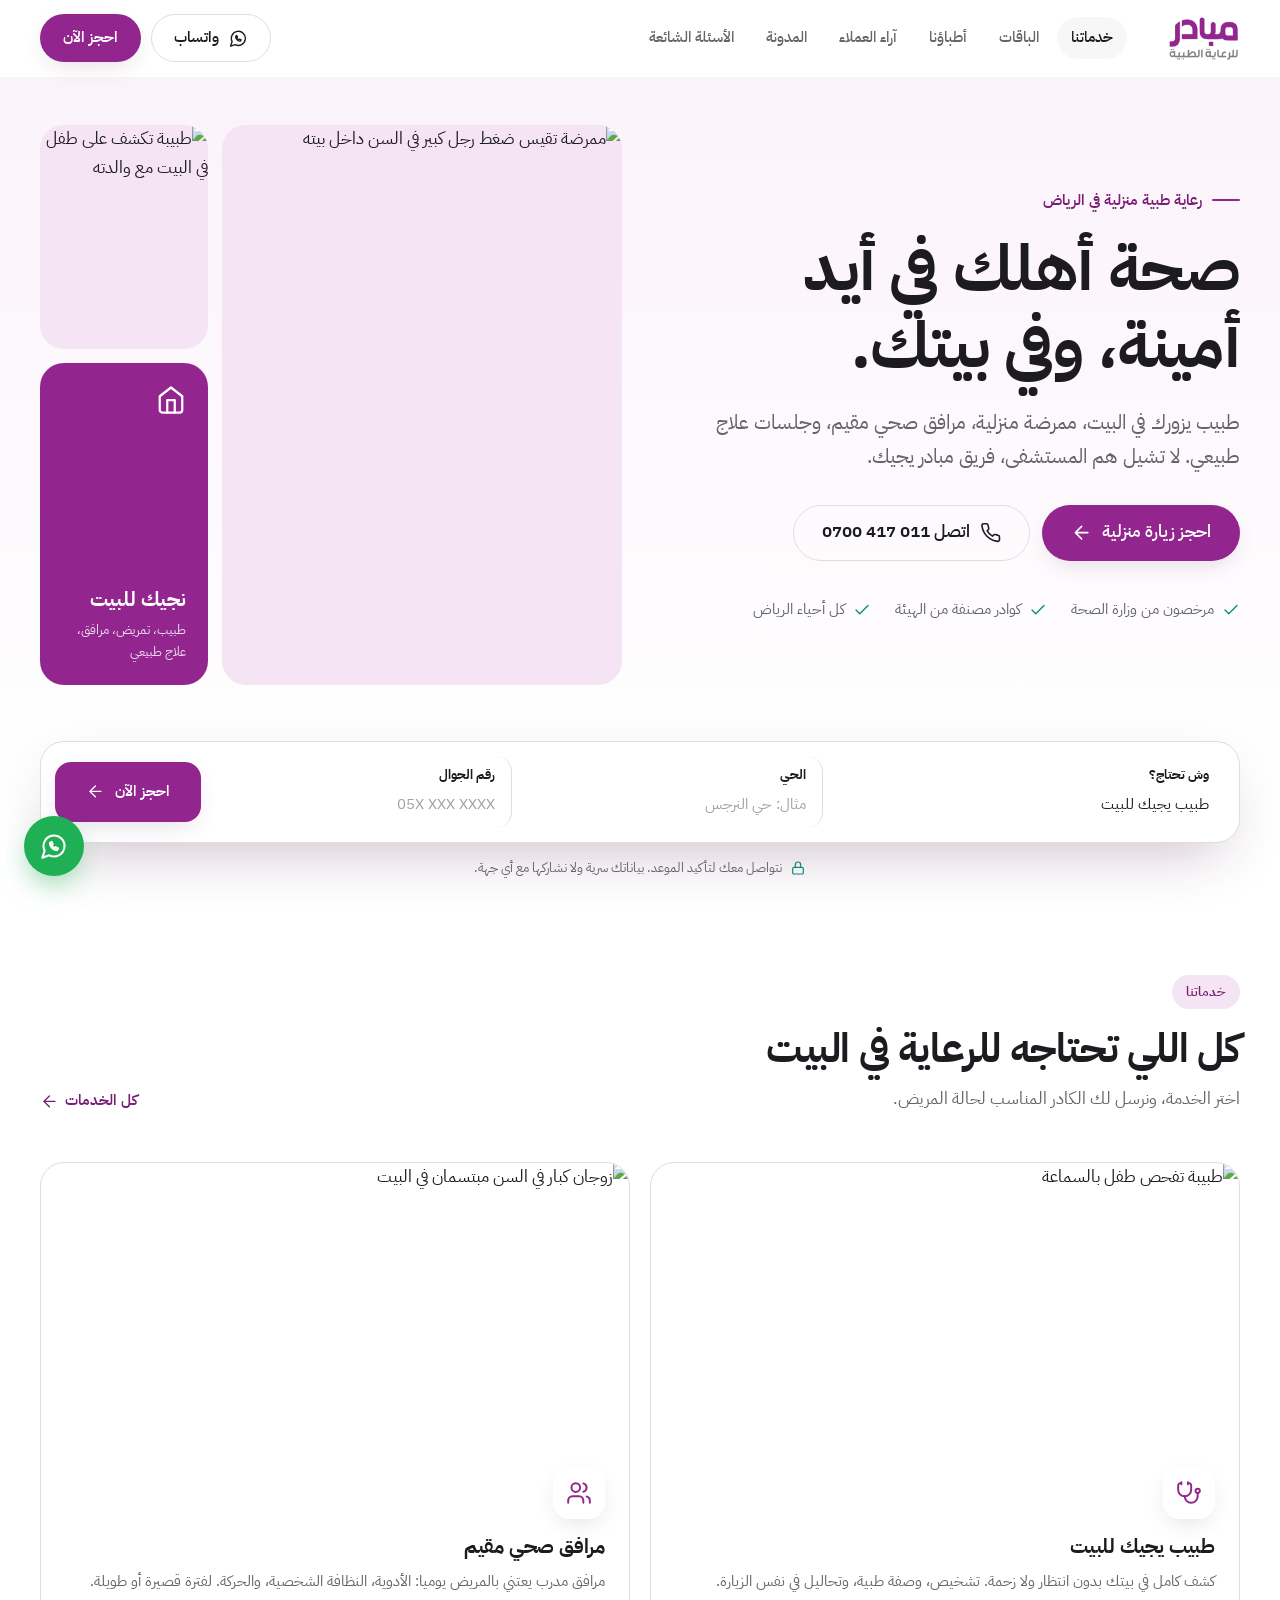
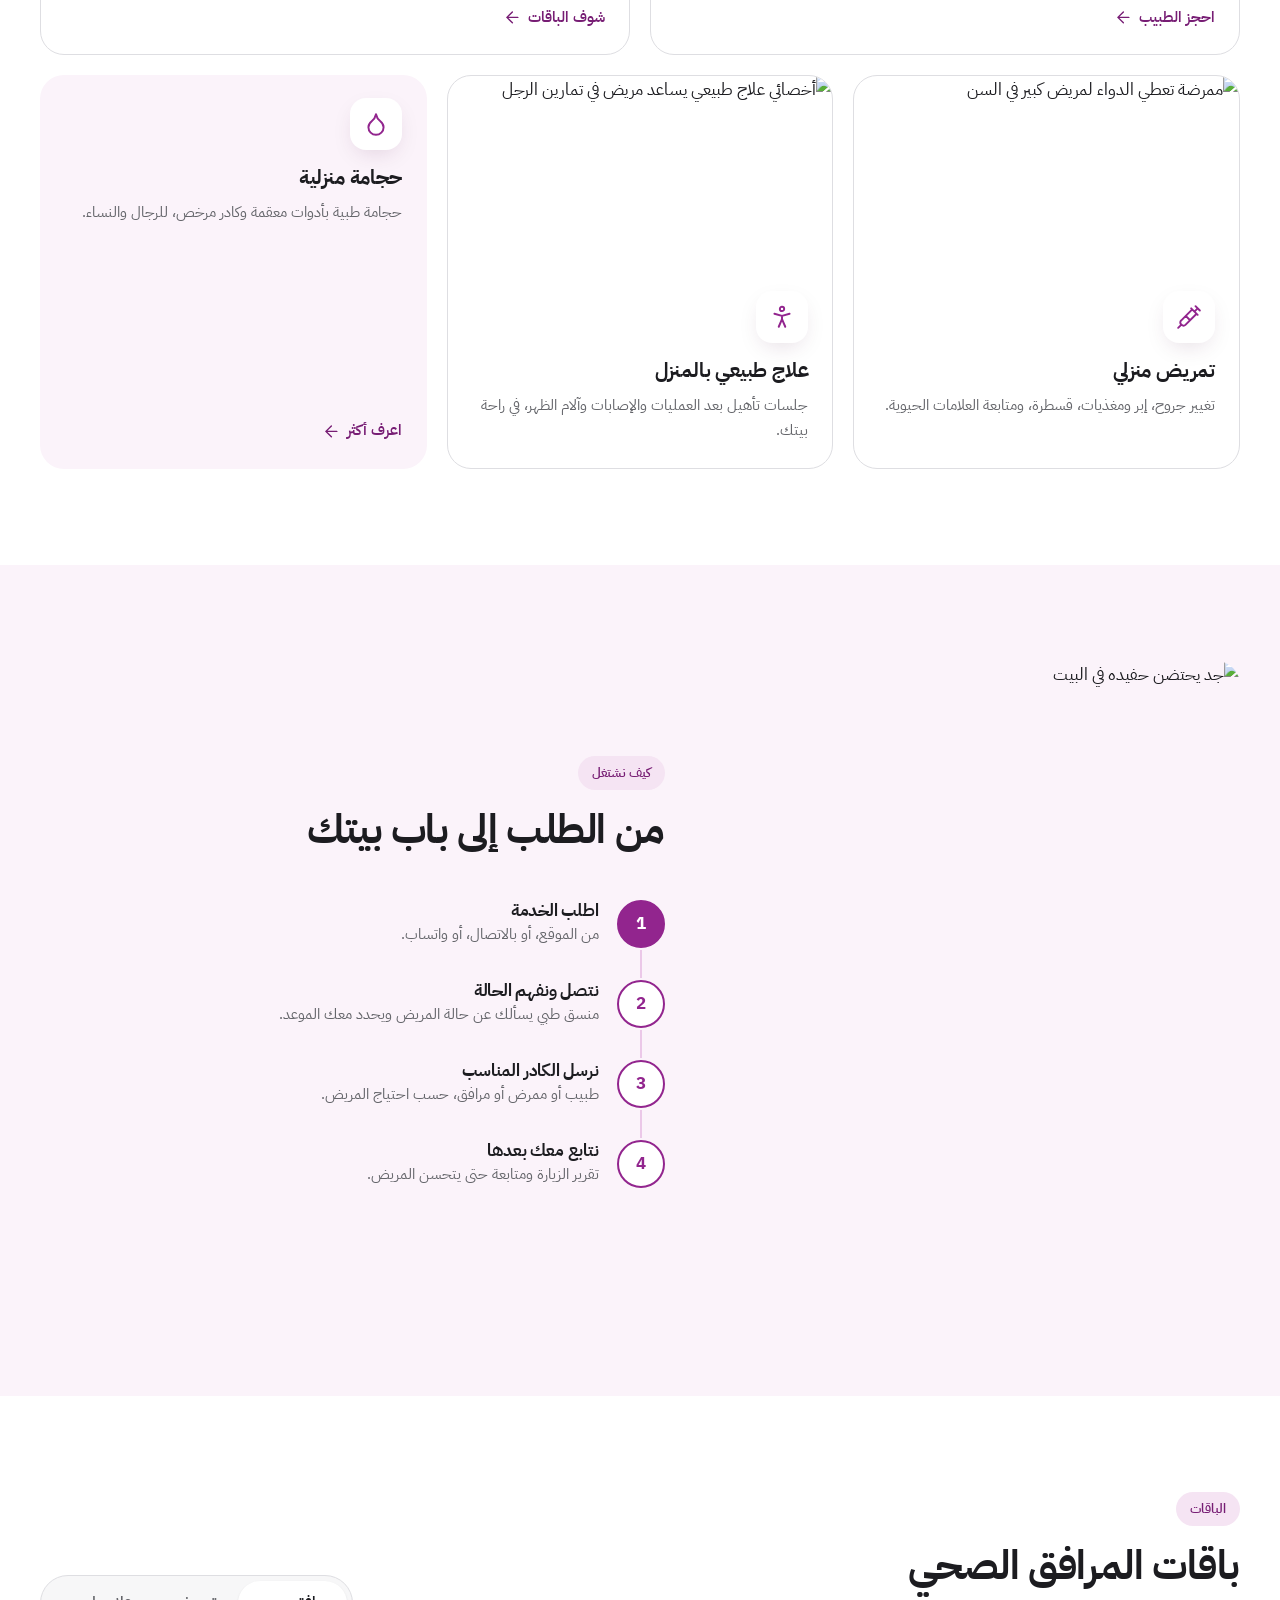
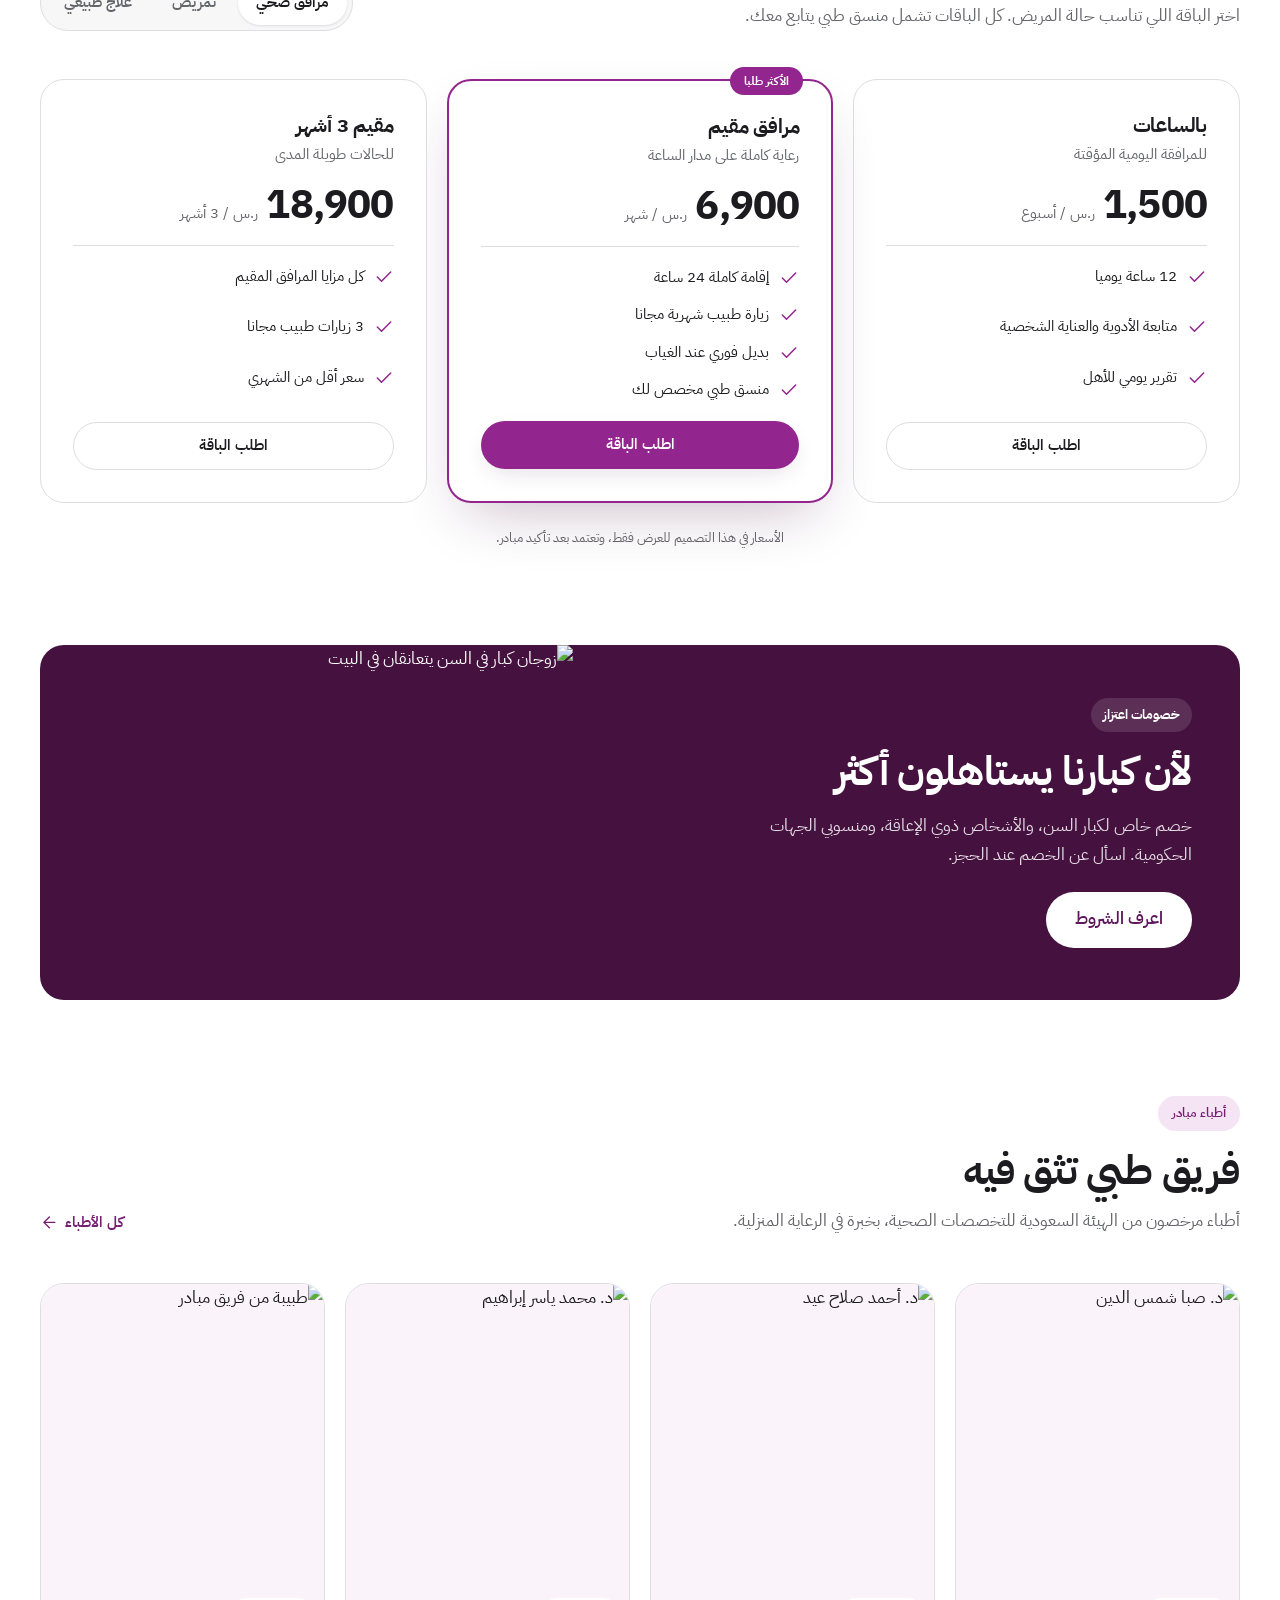
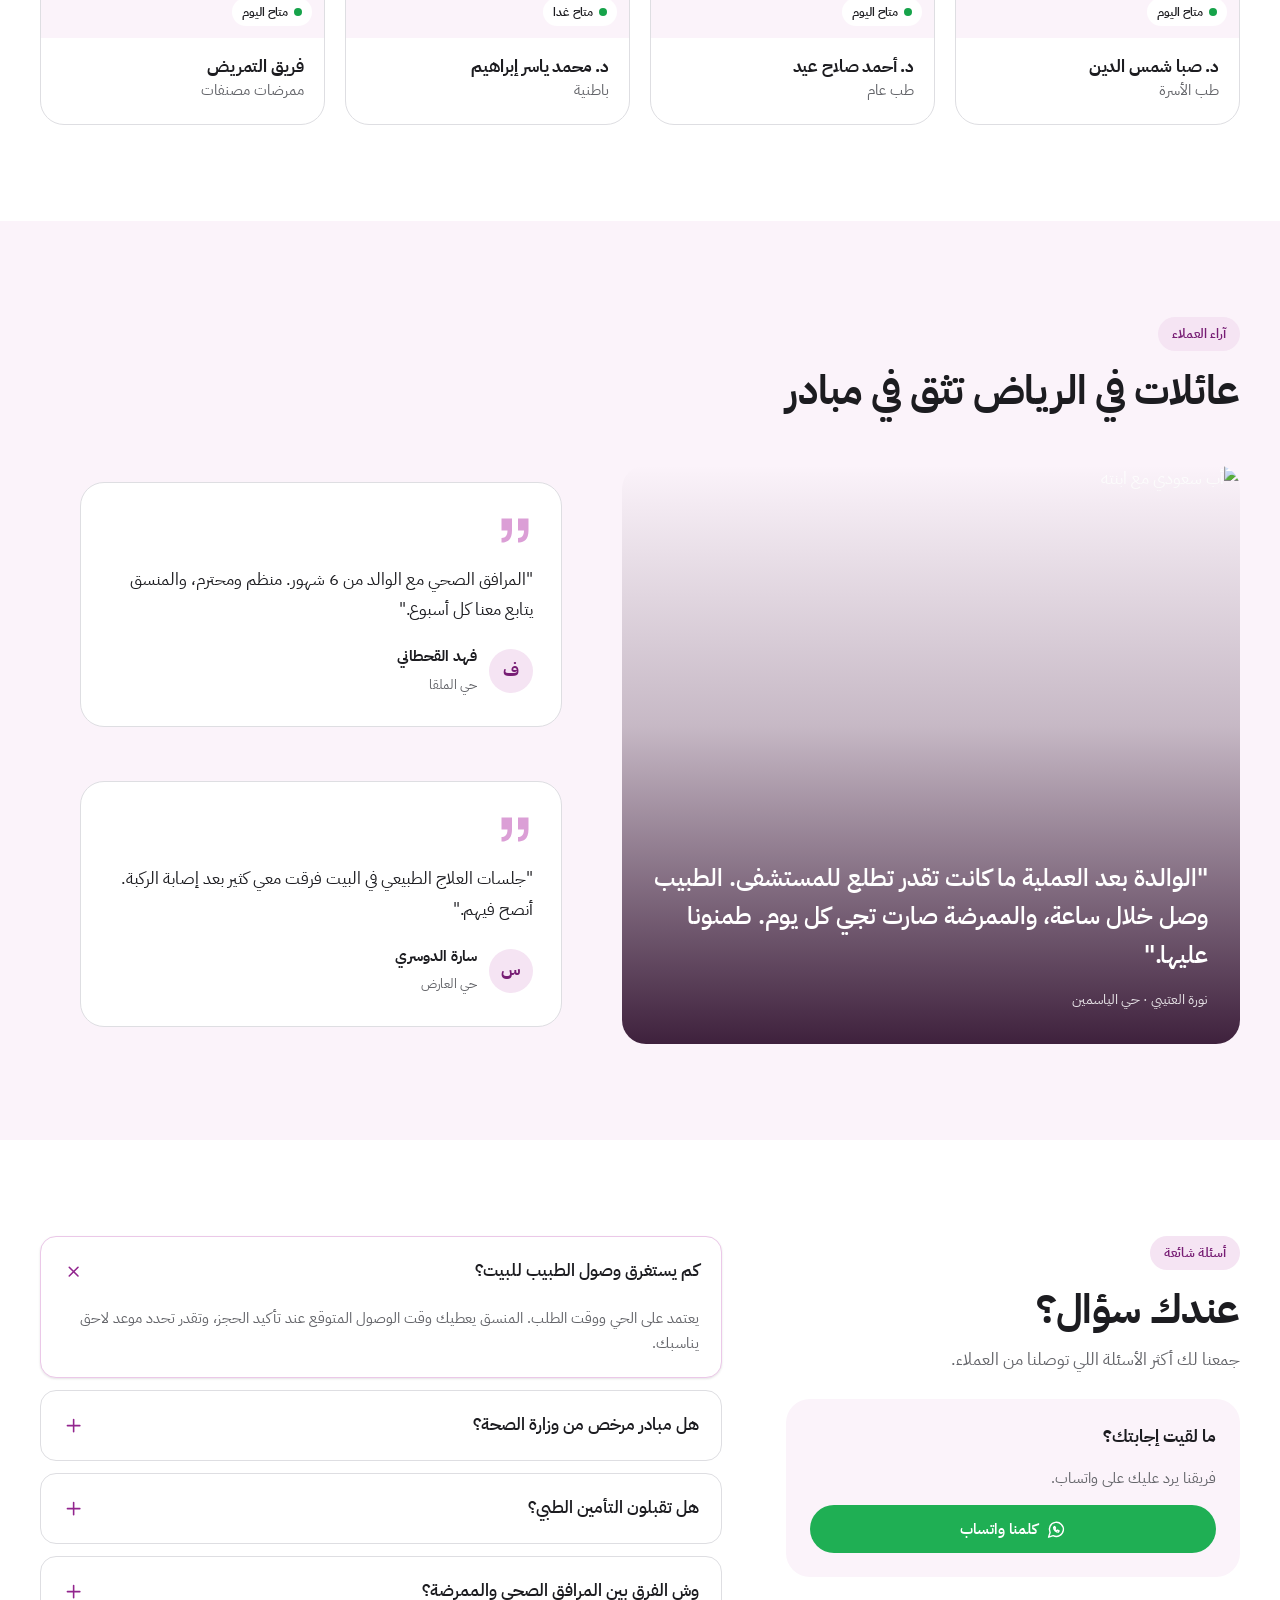
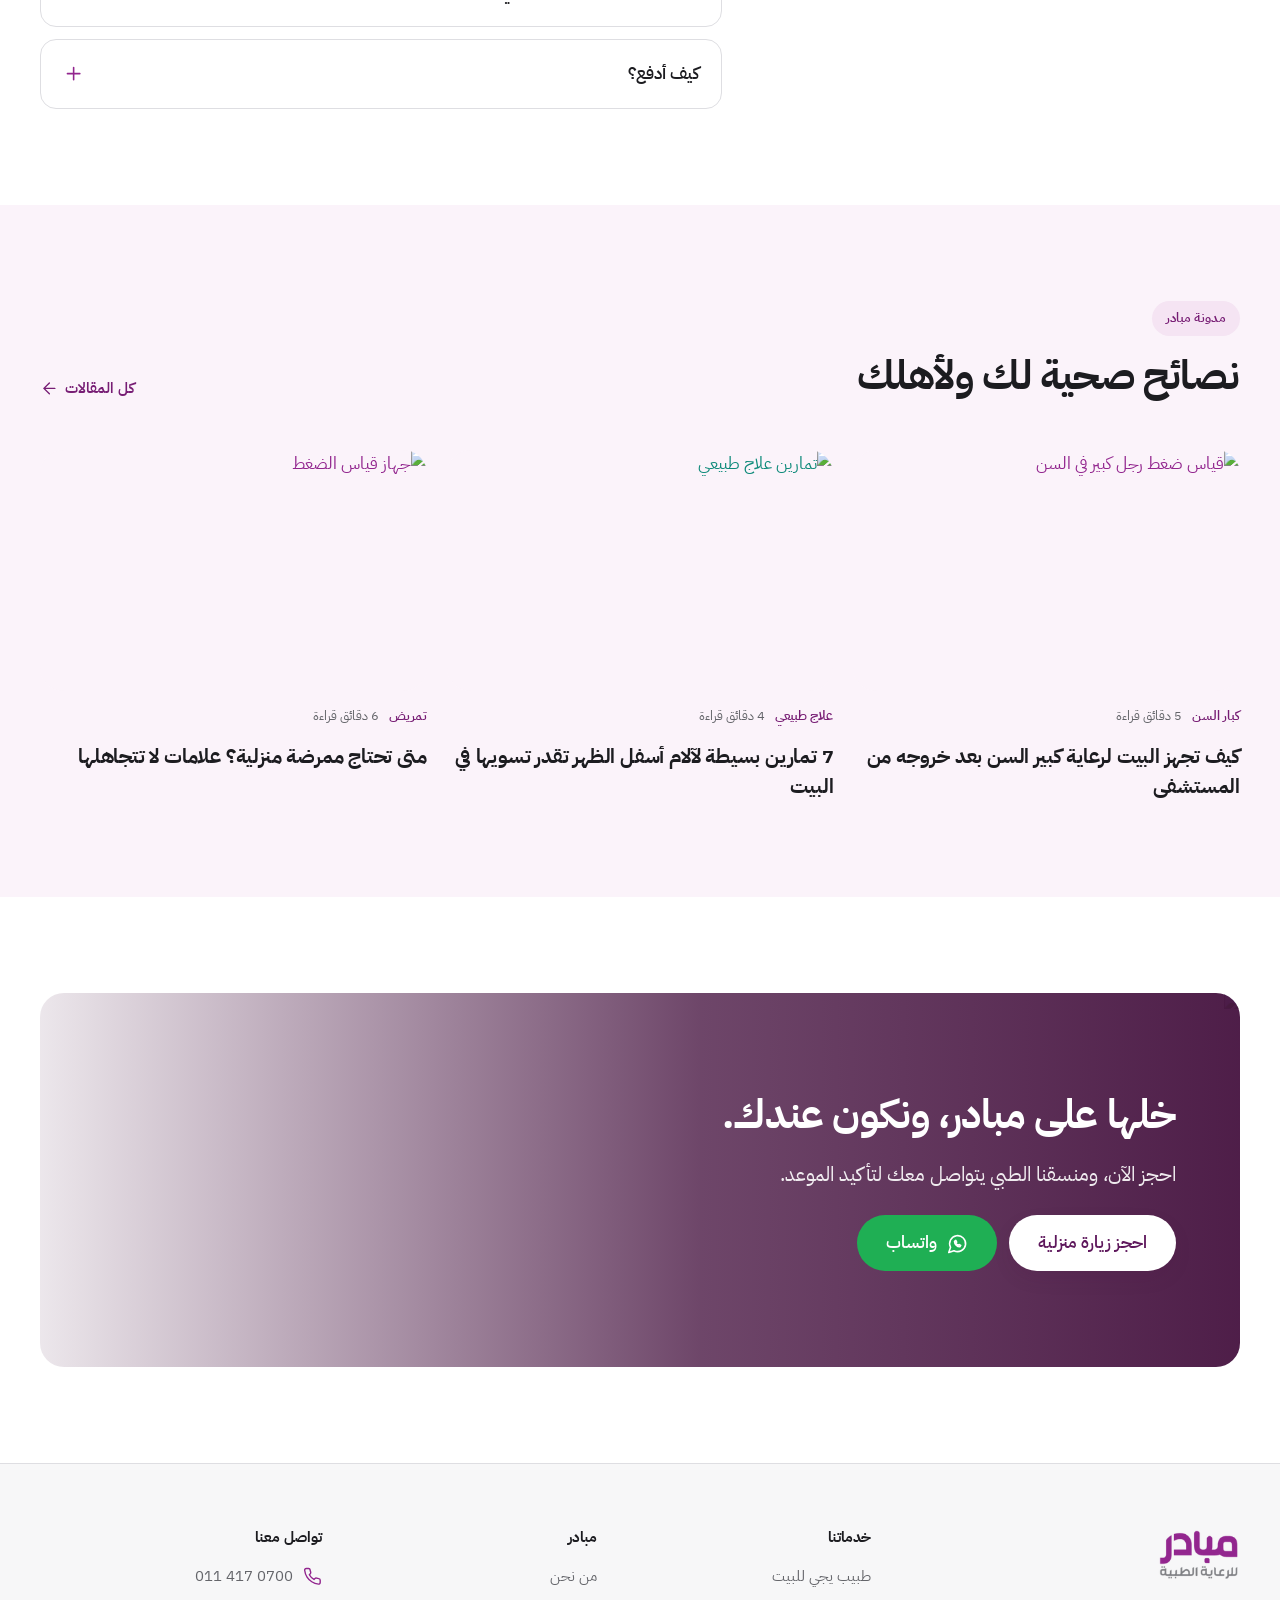
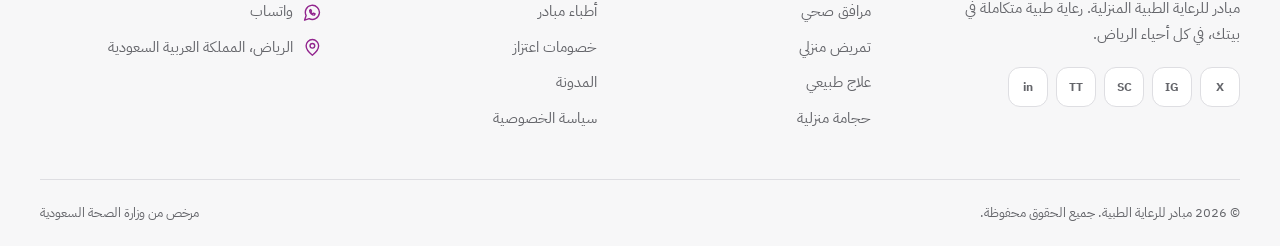
==== 01/index.html @ 574df651 "Mobader homepage design options for client review" ====
<!DOCTYPE html>
<html lang="ar" dir="rtl">
<head>
<meta charset="utf-8">
<meta name="viewport" content="width=device-width, initial-scale=1">
<title>مبادر للرعاية الطبية المنزلية بالرياض | طبيب منزلي، تمريض، مرافق صحي</title>
<meta name="description" content="مبادر للرعاية الطبية المنزلية في الرياض. طبيب يزورك في البيت، تمريض منزلي، مرافق صحي مقيم، وعلاج طبيعي. مرخصون من وزارة الصحة.">
<link rel="preconnect" href="https://fonts.googleapis.com">
<link rel="preconnect" href="https://fonts.gstatic.com" crossorigin>
<link rel="preconnect" href="https://images.pexels.com">
<link href="https://fonts.googleapis.com/css2?family=IBM+Plex+Sans+Arabic:wght@400;500;600;700&display=swap" rel="stylesheet">
<link rel="stylesheet" href="tokens.css">
<link rel="stylesheet" href="site.css">
<link rel="stylesheet" href="photo.css">
</head>
<body>
<svg width="0" height="0" style="position:absolute" aria-hidden="true">
  <symbol id="i-steth" viewBox="0 0 24 24"><path d="M11 2v2M5 2v2M5 3H4a2 2 0 0 0-2 2v4a6 6 0 0 0 12 0V5a2 2 0 0 0-2-2h-1"/><path d="M8 15a6 6 0 0 0 12 0v-3"/><circle cx="20" cy="10" r="2"/></symbol>
  <symbol id="i-heart" viewBox="0 0 24 24"><path d="M19 14c1.49-1.46 3-3.21 3-5.5A5.5 5.5 0 0 0 16.5 3c-1.76 0-3 .5-4.5 2-1.5-1.5-2.74-2-4.5-2A5.5 5.5 0 0 0 2 8.5c0 2.3 1.5 4.05 3 5.5l7 7Z"/><path d="M3.22 12H9.5l.5-1 2 4.5 2-7 1.5 3.5h5.27"/></symbol>
  <symbol id="i-syringe" viewBox="0 0 24 24"><path d="m18 2 4 4M17 7l3-3M19 9 8.7 19.3c-1 1-2.5 1-3.4 0l-.6-.6c-1-1-1-2.5 0-3.4L15 5M9 11l4 4M5 19l-3 3M14 4l6 6"/></symbol>
  <symbol id="i-users" viewBox="0 0 24 24"><path d="M16 21v-2a4 4 0 0 0-4-4H6a4 4 0 0 0-4 4v2"/><circle cx="9" cy="7" r="4"/><path d="M22 21v-2a4 4 0 0 0-3-3.87M16 3.13a4 4 0 0 1 0 7.75"/></symbol>
  <symbol id="i-body" viewBox="0 0 24 24"><circle cx="12" cy="4.5" r="2"/><path d="m9 21 3-7 3 7M5 9l7 2 7-2M12 11v3"/></symbol>
  <symbol id="i-drop" viewBox="0 0 24 24"><path d="M12 22a7 7 0 0 0 7-7c0-2-1-3.9-3-5.5s-3.5-4-4-6.5c-.5 2.5-2 4.9-4 6.5C6 11.1 5 13 5 15a7 7 0 0 0 7 7z"/></symbol>
  <symbol id="i-shield" viewBox="0 0 24 24"><path d="M20 13c0 5-3.5 7.5-7.66 8.95a1 1 0 0 1-.67-.01C7.5 20.5 4 18 4 13V6a1 1 0 0 1 1-1c2 0 4.5-1.2 6.24-2.72a1.17 1.17 0 0 1 1.52 0C14.51 3.81 17 5 19 5a1 1 0 0 1 1 1z"/><path d="m9 12 2 2 4-4"/></symbol>
  <symbol id="i-phone" viewBox="0 0 24 24"><path d="M22 16.92v3a2 2 0 0 1-2.18 2 19.79 19.79 0 0 1-8.63-3.07 19.5 19.5 0 0 1-6-6 19.79 19.79 0 0 1-3.07-8.67A2 2 0 0 1 4.11 2h3a2 2 0 0 1 2 1.72c.13.96.36 1.9.7 2.81a2 2 0 0 1-.45 2.11L8.09 9.91a16 16 0 0 0 6 6l1.27-1.27a2 2 0 0 1 2.11-.45c.91.34 1.85.57 2.81.7A2 2 0 0 1 22 16.92z"/></symbol>
  <symbol id="i-clock" viewBox="0 0 24 24"><circle cx="12" cy="12" r="10"/><path d="M12 6v6l4 2"/></symbol>
  <symbol id="i-check" viewBox="0 0 24 24"><path d="M20 6 9 17l-5-5"/></symbol>
  <symbol id="i-arrow" viewBox="0 0 24 24"><path d="M19 12H5M12 19l-7-7 7-7"/></symbol>
  <symbol id="i-star" viewBox="0 0 24 24"><path d="M12 2l3.09 6.26L22 9.27l-5 4.87 1.18 6.88L12 17.77l-6.18 3.25L7 14.14 2 9.27l6.91-1.01L12 2z"/></symbol>
  <symbol id="i-pin" viewBox="0 0 24 24"><path d="M20 10c0 6-8 12-8 12s-8-6-8-12a8 8 0 0 1 16 0Z"/><circle cx="12" cy="10" r="3"/></symbol>
  <symbol id="i-home" viewBox="0 0 24 24"><path d="m3 9 9-7 9 7v11a2 2 0 0 1-2 2H5a2 2 0 0 1-2-2z"/><path d="M9 22V12h6v10"/></symbol>
  <symbol id="i-cal" viewBox="0 0 24 24"><rect x="3" y="4" width="18" height="18" rx="2"/><path d="M16 2v4M8 2v4M3 10h18"/></symbol>
  <symbol id="i-chat" viewBox="0 0 24 24"><path d="M7.9 20A9 9 0 1 0 4 16.1L2 22Z"/><path d="M8.5 9.5c0 3 3 6 6 6l1-1.5-2-1-1 .8c-1-.4-2-1.4-2.4-2.4l.8-1-1-2-1.4 1.1"/></symbol>
  <symbol id="i-plus" viewBox="0 0 24 24"><path d="M12 5v14M5 12h14"/></symbol>
  <symbol id="i-menu" viewBox="0 0 24 24"><path d="M4 6h16M4 12h16M4 18h10"/></symbol>
  <symbol id="i-lock" viewBox="0 0 24 24"><rect x="4" y="11" width="16" height="10" rx="2"/><path d="M8 11V7a4 4 0 0 1 8 0v4"/></symbol>
  <symbol id="i-book" viewBox="0 0 24 24"><path d="M2 4h6a4 4 0 0 1 4 4v13a3 3 0 0 0-3-3H2zM22 4h-6a4 4 0 0 0-4 4v13a3 3 0 0 1 3-3h7z"/></symbol>
  <symbol id="i-badge" viewBox="0 0 24 24"><circle cx="12" cy="8" r="6"/><path d="M15.5 13.5 17 22l-5-3-5 3 1.5-8.5"/></symbol>
</svg>

<!-- Template part: header -->
<header class="header" id="header">
  <div class="container">
    <a href="#" class="logo" aria-label="مبادر للرعاية الطبية"><img src="../assets/logo.png" alt="مبادر للرعاية الطبية" width="121" height="76"></a>
    <nav class="nav" aria-label="القائمة الرئيسية">
      <a href="#services" class="active">خدماتنا</a>
      <a href="#packages">الباقات</a>
      <a href="#doctors">أطباؤنا</a>
      <a href="#reviews">آراء العملاء</a>
      <a href="#blog">المدونة</a>
      <a href="#faq">الأسئلة الشائعة</a>
    </nav>
    <div class="header-cta">
      <a href="https://wa.me/966114170700" class="btn btn-ghost"><svg class="icon"><use href="#i-chat"/></svg> واتساب</a>
      <a href="#book" class="btn btn-primary">احجز الآن</a>
      <button class="menu-btn" id="menuBtn" aria-label="فتح القائمة"><svg class="icon"><use href="#i-menu"/></svg></button>
    </div>
  </div>
</header>

<div class="drawer" id="drawer">
  <nav aria-label="القائمة">
    <img src="../assets/logo.png" alt="مبادر" style="height:40px;width:auto;align-self:flex-start;margin-bottom:16px">
    <a href="#services">خدماتنا</a><a href="#packages">الباقات</a><a href="#doctors">أطباؤنا</a>
    <a href="#reviews">آراء العملاء</a><a href="#blog">المدونة</a><a href="#faq">الأسئلة الشائعة</a>
    <a href="#book" class="btn btn-primary" style="margin-top:16px">احجز الآن</a>
  </nav>
</div>

<main>
<!-- Pattern: mobader/hero -->
<section class="hero">
  <div class="container">
    <div>
      <p class="kicker">رعاية طبية منزلية في الرياض</p>
      <h1>صحة أهلك في أيد أمينة، وفي بيتك.</h1>
      <p class="hero-lead">طبيب يزورك في البيت، ممرضة منزلية، مرافق صحي مقيم، وجلسات علاج طبيعي. لا تشيل هم المستشفى، فريق مبادر يجيك.</p>
      <div class="hero-actions">
        <a href="#book" class="btn btn-primary btn-lg">احجز زيارة منزلية <svg class="icon"><use href="#i-arrow"/></svg></a>
        <a href="tel:+966114170700" class="btn btn-ghost btn-lg"><svg class="icon"><use href="#i-phone"/></svg> اتصل 011 417 0700</a>
      </div>
      <ul class="facts">
        <li><svg class="icon"><use href="#i-check"/></svg>مرخصون من وزارة الصحة</li>
        <li><svg class="icon"><use href="#i-check"/></svg>كوادر مصنفة من الهيئة</li>
        <li><svg class="icon"><use href="#i-check"/></svg>كل أحياء الرياض</li>
      </ul>
    </div>
    <div class="hero-media">
      <figure class="m1"><img class="ph-img" src="https://images.pexels.com/photos/7345465/pexels-photo-7345465.jpeg?auto=compress&cs=tinysrgb&w=1200" alt="ممرضة تقيس ضغط رجل كبير في السن داخل بيته" width="900" height="1100" fetchpriority="high"></figure>
      <figure class="m2"><img class="ph-img" src="https://images.pexels.com/photos/7653136/pexels-photo-7653136.jpeg?auto=compress&cs=tinysrgb&w=600" alt="طبيبة تكشف على طفل في البيت مع والدته" width="400" height="530"></figure>
      <figure class="m3"><svg class="icon"><use href="#i-home"/></svg><strong>نجيك للبيت</strong><span>طبيب، تمريض، مرافق، علاج طبيعي</span></figure>
    </div>
  </div>
</section>

<!-- Pattern: mobader/booking-bar -->
<section class="container bookbar-wrap" id="book" aria-label="احجز زيارة">
  <form class="bookbar" onsubmit="event.preventDefault();this.querySelector('.btn').textContent='تم استلام طلبك ✓'">
    <div class="f"><label for="s">وش تحتاج؟</label>
      <select id="s"><option>طبيب يجيك للبيت</option><option>تمريض منزلي</option><option>مرافق صحي مقيم</option><option>علاج طبيعي بالمنزل</option><option>حجامة منزلية</option></select></div>
    <div class="f"><label for="d">الحي</label><input id="d" placeholder="مثال: حي النرجس"></div>
    <div class="f"><label for="p">رقم الجوال</label><input id="p" type="tel" placeholder="05X XXX XXXX"></div>
    <button class="btn btn-primary" type="submit">احجز الآن <svg class="icon"><use href="#i-arrow"/></svg></button>
  </form>
  <p class="bookbar-note"><svg class="icon"><use href="#i-lock"/></svg> نتواصل معك لتأكيد الموعد. بياناتك سرية ولا نشاركها مع أي جهة.</p>
</section>

<!-- Pattern: mobader/services -->
<section class="section" id="services">
  <div class="container">
    <div class="section-head">
      <div><span class="eyebrow">خدماتنا</span><h2>كل اللي تحتاجه للرعاية في البيت</h2><p>اختر الخدمة، ونرسل لك الكادر المناسب لحالة المريض.</p></div>
      <a href="#" class="link-more">كل الخدمات <svg class="icon"><use href="#i-arrow"/></svg></a>
    </div>
    <div class="svc-grid">
      <a href="#" class="svc2 big">
        <div class="pic"><img class="ph-img" src="https://images.pexels.com/photos/5998455/pexels-photo-5998455.jpeg?auto=compress&cs=tinysrgb&w=900" alt="طبيبة تفحص طفل بالسماعة" loading="lazy" width="900" height="506"></div>
        <div class="body"><span class="ic"><svg class="icon"><use href="#i-steth"/></svg></span><h3>طبيب يجيك للبيت</h3><p>كشف كامل في بيتك بدون انتظار ولا زحمة. تشخيص، وصفة طبية، وتحاليل في نفس الزيارة.</p><span class="link-more">احجز الطبيب <svg class="icon"><use href="#i-arrow"/></svg></span></div>
      </a>
      <a href="#" class="svc2 big">
        <div class="pic"><img class="ph-img" src="https://images.pexels.com/photos/6975192/pexels-photo-6975192.jpeg?auto=compress&cs=tinysrgb&w=900" alt="زوجان كبار في السن مبتسمان في البيت" loading="lazy" width="900" height="506"></div>
        <div class="body"><span class="ic"><svg class="icon"><use href="#i-users"/></svg></span><h3>مرافق صحي مقيم</h3><p>مرافق مدرب يعتني بالمريض يوميا: الأدوية، النظافة الشخصية، والحركة. لفترة قصيرة أو طويلة.</p><span class="link-more">شوف الباقات <svg class="icon"><use href="#i-arrow"/></svg></span></div>
      </a>
      <a href="#" class="svc2">
        <div class="pic"><img class="ph-img" src="https://images.pexels.com/photos/8088861/pexels-photo-8088861.jpeg?auto=compress&cs=tinysrgb&w=700" alt="ممرضة تعطي الدواء لمريض كبير في السن" loading="lazy" width="700" height="438"></div>
        <div class="body"><span class="ic"><svg class="icon"><use href="#i-syringe"/></svg></span><h3>تمريض منزلي</h3><p>تغيير جروح، إبر ومغذيات، قسطرة، ومتابعة العلامات الحيوية.</p></div>
      </a>
      <a href="#" class="svc2">
        <div class="pic"><img class="ph-img" src="https://images.pexels.com/photos/20860588/pexels-photo-20860588.jpeg?auto=compress&cs=tinysrgb&w=700" alt="أخصائي علاج طبيعي يساعد مريض في تمارين الرجل" loading="lazy" width="700" height="438"></div>
        <div class="body"><span class="ic"><svg class="icon"><use href="#i-body"/></svg></span><h3>علاج طبيعي بالمنزل</h3><p>جلسات تأهيل بعد العمليات والإصابات وآلام الظهر، في راحة بيتك.</p></div>
      </a>
      <a href="#" class="svc2 tint">
        <div class="body"><span class="ic"><svg class="icon"><use href="#i-drop"/></svg></span><h3>حجامة منزلية</h3><p>حجامة طبية بأدوات معقمة وكادر مرخص، للرجال والنساء.</p><span class="link-more">اعرف أكثر <svg class="icon"><use href="#i-arrow"/></svg></span></div>
      </a>
    </div>
  </div>
</section>

<!-- Pattern: mobader/how-it-works -->
<section class="section how">
  <div class="container how2">
    <figure><img class="ph-img" src="https://images.pexels.com/photos/9127577/pexels-photo-9127577.jpeg?auto=compress&cs=tinysrgb&w=900" alt="جد يحتضن حفيده في البيت" loading="lazy" width="720" height="900"></figure>
    <div>
      <span class="eyebrow">كيف نشتغل</span>
      <h2 style="font-size:var(--fs-2xl);margin-top:14px">من الطلب إلى باب بيتك</h2>
      <ol class="vsteps">
        <li><span class="n">1</span><div><h3>اطلب الخدمة</h3><p>من الموقع، أو بالاتصال، أو واتساب.</p></div></li>
        <li><span class="n">2</span><div><h3>نتصل ونفهم الحالة</h3><p>منسق طبي يسألك عن حالة المريض ويحدد معك الموعد.</p></div></li>
        <li><span class="n">3</span><div><h3>نرسل الكادر المناسب</h3><p>طبيب أو ممرض أو مرافق، حسب احتياج المريض.</p></div></li>
        <li><span class="n">4</span><div><h3>نتابع معك بعدها</h3><p>تقرير الزيارة ومتابعة حتى يتحسن المريض.</p></div></li>
      </ol>
    </div>
  </div>
</section>

<!-- Pattern: mobader/packages -->
<section class="section" id="packages">
  <div class="container">
    <div class="section-head">
      <div><span class="eyebrow">الباقات</span><h2>باقات المرافق الصحي</h2><p>اختر الباقة اللي تناسب حالة المريض. كل الباقات تشمل منسق طبي يتابع معك.</p></div>
      <div class="tabs" role="tablist">
        <button class="tab" role="tab" aria-selected="true">مرافق صحي</button>
        <button class="tab" role="tab" aria-selected="false">تمريض</button>
        <button class="tab" role="tab" aria-selected="false">علاج طبيعي</button>
      </div>
    </div>
    <div class="plans">
      <div class="plan">
        <div><h3>بالساعات</h3><p class="sub">للمرافقة اليومية المؤقتة</p></div>
        <div class="price"><strong>1,500</strong><span>ر.س / أسبوع</span></div>
        <ul>
          <li><svg class="icon"><use href="#i-check"/></svg>12 ساعة يوميا</li>
          <li><svg class="icon"><use href="#i-check"/></svg>متابعة الأدوية والعناية الشخصية</li>
          <li><svg class="icon"><use href="#i-check"/></svg>تقرير يومي للأهل</li>
        </ul>
        <a href="#book" class="btn btn-ghost btn-block">اطلب الباقة</a>
      </div>
      <div class="plan pop">
        <span class="badge">الأكثر طلبا</span>
        <div><h3>مرافق مقيم</h3><p class="sub">رعاية كاملة على مدار الساعة</p></div>
        <div class="price"><strong>6,900</strong><span>ر.س / شهر</span></div>
        <ul>
          <li><svg class="icon"><use href="#i-check"/></svg>إقامة كاملة 24 ساعة</li>
          <li><svg class="icon"><use href="#i-check"/></svg>زيارة طبيب شهرية مجانا</li>
          <li><svg class="icon"><use href="#i-check"/></svg>بديل فوري عند الغياب</li>
          <li><svg class="icon"><use href="#i-check"/></svg>منسق طبي مخصص لك</li>
        </ul>
        <a href="#book" class="btn btn-primary btn-block">اطلب الباقة</a>
      </div>
      <div class="plan">
        <div><h3>مقيم 3 أشهر</h3><p class="sub">للحالات طويلة المدى</p></div>
        <div class="price"><strong>18,900</strong><span>ر.س / 3 أشهر</span></div>
        <ul>
          <li><svg class="icon"><use href="#i-check"/></svg>كل مزايا المرافق المقيم</li>
          <li><svg class="icon"><use href="#i-check"/></svg>3 زيارات طبيب مجانا</li>
          <li><svg class="icon"><use href="#i-check"/></svg>سعر أقل من الشهري</li>
        </ul>
        <a href="#book" class="btn btn-ghost btn-block">اطلب الباقة</a>
      </div>
    </div>
    <p class="plans-note">الأسعار في هذا التصميم للعرض فقط، وتعتمد بعد تأكيد مبادر.</p>
  </div>
</section>

<!-- Pattern: mobader/etizaz-banner -->
<section class="container" aria-label="خصومات اعتزاز">
  <div class="etizaz2">
    <div class="txt">
      <span class="tag">خصومات اعتزاز</span>
      <h2>لأن كبارنا يستاهلون أكثر</h2>
      <p>خصم خاص لكبار السن، والأشخاص ذوي الإعاقة، ومنسوبي الجهات الحكومية. اسأل عن الخصم عند الحجز.</p>
      <a href="#" class="btn btn-lg">اعرف الشروط</a>
    </div>
    <figure><img class="ph-img" src="https://images.pexels.com/photos/8871427/pexels-photo-8871427.jpeg?auto=compress&cs=tinysrgb&w=900" alt="زوجان كبار في السن يتعانقان في البيت" loading="lazy" width="720" height="480"></figure>
  </div>
</section>

<!-- Pattern: mobader/doctors -->
<section class="section" id="doctors">
  <div class="container">
    <div class="section-head">
      <div><span class="eyebrow">أطباء مبادر</span><h2>فريق طبي تثق فيه</h2><p>أطباء مرخصون من الهيئة السعودية للتخصصات الصحية، بخبرة في الرعاية المنزلية.</p></div>
      <a href="#" class="link-more">كل الأطباء <svg class="icon"><use href="#i-arrow"/></svg></a>
    </div>
    <div class="docs">
      <a href="#" class="doc"><div class="ph photo"><img class="ph-img" src="https://images.pexels.com/photos/30722678/pexels-photo-30722678.jpeg?auto=compress&cs=tinysrgb&w=600" alt="د. صبا شمس الدين" loading="lazy" width="480" height="600"><em><i></i>متاح اليوم</em></div><div class="body"><h3>د. صبا شمس الدين</h3><p>طب الأسرة</p></div></a>
      <a href="#" class="doc"><div class="ph photo"><img class="ph-img" src="https://images.pexels.com/photos/32115957/pexels-photo-32115957.jpeg?auto=compress&cs=tinysrgb&w=600" alt="د. أحمد صلاح عيد" loading="lazy" width="480" height="600"><em><i></i>متاح اليوم</em></div><div class="body"><h3>د. أحمد صلاح عيد</h3><p>طب عام</p></div></a>
      <a href="#" class="doc"><div class="ph photo"><img class="ph-img" src="https://images.pexels.com/photos/5888168/pexels-photo-5888168.jpeg?auto=compress&cs=tinysrgb&w=600" alt="د. محمد ياسر إبراهيم" loading="lazy" width="480" height="600"><em><i></i>متاح غدا</em></div><div class="body"><h3>د. محمد ياسر إبراهيم</h3><p>باطنية</p></div></a>
      <a href="#" class="doc"><div class="ph photo"><img class="ph-img" src="https://images.pexels.com/photos/7578797/pexels-photo-7578797.jpeg?auto=compress&cs=tinysrgb&w=600" alt="طبيبة من فريق مبادر" loading="lazy" width="480" height="600"><em><i></i>متاح اليوم</em></div><div class="body"><h3>فريق التمريض</h3><p>ممرضات مصنفات</p></div></a>
    </div>
  </div>
</section>

<!-- Pattern: mobader/testimonials -->
<section class="section how" id="reviews">
  <div class="container">
    <div class="section-head"><div><span class="eyebrow">آراء العملاء</span><h2>عائلات في الرياض تثق في مبادر</h2></div></div>
    <div class="reviews2">
      <figure class="rv-photo">
        <img class="ph-img" src="https://images.pexels.com/photos/28972688/pexels-photo-28972688.jpeg?auto=compress&cs=tinysrgb&w=1000" alt="أب سعودي مع ابنته" loading="lazy" width="800" height="900">
        <figcaption>
          <blockquote>"الوالدة بعد العملية ما كانت تقدر تطلع للمستشفى. الطبيب وصل خلال ساعة، والممرضة صارت تجي كل يوم. طمنونا عليها."</blockquote>
          <small>نورة العتيبي · حي الياسمين</small>
        </figcaption>
      </figure>
      <div class="rv-col">
        <figure class="review"><svg class="qmark" viewBox="0 0 24 24" fill="currentColor"><path d="M3 21c3 0 7-1 7-8V5H3v8h4c0 4-2 5-4 5zm11 0c3 0 7-1 7-8V5h-7v8h4c0 4-2 5-4 5z"/></svg>
          <blockquote>"المرافق الصحي مع الوالد من 6 شهور. منظم ومحترم، والمنسق يتابع معنا كل أسبوع."</blockquote>
          <figcaption class="who"><span>ف</span><div><strong>فهد القحطاني</strong><small>حي الملقا</small></div></figcaption></figure>
        <figure class="review"><svg class="qmark" viewBox="0 0 24 24" fill="currentColor"><path d="M3 21c3 0 7-1 7-8V5H3v8h4c0 4-2 5-4 5zm11 0c3 0 7-1 7-8V5h-7v8h4c0 4-2 5-4 5z"/></svg>
          <blockquote>"جلسات العلاج الطبيعي في البيت فرقت معي كثير بعد إصابة الركبة. أنصح فيهم."</blockquote>
          <figcaption class="who"><span>س</span><div><strong>سارة الدوسري</strong><small>حي العارض</small></div></figcaption></figure>
      </div>
    </div>
  </div>
</section>

<!-- Pattern: mobader/faq (core/details) -->
<section class="section" id="faq">
  <div class="container faq-wrap">
    <div>
      <div class="section-head"><div><span class="eyebrow">أسئلة شائعة</span><h2>عندك سؤال؟</h2><p>جمعنا لك أكثر الأسئلة اللي توصلنا من العملاء.</p></div></div>
      <div class="faq-help">
        <strong>ما لقيت إجابتك؟</strong>
        <p>فريقنا يرد عليك على واتساب.</p>
        <a href="https://wa.me/966114170700" class="btn btn-wa"><svg class="icon"><use href="#i-chat"/></svg> كلمنا واتساب</a>
      </div>
    </div>
    <div class="faq">
      <details open><summary>كم يستغرق وصول الطبيب للبيت؟<svg class="icon"><use href="#i-plus"/></svg></summary><p>يعتمد على الحي ووقت الطلب. المنسق يعطيك وقت الوصول المتوقع عند تأكيد الحجز، وتقدر تحدد موعد لاحق يناسبك.</p></details>
      <details><summary>هل مبادر مرخص من وزارة الصحة؟<svg class="icon"><use href="#i-plus"/></svg></summary><p>نعم، مبادر مرخص من وزارة الصحة السعودية، وكل الكوادر مصنفة من الهيئة السعودية للتخصصات الصحية.</p></details>
      <details><summary>هل تقبلون التأمين الطبي؟<svg class="icon"><use href="#i-plus"/></svg></summary><p>تواصل معنا ونتأكد لك من تغطية وثيقتك.</p></details>
      <details><summary>وش الفرق بين المرافق الصحي والممرضة؟<svg class="icon"><use href="#i-plus"/></svg></summary><p>المرافق الصحي يساعد في العناية اليومية والحركة والأدوية. الممرضة تقوم بإجراءات طبية مثل الإبر والجروح والقسطرة.</p></details>
      <details><summary>كيف أدفع؟<svg class="icon"><use href="#i-plus"/></svg></summary><p>طرق الدفع المتاحة يوضحها لك المنسق عند تأكيد الحجز.</p></details>
    </div>
  </div>
</section>

<!-- Pattern: mobader/latest-posts (core/query) -->
<section class="section how" id="blog">
  <div class="container">
    <div class="section-head">
      <div><span class="eyebrow">مدونة مبادر</span><h2>نصائح صحية لك ولأهلك</h2></div>
      <a href="#" class="link-more">كل المقالات <svg class="icon"><use href="#i-arrow"/></svg></a>
    </div>
    <div class="posts">
      <a href="#" class="post"><div class="ph"><img class="ph-img" src="https://images.pexels.com/photos/7345476/pexels-photo-7345476.jpeg?auto=compress&cs=tinysrgb&w=700" alt="قياس ضغط رجل كبير في السن" loading="lazy" width="640" height="400"></div><div class="meta"><b>كبار السن</b><span>5 دقائق قراءة</span></div><h3>كيف تجهز البيت لرعاية كبير السن بعد خروجه من المستشفى</h3></a>
      <a href="#" class="post"><div class="ph"><img class="ph-img" src="https://images.pexels.com/photos/4506073/pexels-photo-4506073.jpeg?auto=compress&cs=tinysrgb&w=700" alt="تمارين علاج طبيعي" loading="lazy" width="640" height="400"></div><div class="meta"><b>علاج طبيعي</b><span>4 دقائق قراءة</span></div><h3>7 تمارين بسيطة لآلام أسفل الظهر تقدر تسويها في البيت</h3></a>
      <a href="#" class="post"><div class="ph"><img class="ph-img" src="https://images.pexels.com/photos/7659573/pexels-photo-7659573.jpeg?auto=compress&cs=tinysrgb&w=700" alt="جهاز قياس الضغط" loading="lazy" width="640" height="400"></div><div class="meta"><b>تمريض</b><span>6 دقائق قراءة</span></div><h3>متى تحتاج ممرضة منزلية؟ علامات لا تتجاهلها</h3></a>
    </div>
  </div>
</section>

<!-- Pattern: mobader/final-cta -->
<section class="section">
  <div class="container">
    <div class="cta2">
      <img class="ph-img" src="https://images.pexels.com/photos/38575782/pexels-photo-38575782.jpeg?auto=compress&cs=tinysrgb&w=1600" alt="جد يلعب مع أحفاده" loading="lazy" width="1600" height="900">
      <div class="in">
        <h2>خلها على مبادر، ونكون عندك.</h2>
        <p>احجز الآن، ومنسقنا الطبي يتواصل معك لتأكيد الموعد.</p>
        <div class="hero-actions" style="margin-top:8px">
          <a href="#book" class="btn btn-primary btn-lg">احجز زيارة منزلية</a>
          <a href="https://wa.me/966114170700" class="btn btn-wa btn-lg"><svg class="icon"><use href="#i-chat"/></svg> واتساب</a>
        </div>
      </div>
    </div>
  </div>
</section>
</main>

<!-- Template part: footer -->
<footer class="footer">
  <div class="container">
    <div class="cols">
      <div class="about">
        <img src="../assets/logo.png" alt="مبادر للرعاية الطبية" style="height:52px;width:auto">
        <p>مبادر للرعاية الطبية المنزلية. رعاية طبية متكاملة في بيتك، في كل أحياء الرياض.</p>
        <div class="socials">
          <a href="#" aria-label="X">X</a><a href="#" aria-label="Instagram">IG</a><a href="#" aria-label="Snapchat">SC</a><a href="#" aria-label="TikTok">TT</a><a href="#" aria-label="LinkedIn">in</a>
        </div>
      </div>
      <div><h4>خدماتنا</h4><ul><li><a href="#">طبيب يجي للبيت</a></li><li><a href="#">مرافق صحي</a></li><li><a href="#">تمريض منزلي</a></li><li><a href="#">علاج طبيعي</a></li><li><a href="#">حجامة منزلية</a></li></ul></div>
      <div><h4>مبادر</h4><ul><li><a href="#">من نحن</a></li><li><a href="#">أطباء مبادر</a></li><li><a href="#">خصومات اعتزاز</a></li><li><a href="#">المدونة</a></li><li><a href="#">سياسة الخصوصية</a></li></ul></div>
      <div><h4>تواصل معنا</h4><ul>
        <li class="contact-line"><svg class="icon"><use href="#i-phone"/></svg><a href="tel:+966114170700" dir="ltr">011 417 0700</a></li>
        <li class="contact-line"><svg class="icon"><use href="#i-chat"/></svg><a href="https://wa.me/966114170700">واتساب</a></li>
        <li class="contact-line"><svg class="icon"><use href="#i-pin"/></svg>الرياض، المملكة العربية السعودية</li>
      </ul></div>
    </div>
    <div class="bottom"><span>© 2026 مبادر للرعاية الطبية. جميع الحقوق محفوظة.</span><span>مرخص من وزارة الصحة السعودية</span></div>
  </div>
</footer>

<a href="https://wa.me/966114170700" class="wa-float" aria-label="تواصل واتساب"><svg class="icon"><use href="#i-chat"/></svg></a>
<div class="mbar">
  <a href="tel:+966114170700" class="btn btn-ghost"><svg class="icon"><use href="#i-phone"/></svg> اتصل</a>
  <a href="https://wa.me/966114170700" class="btn btn-wa"><svg class="icon"><use href="#i-chat"/></svg> واتساب</a>
  <a href="#book" class="btn btn-primary">احجز الآن</a>
</div>

<script src="app.js"></script>
</body>
</html>
---- 01/tokens.css ----
:root {
  
  --plum-50:  #FBF3FA;
  --plum-100: #F5E4F3;
  --plum-200: #EBC8E8;
  --plum-300: #DB9FD6;
  --plum-400: #C46BBD;
  --plum-500: #A83AA2;
  --plum-600: #92258E; 
  --plum-700: #771D74;
  --plum-800: #5E185C;
  --plum-900: #45123F;
  --plum-950: #2A0A28;

  
  --gray-50:  #F7F7F8;
  --gray-100: #EEEEF0;
  --gray-200: #DEDEE2;
  --gray-300: #C4C5CA;
  --gray-400: #9FA0A6;
  --gray-500: #7F8084; 
  --gray-600: #64656A;
  --gray-700: #4B4C51;
  --gray-800: #2F3034;
  --gray-900: #1C1C20;
  --gray-950: #121215;

  
  --teal-600: #0E8A7A;
  --teal-100: #DDF3EF;
  --sand-50:  #FBF7F2;
  --sand-100: #F4ECE2;
  --amber-500:#E8A23B;
  --green-600:#16A34A;

  
  --fs-xs: .8125rem;
  --fs-sm: .9375rem;
  --fs-md: 1.0625rem;
  --fs-lg: 1.25rem;
  --fs-xl: 1.5rem;
  --fs-2xl: clamp(1.75rem, 1.3rem + 1.6vw, 2.5rem);
  --fs-3xl: clamp(2.25rem, 1.5rem + 3vw, 3.75rem);

  
  --sp-1: 4px;  --sp-2: 8px;  --sp-3: 12px; --sp-4: 16px;
  --sp-5: 24px; --sp-6: 32px; --sp-7: 48px; --sp-8: 64px; --sp-9: 96px;

  --container: 1200px;
  --shadow-sm: 0 1px 2px rgb(30 10 30 / .06), 0 1px 3px rgb(30 10 30 / .06);
  --shadow-md: 0 8px 24px -8px rgb(70 18 63 / .18);
  --shadow-lg: 0 24px 60px -20px rgb(70 18 63 / .30);
  --ease: cubic-bezier(.2,.7,.2,1);
}


:root {
  --font: "IBM Plex Sans Arabic", system-ui, sans-serif;
  --radius-sm: 10px; --radius: 16px; --radius-lg: 24px; --radius-pill: 999px;

  --bg: #FFFFFF;
  --surface: #FFFFFF;
  --surface-2: var(--gray-50);
  --surface-tint: var(--plum-50);
  --text: var(--gray-900);
  --text-muted: var(--gray-600);
  --border: var(--gray-200);
  --primary: var(--plum-600);
  --primary-hover: var(--plum-700);
  --on-primary: #FFFFFF;
  --primary-soft: var(--plum-100);
  --primary-text: var(--plum-700);
  --accent: var(--teal-600);
  --accent-soft: var(--teal-100);

  --hero-bg: linear-gradient(180deg, var(--plum-50) 0%, #FFFFFF 100%);
  --hero-ink: var(--gray-900);
  --hero-muted: var(--gray-600);
  --band-bg: var(--plum-900);
  --band-ink: #FFFFFF;
}
---- 01/site.css ----
*, *::before, *::after { box-sizing: border-box; }
html { scroll-behavior: smooth; -webkit-text-size-adjust: 100%; }
body {
  margin: 0; font-family: var(--font); font-size: var(--fs-md); line-height: 1.7;
  color: var(--text); background: var(--bg);
  -webkit-font-smoothing: antialiased; text-rendering: optimizeLegibility;
  transition: background .3s var(--ease), color .3s var(--ease);
}
img { max-width: 100%; display: block; }
a { color: inherit; text-decoration: none; }
h1, h2, h3, h4 { margin: 0; line-height: 1.3; font-weight: 700; letter-spacing: -.01em; }
p { margin: 0; }
button, input, select, textarea { font: inherit; color: inherit; }
.icon { width: 1.25em; height: 1.25em; flex: none; stroke: currentColor; fill: none; stroke-width: 1.8; stroke-linecap: round; stroke-linejoin: round; }
.container { width: min(100% - 40px, var(--container)); margin-inline: auto; }
.sr-only { position: absolute; width: 1px; height: 1px; overflow: hidden; clip: rect(0 0 0 0); }
:focus-visible { outline: 3px solid var(--plum-300); outline-offset: 2px; border-radius: 6px; }


.btn {
  display: inline-flex; align-items: center; justify-content: center; gap: 10px;
  min-height: 48px; padding: 0 22px; border-radius: var(--radius-pill);
  font-weight: 600; font-size: var(--fs-sm); border: 1.5px solid transparent; cursor: pointer;
  transition: background .2s var(--ease), transform .2s var(--ease), box-shadow .2s var(--ease), border-color .2s;
  white-space: nowrap;
}
.btn:active { transform: translateY(1px); }
.btn-primary { background: var(--primary); color: var(--on-primary); box-shadow: var(--shadow-md); }
.btn-primary:hover { background: var(--primary-hover); }
.btn-ghost { background: transparent; border-color: var(--border); color: var(--text); }
.btn-ghost:hover { border-color: var(--primary); color: var(--primary-text); }
.btn-wa { background: #1FAF54; color: #fff; }
.btn-wa:hover { background: #17964A; }
.btn-lg { min-height: 56px; padding: 0 28px; font-size: var(--fs-md); }
.btn-block { width: 100%; }

.eyebrow {
  display: inline-flex; align-items: center; gap: 8px; padding: 6px 14px; border-radius: var(--radius-pill);
  background: var(--primary-soft); color: var(--primary-text); font-size: var(--fs-xs); font-weight: 600;
}
.section { padding-block: var(--sp-9); }
.section-head { display: flex; align-items: end; justify-content: space-between; gap: 24px; margin-bottom: var(--sp-7); flex-wrap: wrap; }
.section-head h2 { font-size: var(--fs-2xl); margin-top: 14px; }
.section-head p { color: var(--text-muted); max-width: 52ch; margin-top: 10px; }
.link-more { display: inline-flex; align-items: center; gap: 6px; color: var(--primary-text); font-weight: 600; font-size: var(--fs-sm); }
.link-more:hover { gap: 10px; }
.link-more, .link-more .icon { transition: gap .2s var(--ease); }


.topbar { background: var(--band-bg); color: var(--band-ink); font-size: var(--fs-xs); }
.topbar .container { display: flex; align-items: center; justify-content: space-between; min-height: 40px; gap: 16px; }
.topbar span { display: inline-flex; align-items: center; gap: 8px; opacity: .92; }
.topbar a { display: inline-flex; align-items: center; gap: 8px; font-weight: 600; direction: ltr; }


.header { position: sticky; top: 0; z-index: 50; background: color-mix(in srgb, var(--bg) 86%, transparent); backdrop-filter: saturate(1.4) blur(14px); border-bottom: 1px solid transparent; transition: border-color .2s; }
.header.scrolled { border-bottom-color: var(--border); }
.header .container { display: flex; align-items: center; gap: 32px; min-height: 76px; }
.logo img { height: 46px; width: auto; }
.nav { display: flex; gap: 4px; margin-inline-start: 8px; }
.nav a { padding: 8px 14px; border-radius: var(--radius-pill); font-size: var(--fs-sm); font-weight: 500; color: var(--text-muted); transition: color .2s, background .2s; }
.nav a:hover, .nav a.active { color: var(--text); background: var(--surface-2); }
.header-cta { margin-inline-start: auto; display: flex; gap: 10px; align-items: center; }
.menu-btn { display: none; width: 44px; height: 44px; border-radius: 12px; border: 1px solid var(--border); background: var(--surface); place-items: center; cursor: pointer; }


.hero { background: var(--hero-bg); color: var(--hero-ink); padding-block: var(--sp-8) var(--sp-9); overflow: hidden; position: relative; }
.hero .container { display: grid; grid-template-columns: 1.05fr .95fr; gap: var(--sp-8); align-items: center; }
.hero h1 { font-size: var(--fs-3xl); line-height: 1.2; margin-top: 18px; }
.hero h1 em { font-style: normal; color: var(--primary); }
.hero-lead { margin-top: 20px; font-size: var(--fs-lg); color: var(--hero-muted); max-width: 46ch; }
.hero-actions { display: flex; gap: 12px; margin-top: 32px; flex-wrap: wrap; }
.hero-trust { display: flex; gap: 28px; margin-top: 40px; flex-wrap: wrap; }
.hero-trust div { display: flex; flex-direction: column; }
.hero-trust strong { font-size: var(--fs-xl); font-weight: 700; }
.hero-trust span { font-size: var(--fs-xs); color: var(--hero-muted); }


.book-card { background: var(--surface); color: var(--text); border-radius: var(--radius-lg); padding: 28px; box-shadow: var(--shadow-lg); border: 1px solid var(--border); position: relative; }
.book-card h2 { font-size: var(--fs-xl); }
.book-card > p { color: var(--text-muted); font-size: var(--fs-sm); margin-top: 4px; }
.book-steps { display: flex; gap: 6px; margin: 20px 0 18px; }
.book-steps i { flex: 1; height: 4px; border-radius: 4px; background: var(--border); }
.book-steps i.on { background: var(--primary); }
.field-label { display: block; font-size: var(--fs-xs); font-weight: 600; margin-bottom: 8px; color: var(--text); }
.chips { display: grid; grid-template-columns: repeat(3, 1fr); gap: 8px; margin-bottom: 18px; }
.chip { display: flex; flex-direction: column; align-items: center; gap: 6px; padding: 12px 6px; border-radius: var(--radius); border: 1.5px solid var(--border); background: var(--surface); font-size: var(--fs-xs); font-weight: 600; cursor: pointer; text-align: center; transition: border-color .2s, background .2s, color .2s; }
.chip .icon { width: 22px; height: 22px; color: var(--text-muted); }
.chip:hover { border-color: var(--plum-300); }
.chip[aria-pressed="true"] { border-color: var(--primary); background: var(--primary-soft); color: var(--primary-text); }
.chip[aria-pressed="true"] .icon { color: var(--primary); }
.field-row { display: grid; grid-template-columns: 1fr 1fr; gap: 12px; margin-bottom: 16px; }
.input { width: 100%; min-height: 50px; padding: 0 16px; border-radius: var(--radius-sm); border: 1.5px solid var(--border); background: var(--surface-2); transition: border-color .2s, background .2s; }
.input:focus { outline: none; border-color: var(--primary); background: var(--surface); }
.input::placeholder { color: var(--gray-400); }
.input[type="tel"] { direction: ltr; text-align: right; }
.book-note { display: flex; align-items: center; justify-content: center; gap: 8px; margin-top: 14px; font-size: var(--fs-xs); color: var(--text-muted); }
.book-note .icon { color: var(--accent); width: 16px; height: 16px; }
.float-badge { position: absolute; z-index: 2; display: flex; align-items: center; gap: 10px; background: var(--surface); color: var(--text); border: 1px solid var(--border); border-radius: var(--radius); padding: 10px 14px; box-shadow: var(--shadow-md); font-size: var(--fs-xs); font-weight: 600; }
.float-badge .dot { width: 34px; height: 34px; border-radius: 10px; display: grid; place-items: center; background: var(--accent-soft); color: var(--accent); }
.float-badge small { display: block; font-weight: 500; color: var(--text-muted); }
.fb-1 { top: -46px; inset-inline-start: -28px; }
.fb-2 { bottom: 120px; inset-inline-end: -36px; }


.trust { border-block: 1px solid var(--border); background: var(--surface); }
.trust .container { display: grid; grid-template-columns: repeat(4, 1fr); }
.trust-item { display: flex; align-items: center; gap: 14px; padding: 26px 20px; }
.trust-item + .trust-item { border-inline-start: 1px solid var(--border); }
.trust-item .ic { width: 46px; height: 46px; border-radius: 14px; display: grid; place-items: center; background: var(--primary-soft); color: var(--primary); flex: none; }
.trust-item strong { display: block; font-size: var(--fs-sm); }
.trust-item span { font-size: var(--fs-xs); color: var(--text-muted); }


.services-grid { display: grid; grid-template-columns: repeat(6, 1fr); gap: 20px; }
.svc { grid-column: span 2; background: var(--surface); border: 1px solid var(--border); border-radius: var(--radius-lg); padding: 28px; display: flex; flex-direction: column; gap: 14px; transition: transform .3s var(--ease), box-shadow .3s var(--ease), border-color .3s; position: relative; overflow: hidden; }
.svc:hover { transform: translateY(-4px); box-shadow: var(--shadow-md); border-color: var(--plum-200); }
.svc.wide { grid-column: span 3; }
.svc .ic { width: 56px; height: 56px; border-radius: 16px; display: grid; place-items: center; background: var(--primary-soft); color: var(--primary); }
.svc .ic .icon { width: 28px; height: 28px; }
.svc h3 { font-size: var(--fs-lg); }
.svc p { color: var(--text-muted); font-size: var(--fs-sm); flex: 1; }
.svc .tags { display: flex; gap: 6px; flex-wrap: wrap; }
.svc .tags span { font-size: 12px; padding: 4px 10px; border-radius: var(--radius-pill); background: var(--surface-2); color: var(--text-muted); }
.svc.featured { background: var(--primary); color: var(--on-primary); border-color: transparent; }
.svc.featured p, .svc.featured .tags span { color: rgb(255 255 255 / .82); }
.svc.featured .tags span { background: rgb(255 255 255 / .12); }
.svc.featured .ic { background: rgb(255 255 255 / .16); color: #fff; }
.svc.featured .link-more { color: #fff; }
.svc.featured::after { content: ""; position: absolute; width: 260px; height: 260px; border-radius: 50%; inset-inline-start: -80px; bottom: -120px; background: rgb(255 255 255 / .07); }


.how { background: var(--surface-tint); }
.steps { display: grid; grid-template-columns: repeat(4, 1fr); gap: 20px; counter-reset: s; }
.step { position: relative; padding: 28px; background: var(--surface); border-radius: var(--radius-lg); border: 1px solid var(--border); }
.step .num { width: 40px; height: 40px; border-radius: 50%; display: grid; place-items: center; background: var(--primary); color: var(--on-primary); font-weight: 700; margin-bottom: 18px; }
.step h3 { font-size: var(--fs-md); margin-bottom: 6px; }
.step p { font-size: var(--fs-sm); color: var(--text-muted); }


.tabs { display: inline-flex; padding: 5px; background: var(--surface-2); border: 1px solid var(--border); border-radius: var(--radius-pill); gap: 4px; }
.tab { padding: 9px 18px; border-radius: var(--radius-pill); border: 0; background: transparent; font-size: var(--fs-sm); font-weight: 600; color: var(--text-muted); cursor: pointer; transition: background .2s, color .2s; }
.tab[aria-selected="true"] { background: var(--surface); color: var(--text); box-shadow: var(--shadow-sm); }
.plans { display: grid; grid-template-columns: repeat(3, 1fr); gap: 20px; align-items: stretch; }
.plan { background: var(--surface); border: 1px solid var(--border); border-radius: var(--radius-lg); padding: 32px; display: flex; flex-direction: column; gap: 18px; position: relative; }
.plan.pop { border: 2px solid var(--primary); box-shadow: var(--shadow-lg); }
.plan .badge { position: absolute; top: -14px; inset-inline-start: 28px; background: var(--primary); color: var(--on-primary); padding: 4px 14px; border-radius: var(--radius-pill); font-size: 12px; font-weight: 700; }
.plan h3 { font-size: var(--fs-lg); }
.plan .sub { font-size: var(--fs-sm); color: var(--text-muted); margin-top: 4px; }
.price { display: flex; align-items: baseline; gap: 8px; }
.price strong { font-size: 2.5rem; font-weight: 700; letter-spacing: -.02em; line-height: 1; }
.price span { color: var(--text-muted); font-size: var(--fs-sm); }
.plan ul { list-style: none; margin: 0; padding: 18px 0 0; border-top: 1px solid var(--border); display: grid; gap: 12px; flex: 1; }
.plan li { display: flex; gap: 10px; font-size: var(--fs-sm); }
.plan li .icon { color: var(--primary); width: 20px; height: 20px; margin-top: 3px; }
.plans-note { text-align: center; margin-top: 24px; font-size: var(--fs-xs); color: var(--text-muted); }


.etizaz { border-radius: var(--radius-lg); background: var(--band-bg); color: var(--band-ink); padding: 44px 48px; display: grid; grid-template-columns: auto 1fr auto; gap: 32px; align-items: center; position: relative; overflow: hidden; }
.etizaz::before { content: ""; position: absolute; inset-inline-end: -60px; top: -80px; width: 320px; height: 320px; border-radius: 50%; border: 50px solid rgb(255 255 255 / .05); }
.etizaz .pct { width: 96px; height: 96px; border-radius: 28px; background: rgb(255 255 255 / .1); display: grid; place-items: center; font-size: 1.75rem; font-weight: 700; }
.etizaz h2 { font-size: var(--fs-xl); }
.etizaz p { opacity: .82; margin-top: 6px; font-size: var(--fs-sm); max-width: 60ch; }
.etizaz .btn { background: #fff; color: var(--plum-800); position: relative; }


.docs { display: grid; grid-template-columns: repeat(4, 1fr); gap: 20px; }
.doc { background: var(--surface); border: 1px solid var(--border); border-radius: var(--radius-lg); overflow: hidden; transition: transform .3s var(--ease), box-shadow .3s; }
.doc:hover { transform: translateY(-4px); box-shadow: var(--shadow-md); }
.doc .ph { aspect-ratio: 4/3.4; display: grid; place-items: center; position: relative; background: linear-gradient(160deg, var(--plum-100), var(--plum-50)); }
.doc .ph span { width: 92px; height: 92px; border-radius: 50%; display: grid; place-items: center; background: var(--surface); color: var(--primary); font-weight: 700; font-size: 1.6rem; box-shadow: var(--shadow-md); }
.doc .ph em { position: absolute; bottom: 12px; inset-inline-start: 12px; font-style: normal; font-size: 12px; font-weight: 600; background: var(--surface); padding: 4px 10px; border-radius: var(--radius-pill); display: inline-flex; gap: 6px; align-items: center; }
.doc .ph em i { width: 8px; height: 8px; border-radius: 50%; background: var(--green-600); }
.doc .body { padding: 18px 20px 20px; }
.doc h3 { font-size: var(--fs-md); }
.doc p { font-size: var(--fs-sm); color: var(--text-muted); }


.reviews { display: grid; grid-template-columns: 1.2fr 1fr 1fr; gap: 20px; }
.review { background: var(--surface); border: 1px solid var(--border); border-radius: var(--radius-lg); padding: 28px; display: flex; flex-direction: column; gap: 18px; }
.review.big { background: var(--surface-tint); border-color: transparent; }
.review.big blockquote { font-size: var(--fs-lg); }
.stars { display: flex; gap: 2px; color: var(--amber-500); }
.stars .icon { width: 18px; height: 18px; fill: currentColor; stroke: none; }
.review blockquote { margin: 0; flex: 1; font-size: var(--fs-md); line-height: 1.8; }
.who { display: flex; align-items: center; gap: 12px; }
.who span { width: 44px; height: 44px; border-radius: 50%; display: grid; place-items: center; background: var(--primary-soft); color: var(--primary-text); font-weight: 700; }
.who strong { display: block; font-size: var(--fs-sm); }
.who small { color: var(--text-muted); font-size: var(--fs-xs); }


.faq-wrap { display: grid; grid-template-columns: .8fr 1.2fr; gap: var(--sp-8); align-items: start; }
.faq-wrap .section-head { margin-bottom: 24px; }
.faq-help { background: var(--surface-tint); border-radius: var(--radius-lg); padding: 24px; display: grid; gap: 14px; }
.faq-help p { font-size: var(--fs-sm); color: var(--text-muted); }
.faq { display: grid; gap: 12px; }
.faq details { background: var(--surface); border: 1px solid var(--border); border-radius: var(--radius); padding: 0 22px; transition: border-color .2s, box-shadow .2s; }
.faq details[open] { border-color: var(--plum-200); box-shadow: var(--shadow-sm); }
.faq summary { list-style: none; cursor: pointer; padding: 20px 0; font-weight: 600; display: flex; justify-content: space-between; align-items: center; gap: 16px; }
.faq summary::-webkit-details-marker { display: none; }
.faq summary .icon { transition: transform .25s var(--ease); color: var(--primary); }
.faq details[open] summary .icon { transform: rotate(45deg); }
.faq details p { padding-bottom: 20px; color: var(--text-muted); font-size: var(--fs-sm); }


.posts { display: grid; grid-template-columns: repeat(3, 1fr); gap: 20px; }
.post { display: flex; flex-direction: column; gap: 14px; }
.post .ph { aspect-ratio: 16/10; border-radius: var(--radius-lg); display: grid; place-items: center; color: var(--primary); overflow: hidden; transition: transform .4s var(--ease); }
.post:hover .ph { transform: scale(1.02); }
.post .ph .icon { width: 44px; height: 44px; stroke-width: 1.4; opacity: .7; }
.post:nth-child(1) .ph { background: linear-gradient(135deg, var(--plum-100), var(--plum-200)); }
.post:nth-child(2) .ph { background: linear-gradient(135deg, var(--accent-soft), var(--surface-2)); color: var(--accent); }
.post:nth-child(3) .ph { background: linear-gradient(135deg, var(--surface-2), var(--plum-100)); }
.post .meta { font-size: var(--fs-xs); color: var(--text-muted); display: flex; gap: 10px; }
.post .meta b { color: var(--primary-text); font-weight: 600; }
.post h3 { font-size: var(--fs-lg); line-height: 1.5; }
.post:hover h3 { color: var(--primary-text); }


.cta { border-radius: var(--radius-lg); padding: var(--sp-8); text-align: center; background: var(--hero-bg); color: var(--hero-ink); border: 1px solid var(--border); position: relative; overflow: hidden; }
.cta h2 { font-size: var(--fs-2xl); max-width: 22ch; margin-inline: auto; }
.cta p { color: var(--hero-muted); margin: 14px auto 28px; max-width: 50ch; }
.cta .hero-actions { justify-content: center; margin-top: 0; }


.footer { background: var(--surface-2); border-top: 1px solid var(--border); padding-top: var(--sp-8); font-size: var(--fs-sm); }
.footer .cols { display: grid; grid-template-columns: 1.4fr 1fr 1fr 1.2fr; gap: 40px; }
.footer h4 { font-size: var(--fs-sm); margin-bottom: 16px; }
.footer ul { list-style: none; margin: 0; padding: 0; display: grid; gap: 10px; color: var(--text-muted); }
.footer ul a:hover { color: var(--primary-text); }
.footer .about p { color: var(--text-muted); margin: 16px 0 20px; max-width: 34ch; }
.socials { display: flex; gap: 8px; }
.socials a { width: 40px; height: 40px; border-radius: 12px; border: 1px solid var(--border); background: var(--surface); display: grid; place-items: center; color: var(--text-muted); font-size: 12px; font-weight: 700; transition: color .2s, border-color .2s; }
.socials a:hover { color: var(--primary); border-color: var(--primary); }
.contact-line { display: flex; gap: 10px; align-items: center; color: var(--text-muted); }
.contact-line .icon { color: var(--primary); }
.footer .bottom { margin-top: var(--sp-7); padding-block: 22px; border-top: 1px solid var(--border); display: flex; justify-content: space-between; color: var(--text-muted); font-size: var(--fs-xs); flex-wrap: wrap; gap: 12px; }


.wa-float { position: fixed; bottom: 24px; left: 24px; z-index: 60; width: 60px; height: 60px; border-radius: 50%; background: #1FAF54; color: #fff; display: grid; place-items: center; box-shadow: 0 12px 30px -8px rgb(31 175 84 / .6); transition: transform .2s var(--ease); }
.wa-float:hover { transform: scale(1.06); }
.wa-float .icon { width: 28px; height: 28px; }


@media (max-width: 1080px) {
  .nav { display: none; }
  .menu-btn { display: grid; }
  .header-cta .btn-ghost { display: none; }
  .hero .container { grid-template-columns: 1fr; }
  .fb-1, .fb-2 { display: none; }
  .services-grid { grid-template-columns: repeat(2, 1fr); }
  .svc, .svc.wide { grid-column: span 1; }
  .steps, .docs { grid-template-columns: repeat(2, 1fr); }
  .plans, .reviews, .posts { grid-template-columns: 1fr; max-width: 560px; margin-inline: auto; }
  .faq-wrap { grid-template-columns: 1fr; gap: 32px; }
  .trust .container { grid-template-columns: repeat(2, 1fr); }
  .trust-item:nth-child(3) { border-inline-start: 0; }
  .footer .cols { grid-template-columns: 1fr 1fr; }
  .etizaz { grid-template-columns: 1fr; text-align: center; justify-items: center; padding: 36px 24px; }
}
@media (max-width: 640px) {
  .section { padding-block: var(--sp-8); }
  .topbar span:nth-child(2) { display: none; }
  .header-cta .btn-primary { padding: 0 16px; min-height: 42px; }
  .logo img { height: 38px; }
  .hero { padding-block: var(--sp-6) var(--sp-8); }
  .book-card { padding: 20px; }
  .field-row { grid-template-columns: 1fr; }
  .services-grid, .steps, .docs { grid-template-columns: 1fr; }
  .trust .container { grid-template-columns: 1fr; }
  .trust-item + .trust-item { border-inline-start: 0; border-top: 1px solid var(--border); }
  .footer .cols { grid-template-columns: 1fr; }
  .cta { padding: 40px 20px; }
  .wa-float { bottom: 84px; }
}


.drawer { position: fixed; inset: 0; z-index: 80; background: rgb(20 10 20 / .4); opacity: 0; pointer-events: none; transition: opacity .25s; }
.drawer.open { opacity: 1; pointer-events: auto; }
.drawer nav { position: absolute; top: 0; bottom: 0; inset-inline-end: 0; width: min(320px, 86vw); background: var(--bg); padding: 24px; display: flex; flex-direction: column; gap: 4px; transform: translateX(-100%); transition: transform .3s var(--ease); }
.drawer.open nav { transform: none; }
.drawer nav a { padding: 14px 12px; border-radius: 12px; font-weight: 600; }
.drawer nav a:hover { background: var(--surface-2); }
---- 01/photo.css ----
.ph-img { width: 100%; height: 100%; object-fit: cover; display: block; }


.hero { padding-block: var(--sp-7) 120px; }
.hero .container { grid-template-columns: 1fr 1.05fr; gap: var(--sp-8); }
.kicker { display: flex; align-items: center; gap: 10px; color: var(--primary-text); font-weight: 600; font-size: var(--fs-sm); }
.kicker::before { content: ""; width: 28px; height: 2px; background: var(--primary); border-radius: 2px; }
.hero h1 { font-size: clamp(2.4rem, 1.6rem + 3vw, 4rem); margin-top: 18px; }
.facts { list-style: none; padding: 0; margin: 36px 0 0; display: flex; flex-wrap: wrap; gap: 10px 24px; font-size: var(--fs-sm); color: var(--hero-muted); }
.facts li { display: flex; align-items: center; gap: 8px; }
.facts .icon { color: var(--accent); width: 18px; height: 18px; }
.hero-media { position: relative; display: grid; grid-template-columns: 1fr .42fr; grid-template-rows: auto 1fr; gap: 14px; height: 560px; }
.hero-media figure { margin: 0; border-radius: var(--radius-lg); overflow: hidden; background: var(--plum-100); }
.hero-media .m1 { grid-row: 1 / 3; }
.hero-media .m2 { aspect-ratio: 3/4; }
.hero-media .m3 { background: var(--primary); color: var(--on-primary); padding: 22px; display: flex; flex-direction: column; justify-content: end; gap: 6px; }
.hero-media .m3 strong { font-size: var(--fs-lg); line-height: 1.4; }
.hero-media .m3 span { font-size: var(--fs-xs); opacity: .85; }
.hero-media .m3 .icon { width: 30px; height: 30px; margin-bottom: auto; }


.bookbar-wrap { margin-top: -64px; position: relative; z-index: 5; }
.bookbar { background: var(--surface); border: 1px solid var(--border); border-radius: var(--radius-lg); box-shadow: var(--shadow-lg); padding: 14px; display: grid; grid-template-columns: 1.3fr 1fr 1fr auto; gap: 10px; align-items: center; }
.bookbar .f { padding: 8px 16px 6px; border-radius: var(--radius); transition: background .2s; }
.bookbar .f:hover, .bookbar .f:focus-within { background: var(--surface-2); }
.bookbar .f + .f { border-inline-start: 1px solid var(--border); }
.bookbar label { display: block; font-size: var(--fs-xs); font-weight: 700; margin-bottom: 2px; }
.bookbar input, .bookbar select { width: 100%; border: 0; background: transparent; padding: 4px 0; font-size: var(--fs-sm); outline: none; color: var(--text); }
.bookbar select { appearance: none; cursor: pointer; }
.bookbar input::placeholder { color: var(--gray-400); }
.bookbar input[type="tel"] { direction: ltr; text-align: right; }
.bookbar .btn { min-height: 60px; padding: 0 30px; border-radius: var(--radius); }
.bookbar-note { display: flex; gap: 8px; align-items: center; justify-content: center; font-size: var(--fs-xs); color: var(--text-muted); margin-top: 14px; }
.bookbar-note .icon { width: 16px; height: 16px; color: var(--accent); }


.svc-grid { display: grid; grid-template-columns: repeat(6, 1fr); gap: 20px; }
.svc2 { grid-column: span 2; position: relative; display: flex; flex-direction: column; background: var(--surface); border: 1px solid var(--border); border-radius: var(--radius-lg); overflow: hidden; transition: transform .3s var(--ease), box-shadow .3s var(--ease); }
.svc2:hover { transform: translateY(-4px); box-shadow: var(--shadow-md); }
.svc2.big { grid-column: span 3; }
.svc2 .pic { aspect-ratio: 16/10; overflow: hidden; }
.svc2.big .pic { aspect-ratio: 16/9; }
.svc2 .pic img { transition: transform .6s var(--ease); }
.svc2:hover .pic img { transform: scale(1.04); }
.svc2 .body { padding: 22px 24px 24px; display: flex; flex-direction: column; gap: 10px; flex: 1; position: relative; }
.svc2 .ic { position: absolute; top: -26px; inset-inline-start: 24px; width: 52px; height: 52px; border-radius: 16px; display: grid; place-items: center; background: var(--surface); color: var(--primary); box-shadow: var(--shadow-md); }
.svc2 .ic .icon { width: 26px; height: 26px; }
.svc2 h3 { font-size: var(--fs-lg); margin-top: 18px; }
.svc2 p { color: var(--text-muted); font-size: var(--fs-sm); flex: 1; }
.svc2.tint { background: var(--surface-tint); border-color: transparent; }
.svc2.tint .body { justify-content: center; }
.svc2.tint .ic { position: static; margin-bottom: 4px; }
.svc2.tint h3 { margin-top: 0; }


.how2 { display: grid; grid-template-columns: .9fr 1.1fr; gap: var(--sp-8); align-items: center; }
.how2 figure { margin: 0; border-radius: var(--radius-lg); overflow: hidden; aspect-ratio: 4/5; }
.vsteps { list-style: none; margin: 28px 0 0; padding: 0; display: grid; }
.vsteps li { display: grid; grid-template-columns: 48px 1fr; gap: 18px; padding: 16px 0; position: relative; }
.vsteps li:not(:last-child)::after { content: ""; position: absolute; inset-inline-start: 23px; top: 66px; bottom: -14px; width: 2px; background: var(--plum-200); }
.vsteps .n { width: 48px; height: 48px; border-radius: 50%; display: grid; place-items: center; background: var(--surface); border: 2px solid var(--primary); color: var(--primary); font-weight: 700; }
.vsteps li:first-child .n { background: var(--primary); color: var(--on-primary); }
.vsteps h3 { font-size: var(--fs-md); }
.vsteps p { color: var(--text-muted); font-size: var(--fs-sm); }


.etizaz2 { display: grid; grid-template-columns: 1fr .8fr; border-radius: var(--radius-lg); overflow: hidden; background: var(--band-bg); color: var(--band-ink); }
.etizaz2 .txt { padding: 48px; display: flex; flex-direction: column; gap: 14px; align-items: start; justify-content: center; }
.etizaz2 h2 { font-size: var(--fs-2xl); }
.etizaz2 p { opacity: .85; max-width: 46ch; }
.etizaz2 .btn { background: #fff; color: var(--plum-800); margin-top: 8px; }
.etizaz2 figure { margin: 0; min-height: 320px; }
.etizaz2 .tag { font-size: var(--fs-xs); font-weight: 700; background: rgb(255 255 255 / .12); padding: 6px 12px; border-radius: var(--radius-pill); }


.doc .ph.photo { background: var(--plum-50); aspect-ratio: 4/5; }
.doc .ph.photo img { position: absolute; inset: 0; }
.doc .ph.photo em { z-index: 1; }


.reviews2 { display: grid; grid-template-columns: 1.1fr 1fr; gap: 20px; }
.rv-photo { position: relative; border-radius: var(--radius-lg); overflow: hidden; min-height: 460px; color: #fff; display: flex; align-items: end; margin: 0; }
.rv-photo img { position: absolute; inset: 0; }
.rv-photo::after { content: ""; position: absolute; inset: 0; background: linear-gradient(to top, rgb(42 10 40 / .9) 0%, rgb(42 10 40 / .25) 55%, transparent 100%); }
.rv-photo figcaption { position: relative; z-index: 1; padding: 32px; display: grid; gap: 14px; }
.rv-photo blockquote { margin: 0; font-size: var(--fs-xl); line-height: 1.6; font-weight: 600; }
.rv-photo small { opacity: .85; }
.rv-col { display: grid; gap: 20px; }
.qmark { width: 36px; height: 36px; color: var(--plum-300); }


.post .ph { background: var(--plum-50) !important; }
.post .ph img { transition: transform .6s var(--ease); }
.post:hover .ph { transform: none; }
.post:hover .ph img { transform: scale(1.04); }


.cta2 { position: relative; border-radius: var(--radius-lg); overflow: hidden; color: #fff; padding: 96px 64px; }
.cta2 > img { position: absolute; inset: 0; }
.cta2::after { content: ""; position: absolute; inset: 0; background: linear-gradient(to left, rgb(69 18 63 / .95) 0%, rgb(69 18 63 / .78) 45%, rgb(69 18 63 / .1) 100%); }
.cta2 .in { position: relative; z-index: 1; max-width: 560px; display: grid; gap: 16px; justify-items: start; }
.cta2 h2 { font-size: var(--fs-2xl); }
.cta2 p { opacity: .9; font-size: var(--fs-lg); }
.cta2 .btn-primary { background: #fff; color: var(--plum-800); }


.mbar { display: none; }

@media (max-width: 1080px) {
  .hero-media { height: 460px; }
  .bookbar { grid-template-columns: 1fr 1fr; }
  .bookbar .f + .f { border-inline-start: 0; }
  .bookbar .btn { grid-column: 1 / -1; }
  .svc-grid { grid-template-columns: repeat(2, 1fr); }
  .svc2, .svc2.big { grid-column: span 1; }
  .how2, .reviews2, .etizaz2 { grid-template-columns: 1fr; }
  .how2 figure { aspect-ratio: 16/10; }
}
@media (max-width: 640px) {
  .hero { padding-block: var(--sp-5) 96px; }
  .hero-media { height: 340px; grid-template-columns: 1fr; grid-template-rows: 1fr; }
  .hero-media .m2, .hero-media .m3 { display: none; }
  .hero-media .m1 { grid-row: auto; }
  .bookbar { grid-template-columns: 1fr; }
  .bookbar .f { border-bottom: 1px solid var(--border); border-radius: 0; }
  .svc-grid { grid-template-columns: 1fr; }
  .etizaz2 .txt { padding: 32px 24px; }
  .etizaz2 figure { min-height: 220px; }
  .rv-photo { min-height: 380px; }
  .cta2 { padding: 56px 24px; }
  .cta2::after { background: rgb(69 18 63 / .82); }
  .wa-float { display: none; }
  .mbar { display: grid; grid-template-columns: 1fr 1fr 1.3fr; gap: 8px; position: fixed; bottom: 0; inset-inline: 0; z-index: 60; padding: 10px 12px calc(10px + env(safe-area-inset-bottom)); background: color-mix(in srgb, var(--bg) 92%, transparent); backdrop-filter: blur(14px); border-top: 1px solid var(--border); }
  .mbar .btn { min-height: 46px; padding: 0 10px; }
  body { padding-bottom: 72px; }
}


.how2 figure img { object-position: 50% 85%; }
.cta2 > img { object-position: 15% 35%; }
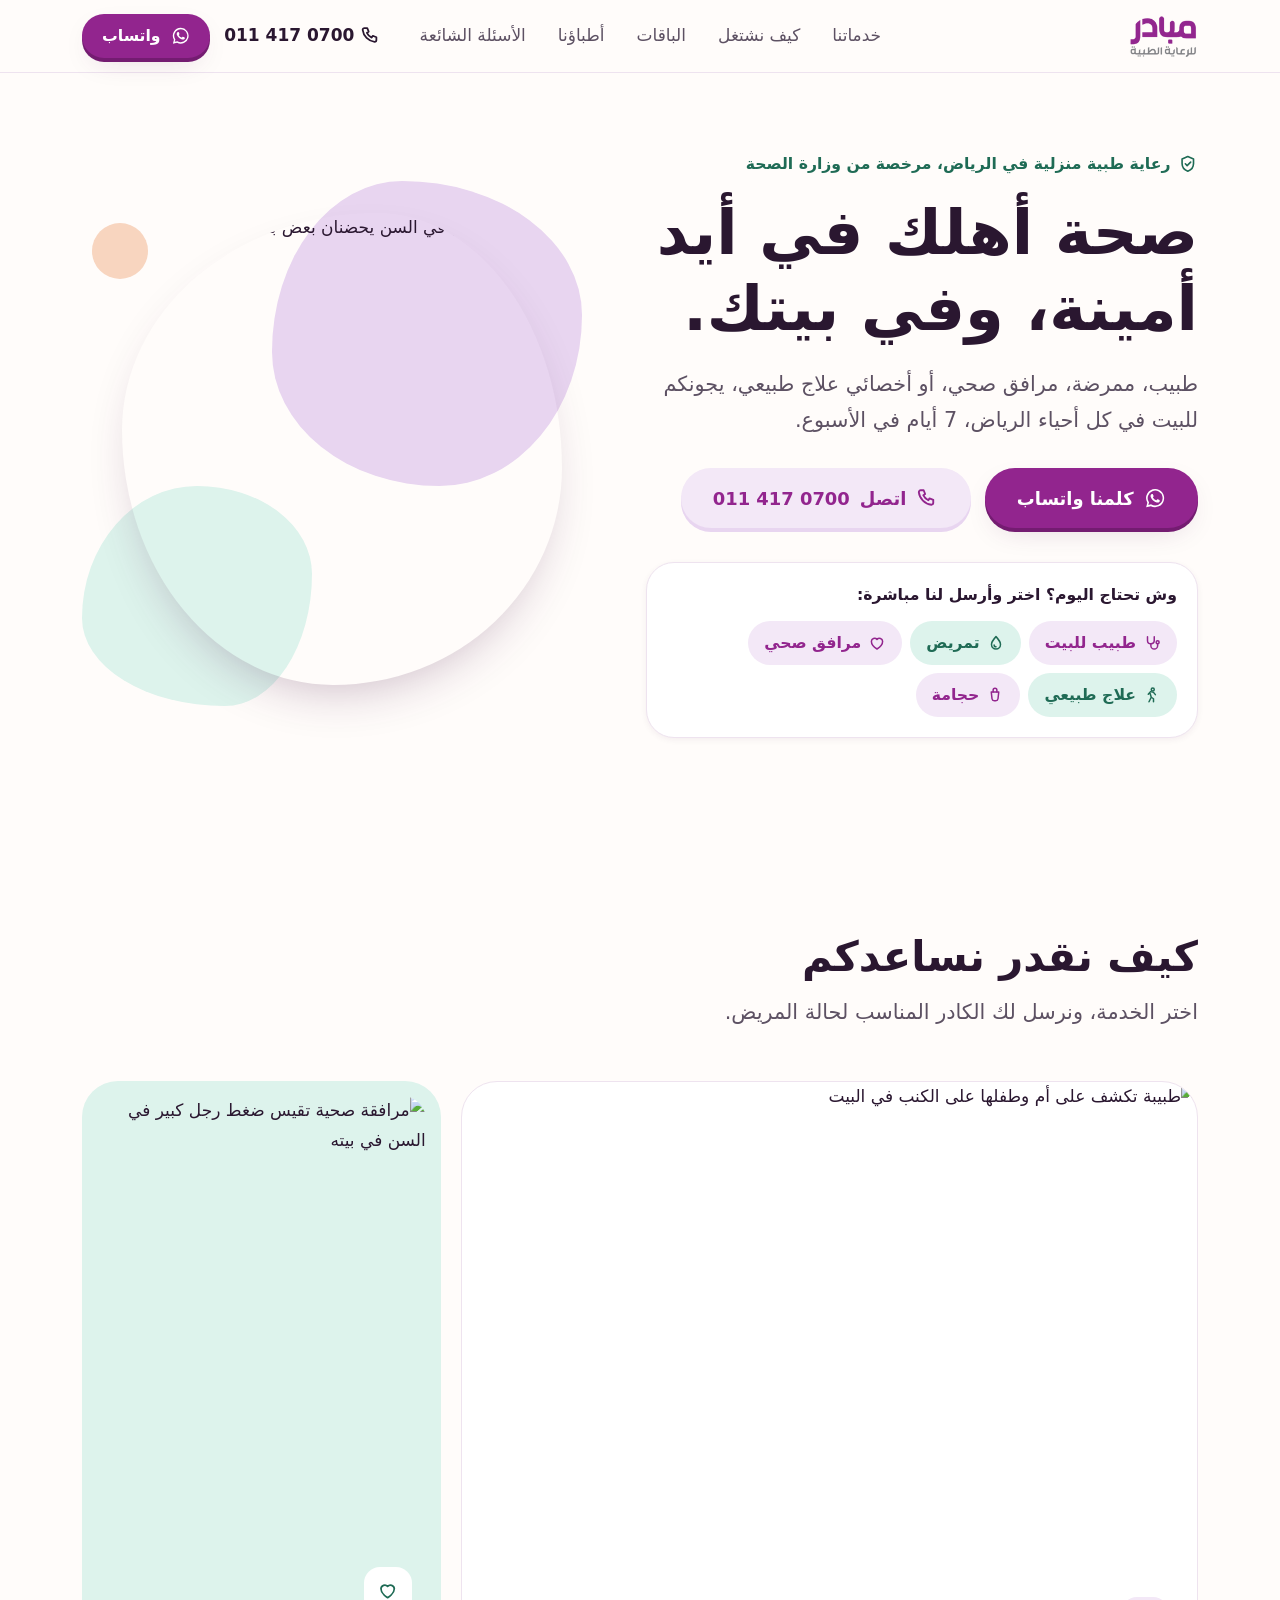
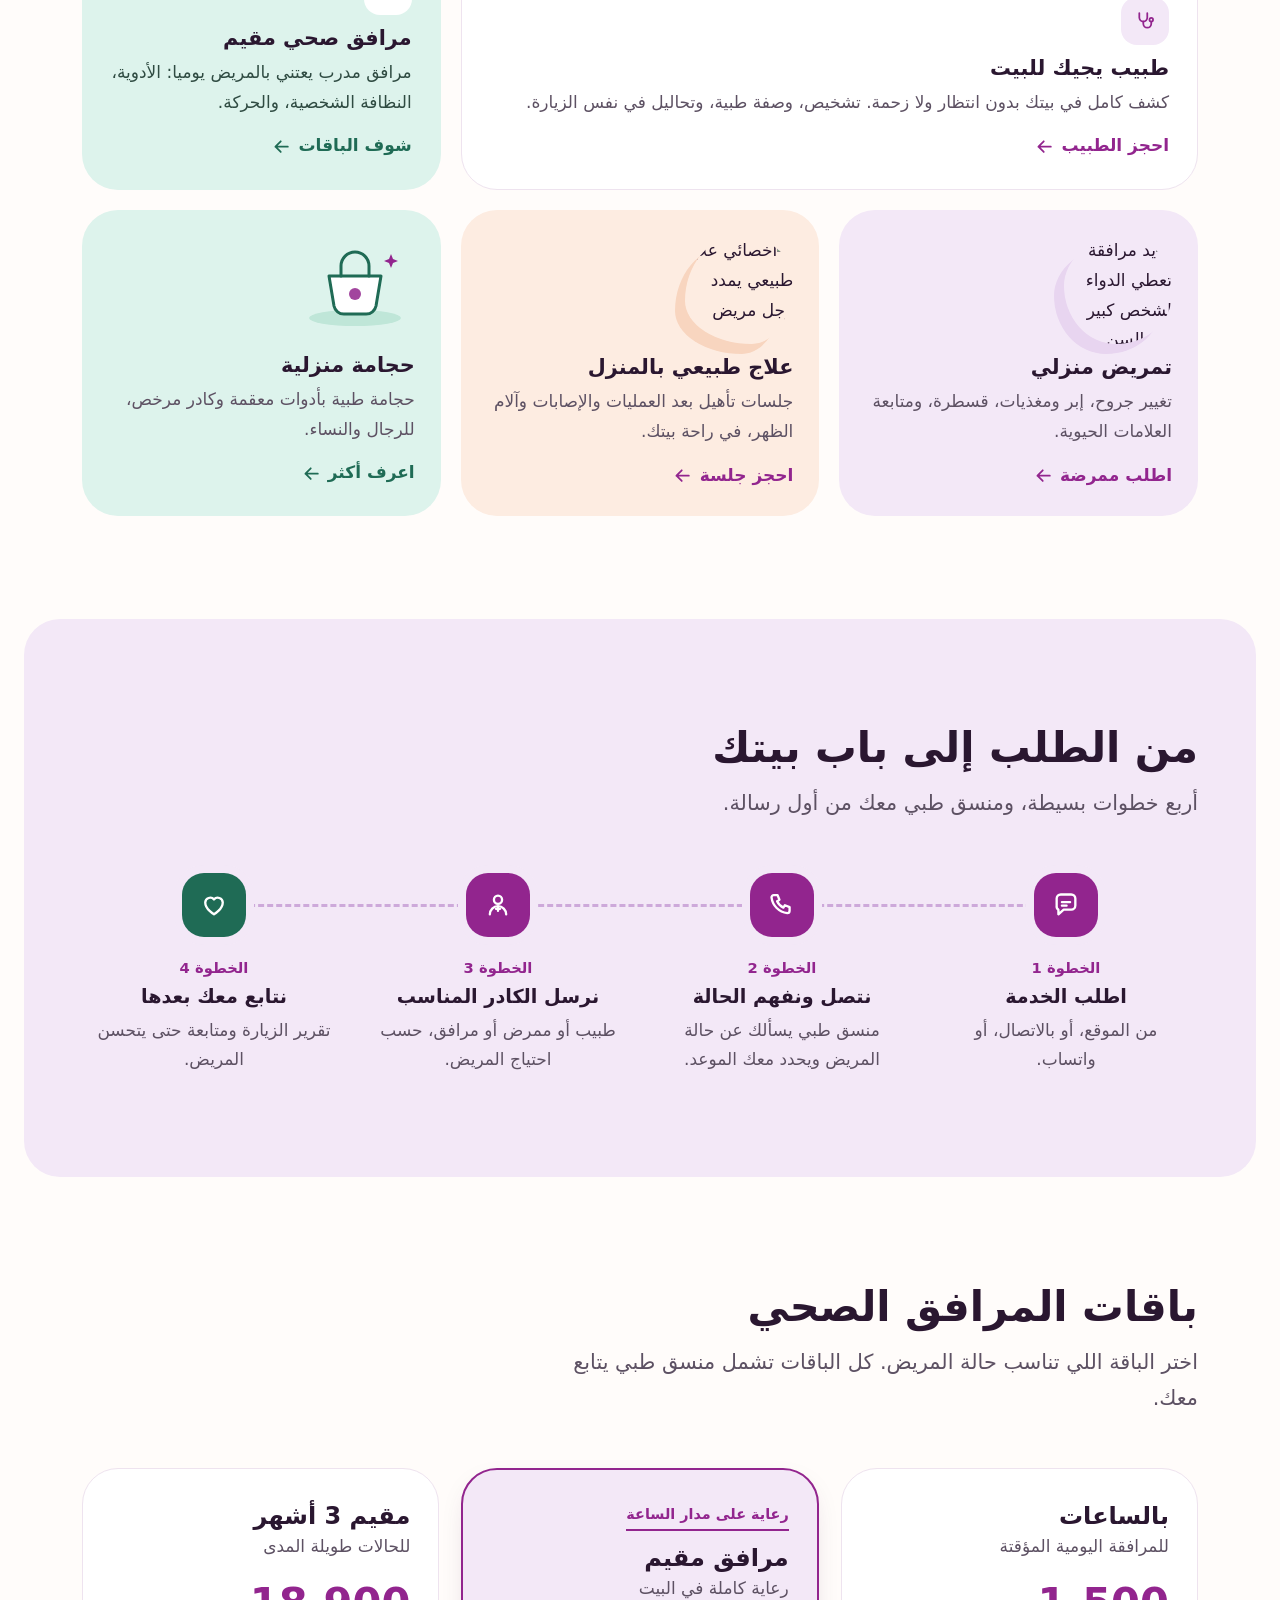
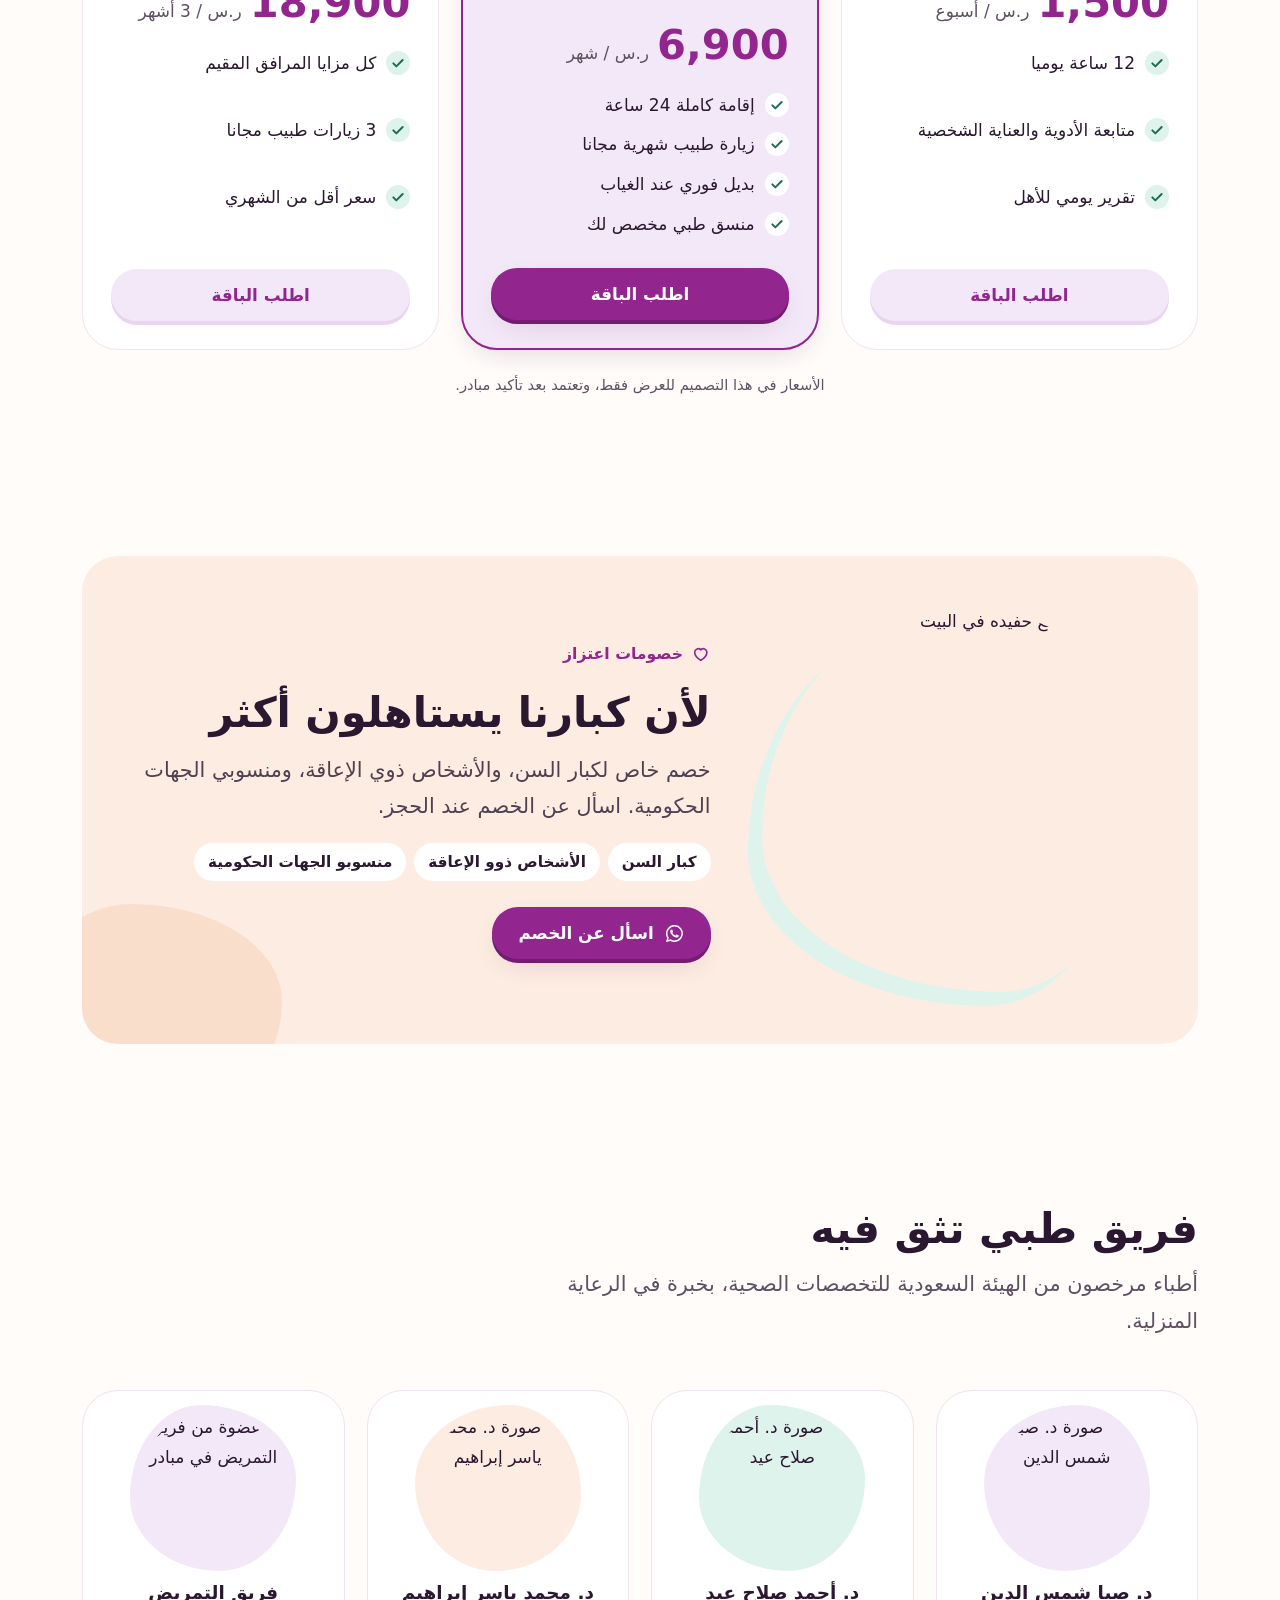
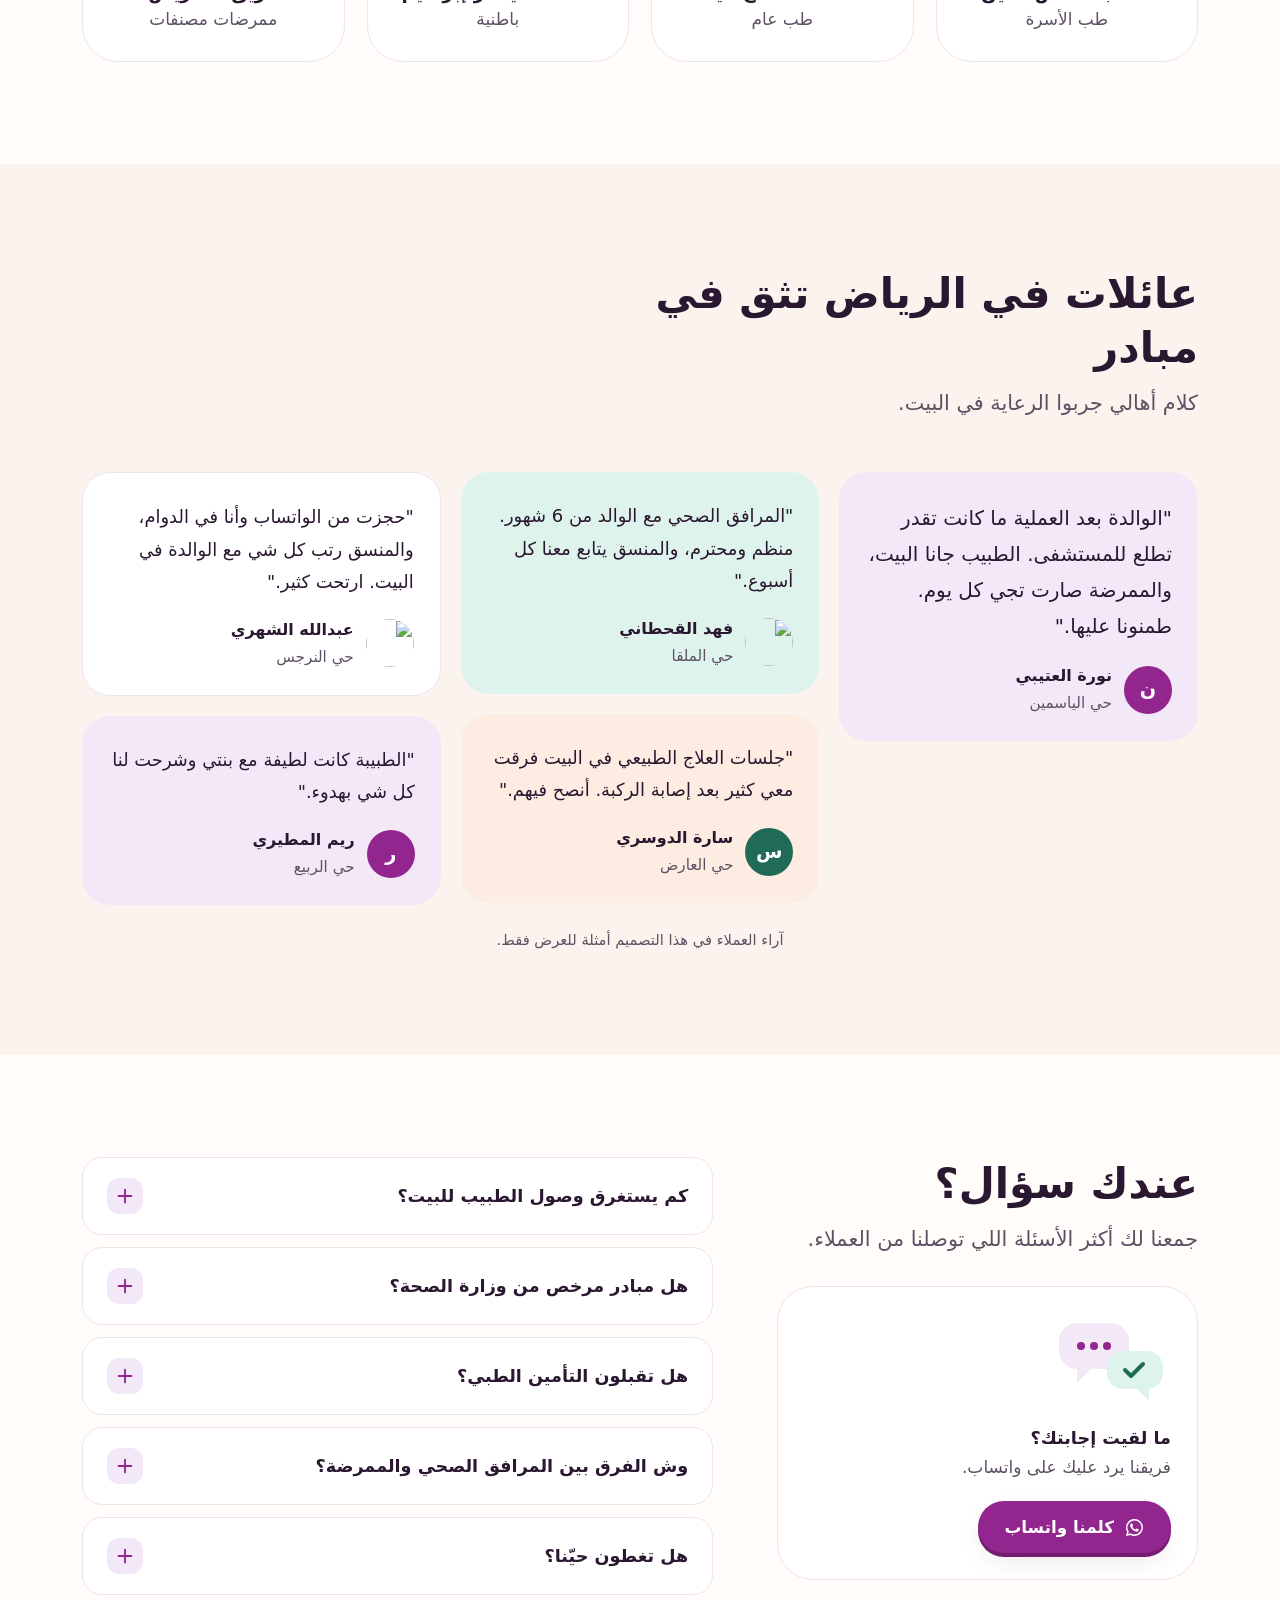
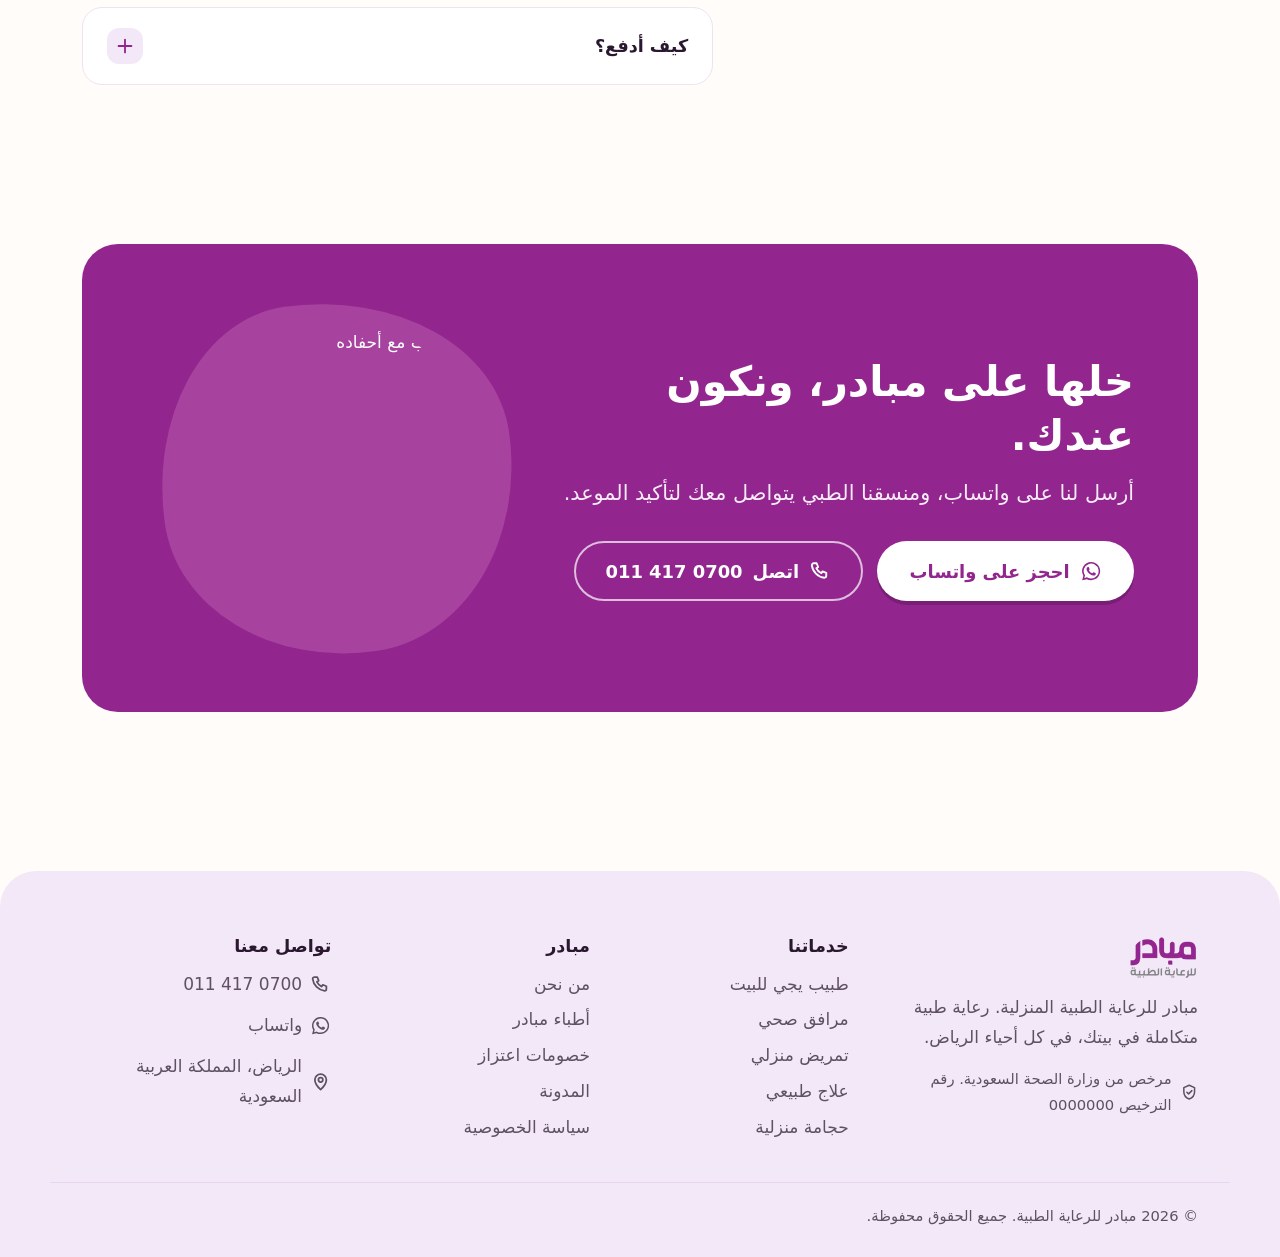
==== commit 63cbcd8c: "Reorder design options" ====
--- a/01/index.html
+++ b/01/index.html
@@ -1,344 +1,457 @@
 <!DOCTYPE html>
 <html lang="ar" dir="rtl">
 <head>
-<meta charset="utf-8">
-<meta name="viewport" content="width=device-width, initial-scale=1">
-<title>مبادر للرعاية الطبية المنزلية بالرياض | طبيب منزلي، تمريض، مرافق صحي</title>
-<meta name="description" content="مبادر للرعاية الطبية المنزلية في الرياض. طبيب يزورك في البيت، تمريض منزلي، مرافق صحي مقيم، وعلاج طبيعي. مرخصون من وزارة الصحة.">
-<link rel="preconnect" href="https://fonts.googleapis.com">
-<link rel="preconnect" href="https://fonts.gstatic.com" crossorigin>
-<link rel="preconnect" href="https://images.pexels.com">
-<link href="https://fonts.googleapis.com/css2?family=IBM+Plex+Sans+Arabic:wght@400;500;600;700&display=swap" rel="stylesheet">
-<link rel="stylesheet" href="tokens.css">
-<link rel="stylesheet" href="site.css">
-<link rel="stylesheet" href="photo.css">
+  <meta charset="utf-8">
+  <meta name="viewport" content="width=device-width, initial-scale=1">
+  <title>مبادر للرعاية الطبية المنزلية بالرياض | طبيب منزلي، تمريض، مرافق صحي</title>
+  <meta name="description" content="مبادر: رعاية طبية منزلية في الرياض. طبيب يجيك للبيت، تمريض منزلي، مرافق صحي مقيم، علاج طبيعي، وحجامة منزلية. مرخصون من وزارة الصحة السعودية.">
+  <meta name="theme-color" content="#FFFCFA">
+  <link rel="preconnect" href="https://fonts.googleapis.com">
+  <link rel="preconnect" href="https://fonts.gstatic.com" crossorigin>
+  <link rel="preconnect" href="https://images.pexels.com">
+  <link href="https://fonts.googleapis.com/css2?family=Baloo+Bhaijaan+2:wght@600;700;800&family=Tajawal:wght@400;500;700&display=swap" rel="stylesheet">
+  <link rel="stylesheet" href="style.css">
 </head>
 <body>
+
+<!-- Inline SVG icon set: 24px grid, 2px rounded strokes -->
 <svg width="0" height="0" style="position:absolute" aria-hidden="true">
-  <symbol id="i-steth" viewBox="0 0 24 24"><path d="M11 2v2M5 2v2M5 3H4a2 2 0 0 0-2 2v4a6 6 0 0 0 12 0V5a2 2 0 0 0-2-2h-1"/><path d="M8 15a6 6 0 0 0 12 0v-3"/><circle cx="20" cy="10" r="2"/></symbol>
-  <symbol id="i-heart" viewBox="0 0 24 24"><path d="M19 14c1.49-1.46 3-3.21 3-5.5A5.5 5.5 0 0 0 16.5 3c-1.76 0-3 .5-4.5 2-1.5-1.5-2.74-2-4.5-2A5.5 5.5 0 0 0 2 8.5c0 2.3 1.5 4.05 3 5.5l7 7Z"/><path d="M3.22 12H9.5l.5-1 2 4.5 2-7 1.5 3.5h5.27"/></symbol>
-  <symbol id="i-syringe" viewBox="0 0 24 24"><path d="m18 2 4 4M17 7l3-3M19 9 8.7 19.3c-1 1-2.5 1-3.4 0l-.6-.6c-1-1-1-2.5 0-3.4L15 5M9 11l4 4M5 19l-3 3M14 4l6 6"/></symbol>
-  <symbol id="i-users" viewBox="0 0 24 24"><path d="M16 21v-2a4 4 0 0 0-4-4H6a4 4 0 0 0-4 4v2"/><circle cx="9" cy="7" r="4"/><path d="M22 21v-2a4 4 0 0 0-3-3.87M16 3.13a4 4 0 0 1 0 7.75"/></symbol>
-  <symbol id="i-body" viewBox="0 0 24 24"><circle cx="12" cy="4.5" r="2"/><path d="m9 21 3-7 3 7M5 9l7 2 7-2M12 11v3"/></symbol>
-  <symbol id="i-drop" viewBox="0 0 24 24"><path d="M12 22a7 7 0 0 0 7-7c0-2-1-3.9-3-5.5s-3.5-4-4-6.5c-.5 2.5-2 4.9-4 6.5C6 11.1 5 13 5 15a7 7 0 0 0 7 7z"/></symbol>
-  <symbol id="i-shield" viewBox="0 0 24 24"><path d="M20 13c0 5-3.5 7.5-7.66 8.95a1 1 0 0 1-.67-.01C7.5 20.5 4 18 4 13V6a1 1 0 0 1 1-1c2 0 4.5-1.2 6.24-2.72a1.17 1.17 0 0 1 1.52 0C14.51 3.81 17 5 19 5a1 1 0 0 1 1 1z"/><path d="m9 12 2 2 4-4"/></symbol>
-  <symbol id="i-phone" viewBox="0 0 24 24"><path d="M22 16.92v3a2 2 0 0 1-2.18 2 19.79 19.79 0 0 1-8.63-3.07 19.5 19.5 0 0 1-6-6 19.79 19.79 0 0 1-3.07-8.67A2 2 0 0 1 4.11 2h3a2 2 0 0 1 2 1.72c.13.96.36 1.9.7 2.81a2 2 0 0 1-.45 2.11L8.09 9.91a16 16 0 0 0 6 6l1.27-1.27a2 2 0 0 1 2.11-.45c.91.34 1.85.57 2.81.7A2 2 0 0 1 22 16.92z"/></symbol>
-  <symbol id="i-clock" viewBox="0 0 24 24"><circle cx="12" cy="12" r="10"/><path d="M12 6v6l4 2"/></symbol>
-  <symbol id="i-check" viewBox="0 0 24 24"><path d="M20 6 9 17l-5-5"/></symbol>
-  <symbol id="i-arrow" viewBox="0 0 24 24"><path d="M19 12H5M12 19l-7-7 7-7"/></symbol>
-  <symbol id="i-star" viewBox="0 0 24 24"><path d="M12 2l3.09 6.26L22 9.27l-5 4.87 1.18 6.88L12 17.77l-6.18 3.25L7 14.14 2 9.27l6.91-1.01L12 2z"/></symbol>
-  <symbol id="i-pin" viewBox="0 0 24 24"><path d="M20 10c0 6-8 12-8 12s-8-6-8-12a8 8 0 0 1 16 0Z"/><circle cx="12" cy="10" r="3"/></symbol>
-  <symbol id="i-home" viewBox="0 0 24 24"><path d="m3 9 9-7 9 7v11a2 2 0 0 1-2 2H5a2 2 0 0 1-2-2z"/><path d="M9 22V12h6v10"/></symbol>
-  <symbol id="i-cal" viewBox="0 0 24 24"><rect x="3" y="4" width="18" height="18" rx="2"/><path d="M16 2v4M8 2v4M3 10h18"/></symbol>
-  <symbol id="i-chat" viewBox="0 0 24 24"><path d="M7.9 20A9 9 0 1 0 4 16.1L2 22Z"/><path d="M8.5 9.5c0 3 3 6 6 6l1-1.5-2-1-1 .8c-1-.4-2-1.4-2.4-2.4l.8-1-1-2-1.4 1.1"/></symbol>
+  <symbol id="i-wa" viewBox="0 0 24 24"><path fill="currentColor" stroke="none" d="M12 2.2a9.7 9.7 0 0 0-8.4 14.6L2.3 21.8l5.1-1.3A9.7 9.7 0 1 0 12 2.2Zm0 17.7a8 8 0 0 1-4.1-1.1l-.3-.2-3 .8.8-2.9-.2-.3A8 8 0 1 1 12 19.9Zm4.4-6c-.2-.1-1.4-.7-1.7-.8-.2-.1-.4-.1-.5.1l-.8.9c-.1.2-.3.2-.5.1a6.6 6.6 0 0 1-3.3-2.9c-.2-.4.2-.4.7-1.3.1-.2 0-.3 0-.4l-.8-1.8c-.2-.5-.4-.4-.5-.4h-.5a.9.9 0 0 0-.6.3 2.7 2.7 0 0 0-.9 2c0 1.2.9 2.4 1 2.5.1.2 1.7 2.7 4.2 3.8 1.6.7 2.2.7 3 .6.5-.1 1.4-.6 1.6-1.1.2-.6.2-1 .1-1.1l-.5-.4Z"/></symbol>
+  <symbol id="i-phone" viewBox="0 0 24 24"><path d="M5 3.5h3.2l1.6 4-2 1.3a11 11 0 0 0 5.4 5.4l1.3-2 4 1.6V17a2 2 0 0 1-2 2A15.5 15.5 0 0 1 3 5.5a2 2 0 0 1 2-2Z"/></symbol>
+  <symbol id="i-cal" viewBox="0 0 24 24"><rect x="3.5" y="5" width="17" height="15" rx="3.5"/><path d="M8 3v4M16 3v4M3.5 10h17M8.5 14.5l2 2 4-4"/></symbol>
+  <symbol id="i-chat" viewBox="0 0 24 24"><path d="M4 6.5A3.5 3.5 0 0 1 7.5 3h9A3.5 3.5 0 0 1 20 6.5v6a3.5 3.5 0 0 1-3.5 3.5H10l-4.5 4v-4A3.5 3.5 0 0 1 4 12.5v-6Z"/><path d="M8.5 9.5h7M8.5 12.5h4"/></symbol>
+  <symbol id="i-team" viewBox="0 0 24 24"><circle cx="12" cy="7.5" r="3.5"/><path d="M5 20a7 7 0 0 1 14 0"/><path d="M12 13.5v3.5M10.3 15.3h3.4"/></symbol>
+  <symbol id="i-heart" viewBox="0 0 24 24"><path d="M12 20s-7.5-4.4-7.5-10.2A4.3 4.3 0 0 1 12 7.2a4.3 4.3 0 0 1 7.5 2.6C19.5 15.6 12 20 12 20Z"/></symbol>
+  <symbol id="i-shield" viewBox="0 0 24 24"><path d="M12 3 5 6v5.5c0 4.4 3 8 7 9.5 4-1.5 7-5.1 7-9.5V6l-7-3Z"/><path d="m9 12 2.2 2.2L15.5 10"/></symbol>
+  <symbol id="i-pin" viewBox="0 0 24 24"><path d="M12 21s-6.5-5.6-6.5-11a6.5 6.5 0 0 1 13 0c0 5.4-6.5 11-6.5 11Z"/><circle cx="12" cy="10" r="2.5"/></symbol>
+  <symbol id="i-check" viewBox="0 0 24 24"><path d="m5 12.5 4.5 4.5L19 7.5"/></symbol>
+  <symbol id="i-arrow" viewBox="0 0 24 24"><path d="M19 12H5M11 6l-6 6 6 6"/></symbol>
+  <symbol id="i-menu" viewBox="0 0 24 24"><path d="M4 7h16M4 12h16M4 17h10"/></symbol>
+  <symbol id="i-close" viewBox="0 0 24 24"><path d="M6 6l12 12M18 6 6 18"/></symbol>
   <symbol id="i-plus" viewBox="0 0 24 24"><path d="M12 5v14M5 12h14"/></symbol>
-  <symbol id="i-menu" viewBox="0 0 24 24"><path d="M4 6h16M4 12h16M4 18h10"/></symbol>
-  <symbol id="i-lock" viewBox="0 0 24 24"><rect x="4" y="11" width="16" height="10" rx="2"/><path d="M8 11V7a4 4 0 0 1 8 0v4"/></symbol>
-  <symbol id="i-book" viewBox="0 0 24 24"><path d="M2 4h6a4 4 0 0 1 4 4v13a3 3 0 0 0-3-3H2zM22 4h-6a4 4 0 0 0-4 4v13a3 3 0 0 1 3-3h7z"/></symbol>
-  <symbol id="i-badge" viewBox="0 0 24 24"><circle cx="12" cy="8" r="6"/><path d="M15.5 13.5 17 22l-5-3-5 3 1.5-8.5"/></symbol>
+  <symbol id="i-steth" viewBox="0 0 24 24"><path d="M6 3.5v5a4.5 4.5 0 0 0 9 0v-5"/><path d="M10.5 13v2.5a4.5 4.5 0 0 0 9 0V13"/><circle cx="19.5" cy="11" r="2"/></symbol>
+  <symbol id="i-drop" viewBox="0 0 24 24"><path d="M12 3.5s6 6.4 6 10.5a6 6 0 0 1-12 0c0-4.1 6-10.5 6-10.5Z"/><path d="M9.5 14.5a2.5 2.5 0 0 0 2.5 2.5"/></symbol>
+  <symbol id="i-cup" viewBox="0 0 24 24"><path d="M7 8h10l-1 9a3 3 0 0 1-3 2.6h-2A3 3 0 0 1 8 17L7 8Z"/><path d="M9.5 8V5.5a2.5 2.5 0 0 1 5 0V8"/></symbol>
+  <symbol id="i-move" viewBox="0 0 24 24"><circle cx="13" cy="4.5" r="2"/><path d="M8 21l3-6 3 2v4M7 11l3-3.5 4 1 2.5 3M11 15l-1.5-5"/></symbol>
+  <symbol id="i-home" viewBox="0 0 24 24"><path d="M4 11 12 4l8 7"/><path d="M6 9.5V20h12V9.5"/><path d="M12 17s-2.6-1.6-2.6-3.4a1.4 1.4 0 0 1 2.6-.7 1.4 1.4 0 0 1 2.6.7C14.6 15.4 12 17 12 17Z"/></symbol>
 </svg>
 
-<!-- Template part: header -->
-<header class="header" id="header">
-  <div class="container">
-    <a href="#" class="logo" aria-label="مبادر للرعاية الطبية"><img src="../assets/logo.png" alt="مبادر للرعاية الطبية" width="121" height="76"></a>
+<a class="skip" href="#main">تخطى إلى المحتوى</a>
+
+<!-- Pattern: mobader/header -->
+<header class="site-header">
+  <div class="wrap header-row">
+    <a class="logo" href="#top" aria-label="مبادر، الصفحة الرئيسية">
+      <img src="../assets/logo.png" alt="شعار مبادر للرعاية الطبية المنزلية" width="121" height="76">
+    </a>
     <nav class="nav" aria-label="القائمة الرئيسية">
-      <a href="#services" class="active">خدماتنا</a>
+      <a href="#services">خدماتنا</a>
+      <a href="#how">كيف نشتغل</a>
       <a href="#packages">الباقات</a>
-      <a href="#doctors">أطباؤنا</a>
-      <a href="#reviews">آراء العملاء</a>
-      <a href="#blog">المدونة</a>
+      <a href="#team">أطباؤنا</a>
       <a href="#faq">الأسئلة الشائعة</a>
     </nav>
-    <div class="header-cta">
-      <a href="https://wa.me/966114170700" class="btn btn-ghost"><svg class="icon"><use href="#i-chat"/></svg> واتساب</a>
-      <a href="#book" class="btn btn-primary">احجز الآن</a>
-      <button class="menu-btn" id="menuBtn" aria-label="فتح القائمة"><svg class="icon"><use href="#i-menu"/></svg></button>
-    </div>
+    <div class="header-actions">
+      <a class="link-phone" href="tel:+966114170700"><svg class="ic" aria-hidden="true"><use href="#i-phone"/></svg><span dir="ltr">011 417 0700</span></a>
+      <a class="btn btn-wa btn-sm" data-wa="السلام عليكم، أبي أستفسر عن خدمات مبادر" href="https://wa.me/966114170700"><svg class="ic" aria-hidden="true"><use href="#i-wa"/></svg>واتساب</a>
+      <button class="menu-btn" type="button" aria-expanded="false" aria-controls="mobile-menu" aria-label="فتح القائمة">
+        <svg class="ic" aria-hidden="true"><use href="#i-menu"/></svg>
+      </button>
+    </div>
+  </div>
+  <div class="mobile-menu" id="mobile-menu" hidden>
+    <nav class="wrap" aria-label="قائمة الجوال">
+      <a href="#services">خدماتنا</a>
+      <a href="#how">كيف نشتغل</a>
+      <a href="#packages">الباقات</a>
+      <a href="#etizaz">خصومات اعتزاز</a>
+      <a href="#team">أطباؤنا</a>
+      <a href="#reviews">آراء العملاء</a>
+      <a href="#faq">الأسئلة الشائعة</a>
+      <a class="btn btn-primary" href="tel:+966114170700"><svg class="ic" aria-hidden="true"><use href="#i-phone"/></svg>اتصل <span dir="ltr">011 417 0700</span></a>
+    </nav>
   </div>
 </header>
 
-<div class="drawer" id="drawer">
-  <nav aria-label="القائمة">
-    <img src="../assets/logo.png" alt="مبادر" style="height:40px;width:auto;align-self:flex-start;margin-bottom:16px">
-    <a href="#services">خدماتنا</a><a href="#packages">الباقات</a><a href="#doctors">أطباؤنا</a>
-    <a href="#reviews">آراء العملاء</a><a href="#blog">المدونة</a><a href="#faq">الأسئلة الشائعة</a>
-    <a href="#book" class="btn btn-primary" style="margin-top:16px">احجز الآن</a>
-  </nav>
-</div>
-
-<main>
+<main id="main">
+
 <!-- Pattern: mobader/hero -->
-<section class="hero">
-  <div class="container">
+<section class="hero" id="top">
+  <div class="wrap hero-grid">
+    <div class="hero-copy">
+      <p class="eyebrow"><svg class="ic" aria-hidden="true"><use href="#i-shield"/></svg>رعاية طبية منزلية في الرياض، مرخصة من وزارة الصحة</p>
+      <h1>صحة أهلك في أيد أمينة، وفي بيتك.</h1>
+      <p class="lead">طبيب، ممرضة، مرافق صحي، أو أخصائي علاج طبيعي، يجونكم للبيت في كل أحياء الرياض، 7 أيام في الأسبوع.</p>
+      <div class="hero-ctas">
+        <a class="btn btn-wa btn-lg" data-wa="السلام عليكم، أبي أحجز زيارة منزلية من مبادر" href="https://wa.me/966114170700"><svg class="ic" aria-hidden="true"><use href="#i-wa"/></svg>كلمنا واتساب</a>
+        <a class="btn btn-soft btn-lg" href="tel:+966114170700"><svg class="ic" aria-hidden="true"><use href="#i-phone"/></svg>اتصل <span dir="ltr">011 417 0700</span></a>
+      </div>
+      <div class="quick">
+        <p class="quick-label" id="quick-label">وش تحتاج اليوم؟ اختر وأرسل لنا مباشرة:</p>
+        <ul class="chips" aria-labelledby="quick-label">
+          <li><a class="chip" data-wa="السلام عليكم، أبي طبيب يجي للبيت" href="https://wa.me/966114170700"><svg class="ic" aria-hidden="true"><use href="#i-steth"/></svg>طبيب للبيت</a></li>
+          <li><a class="chip" data-wa="السلام عليكم، أبي ممرضة منزلية" href="https://wa.me/966114170700"><svg class="ic" aria-hidden="true"><use href="#i-drop"/></svg>تمريض</a></li>
+          <li><a class="chip" data-wa="السلام عليكم، أبي أستفسر عن مرافق صحي" href="https://wa.me/966114170700"><svg class="ic" aria-hidden="true"><use href="#i-heart"/></svg>مرافق صحي</a></li>
+          <li><a class="chip" data-wa="السلام عليكم، أبي جلسة علاج طبيعي في البيت" href="https://wa.me/966114170700"><svg class="ic" aria-hidden="true"><use href="#i-move"/></svg>علاج طبيعي</a></li>
+          <li><a class="chip" data-wa="السلام عليكم، أبي أحجز حجامة منزلية" href="https://wa.me/966114170700"><svg class="ic" aria-hidden="true"><use href="#i-cup"/></svg>حجامة</a></li>
+        </ul>
+      </div>
+    </div>
+    <div class="hero-art">
+      <span class="shape shape-lilac" aria-hidden="true"></span>
+      <span class="shape shape-mint" aria-hidden="true"></span>
+      <span class="shape shape-dot" aria-hidden="true"></span>
+      <div class="blob blob-hero">
+        <img src="https://images.pexels.com/photos/8871427/pexels-photo-8871427.jpeg?auto=compress&cs=tinysrgb&w=1200" alt="زوجان كبيران في السن يحضنان بعض بسعادة على الكنب في بيتهم" width="1200" height="1300" fetchpriority="high">
+      </div>
+    </div>
+  </div>
+</section>
+
+<!-- Pattern: mobader/services -->
+<section class="section" id="services" aria-labelledby="services-title">
+  <div class="wrap">
+    <div class="section-head">
+      <h2 id="services-title">كيف نقدر نساعدكم</h2>
+      <p>اختر الخدمة، ونرسل لك الكادر المناسب لحالة المريض.</p>
+    </div>
+    <div class="bento">
+      <article class="tile tile-doc">
+        <div class="tile-img"><img src="https://images.pexels.com/photos/7653136/pexels-photo-7653136.jpeg?auto=compress&cs=tinysrgb&w=1200" alt="طبيبة تكشف على أم وطفلها على الكنب في البيت" width="1200" height="800" loading="lazy"></div>
+        <div class="tile-body">
+          <span class="tile-ic"><svg class="ic" aria-hidden="true"><use href="#i-steth"/></svg></span>
+          <h3>طبيب يجيك للبيت</h3>
+          <p>كشف كامل في بيتك بدون انتظار ولا زحمة. تشخيص، وصفة طبية، وتحاليل في نفس الزيارة.</p>
+          <a class="tile-link" data-wa="السلام عليكم، أبي طبيب يجي للبيت" href="https://wa.me/966114170700">احجز الطبيب<svg class="ic" aria-hidden="true"><use href="#i-arrow"/></svg></a>
+        </div>
+      </article>
+      <article class="tile tile-comp">
+        <div class="tile-img"><img src="https://images.pexels.com/photos/7345465/pexels-photo-7345465.jpeg?auto=compress&cs=tinysrgb&w=900" alt="مرافقة صحية تقيس ضغط رجل كبير في السن في بيته" width="900" height="1100" loading="lazy"></div>
+        <div class="tile-body">
+          <span class="tile-ic"><svg class="ic" aria-hidden="true"><use href="#i-heart"/></svg></span>
+          <h3>مرافق صحي مقيم</h3>
+          <p>مرافق مدرب يعتني بالمريض يوميا: الأدوية، النظافة الشخصية، والحركة.</p>
+          <a class="tile-link" href="#packages">شوف الباقات<svg class="ic" aria-hidden="true"><use href="#i-arrow"/></svg></a>
+        </div>
+      </article>
+      <article class="tile tile-small tile-lilac">
+        <div class="tile-thumb blob-sm"><img src="https://images.pexels.com/photos/8088861/pexels-photo-8088861.jpeg?auto=compress&cs=tinysrgb&w=500" alt="يد مرافقة تعطي الدواء لشخص كبير في السن" width="500" height="500" loading="lazy"></div>
+        <h3>تمريض منزلي</h3>
+        <p>تغيير جروح، إبر ومغذيات، قسطرة، ومتابعة العلامات الحيوية.</p>
+        <a class="tile-link" data-wa="السلام عليكم، أبي ممرضة منزلية" href="https://wa.me/966114170700">اطلب ممرضة<svg class="ic" aria-hidden="true"><use href="#i-arrow"/></svg></a>
+      </article>
+      <article class="tile tile-small tile-peach">
+        <div class="tile-thumb blob-sm blob-sm-2"><img src="https://images.pexels.com/photos/20860588/pexels-photo-20860588.jpeg?auto=compress&cs=tinysrgb&w=500" alt="أخصائي علاج طبيعي يمدد رجل مريض" width="500" height="500" loading="lazy"></div>
+        <h3>علاج طبيعي بالمنزل</h3>
+        <p>جلسات تأهيل بعد العمليات والإصابات وآلام الظهر، في راحة بيتك.</p>
+        <a class="tile-link" data-wa="السلام عليكم، أبي جلسة علاج طبيعي في البيت" href="https://wa.me/966114170700">احجز جلسة<svg class="ic" aria-hidden="true"><use href="#i-arrow"/></svg></a>
+      </article>
+      <article class="tile tile-small tile-mint">
+        <svg class="tile-illus" viewBox="0 0 120 96" aria-hidden="true">
+          <ellipse cx="60" cy="82" rx="46" ry="8" fill="#BFE6D8"/>
+          <path d="M34 40h52l-5 30a10 10 0 0 1-10 8H49a10 10 0 0 1-10-8l-5-30Z" fill="#fff" stroke="#1F6B55" stroke-width="3" stroke-linejoin="round"/>
+          <path d="M46 40V30a14 14 0 0 1 28 0v10" fill="none" stroke="#1F6B55" stroke-width="3" stroke-linecap="round"/>
+          <circle cx="60" cy="58" r="6" fill="#92258E" opacity=".85"/>
+          <path d="M96 18l2 5 5 2-5 2-2 5-2-5-5-2 5-2 2-5Z" fill="#92258E"/>
+        </svg>
+        <h3>حجامة منزلية</h3>
+        <p>حجامة طبية بأدوات معقمة وكادر مرخص، للرجال والنساء.</p>
+        <a class="tile-link" data-wa="السلام عليكم، أبي أحجز حجامة منزلية" href="https://wa.me/966114170700">اعرف أكثر<svg class="ic" aria-hidden="true"><use href="#i-arrow"/></svg></a>
+      </article>
+    </div>
+  </div>
+</section>
+
+<!-- Pattern: mobader/how-it-works -->
+<section class="section section-lilac" id="how" aria-labelledby="how-title">
+  <div class="wrap">
+    <div class="section-head">
+      <h2 id="how-title">من الطلب إلى باب بيتك</h2>
+      <p>أربع خطوات بسيطة، ومنسق طبي معك من أول رسالة.</p>
+    </div>
+    <ol class="timeline">
+      <li class="step">
+        <span class="step-dot"><svg class="ic" aria-hidden="true"><use href="#i-chat"/></svg></span>
+        <span class="step-num">الخطوة 1</span>
+        <h3>اطلب الخدمة</h3>
+        <p>من الموقع، أو بالاتصال، أو واتساب.</p>
+      </li>
+      <li class="step">
+        <span class="step-dot"><svg class="ic" aria-hidden="true"><use href="#i-phone"/></svg></span>
+        <span class="step-num">الخطوة 2</span>
+        <h3>نتصل ونفهم الحالة</h3>
+        <p>منسق طبي يسألك عن حالة المريض ويحدد معك الموعد.</p>
+      </li>
+      <li class="step">
+        <span class="step-dot"><svg class="ic" aria-hidden="true"><use href="#i-team"/></svg></span>
+        <span class="step-num">الخطوة 3</span>
+        <h3>نرسل الكادر المناسب</h3>
+        <p>طبيب أو ممرض أو مرافق، حسب احتياج المريض.</p>
+      </li>
+      <li class="step">
+        <span class="step-dot step-dot-mint"><svg class="ic" aria-hidden="true"><use href="#i-heart"/></svg></span>
+        <span class="step-num">الخطوة 4</span>
+        <h3>نتابع معك بعدها</h3>
+        <p>تقرير الزيارة ومتابعة حتى يتحسن المريض.</p>
+      </li>
+    </ol>
+  </div>
+</section>
+
+<!-- Pattern: mobader/packages -->
+<section class="section" id="packages" aria-labelledby="packages-title">
+  <div class="wrap">
+    <div class="section-head">
+      <h2 id="packages-title">باقات المرافق الصحي</h2>
+      <p>اختر الباقة اللي تناسب حالة المريض. كل الباقات تشمل منسق طبي يتابع معك.</p>
+    </div>
+    <div class="packages">
+      <article class="pkg">
+        <h3>بالساعات</h3>
+        <p class="pkg-sub">للمرافقة اليومية المؤقتة</p>
+        <p class="price"><span class="amount">1,500</span> <span class="unit">ر.س / أسبوع</span></p>
+        <ul class="ticks">
+          <li><svg class="ic" aria-hidden="true"><use href="#i-check"/></svg>12 ساعة يوميا</li>
+          <li><svg class="ic" aria-hidden="true"><use href="#i-check"/></svg>متابعة الأدوية والعناية الشخصية</li>
+          <li><svg class="ic" aria-hidden="true"><use href="#i-check"/></svg>تقرير يومي للأهل</li>
+        </ul>
+        <a class="btn btn-soft btn-block" data-wa="السلام عليكم، أبي أستفسر عن باقة المرافق بالساعات (1,500 ر.س / أسبوع)" href="https://wa.me/966114170700">اطلب الباقة</a>
+      </article>
+      <article class="pkg pkg-main">
+        <p class="pkg-tag">رعاية على مدار الساعة</p>
+        <h3>مرافق مقيم</h3>
+        <p class="pkg-sub">رعاية كاملة في البيت</p>
+        <p class="price"><span class="amount">6,900</span> <span class="unit">ر.س / شهر</span></p>
+        <ul class="ticks">
+          <li><svg class="ic" aria-hidden="true"><use href="#i-check"/></svg>إقامة كاملة 24 ساعة</li>
+          <li><svg class="ic" aria-hidden="true"><use href="#i-check"/></svg>زيارة طبيب شهرية مجانا</li>
+          <li><svg class="ic" aria-hidden="true"><use href="#i-check"/></svg>بديل فوري عند الغياب</li>
+          <li><svg class="ic" aria-hidden="true"><use href="#i-check"/></svg>منسق طبي مخصص لك</li>
+        </ul>
+        <a class="btn btn-primary btn-block" data-wa="السلام عليكم، أبي أستفسر عن باقة المرافق المقيم (6,900 ر.س / شهر)" href="https://wa.me/966114170700">اطلب الباقة</a>
+      </article>
+      <article class="pkg">
+        <h3>مقيم 3 أشهر</h3>
+        <p class="pkg-sub">للحالات طويلة المدى</p>
+        <p class="price"><span class="amount">18,900</span> <span class="unit">ر.س / 3 أشهر</span></p>
+        <ul class="ticks">
+          <li><svg class="ic" aria-hidden="true"><use href="#i-check"/></svg>كل مزايا المرافق المقيم</li>
+          <li><svg class="ic" aria-hidden="true"><use href="#i-check"/></svg>3 زيارات طبيب مجانا</li>
+          <li><svg class="ic" aria-hidden="true"><use href="#i-check"/></svg>سعر أقل من الشهري</li>
+        </ul>
+        <a class="btn btn-soft btn-block" data-wa="السلام عليكم، أبي أستفسر عن باقة المرافق المقيم 3 أشهر (18,900 ر.س)" href="https://wa.me/966114170700">اطلب الباقة</a>
+      </article>
+    </div>
+    <p class="note">الأسعار في هذا التصميم للعرض فقط، وتعتمد بعد تأكيد مبادر.</p>
+  </div>
+</section>
+
+<!-- Pattern: mobader/etizaz -->
+<section class="section section-tight" id="etizaz" aria-labelledby="etizaz-title">
+  <div class="wrap">
+    <div class="etizaz">
+      <div class="etizaz-art">
+        <div class="blob blob-etizaz"><img src="https://images.pexels.com/photos/9127577/pexels-photo-9127577.jpeg?auto=compress&cs=tinysrgb&w=800" alt="جد بالثوب مع حفيده في البيت" width="800" height="800" loading="lazy"></div>
+      </div>
+      <div class="etizaz-copy">
+        <p class="eyebrow eyebrow-plum"><svg class="ic" aria-hidden="true"><use href="#i-heart"/></svg>خصومات اعتزاز</p>
+        <h2 id="etizaz-title">لأن كبارنا يستاهلون أكثر</h2>
+        <p>خصم خاص لكبار السن، والأشخاص ذوي الإعاقة، ومنسوبي الجهات الحكومية. اسأل عن الخصم عند الحجز.</p>
+        <ul class="etizaz-who">
+          <li>كبار السن</li>
+          <li>الأشخاص ذوو الإعاقة</li>
+          <li>منسوبو الجهات الحكومية</li>
+        </ul>
+        <a class="btn btn-primary" data-wa="السلام عليكم، أبي أعرف شروط خصومات اعتزاز" href="https://wa.me/966114170700"><svg class="ic" aria-hidden="true"><use href="#i-wa"/></svg>اسأل عن الخصم</a>
+      </div>
+    </div>
+  </div>
+</section>
+
+<!-- Pattern: mobader/team -->
+<section class="section" id="team" aria-labelledby="team-title">
+  <div class="wrap">
+    <div class="section-head">
+      <h2 id="team-title">فريق طبي تثق فيه</h2>
+      <p>أطباء مرخصون من الهيئة السعودية للتخصصات الصحية، بخبرة في الرعاية المنزلية.</p>
+    </div>
+    <div class="team">
+      <article class="member">
+        <div class="member-photo m-lilac"><img src="https://images.pexels.com/photos/30722678/pexels-photo-30722678.jpeg?auto=compress&cs=tinysrgb&w=600" alt="صورة د. صبا شمس الدين" width="600" height="600" loading="lazy"></div>
+        <h3>د. صبا شمس الدين</h3>
+        <p>طب الأسرة</p>
+      </article>
+      <article class="member">
+        <div class="member-photo m-mint"><img src="https://images.pexels.com/photos/32115957/pexels-photo-32115957.jpeg?auto=compress&cs=tinysrgb&w=600" alt="صورة د. أحمد صلاح عيد" width="600" height="600" loading="lazy"></div>
+        <h3>د. أحمد صلاح عيد</h3>
+        <p>طب عام</p>
+      </article>
+      <article class="member">
+        <div class="member-photo m-peach"><img src="https://images.pexels.com/photos/5888168/pexels-photo-5888168.jpeg?auto=compress&cs=tinysrgb&w=600" alt="صورة د. محمد ياسر إبراهيم" width="600" height="600" loading="lazy"></div>
+        <h3>د. محمد ياسر إبراهيم</h3>
+        <p>باطنية</p>
+      </article>
+      <article class="member">
+        <div class="member-photo m-lilac"><img src="https://images.pexels.com/photos/7578797/pexels-photo-7578797.jpeg?auto=compress&cs=tinysrgb&w=600" alt="عضوة من فريق التمريض في مبادر" width="600" height="600" loading="lazy"></div>
+        <h3>فريق التمريض</h3>
+        <p>ممرضات مصنفات</p>
+      </article>
+    </div>
+  </div>
+</section>
+
+<!-- Pattern: mobader/testimonials -->
+<section class="section section-warm" id="reviews" aria-labelledby="reviews-title">
+  <div class="wrap">
+    <div class="section-head">
+      <h2 id="reviews-title">عائلات في الرياض تثق في مبادر</h2>
+      <p>كلام أهالي جربوا الرعاية في البيت.</p>
+    </div>
+    <div class="quotes">
+      <figure class="quote q-lilac">
+        <blockquote>"الوالدة بعد العملية ما كانت تقدر تطلع للمستشفى. الطبيب جانا البيت، والممرضة صارت تجي كل يوم. طمنونا عليها."</blockquote>
+        <figcaption><span class="avatar a-plum" aria-hidden="true">ن</span><span><strong>نورة العتيبي</strong> حي الياسمين</span></figcaption>
+      </figure>
+      <figure class="quote q-mint">
+        <blockquote>"المرافق الصحي مع الوالد من 6 شهور. منظم ومحترم، والمنسق يتابع معنا كل أسبوع."</blockquote>
+        <figcaption><img class="avatar" src="https://images.pexels.com/photos/30627674/pexels-photo-30627674.jpeg?auto=compress&cs=tinysrgb&w=120" alt="" width="120" height="120" loading="lazy"><span><strong>فهد القحطاني</strong> حي الملقا</span></figcaption>
+      </figure>
+      <figure class="quote q-peach">
+        <blockquote>"جلسات العلاج الطبيعي في البيت فرقت معي كثير بعد إصابة الركبة. أنصح فيهم."</blockquote>
+        <figcaption><span class="avatar a-mint" aria-hidden="true">س</span><span><strong>سارة الدوسري</strong> حي العارض</span></figcaption>
+      </figure>
+      <figure class="quote q-white">
+        <blockquote>"حجزت من الواتساب وأنا في الدوام، والمنسق رتب كل شي مع الوالدة في البيت. ارتحت كثير."</blockquote>
+        <figcaption><img class="avatar" src="https://images.pexels.com/photos/7984733/pexels-photo-7984733.jpeg?auto=compress&cs=tinysrgb&w=120" alt="" width="120" height="120" loading="lazy"><span><strong>عبدالله الشهري</strong> حي النرجس</span></figcaption>
+      </figure>
+      <figure class="quote q-lilac">
+        <blockquote>"الطبيبة كانت لطيفة مع بنتي وشرحت لنا كل شي بهدوء."</blockquote>
+        <figcaption><span class="avatar a-plum" aria-hidden="true">ر</span><span><strong>ريم المطيري</strong> حي الربيع</span></figcaption>
+      </figure>
+    </div>
+    <p class="note">آراء العملاء في هذا التصميم أمثلة للعرض فقط.</p>
+  </div>
+</section>
+
+<!-- Pattern: mobader/faq -->
+<section class="section" id="faq" aria-labelledby="faq-title">
+  <div class="wrap faq-grid">
+    <div class="faq-side">
+      <h2 id="faq-title">عندك سؤال؟</h2>
+      <p>جمعنا لك أكثر الأسئلة اللي توصلنا من العملاء.</p>
+      <div class="faq-help">
+        <svg class="faq-illus" viewBox="0 0 120 90" aria-hidden="true">
+          <rect x="8" y="10" width="70" height="46" rx="18" fill="#F3E8F7"/>
+          <path d="M26 56v14l14-14" fill="#F3E8F7"/>
+          <circle cx="30" cy="33" r="4" fill="#92258E"/><circle cx="43" cy="33" r="4" fill="#92258E"/><circle cx="56" cy="33" r="4" fill="#92258E"/>
+          <rect x="56" y="38" width="56" height="38" rx="16" fill="#DDF3EC"/>
+          <path d="M98 76v12L86 76" fill="#DDF3EC"/>
+          <path d="m74 57 6 6 12-12" fill="none" stroke="#1F6B55" stroke-width="4" stroke-linecap="round" stroke-linejoin="round"/>
+        </svg>
+        <p><strong>ما لقيت إجابتك؟</strong><br>فريقنا يرد عليك على واتساب.</p>
+        <a class="btn btn-wa" data-wa="السلام عليكم، عندي سؤال عن خدمات مبادر" href="https://wa.me/966114170700"><svg class="ic" aria-hidden="true"><use href="#i-wa"/></svg>كلمنا واتساب</a>
+      </div>
+    </div>
+    <div class="faq-list">
+      <details>
+        <summary>كم يستغرق وصول الطبيب للبيت؟<span class="sum-ic" aria-hidden="true"><svg class="ic"><use href="#i-plus"/></svg></span></summary>
+        <p>يعتمد على الحي ووقت الطلب. المنسق يعطيك وقت الوصول المتوقع عند تأكيد الحجز، وتقدر تحدد موعد لاحق يناسبك.</p>
+      </details>
+      <details>
+        <summary>هل مبادر مرخص من وزارة الصحة؟<span class="sum-ic" aria-hidden="true"><svg class="ic"><use href="#i-plus"/></svg></span></summary>
+        <p>نعم، مبادر مرخص من وزارة الصحة السعودية، وكل الكوادر مصنفة من الهيئة السعودية للتخصصات الصحية.</p>
+      </details>
+      <details>
+        <summary>هل تقبلون التأمين الطبي؟<span class="sum-ic" aria-hidden="true"><svg class="ic"><use href="#i-plus"/></svg></span></summary>
+        <p>تواصل معنا ونتأكد لك من تغطية وثيقتك.</p>
+      </details>
+      <details>
+        <summary>وش الفرق بين المرافق الصحي والممرضة؟<span class="sum-ic" aria-hidden="true"><svg class="ic"><use href="#i-plus"/></svg></span></summary>
+        <p>المرافق الصحي يساعد في العناية اليومية والحركة والأدوية. الممرضة تقوم بإجراءات طبية مثل الإبر والجروح والقسطرة.</p>
+      </details>
+      <details>
+        <summary>هل تغطون حيّنا؟<span class="sum-ic" aria-hidden="true"><svg class="ic"><use href="#i-plus"/></svg></span></summary>
+        <p>نخدم كل أحياء الرياض. أرسل لنا اسم الحي على واتساب ونأكد لك الموعد.</p>
+      </details>
+      <details>
+        <summary>كيف أدفع؟<span class="sum-ic" aria-hidden="true"><svg class="ic"><use href="#i-plus"/></svg></span></summary>
+        <p>طرق الدفع المتاحة يوضحها لك المنسق عند تأكيد الحجز.</p>
+      </details>
+    </div>
+  </div>
+</section>
+
+<!-- Pattern: mobader/final-cta -->
+<section class="section section-tight" aria-labelledby="cta-title">
+  <div class="wrap">
+    <div class="cta">
+      <div class="cta-copy">
+        <h2 id="cta-title">خلها على مبادر، ونكون عندك.</h2>
+        <p>أرسل لنا على واتساب، ومنسقنا الطبي يتواصل معك لتأكيد الموعد.</p>
+        <div class="hero-ctas">
+          <a class="btn btn-white btn-lg" data-wa="السلام عليكم، أبي أحجز زيارة منزلية من مبادر" href="https://wa.me/966114170700"><svg class="ic" aria-hidden="true"><use href="#i-wa"/></svg>احجز على واتساب</a>
+          <a class="btn btn-ghost btn-lg" href="tel:+966114170700"><svg class="ic" aria-hidden="true"><use href="#i-phone"/></svg>اتصل <span dir="ltr">011 417 0700</span></a>
+        </div>
+      </div>
+      <div class="cta-art">
+        <span class="shape shape-cta" aria-hidden="true"></span>
+        <div class="blob blob-cta"><img src="https://images.pexels.com/photos/38575782/pexels-photo-38575782.jpeg?auto=compress&cs=tinysrgb&w=900" alt="جد يلعب مع أحفاده" width="900" height="900" loading="lazy"></div>
+      </div>
+    </div>
+  </div>
+</section>
+
+</main>
+
+<!-- Pattern: mobader/footer -->
+<footer class="site-footer">
+  <div class="wrap footer-grid">
+    <div class="footer-brand">
+      <img src="../assets/logo.png" alt="شعار مبادر" width="121" height="76" loading="lazy">
+      <p>مبادر للرعاية الطبية المنزلية. رعاية طبية متكاملة في بيتك، في كل أحياء الرياض.</p>
+      <p class="license"><svg class="ic" aria-hidden="true"><use href="#i-shield"/></svg>مرخص من وزارة الصحة السعودية. رقم الترخيص 0000000</p>
+    </div>
+    <nav aria-label="خدماتنا">
+      <h3>خدماتنا</h3>
+      <ul>
+        <li><a href="#services">طبيب يجي للبيت</a></li>
+        <li><a href="#packages">مرافق صحي</a></li>
+        <li><a href="#services">تمريض منزلي</a></li>
+        <li><a href="#services">علاج طبيعي</a></li>
+        <li><a href="#services">حجامة منزلية</a></li>
+      </ul>
+    </nav>
+    <nav aria-label="مبادر">
+      <h3>مبادر</h3>
+      <ul>
+        <li><a href="#">من نحن</a></li>
+        <li><a href="#team">أطباء مبادر</a></li>
+        <li><a href="#etizaz">خصومات اعتزاز</a></li>
+        <li><a href="#">المدونة</a></li>
+        <li><a href="#">سياسة الخصوصية</a></li>
+      </ul>
+    </nav>
     <div>
-      <p class="kicker">رعاية طبية منزلية في الرياض</p>
-      <h1>صحة أهلك في أيد أمينة، وفي بيتك.</h1>
-      <p class="hero-lead">طبيب يزورك في البيت، ممرضة منزلية، مرافق صحي مقيم، وجلسات علاج طبيعي. لا تشيل هم المستشفى، فريق مبادر يجيك.</p>
-      <div class="hero-actions">
-        <a href="#book" class="btn btn-primary btn-lg">احجز زيارة منزلية <svg class="icon"><use href="#i-arrow"/></svg></a>
-        <a href="tel:+966114170700" class="btn btn-ghost btn-lg"><svg class="icon"><use href="#i-phone"/></svg> اتصل 011 417 0700</a>
-      </div>
-      <ul class="facts">
-        <li><svg class="icon"><use href="#i-check"/></svg>مرخصون من وزارة الصحة</li>
-        <li><svg class="icon"><use href="#i-check"/></svg>كوادر مصنفة من الهيئة</li>
-        <li><svg class="icon"><use href="#i-check"/></svg>كل أحياء الرياض</li>
+      <h3>تواصل معنا</h3>
+      <ul class="contact">
+        <li><a href="tel:+966114170700"><svg class="ic" aria-hidden="true"><use href="#i-phone"/></svg><span dir="ltr">011 417 0700</span></a></li>
+        <li><a data-wa="السلام عليكم" href="https://wa.me/966114170700"><svg class="ic" aria-hidden="true"><use href="#i-wa"/></svg>واتساب</a></li>
+        <li><span><svg class="ic" aria-hidden="true"><use href="#i-pin"/></svg>الرياض، المملكة العربية السعودية</span></li>
       </ul>
     </div>
-    <div class="hero-media">
-      <figure class="m1"><img class="ph-img" src="https://images.pexels.com/photos/7345465/pexels-photo-7345465.jpeg?auto=compress&cs=tinysrgb&w=1200" alt="ممرضة تقيس ضغط رجل كبير في السن داخل بيته" width="900" height="1100" fetchpriority="high"></figure>
-      <figure class="m2"><img class="ph-img" src="https://images.pexels.com/photos/7653136/pexels-photo-7653136.jpeg?auto=compress&cs=tinysrgb&w=600" alt="طبيبة تكشف على طفل في البيت مع والدته" width="400" height="530"></figure>
-      <figure class="m3"><svg class="icon"><use href="#i-home"/></svg><strong>نجيك للبيت</strong><span>طبيب، تمريض، مرافق، علاج طبيعي</span></figure>
-    </div>
-  </div>
-</section>
-
-<!-- Pattern: mobader/booking-bar -->
-<section class="container bookbar-wrap" id="book" aria-label="احجز زيارة">
-  <form class="bookbar" onsubmit="event.preventDefault();this.querySelector('.btn').textContent='تم استلام طلبك ✓'">
-    <div class="f"><label for="s">وش تحتاج؟</label>
-      <select id="s"><option>طبيب يجيك للبيت</option><option>تمريض منزلي</option><option>مرافق صحي مقيم</option><option>علاج طبيعي بالمنزل</option><option>حجامة منزلية</option></select></div>
-    <div class="f"><label for="d">الحي</label><input id="d" placeholder="مثال: حي النرجس"></div>
-    <div class="f"><label for="p">رقم الجوال</label><input id="p" type="tel" placeholder="05X XXX XXXX"></div>
-    <button class="btn btn-primary" type="submit">احجز الآن <svg class="icon"><use href="#i-arrow"/></svg></button>
-  </form>
-  <p class="bookbar-note"><svg class="icon"><use href="#i-lock"/></svg> نتواصل معك لتأكيد الموعد. بياناتك سرية ولا نشاركها مع أي جهة.</p>
-</section>
-
-<!-- Pattern: mobader/services -->
-<section class="section" id="services">
-  <div class="container">
-    <div class="section-head">
-      <div><span class="eyebrow">خدماتنا</span><h2>كل اللي تحتاجه للرعاية في البيت</h2><p>اختر الخدمة، ونرسل لك الكادر المناسب لحالة المريض.</p></div>
-      <a href="#" class="link-more">كل الخدمات <svg class="icon"><use href="#i-arrow"/></svg></a>
-    </div>
-    <div class="svc-grid">
-      <a href="#" class="svc2 big">
-        <div class="pic"><img class="ph-img" src="https://images.pexels.com/photos/5998455/pexels-photo-5998455.jpeg?auto=compress&cs=tinysrgb&w=900" alt="طبيبة تفحص طفل بالسماعة" loading="lazy" width="900" height="506"></div>
-        <div class="body"><span class="ic"><svg class="icon"><use href="#i-steth"/></svg></span><h3>طبيب يجيك للبيت</h3><p>كشف كامل في بيتك بدون انتظار ولا زحمة. تشخيص، وصفة طبية، وتحاليل في نفس الزيارة.</p><span class="link-more">احجز الطبيب <svg class="icon"><use href="#i-arrow"/></svg></span></div>
-      </a>
-      <a href="#" class="svc2 big">
-        <div class="pic"><img class="ph-img" src="https://images.pexels.com/photos/6975192/pexels-photo-6975192.jpeg?auto=compress&cs=tinysrgb&w=900" alt="زوجان كبار في السن مبتسمان في البيت" loading="lazy" width="900" height="506"></div>
-        <div class="body"><span class="ic"><svg class="icon"><use href="#i-users"/></svg></span><h3>مرافق صحي مقيم</h3><p>مرافق مدرب يعتني بالمريض يوميا: الأدوية، النظافة الشخصية، والحركة. لفترة قصيرة أو طويلة.</p><span class="link-more">شوف الباقات <svg class="icon"><use href="#i-arrow"/></svg></span></div>
-      </a>
-      <a href="#" class="svc2">
-        <div class="pic"><img class="ph-img" src="https://images.pexels.com/photos/8088861/pexels-photo-8088861.jpeg?auto=compress&cs=tinysrgb&w=700" alt="ممرضة تعطي الدواء لمريض كبير في السن" loading="lazy" width="700" height="438"></div>
-        <div class="body"><span class="ic"><svg class="icon"><use href="#i-syringe"/></svg></span><h3>تمريض منزلي</h3><p>تغيير جروح، إبر ومغذيات، قسطرة، ومتابعة العلامات الحيوية.</p></div>
-      </a>
-      <a href="#" class="svc2">
-        <div class="pic"><img class="ph-img" src="https://images.pexels.com/photos/20860588/pexels-photo-20860588.jpeg?auto=compress&cs=tinysrgb&w=700" alt="أخصائي علاج طبيعي يساعد مريض في تمارين الرجل" loading="lazy" width="700" height="438"></div>
-        <div class="body"><span class="ic"><svg class="icon"><use href="#i-body"/></svg></span><h3>علاج طبيعي بالمنزل</h3><p>جلسات تأهيل بعد العمليات والإصابات وآلام الظهر، في راحة بيتك.</p></div>
-      </a>
-      <a href="#" class="svc2 tint">
-        <div class="body"><span class="ic"><svg class="icon"><use href="#i-drop"/></svg></span><h3>حجامة منزلية</h3><p>حجامة طبية بأدوات معقمة وكادر مرخص، للرجال والنساء.</p><span class="link-more">اعرف أكثر <svg class="icon"><use href="#i-arrow"/></svg></span></div>
-      </a>
-    </div>
-  </div>
-</section>
-
-<!-- Pattern: mobader/how-it-works -->
-<section class="section how">
-  <div class="container how2">
-    <figure><img class="ph-img" src="https://images.pexels.com/photos/9127577/pexels-photo-9127577.jpeg?auto=compress&cs=tinysrgb&w=900" alt="جد يحتضن حفيده في البيت" loading="lazy" width="720" height="900"></figure>
-    <div>
-      <span class="eyebrow">كيف نشتغل</span>
-      <h2 style="font-size:var(--fs-2xl);margin-top:14px">من الطلب إلى باب بيتك</h2>
-      <ol class="vsteps">
-        <li><span class="n">1</span><div><h3>اطلب الخدمة</h3><p>من الموقع، أو بالاتصال، أو واتساب.</p></div></li>
-        <li><span class="n">2</span><div><h3>نتصل ونفهم الحالة</h3><p>منسق طبي يسألك عن حالة المريض ويحدد معك الموعد.</p></div></li>
-        <li><span class="n">3</span><div><h3>نرسل الكادر المناسب</h3><p>طبيب أو ممرض أو مرافق، حسب احتياج المريض.</p></div></li>
-        <li><span class="n">4</span><div><h3>نتابع معك بعدها</h3><p>تقرير الزيارة ومتابعة حتى يتحسن المريض.</p></div></li>
-      </ol>
-    </div>
-  </div>
-</section>
-
-<!-- Pattern: mobader/packages -->
-<section class="section" id="packages">
-  <div class="container">
-    <div class="section-head">
-      <div><span class="eyebrow">الباقات</span><h2>باقات المرافق الصحي</h2><p>اختر الباقة اللي تناسب حالة المريض. كل الباقات تشمل منسق طبي يتابع معك.</p></div>
-      <div class="tabs" role="tablist">
-        <button class="tab" role="tab" aria-selected="true">مرافق صحي</button>
-        <button class="tab" role="tab" aria-selected="false">تمريض</button>
-        <button class="tab" role="tab" aria-selected="false">علاج طبيعي</button>
-      </div>
-    </div>
-    <div class="plans">
-      <div class="plan">
-        <div><h3>بالساعات</h3><p class="sub">للمرافقة اليومية المؤقتة</p></div>
-        <div class="price"><strong>1,500</strong><span>ر.س / أسبوع</span></div>
-        <ul>
-          <li><svg class="icon"><use href="#i-check"/></svg>12 ساعة يوميا</li>
-          <li><svg class="icon"><use href="#i-check"/></svg>متابعة الأدوية والعناية الشخصية</li>
-          <li><svg class="icon"><use href="#i-check"/></svg>تقرير يومي للأهل</li>
-        </ul>
-        <a href="#book" class="btn btn-ghost btn-block">اطلب الباقة</a>
-      </div>
-      <div class="plan pop">
-        <span class="badge">الأكثر طلبا</span>
-        <div><h3>مرافق مقيم</h3><p class="sub">رعاية كاملة على مدار الساعة</p></div>
-        <div class="price"><strong>6,900</strong><span>ر.س / شهر</span></div>
-        <ul>
-          <li><svg class="icon"><use href="#i-check"/></svg>إقامة كاملة 24 ساعة</li>
-          <li><svg class="icon"><use href="#i-check"/></svg>زيارة طبيب شهرية مجانا</li>
-          <li><svg class="icon"><use href="#i-check"/></svg>بديل فوري عند الغياب</li>
-          <li><svg class="icon"><use href="#i-check"/></svg>منسق طبي مخصص لك</li>
-        </ul>
-        <a href="#book" class="btn btn-primary btn-block">اطلب الباقة</a>
-      </div>
-      <div class="plan">
-        <div><h3>مقيم 3 أشهر</h3><p class="sub">للحالات طويلة المدى</p></div>
-        <div class="price"><strong>18,900</strong><span>ر.س / 3 أشهر</span></div>
-        <ul>
-          <li><svg class="icon"><use href="#i-check"/></svg>كل مزايا المرافق المقيم</li>
-          <li><svg class="icon"><use href="#i-check"/></svg>3 زيارات طبيب مجانا</li>
-          <li><svg class="icon"><use href="#i-check"/></svg>سعر أقل من الشهري</li>
-        </ul>
-        <a href="#book" class="btn btn-ghost btn-block">اطلب الباقة</a>
-      </div>
-    </div>
-    <p class="plans-note">الأسعار في هذا التصميم للعرض فقط، وتعتمد بعد تأكيد مبادر.</p>
-  </div>
-</section>
-
-<!-- Pattern: mobader/etizaz-banner -->
-<section class="container" aria-label="خصومات اعتزاز">
-  <div class="etizaz2">
-    <div class="txt">
-      <span class="tag">خصومات اعتزاز</span>
-      <h2>لأن كبارنا يستاهلون أكثر</h2>
-      <p>خصم خاص لكبار السن، والأشخاص ذوي الإعاقة، ومنسوبي الجهات الحكومية. اسأل عن الخصم عند الحجز.</p>
-      <a href="#" class="btn btn-lg">اعرف الشروط</a>
-    </div>
-    <figure><img class="ph-img" src="https://images.pexels.com/photos/8871427/pexels-photo-8871427.jpeg?auto=compress&cs=tinysrgb&w=900" alt="زوجان كبار في السن يتعانقان في البيت" loading="lazy" width="720" height="480"></figure>
-  </div>
-</section>
-
-<!-- Pattern: mobader/doctors -->
-<section class="section" id="doctors">
-  <div class="container">
-    <div class="section-head">
-      <div><span class="eyebrow">أطباء مبادر</span><h2>فريق طبي تثق فيه</h2><p>أطباء مرخصون من الهيئة السعودية للتخصصات الصحية، بخبرة في الرعاية المنزلية.</p></div>
-      <a href="#" class="link-more">كل الأطباء <svg class="icon"><use href="#i-arrow"/></svg></a>
-    </div>
-    <div class="docs">
-      <a href="#" class="doc"><div class="ph photo"><img class="ph-img" src="https://images.pexels.com/photos/30722678/pexels-photo-30722678.jpeg?auto=compress&cs=tinysrgb&w=600" alt="د. صبا شمس الدين" loading="lazy" width="480" height="600"><em><i></i>متاح اليوم</em></div><div class="body"><h3>د. صبا شمس الدين</h3><p>طب الأسرة</p></div></a>
-      <a href="#" class="doc"><div class="ph photo"><img class="ph-img" src="https://images.pexels.com/photos/32115957/pexels-photo-32115957.jpeg?auto=compress&cs=tinysrgb&w=600" alt="د. أحمد صلاح عيد" loading="lazy" width="480" height="600"><em><i></i>متاح اليوم</em></div><div class="body"><h3>د. أحمد صلاح عيد</h3><p>طب عام</p></div></a>
-      <a href="#" class="doc"><div class="ph photo"><img class="ph-img" src="https://images.pexels.com/photos/5888168/pexels-photo-5888168.jpeg?auto=compress&cs=tinysrgb&w=600" alt="د. محمد ياسر إبراهيم" loading="lazy" width="480" height="600"><em><i></i>متاح غدا</em></div><div class="body"><h3>د. محمد ياسر إبراهيم</h3><p>باطنية</p></div></a>
-      <a href="#" class="doc"><div class="ph photo"><img class="ph-img" src="https://images.pexels.com/photos/7578797/pexels-photo-7578797.jpeg?auto=compress&cs=tinysrgb&w=600" alt="طبيبة من فريق مبادر" loading="lazy" width="480" height="600"><em><i></i>متاح اليوم</em></div><div class="body"><h3>فريق التمريض</h3><p>ممرضات مصنفات</p></div></a>
-    </div>
-  </div>
-</section>
-
-<!-- Pattern: mobader/testimonials -->
-<section class="section how" id="reviews">
-  <div class="container">
-    <div class="section-head"><div><span class="eyebrow">آراء العملاء</span><h2>عائلات في الرياض تثق في مبادر</h2></div></div>
-    <div class="reviews2">
-      <figure class="rv-photo">
-        <img class="ph-img" src="https://images.pexels.com/photos/28972688/pexels-photo-28972688.jpeg?auto=compress&cs=tinysrgb&w=1000" alt="أب سعودي مع ابنته" loading="lazy" width="800" height="900">
-        <figcaption>
-          <blockquote>"الوالدة بعد العملية ما كانت تقدر تطلع للمستشفى. الطبيب وصل خلال ساعة، والممرضة صارت تجي كل يوم. طمنونا عليها."</blockquote>
-          <small>نورة العتيبي · حي الياسمين</small>
-        </figcaption>
-      </figure>
-      <div class="rv-col">
-        <figure class="review"><svg class="qmark" viewBox="0 0 24 24" fill="currentColor"><path d="M3 21c3 0 7-1 7-8V5H3v8h4c0 4-2 5-4 5zm11 0c3 0 7-1 7-8V5h-7v8h4c0 4-2 5-4 5z"/></svg>
-          <blockquote>"المرافق الصحي مع الوالد من 6 شهور. منظم ومحترم، والمنسق يتابع معنا كل أسبوع."</blockquote>
-          <figcaption class="who"><span>ف</span><div><strong>فهد القحطاني</strong><small>حي الملقا</small></div></figcaption></figure>
-        <figure class="review"><svg class="qmark" viewBox="0 0 24 24" fill="currentColor"><path d="M3 21c3 0 7-1 7-8V5H3v8h4c0 4-2 5-4 5zm11 0c3 0 7-1 7-8V5h-7v8h4c0 4-2 5-4 5z"/></svg>
-          <blockquote>"جلسات العلاج الطبيعي في البيت فرقت معي كثير بعد إصابة الركبة. أنصح فيهم."</blockquote>
-          <figcaption class="who"><span>س</span><div><strong>سارة الدوسري</strong><small>حي العارض</small></div></figcaption></figure>
-      </div>
-    </div>
-  </div>
-</section>
-
-<!-- Pattern: mobader/faq (core/details) -->
-<section class="section" id="faq">
-  <div class="container faq-wrap">
-    <div>
-      <div class="section-head"><div><span class="eyebrow">أسئلة شائعة</span><h2>عندك سؤال؟</h2><p>جمعنا لك أكثر الأسئلة اللي توصلنا من العملاء.</p></div></div>
-      <div class="faq-help">
-        <strong>ما لقيت إجابتك؟</strong>
-        <p>فريقنا يرد عليك على واتساب.</p>
-        <a href="https://wa.me/966114170700" class="btn btn-wa"><svg class="icon"><use href="#i-chat"/></svg> كلمنا واتساب</a>
-      </div>
-    </div>
-    <div class="faq">
-      <details open><summary>كم يستغرق وصول الطبيب للبيت؟<svg class="icon"><use href="#i-plus"/></svg></summary><p>يعتمد على الحي ووقت الطلب. المنسق يعطيك وقت الوصول المتوقع عند تأكيد الحجز، وتقدر تحدد موعد لاحق يناسبك.</p></details>
-      <details><summary>هل مبادر مرخص من وزارة الصحة؟<svg class="icon"><use href="#i-plus"/></svg></summary><p>نعم، مبادر مرخص من وزارة الصحة السعودية، وكل الكوادر مصنفة من الهيئة السعودية للتخصصات الصحية.</p></details>
-      <details><summary>هل تقبلون التأمين الطبي؟<svg class="icon"><use href="#i-plus"/></svg></summary><p>تواصل معنا ونتأكد لك من تغطية وثيقتك.</p></details>
-      <details><summary>وش الفرق بين المرافق الصحي والممرضة؟<svg class="icon"><use href="#i-plus"/></svg></summary><p>المرافق الصحي يساعد في العناية اليومية والحركة والأدوية. الممرضة تقوم بإجراءات طبية مثل الإبر والجروح والقسطرة.</p></details>
-      <details><summary>كيف أدفع؟<svg class="icon"><use href="#i-plus"/></svg></summary><p>طرق الدفع المتاحة يوضحها لك المنسق عند تأكيد الحجز.</p></details>
-    </div>
-  </div>
-</section>
-
-<!-- Pattern: mobader/latest-posts (core/query) -->
-<section class="section how" id="blog">
-  <div class="container">
-    <div class="section-head">
-      <div><span class="eyebrow">مدونة مبادر</span><h2>نصائح صحية لك ولأهلك</h2></div>
-      <a href="#" class="link-more">كل المقالات <svg class="icon"><use href="#i-arrow"/></svg></a>
-    </div>
-    <div class="posts">
-      <a href="#" class="post"><div class="ph"><img class="ph-img" src="https://images.pexels.com/photos/7345476/pexels-photo-7345476.jpeg?auto=compress&cs=tinysrgb&w=700" alt="قياس ضغط رجل كبير في السن" loading="lazy" width="640" height="400"></div><div class="meta"><b>كبار السن</b><span>5 دقائق قراءة</span></div><h3>كيف تجهز البيت لرعاية كبير السن بعد خروجه من المستشفى</h3></a>
-      <a href="#" class="post"><div class="ph"><img class="ph-img" src="https://images.pexels.com/photos/4506073/pexels-photo-4506073.jpeg?auto=compress&cs=tinysrgb&w=700" alt="تمارين علاج طبيعي" loading="lazy" width="640" height="400"></div><div class="meta"><b>علاج طبيعي</b><span>4 دقائق قراءة</span></div><h3>7 تمارين بسيطة لآلام أسفل الظهر تقدر تسويها في البيت</h3></a>
-      <a href="#" class="post"><div class="ph"><img class="ph-img" src="https://images.pexels.com/photos/7659573/pexels-photo-7659573.jpeg?auto=compress&cs=tinysrgb&w=700" alt="جهاز قياس الضغط" loading="lazy" width="640" height="400"></div><div class="meta"><b>تمريض</b><span>6 دقائق قراءة</span></div><h3>متى تحتاج ممرضة منزلية؟ علامات لا تتجاهلها</h3></a>
-    </div>
-  </div>
-</section>
-
-<!-- Pattern: mobader/final-cta -->
-<section class="section">
-  <div class="container">
-    <div class="cta2">
-      <img class="ph-img" src="https://images.pexels.com/photos/38575782/pexels-photo-38575782.jpeg?auto=compress&cs=tinysrgb&w=1600" alt="جد يلعب مع أحفاده" loading="lazy" width="1600" height="900">
-      <div class="in">
-        <h2>خلها على مبادر، ونكون عندك.</h2>
-        <p>احجز الآن، ومنسقنا الطبي يتواصل معك لتأكيد الموعد.</p>
-        <div class="hero-actions" style="margin-top:8px">
-          <a href="#book" class="btn btn-primary btn-lg">احجز زيارة منزلية</a>
-          <a href="https://wa.me/966114170700" class="btn btn-wa btn-lg"><svg class="icon"><use href="#i-chat"/></svg> واتساب</a>
-        </div>
-      </div>
-    </div>
-  </div>
-</section>
-</main>
-
-<!-- Template part: footer -->
-<footer class="footer">
-  <div class="container">
-    <div class="cols">
-      <div class="about">
-        <img src="../assets/logo.png" alt="مبادر للرعاية الطبية" style="height:52px;width:auto">
-        <p>مبادر للرعاية الطبية المنزلية. رعاية طبية متكاملة في بيتك، في كل أحياء الرياض.</p>
-        <div class="socials">
-          <a href="#" aria-label="X">X</a><a href="#" aria-label="Instagram">IG</a><a href="#" aria-label="Snapchat">SC</a><a href="#" aria-label="TikTok">TT</a><a href="#" aria-label="LinkedIn">in</a>
-        </div>
-      </div>
-      <div><h4>خدماتنا</h4><ul><li><a href="#">طبيب يجي للبيت</a></li><li><a href="#">مرافق صحي</a></li><li><a href="#">تمريض منزلي</a></li><li><a href="#">علاج طبيعي</a></li><li><a href="#">حجامة منزلية</a></li></ul></div>
-      <div><h4>مبادر</h4><ul><li><a href="#">من نحن</a></li><li><a href="#">أطباء مبادر</a></li><li><a href="#">خصومات اعتزاز</a></li><li><a href="#">المدونة</a></li><li><a href="#">سياسة الخصوصية</a></li></ul></div>
-      <div><h4>تواصل معنا</h4><ul>
-        <li class="contact-line"><svg class="icon"><use href="#i-phone"/></svg><a href="tel:+966114170700" dir="ltr">011 417 0700</a></li>
-        <li class="contact-line"><svg class="icon"><use href="#i-chat"/></svg><a href="https://wa.me/966114170700">واتساب</a></li>
-        <li class="contact-line"><svg class="icon"><use href="#i-pin"/></svg>الرياض، المملكة العربية السعودية</li>
-      </ul></div>
-    </div>
-    <div class="bottom"><span>© 2026 مبادر للرعاية الطبية. جميع الحقوق محفوظة.</span><span>مرخص من وزارة الصحة السعودية</span></div>
+  </div>
+  <div class="wrap footer-bottom">
+    <p>© 2026 مبادر للرعاية الطبية. جميع الحقوق محفوظة.</p>
   </div>
 </footer>
 
-<a href="https://wa.me/966114170700" class="wa-float" aria-label="تواصل واتساب"><svg class="icon"><use href="#i-chat"/></svg></a>
-<div class="mbar">
-  <a href="tel:+966114170700" class="btn btn-ghost"><svg class="icon"><use href="#i-phone"/></svg> اتصل</a>
-  <a href="https://wa.me/966114170700" class="btn btn-wa"><svg class="icon"><use href="#i-chat"/></svg> واتساب</a>
-  <a href="#book" class="btn btn-primary">احجز الآن</a>
-</div>
-
-<script src="app.js"></script>
+<!-- Pattern: mobader/mobile-bar -->
+<nav class="mobile-bar" aria-label="تواصل سريع">
+  <a href="tel:+966114170700"><svg class="ic" aria-hidden="true"><use href="#i-phone"/></svg>اتصل</a>
+  <a class="mb-wa" data-wa="السلام عليكم، أبي أستفسر عن خدمات مبادر" href="https://wa.me/966114170700"><svg class="ic" aria-hidden="true"><use href="#i-wa"/></svg>واتساب</a>
+  <a class="mb-book" data-wa="السلام عليكم، أبي أحجز زيارة منزلية من مبادر" href="https://wa.me/966114170700"><svg class="ic" aria-hidden="true"><use href="#i-cal"/></svg>احجز</a>
+</nav>
+
+<script src="app.js" defer></script>
 </body>
 </html>
--- a/01/style.css
+++ b/01/style.css
@@ -0,0 +1,558 @@
+
+
+:root {
+  
+  --plum: #92258E;          
+  --plum-press: #741C71;
+  --plum-hover: #831F80;
+  --gray: #7F8084;          
+
+  
+  --page: #FFFCFA;
+  --surface: #FFFFFF;
+  --lilac: #F3E8F7;         
+  --lilac-2: #E8D5F0;
+  --mint: #DDF3EC;
+  --mint-2: #BFE6D8;
+  --mint-ink: #1F6B55;      
+  --peach: #FDECE1;
+  --peach-2: #F8D5BF;
+  --warm: #FBF4EE;
+
+  
+  --ink: #2A1730;           
+  --muted: #5D5163;         
+  --line: #EEE3EF;
+
+  
+  --font-head: "Baloo Bhaijaan 2", "Tajawal", system-ui, sans-serif;
+  --font-body: "Tajawal", system-ui, -apple-system, "Segoe UI", sans-serif;
+  --fs-h1: clamp(2.3rem, 1.6rem + 3vw, 3.9rem);
+  --fs-h2: clamp(1.8rem, 1.4rem + 1.6vw, 2.6rem);
+  --fs-h3: 1.3rem;
+  --fs-lead: clamp(1.1rem, 1rem + .4vw, 1.3rem);
+
+  
+  --r-sm: 14px;
+  --r-md: 20px;
+  --r-lg: 28px;
+  --r-xl: 36px;
+  --r-pill: 999px;
+  --blob-a: 58% 42% 52% 48% / 46% 54% 46% 54%;
+  --blob-b: 42% 58% 46% 54% / 56% 44% 56% 44%;
+  --blob-c: 50% 50% 38% 62% / 60% 40% 60% 40%;
+
+  
+  --wrap: 1180px;
+  --gutter: clamp(18px, 4vw, 32px);
+  --sec: clamp(64px, 8vw, 112px);
+
+  
+  --shadow-sm: 0 2px 6px rgba(74, 24, 72, .06);
+  --shadow-md: 0 10px 30px -12px rgba(74, 24, 72, .22);
+  --shadow-lg: 0 22px 50px -20px rgba(74, 24, 72, .30);
+  --ease: cubic-bezier(.2, .8, .2, 1);
+  --t: 220ms;
+}
+
+*, *::before, *::after { box-sizing: border-box; }
+html { scroll-behavior: smooth; -webkit-text-size-adjust: 100%; }
+body {
+  margin: 0;
+  background: var(--page);
+  color: var(--ink);
+  font-family: var(--font-body);
+  font-size: 1.0625rem;
+  line-height: 1.75;
+  letter-spacing: 0;
+  -webkit-font-smoothing: antialiased;
+}
+img { display: block; max-width: 100%; height: auto; }
+a { color: inherit; }
+h1, h2, h3 {
+  font-family: var(--font-head);
+  line-height: 1.3;
+  letter-spacing: 0;
+  margin: 0;
+  color: var(--ink);
+}
+h1 { font-size: var(--fs-h1); font-weight: 800; line-height: 1.22; }
+h2 { font-size: var(--fs-h2); font-weight: 700; }
+h3 { font-size: var(--fs-h3); font-weight: 700; }
+p { margin: 0; }
+ul, ol { margin: 0; padding: 0; list-style: none; }
+
+.wrap { width: 100%; max-width: var(--wrap); margin-inline: auto; padding-inline: var(--gutter); }
+
+.ic {
+  width: 1.25em; height: 1.25em; flex: none;
+  fill: none; stroke: currentColor; stroke-width: 2;
+  stroke-linecap: round; stroke-linejoin: round;
+}
+
+.skip {
+  position: absolute; inset-inline-start: 12px; top: -60px;
+  background: var(--plum); color: #fff; padding: 10px 16px; border-radius: var(--r-sm);
+  z-index: 100;
+}
+.skip:focus { top: 12px; }
+
+:focus-visible { outline: 3px solid var(--plum); outline-offset: 3px; border-radius: 8px; }
+
+
+.btn {
+  display: inline-flex; align-items: center; justify-content: center; gap: 10px;
+  min-height: 52px; padding: 12px 24px;
+  border-radius: var(--r-pill); border: 2px solid transparent;
+  font-family: var(--font-body); font-weight: 700; font-size: 1.05rem; line-height: 1.2;
+  text-decoration: none; cursor: pointer;
+  transition: transform var(--t) var(--ease), box-shadow var(--t) var(--ease), background-color var(--t) var(--ease);
+}
+.btn:hover { transform: translateY(-2px); }
+.btn:active { transform: translateY(1px) scale(.98); box-shadow: none; }
+.btn-lg { min-height: 60px; padding: 14px 30px; font-size: 1.12rem; }
+.btn-sm { min-height: 44px; padding: 8px 18px; font-size: .98rem; }
+.btn-block { width: 100%; }
+
+.btn-primary, .btn-wa {
+  background: var(--plum); color: #fff;
+  box-shadow: 0 4px 0 var(--plum-press), var(--shadow-md);
+}
+.btn-primary:hover, .btn-wa:hover { background: var(--plum-hover); }
+.btn-primary:active, .btn-wa:active { box-shadow: 0 1px 0 var(--plum-press); }
+
+.btn-soft {
+  background: var(--lilac); color: var(--plum);
+  box-shadow: 0 4px 0 var(--lilac-2);
+}
+.btn-soft:hover { background: #EEDDF4; }
+.btn-soft:active { box-shadow: 0 1px 0 var(--lilac-2); }
+
+.btn-white { background: #fff; color: var(--plum); box-shadow: 0 4px 0 rgba(0,0,0,.18); }
+.btn-ghost { background: transparent; color: #fff; border-color: rgba(255,255,255,.7); }
+.btn-ghost:hover { background: rgba(255,255,255,.12); }
+
+
+.site-header {
+  position: sticky; top: 0; z-index: 50;
+  background: rgba(255, 252, 250, .92);
+  backdrop-filter: saturate(1.4) blur(10px);
+  -webkit-backdrop-filter: saturate(1.4) blur(10px);
+  border-block-end: 1px solid var(--line);
+}
+.header-row { display: flex; align-items: center; gap: 24px; min-height: 72px; }
+.logo img { height: 44px; width: auto; }
+.nav { display: flex; gap: 4px; margin-inline-start: auto; }
+.nav a {
+  padding: 8px 14px; border-radius: var(--r-pill);
+  text-decoration: none; font-weight: 500; color: var(--muted);
+  transition: background-color var(--t), color var(--t);
+}
+.nav a:hover { background: var(--lilac); color: var(--plum); }
+.header-actions { display: flex; align-items: center; gap: 14px; }
+.link-phone {
+  display: inline-flex; align-items: center; gap: 6px;
+  font-weight: 700; text-decoration: none; color: var(--ink);
+}
+.menu-btn {
+  display: none;
+  width: 48px; height: 48px; border-radius: 16px; border: 0;
+  background: var(--lilac); color: var(--plum); cursor: pointer;
+  align-items: center; justify-content: center;
+}
+.menu-btn .ic { width: 24px; height: 24px; }
+.mobile-menu { border-block-start: 1px solid var(--line); background: var(--page); }
+.mobile-menu nav { display: grid; gap: 4px; padding-block: 12px 20px; }
+.mobile-menu a:not(.btn) {
+  padding: 12px 14px; border-radius: var(--r-sm); text-decoration: none; font-weight: 500;
+}
+.mobile-menu a:not(.btn):hover { background: var(--lilac); }
+.mobile-menu .btn { margin-block-start: 8px; }
+
+
+.hero { padding-block: clamp(32px, 6vw, 80px) clamp(48px, 7vw, 96px); overflow: hidden; }
+.hero-grid {
+  display: grid; grid-template-columns: 1.05fr .95fr; align-items: center;
+  gap: clamp(32px, 5vw, 72px);
+}
+.eyebrow {
+  display: inline-flex; align-items: center; gap: 8px;
+  color: var(--mint-ink); font-weight: 700; font-size: .98rem; margin-block-end: 18px;
+}
+.eyebrow-plum { color: var(--plum); }
+.hero h1 { max-width: 13ch; }
+.lead { font-size: var(--fs-lead); color: var(--muted); margin-block-start: 18px; max-width: 34em; }
+.hero-ctas { display: flex; flex-wrap: wrap; gap: 14px; margin-block-start: 30px; }
+
+.quick {
+  margin-block-start: 34px; padding: 18px 20px 20px;
+  background: var(--surface); border: 1px solid var(--line);
+  border-radius: var(--r-lg); box-shadow: var(--shadow-sm);
+  max-width: 560px;
+}
+.quick-label { font-weight: 700; font-size: .98rem; margin-block-end: 12px; }
+.chips { display: flex; flex-wrap: wrap; gap: 8px; }
+.chip {
+  display: inline-flex; align-items: center; gap: 7px;
+  min-height: 44px; padding: 8px 16px;
+  border-radius: var(--r-pill); background: var(--lilac); color: var(--plum);
+  font-weight: 700; font-size: .98rem; text-decoration: none;
+  transition: transform var(--t) var(--ease), background-color var(--t);
+}
+.chips li:nth-child(2n) .chip { background: var(--mint); color: var(--mint-ink); }
+.chip:hover { transform: translateY(-2px); background: var(--lilac-2); }
+.chips li:nth-child(2n) .chip:hover { background: var(--mint-2); }
+.chip:active { transform: scale(.96); }
+.chip .ic { width: 18px; height: 18px; }
+
+.hero-art { position: relative; aspect-ratio: 1 / 1.05; max-width: 540px; width: 100%; margin-inline: auto; }
+.blob { overflow: hidden; position: relative; z-index: 1; }
+.blob img { width: 100%; height: 100%; object-fit: cover; }
+.blob-hero {
+  position: absolute; inset: 6% 4% 4% 8%;
+  border-radius: var(--blob-a);
+  box-shadow: var(--shadow-lg);
+}
+.blob-hero img { object-position: 50% 35%; }
+.shape { position: absolute; display: block; }
+.shape-lilac {
+  inset-block-start: 0; inset-inline-start: 0;
+  width: 62%; height: 58%;
+  background: var(--lilac-2); border-radius: var(--blob-b);
+}
+.shape-mint {
+  inset-block-end: 0; inset-inline-end: 0;
+  width: 46%; height: 42%;
+  background: var(--mint); border-radius: var(--blob-c);
+}
+.shape-dot {
+  inset-block-start: 8%; inset-inline-end: 2%;
+  width: 56px; height: 56px; border-radius: 50%;
+  background: var(--peach-2); z-index: 2;
+}
+
+
+.section { padding-block: var(--sec); }
+.section-tight { padding-block: calc(var(--sec) * .55); }
+.section-lilac { background: var(--lilac); border-radius: var(--r-xl); margin-inline: clamp(0px, 2vw, 24px); }
+.section-warm { background: var(--warm); }
+.section-head { max-width: 640px; margin-block-end: clamp(32px, 4vw, 52px); }
+.section-head p { color: var(--muted); font-size: var(--fs-lead); margin-block-start: 10px; }
+.note { color: var(--muted); font-size: .92rem; margin-block-start: 22px; text-align: center; }
+
+
+.bento {
+  display: grid; gap: 20px;
+  grid-template-columns: repeat(6, 1fr);
+  grid-template-areas:
+    "doc doc doc doc comp comp"
+    "doc doc doc doc comp comp"
+    "a a b b c c";
+}
+.tile {
+  position: relative; border-radius: var(--r-xl); overflow: hidden;
+  background: var(--surface); border: 1px solid var(--line);
+  transition: transform var(--t) var(--ease), box-shadow var(--t) var(--ease);
+}
+.tile:hover { transform: translateY(-4px); box-shadow: var(--shadow-md); }
+.tile h3 { margin-block: 10px 6px; }
+.tile p { color: var(--muted); }
+.tile-doc { grid-area: doc; display: grid; grid-template-rows: 1fr auto; }
+.tile-comp { grid-area: comp; display: grid; grid-template-rows: 1fr auto; background: var(--mint); border-color: transparent; }
+.tile-comp p { color: #2F4B42; }
+.tile-small:nth-of-type(3) { grid-area: a; }
+.tile-small:nth-of-type(4) { grid-area: b; }
+.tile-small:nth-of-type(5) { grid-area: c; }
+.tile-img { min-height: 260px; overflow: hidden; }
+.tile-img img { width: 100%; height: 100%; object-fit: cover; }
+.tile-doc .tile-img { min-height: 340px; }
+.tile-comp .tile-img { margin: 14px 14px 0; border-radius: 24px 24px 120px 24px; min-height: 260px; }
+.tile-body { padding: 24px 28px 28px; }
+.tile-ic {
+  display: inline-grid; place-items: center;
+  width: 48px; height: 48px; border-radius: 16px;
+  background: var(--lilac); color: var(--plum);
+}
+.tile-comp .tile-ic { background: #fff; color: var(--mint-ink); }
+.tile-link {
+  display: inline-flex; align-items: center; gap: 6px; margin-block-start: 14px;
+  font-weight: 700; color: var(--plum); text-decoration: none;
+}
+.tile-comp .tile-link { color: var(--mint-ink); }
+.tile-link .ic { transition: transform var(--t) var(--ease); }
+.tile-link:hover .ic { transform: translateX(-4px); }
+
+.tile-small { padding: 26px; border: 0; }
+.tile-lilac { background: var(--lilac); }
+.tile-peach { background: var(--peach); }
+.tile-mint { background: var(--mint); }
+.tile-mint .tile-link { color: var(--mint-ink); }
+.tile-thumb { width: 108px; height: 108px; overflow: hidden; }
+.tile-thumb img { width: 100%; height: 100%; object-fit: cover; }
+.blob-sm { border-radius: var(--blob-a); box-shadow: 10px 10px 0 var(--lilac-2); }
+.blob-sm-2 { border-radius: var(--blob-c); box-shadow: 10px 10px 0 var(--peach-2); }
+[dir="rtl"] .blob-sm { box-shadow: -10px 10px 0 var(--lilac-2); }
+[dir="rtl"] .blob-sm-2 { box-shadow: -10px 10px 0 var(--peach-2); }
+.tile-illus { width: 120px; height: 96px; }
+
+
+.timeline {
+  display: grid; grid-template-columns: repeat(4, 1fr); gap: 20px;
+  position: relative; counter-reset: step;
+}
+.timeline::before {
+  content: ""; position: absolute;
+  inset-block-start: 31px; inset-inline: 12.5%;
+  border-block-start: 3px dashed #CDA9DA;
+}
+.step {
+  position: relative; text-align: center;
+  padding: 0 8px;
+}
+.step-dot {
+  position: relative; z-index: 1;
+  display: grid; place-items: center; margin-inline: auto;
+  width: 64px; height: 64px; border-radius: 22px;
+  background: var(--plum); color: #fff;
+  box-shadow: 0 0 0 8px var(--lilac);
+}
+.step-dot .ic { width: 28px; height: 28px; }
+.step-dot-mint { background: var(--mint-ink); }
+.step-num { display: block; margin-block: 18px 4px; font-weight: 700; font-size: .92rem; color: var(--plum); }
+.step h3 { font-size: 1.2rem; }
+.step p { color: var(--muted); margin-block-start: 6px; max-width: 22ch; margin-inline: auto; }
+
+
+.packages { display: grid; grid-template-columns: repeat(3, 1fr); gap: 22px; align-items: stretch; }
+.pkg {
+  display: flex; flex-direction: column;
+  padding: 32px 28px 28px; border-radius: var(--r-xl);
+  background: var(--surface); border: 1px solid var(--line);
+  transition: transform var(--t) var(--ease), box-shadow var(--t) var(--ease);
+}
+.pkg:hover { transform: translateY(-4px); box-shadow: var(--shadow-md); }
+.pkg h3 { font-size: 1.5rem; }
+.pkg-sub { color: var(--muted); }
+.price { margin-block: 20px 22px; display: flex; align-items: baseline; gap: 8px; flex-wrap: wrap; }
+.amount { font-family: var(--font-head); font-weight: 800; font-size: 2.6rem; line-height: 1; color: var(--plum); }
+.unit { color: var(--muted); font-weight: 500; }
+.ticks { display: grid; gap: 10px; margin-block-end: 28px; flex: 1; }
+.ticks li { display: flex; gap: 10px; align-items: flex-start; }
+.ticks .ic {
+  width: 24px; height: 24px; padding: 4px; margin-block-start: 2px;
+  border-radius: 50%; background: var(--mint); color: var(--mint-ink); stroke-width: 3;
+}
+.pkg-main {
+  background: var(--lilac); border: 2px solid var(--plum);
+  box-shadow: var(--shadow-md);
+}
+.pkg-main .ticks .ic { background: #fff; }
+.pkg-tag {
+  align-self: flex-start; margin-block-end: 12px;
+  font-weight: 700; font-size: .9rem; color: var(--plum);
+  border-block-end: 2px solid currentColor; padding-block-end: 2px;
+}
+
+
+.etizaz {
+  display: grid; grid-template-columns: .8fr 1.2fr; align-items: center; gap: clamp(28px, 4vw, 56px);
+  padding: clamp(28px, 4vw, 52px);
+  background: var(--peach); border-radius: var(--r-xl);
+  position: relative; overflow: hidden;
+}
+.etizaz::after {
+  content: ""; position: absolute; inset-block-end: -80px; inset-inline-end: -60px;
+  width: 260px; height: 220px; border-radius: var(--blob-b); background: var(--peach-2); opacity: .6;
+}
+.etizaz-art { position: relative; z-index: 1; }
+.blob-etizaz {
+  aspect-ratio: 1; border-radius: var(--blob-c);
+  box-shadow: 14px 14px 0 var(--mint);
+}
+[dir="rtl"] .blob-etizaz { box-shadow: -14px 14px 0 var(--mint); }
+.etizaz-copy { position: relative; z-index: 1; }
+.etizaz-copy > p:not(.eyebrow) { color: #4F4152; font-size: var(--fs-lead); margin-block: 12px 18px; max-width: 32em; }
+.etizaz-who { display: flex; flex-wrap: wrap; gap: 8px; margin-block-end: 26px; }
+.etizaz-who li {
+  padding: 6px 14px; border-radius: var(--r-pill);
+  background: #fff; font-weight: 700; font-size: .95rem; color: var(--ink);
+}
+
+
+.team { display: grid; grid-template-columns: repeat(4, 1fr); gap: 22px; }
+.member {
+  text-align: center; padding: 22px 18px 26px; border-radius: var(--r-xl);
+  background: var(--surface); border: 1px solid var(--line);
+  transition: transform var(--t) var(--ease), box-shadow var(--t) var(--ease);
+}
+.member:hover { transform: translateY(-4px); box-shadow: var(--shadow-md); }
+.member-photo {
+  width: 150px; height: 150px; margin: 0 auto 18px;
+  border-radius: var(--blob-a); overflow: hidden;
+}
+.member:nth-child(2n) .member-photo { border-radius: var(--blob-b); }
+.member-photo img { width: 100%; height: 100%; object-fit: cover; object-position: 50% 25%; }
+.m-lilac { background: var(--lilac); box-shadow: 0 0 0 8px var(--lilac); }
+.m-mint { background: var(--mint); box-shadow: 0 0 0 8px var(--mint); }
+.m-peach { background: var(--peach); box-shadow: 0 0 0 8px var(--peach); }
+.member h3 { font-size: 1.15rem; }
+.member p { color: var(--muted); }
+
+
+.quotes { columns: 3 300px; column-gap: 20px; }
+.quote {
+  break-inside: avoid; margin: 0 0 20px;
+  padding: 28px 26px 24px; border-radius: var(--r-lg);
+  transition: transform var(--t) var(--ease), box-shadow var(--t) var(--ease);
+}
+.quote:hover { transform: translateY(-3px); box-shadow: var(--shadow-md); }
+.quote blockquote {
+  margin: 0; font-size: 1.12rem; line-height: 1.8; font-weight: 500; color: var(--ink);
+}
+.quote figcaption { display: flex; align-items: center; gap: 12px; margin-block-start: 18px; color: var(--muted); font-size: .95rem; }
+.quote figcaption strong { display: block; color: var(--ink); font-size: 1rem; }
+.q-lilac { background: var(--lilac); }
+.q-mint { background: var(--mint); }
+.q-peach { background: var(--peach); }
+.q-white { background: var(--surface); border: 1px solid var(--line); }
+.quotes .quote:first-child blockquote { font-size: 1.25rem; }
+.avatar {
+  width: 48px; height: 48px; border-radius: 50%; flex: none; object-fit: cover;
+  display: inline-grid; place-items: center;
+  font-family: var(--font-head); font-weight: 700; font-size: 1.2rem;
+}
+.a-plum { background: var(--plum); color: #fff; }
+.a-mint { background: var(--mint-ink); color: #fff; }
+
+
+.faq-grid { display: grid; grid-template-columns: .8fr 1.2fr; gap: clamp(28px, 5vw, 72px); align-items: start; }
+.faq-side > p { color: var(--muted); font-size: var(--fs-lead); margin-block-start: 10px; }
+.faq-help {
+  margin-block-start: 28px; padding: 26px; border-radius: var(--r-xl);
+  background: var(--surface); border: 1px solid var(--line);
+}
+.faq-help p { margin-block: 10px 18px; color: var(--muted); }
+.faq-help strong { color: var(--ink); font-size: 1.1rem; }
+.faq-illus { width: 120px; height: 90px; }
+.faq-list { display: grid; gap: 12px; }
+details {
+  border-radius: var(--r-md); background: var(--surface); border: 1px solid var(--line);
+  transition: background-color var(--t), border-color var(--t);
+}
+details[open] { background: var(--lilac); border-color: transparent; }
+summary {
+  display: flex; align-items: center; justify-content: space-between; gap: 16px;
+  padding: 20px 24px; cursor: pointer; list-style: none;
+  font-weight: 700; font-size: 1.1rem;
+}
+summary::-webkit-details-marker { display: none; }
+.sum-ic {
+  display: grid; place-items: center; flex: none;
+  width: 36px; height: 36px; border-radius: 12px; background: var(--lilac); color: var(--plum);
+  transition: transform var(--t) var(--ease), background-color var(--t);
+}
+details[open] .sum-ic { transform: rotate(45deg); background: #fff; }
+details p { padding: 0 24px 22px; color: var(--muted); }
+
+
+.cta {
+  display: grid; grid-template-columns: 1.2fr .8fr; align-items: center; gap: 32px;
+  padding: clamp(32px, 5vw, 64px);
+  background: var(--plum); color: #fff; border-radius: var(--r-xl);
+  position: relative; overflow: hidden;
+}
+.cta h2 { color: #fff; }
+.cta p { color: #F7ECF7; font-size: var(--fs-lead); margin-block-start: 12px; }
+.cta-art { position: relative; aspect-ratio: 1; max-width: 340px; width: 100%; justify-self: center; }
+.shape-cta { inset: 0; background: #A8429F; border-radius: var(--blob-b); transform: rotate(-8deg) scale(1.04); }
+.blob-cta { position: absolute; inset: 6%; border-radius: var(--blob-a); }
+
+
+.site-footer { padding-block: 64px 28px; margin-block-start: var(--sec); background: var(--lilac); border-radius: var(--r-xl) var(--r-xl) 0 0; }
+.footer-grid { display: grid; grid-template-columns: 1.4fr 1fr 1fr 1.1fr; gap: 32px; }
+.footer-brand img { height: 44px; width: auto; margin-block-end: 14px; }
+.footer-brand p { color: var(--muted); max-width: 30em; }
+.license { display: flex; align-items: center; gap: 8px; margin-block-start: 14px; font-size: .92rem; }
+.site-footer h3 { font-size: 1.1rem; margin-block-end: 12px; }
+.site-footer ul { display: grid; gap: 6px; }
+.site-footer a { text-decoration: none; color: var(--muted); transition: color var(--t); }
+.site-footer a:hover { color: var(--plum); }
+.contact a, .contact span { display: inline-flex; align-items: center; gap: 8px; color: var(--muted); }
+.footer-bottom { margin-block-start: 40px; padding-block-start: 20px; border-block-start: 1px solid var(--lilac-2); color: var(--muted); font-size: .92rem; }
+
+
+.mobile-bar { display: none; }
+
+
+@media (max-width: 1024px) {
+  .nav, .link-phone { display: none; }
+  .menu-btn { display: inline-flex; }
+  .header-actions { margin-inline-start: auto; }
+  .bento {
+    grid-template-columns: repeat(2, 1fr);
+    grid-template-areas: "doc doc" "comp a" "comp b" "c c";
+  }
+  .team { grid-template-columns: repeat(2, 1fr); }
+  .footer-grid { grid-template-columns: 1fr 1fr; }
+}
+
+@media (max-width: 860px) {
+  .hero-grid { grid-template-columns: 1fr; }
+  .hero-art { max-width: 400px; }
+  .hero h1 { max-width: none; }
+  .timeline { grid-template-columns: 1fr; gap: 0; }
+  .timeline::before {
+    inset-block: 32px 32px; inset-inline: auto; inset-inline-start: 31px;
+    border-block-start: 0; border-inline-start: 3px dashed #CDA9DA;
+  }
+  .step {
+    display: grid; grid-template-columns: 64px 1fr; column-gap: 18px;
+    text-align: start; padding: 0 0 28px;
+  }
+  .step-dot { grid-row: span 3; margin: 0; }
+  .step-num { margin-block: 4px 0; }
+  .step p { margin-inline: 0; max-width: none; }
+  .packages { grid-template-columns: 1fr; max-width: 480px; margin-inline: auto; }
+  .etizaz, .faq-grid, .cta { grid-template-columns: 1fr; }
+  .etizaz-art { max-width: 260px; }
+  .cta-art { max-width: 260px; }
+}
+
+@media (max-width: 640px) {
+  body { padding-block-end: 76px; }
+  .header-actions .btn-wa { display: none; }
+  .hero-ctas .btn { flex: 1 1 100%; }
+  .quick { padding: 16px; }
+  .bento { grid-template-columns: 1fr; grid-template-areas: "doc" "comp" "a" "b" "c"; }
+  .tile-doc .tile-img { min-height: 220px; }
+  .tile-comp .tile-img { min-height: 220px; }
+  .team { gap: 14px; }
+  .member { padding: 18px 12px 20px; }
+  .member-photo { width: 112px; height: 112px; }
+  .member h3 { font-size: 1.02rem; }
+  .footer-grid { grid-template-columns: 1fr; }
+  .section-lilac { margin-inline: 0; border-radius: 0; }
+
+  .mobile-bar {
+    display: grid; grid-template-columns: 1fr 1.2fr 1fr; gap: 8px;
+    position: fixed; inset-inline: 0; inset-block-end: 0; z-index: 60;
+    padding: 10px 12px calc(10px + env(safe-area-inset-bottom));
+    background: rgba(255, 252, 250, .96); border-block-start: 1px solid var(--line);
+    box-shadow: 0 -8px 24px -12px rgba(74, 24, 72, .25);
+  }
+  .mobile-bar a {
+    display: flex; align-items: center; justify-content: center; gap: 6px;
+    min-height: 50px; border-radius: 16px; text-decoration: none; font-weight: 700;
+    background: var(--lilac); color: var(--plum);
+    transition: transform var(--t) var(--ease);
+  }
+  .mobile-bar a:active { transform: scale(.96); }
+  .mobile-bar .mb-wa { background: var(--plum); color: #fff; }
+  .mobile-bar .mb-book { background: var(--mint); color: var(--mint-ink); }
+}
+
+@media (prefers-reduced-motion: reduce) {
+  html { scroll-behavior: auto; }
+  *, *::before, *::after { transition: none !important; animation: none !important; }
+  .btn:hover, .btn:active, .chip:hover, .tile:hover, .pkg:hover, .member:hover, .quote:hover { transform: none; }
+}
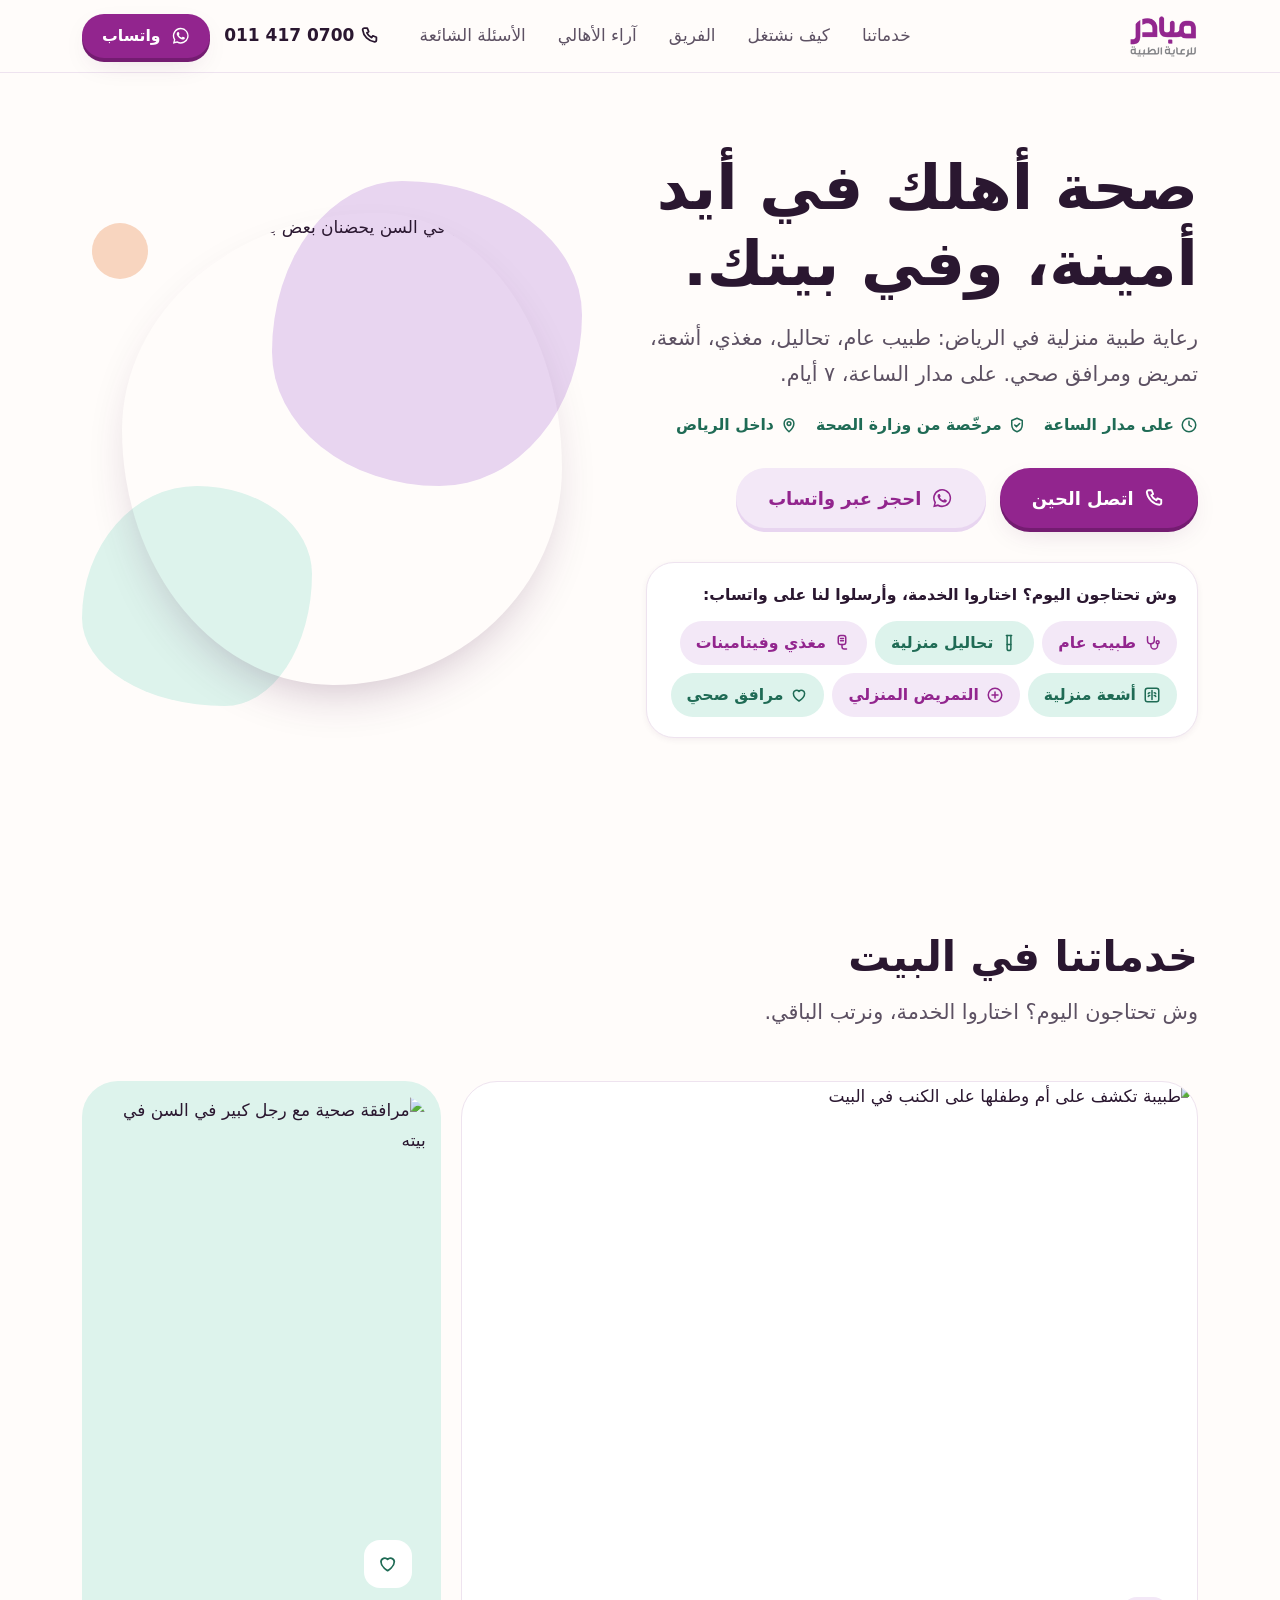
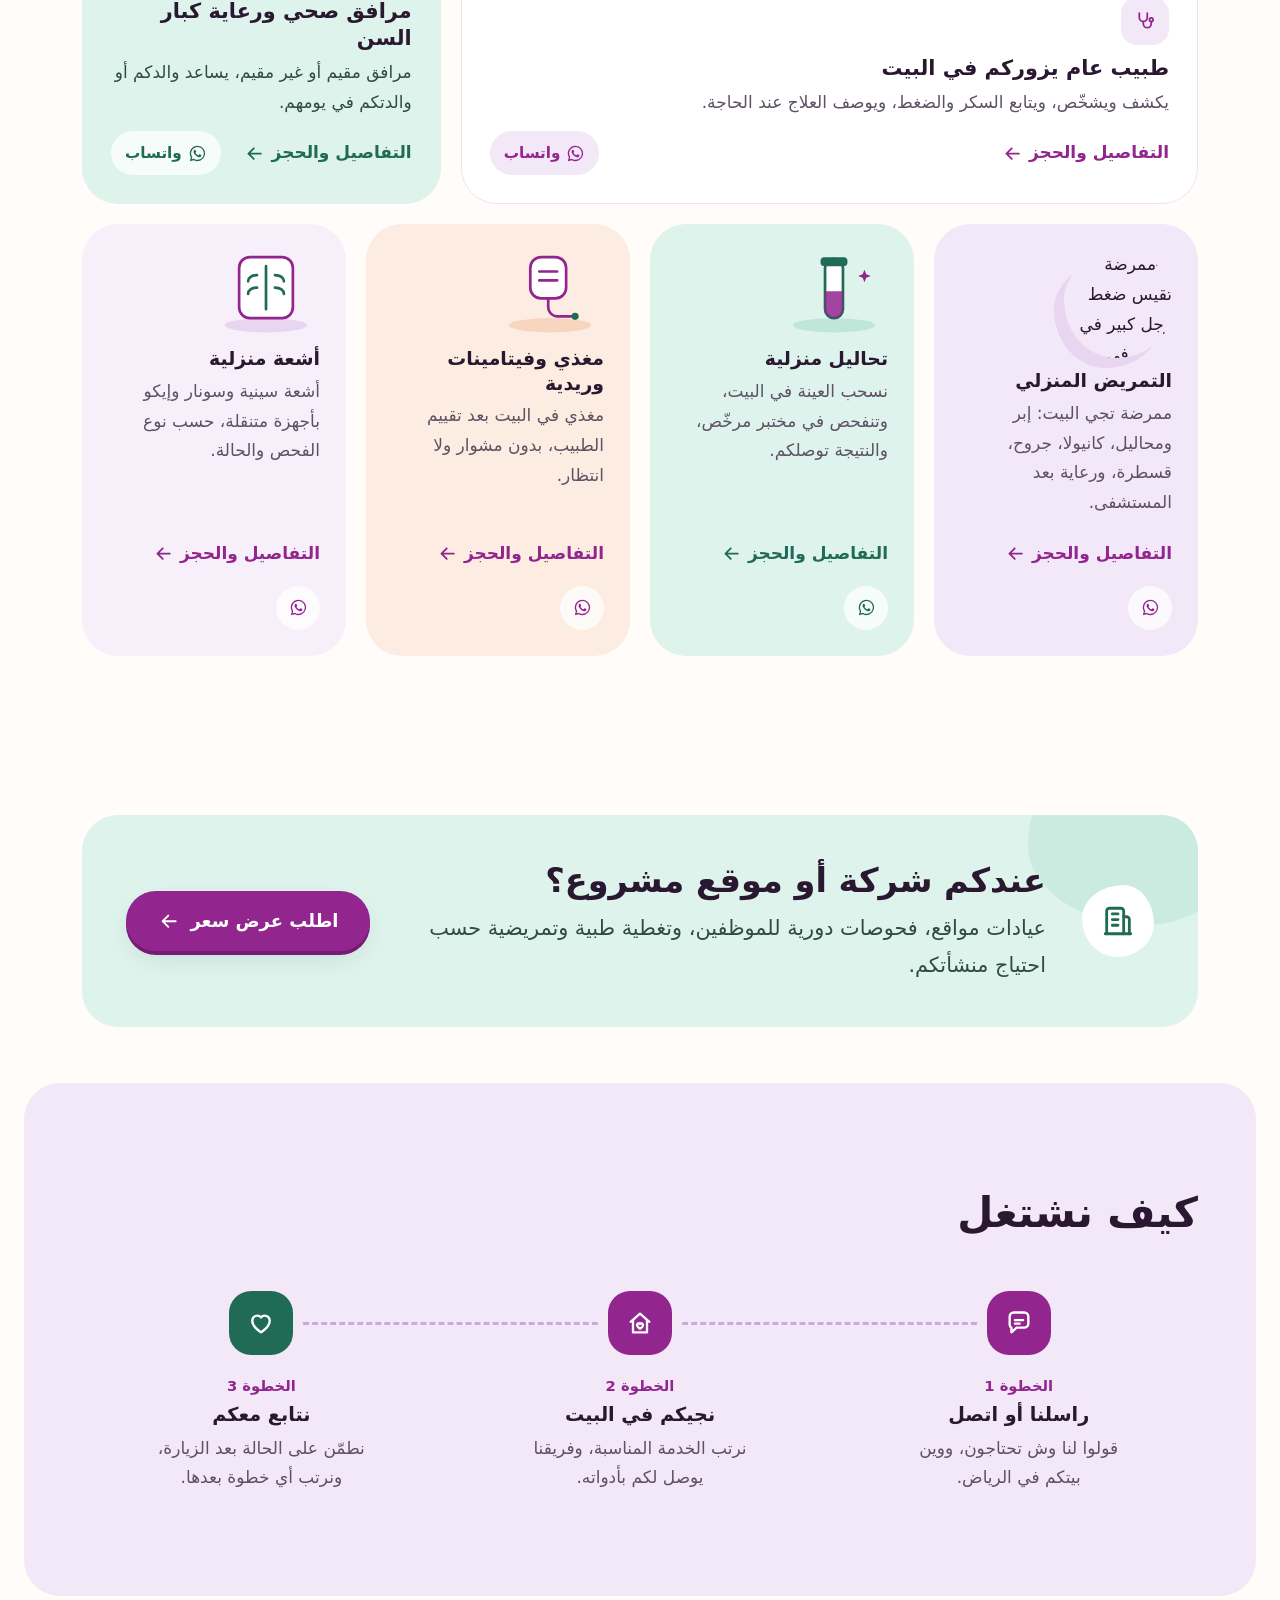
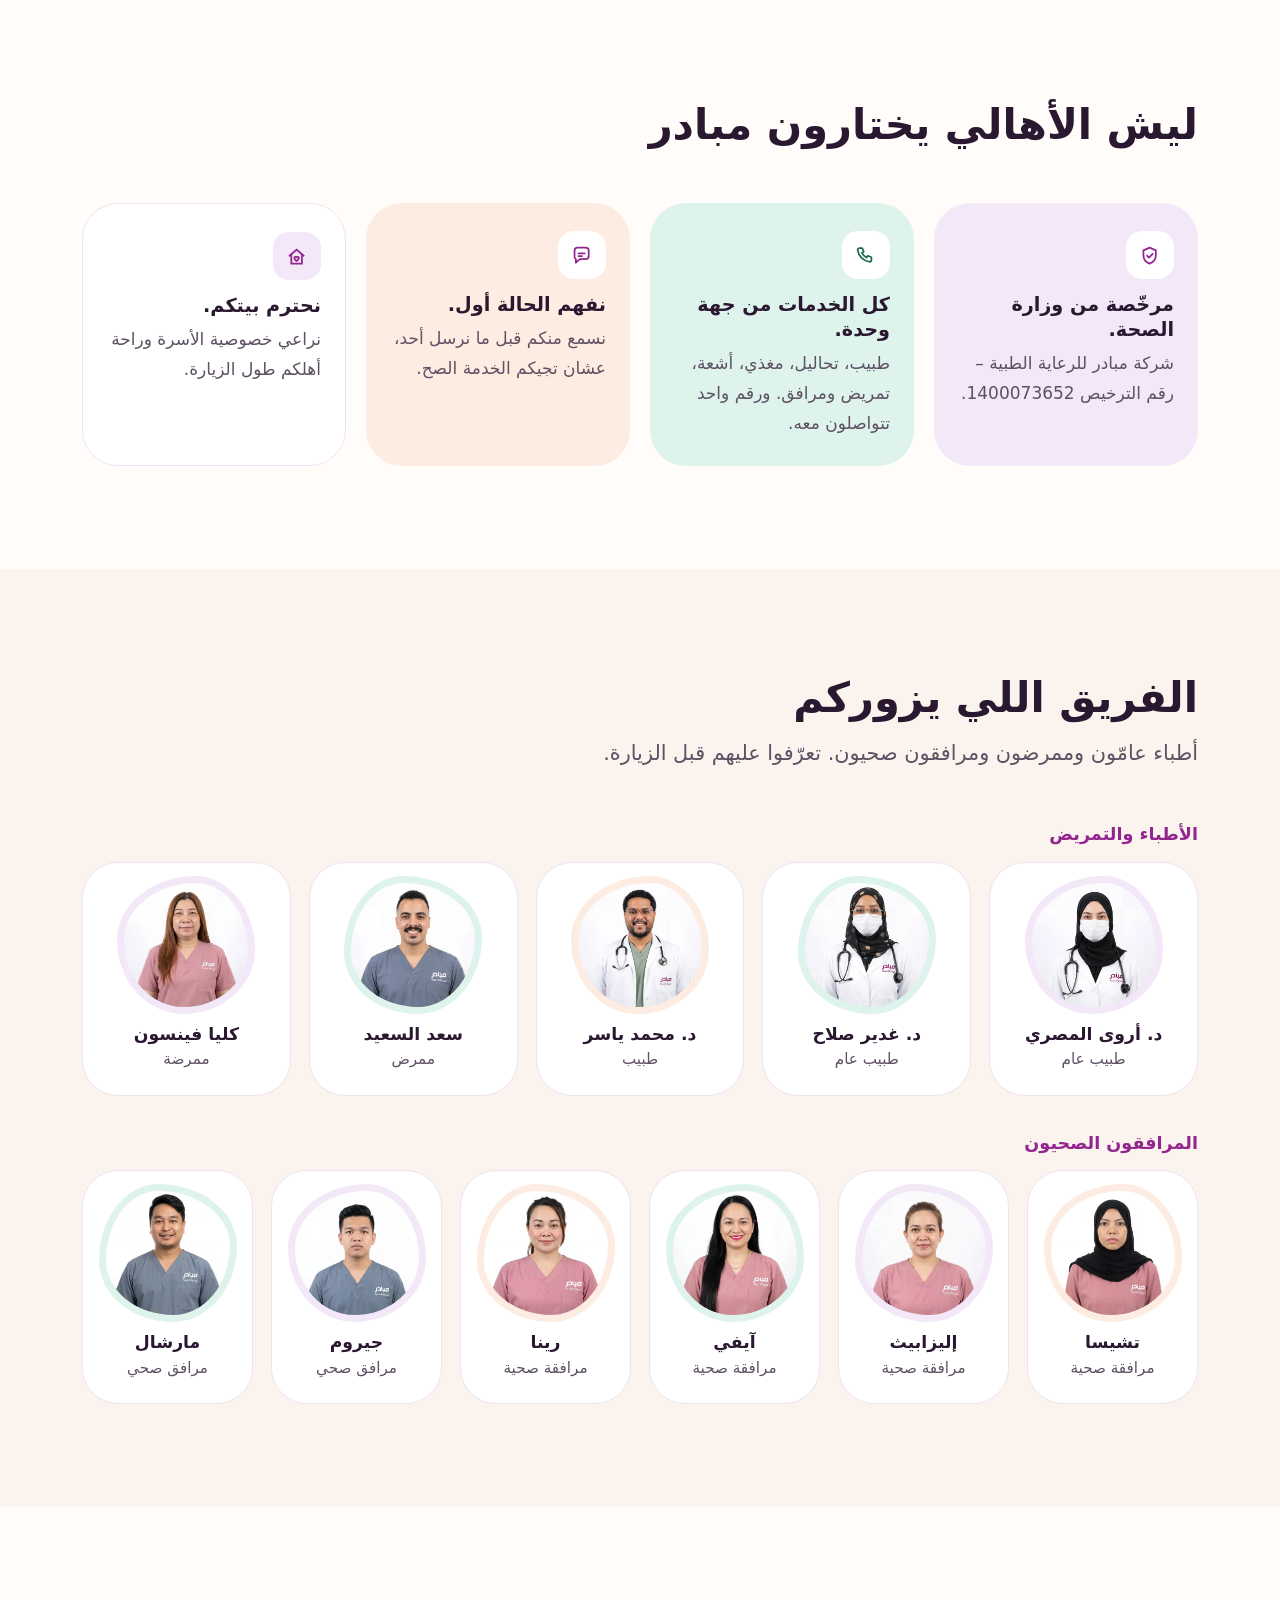
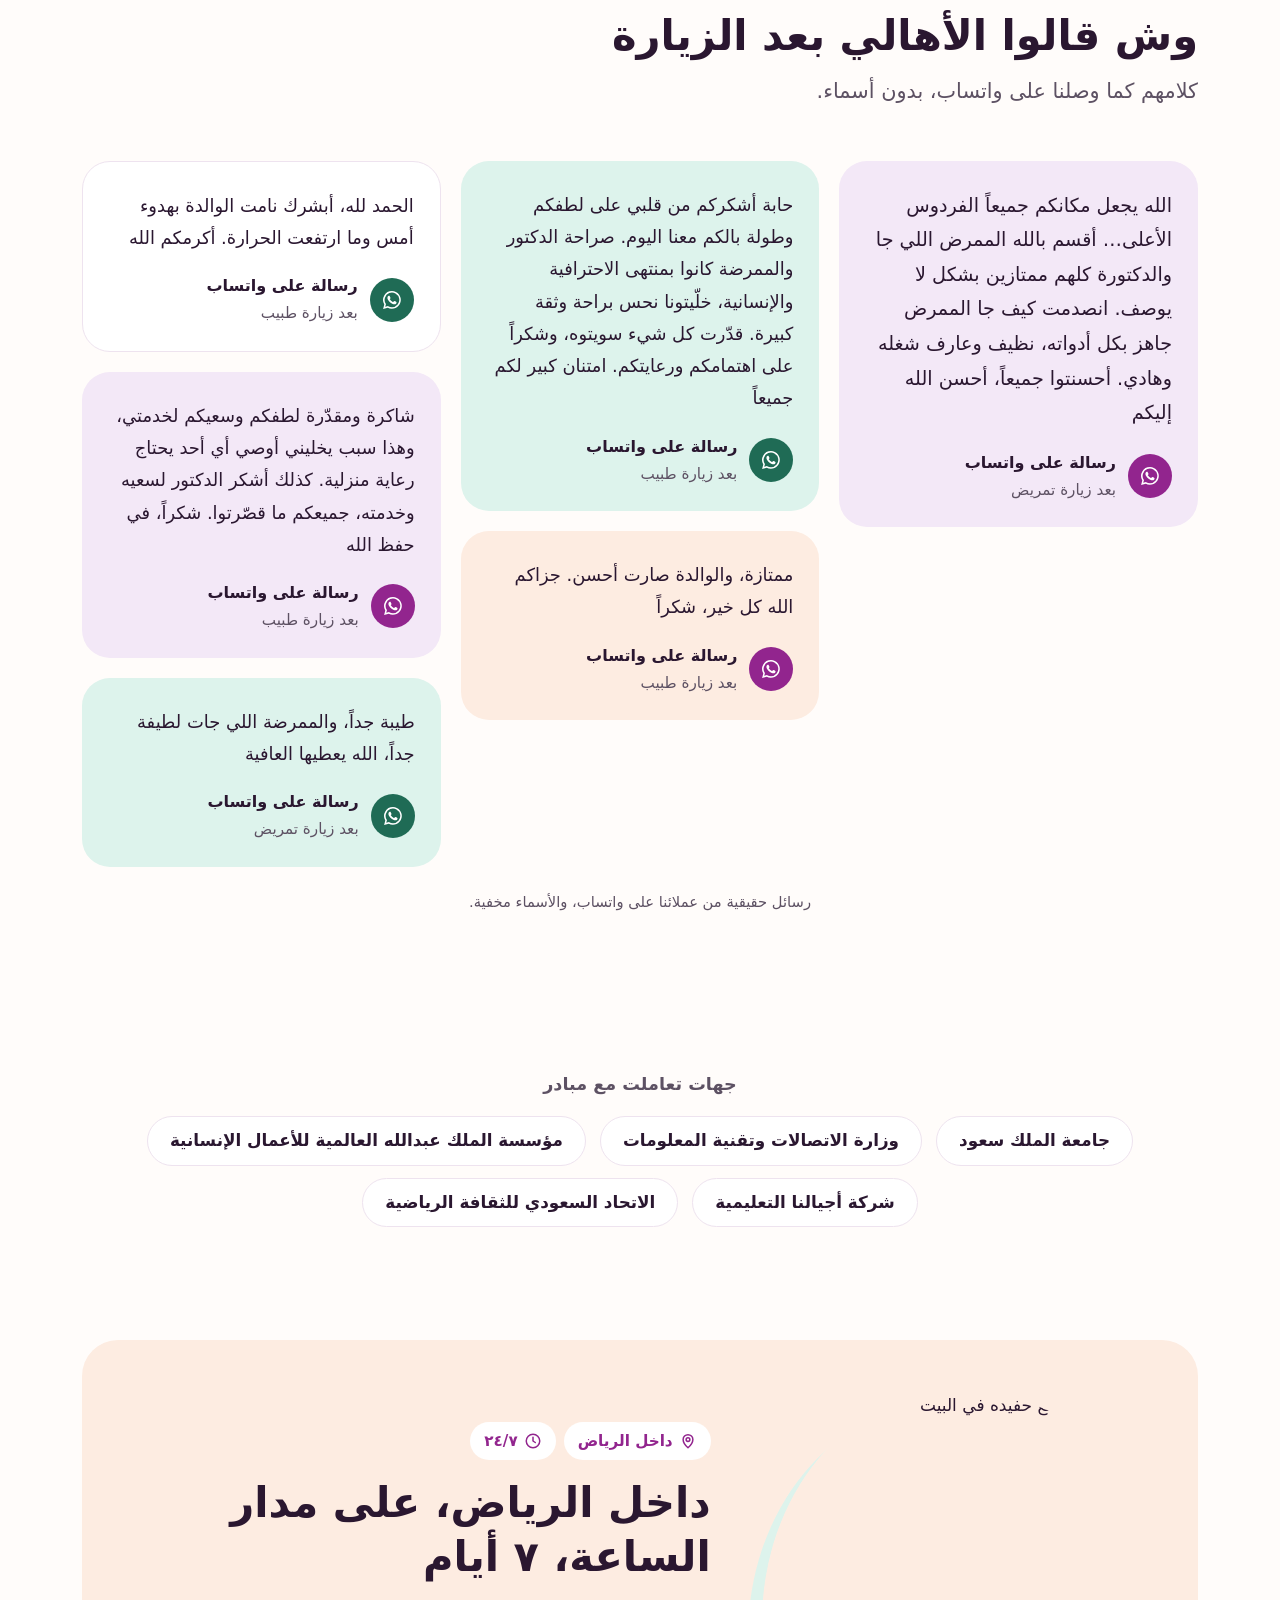
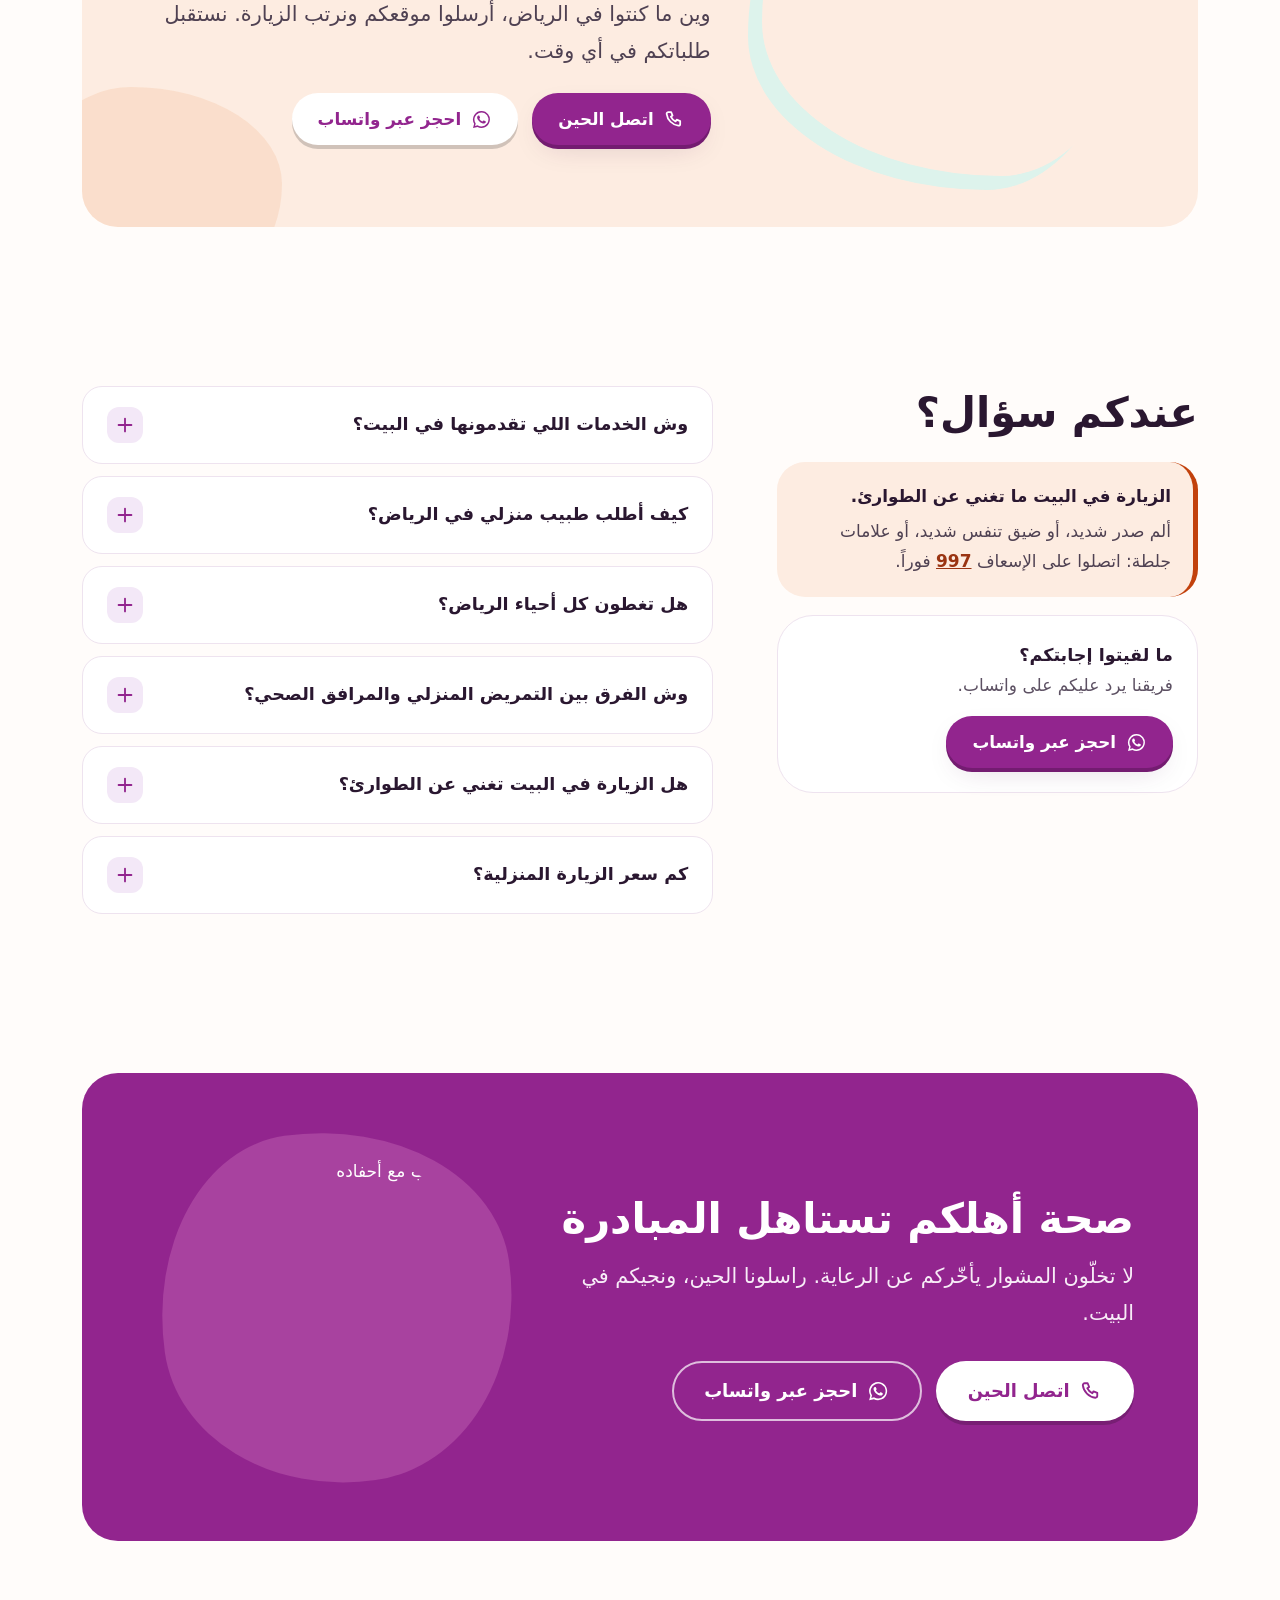
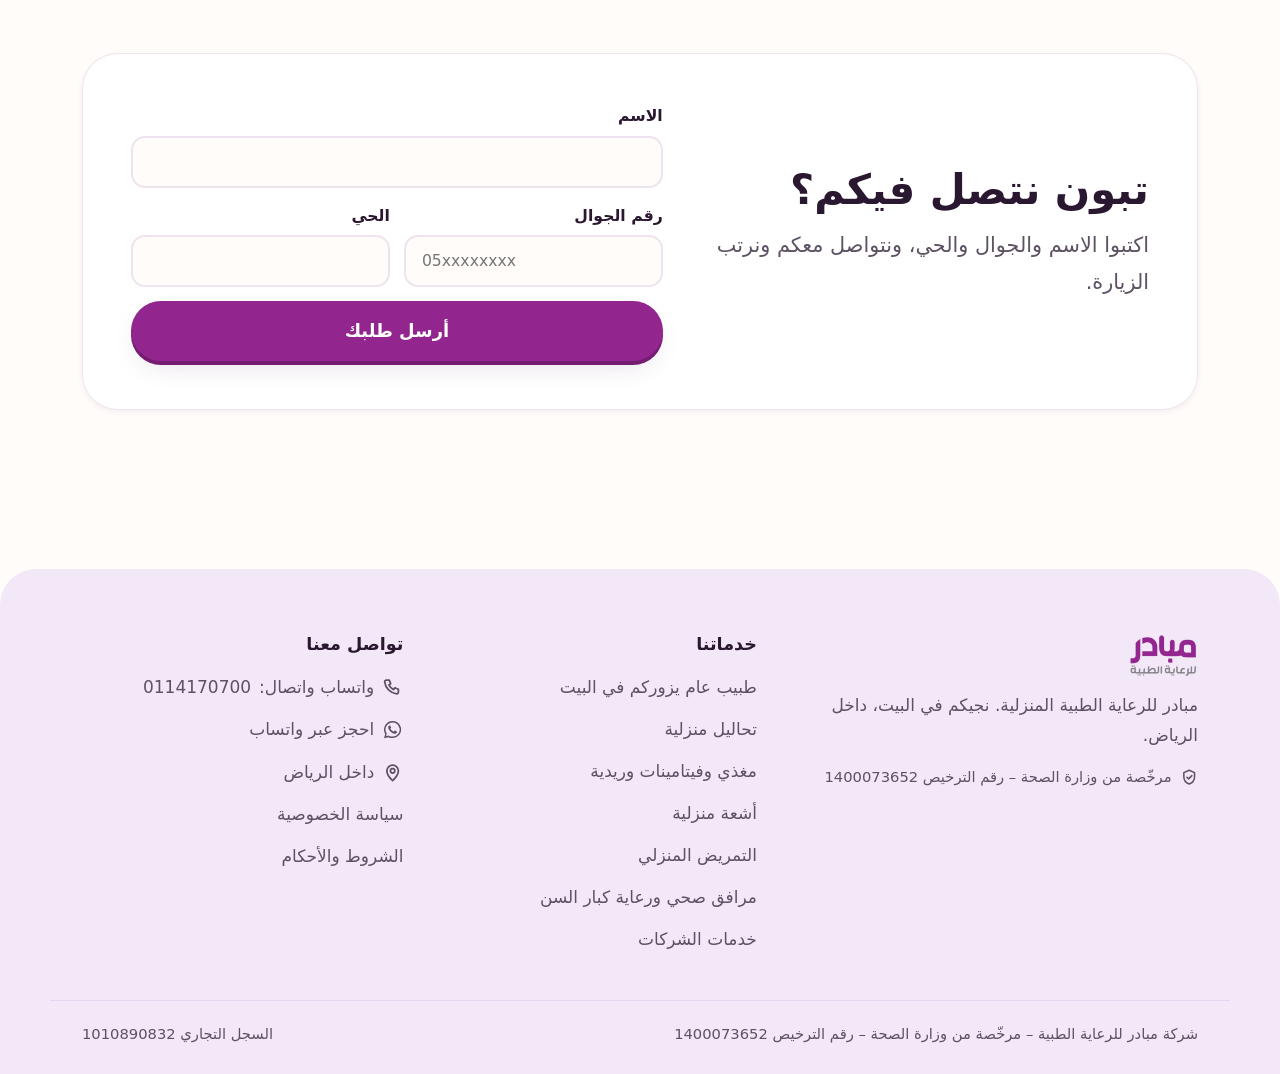
==== commit c53969c8: "Update designs 01, 02, 04 with the new copy; add design 14 (03 as base) - New home copy, 6 real serv" ====
--- a/01/index.html
+++ b/01/index.html
@@ -3,8 +3,8 @@
 <head>
   <meta charset="utf-8">
   <meta name="viewport" content="width=device-width, initial-scale=1">
-  <title>مبادر للرعاية الطبية المنزلية بالرياض | طبيب منزلي، تمريض، مرافق صحي</title>
-  <meta name="description" content="مبادر: رعاية طبية منزلية في الرياض. طبيب يجيك للبيت، تمريض منزلي، مرافق صحي مقيم، علاج طبيعي، وحجامة منزلية. مرخصون من وزارة الصحة السعودية.">
+  <title>رعاية طبية منزلية في الرياض على مدار الساعة | مبادر</title>
+  <meta name="description" content="طبيب عام، تحاليل، مغذي، أشعة، تمريض ومرافق صحي في البيت داخل الرياض. مرخّصة من وزارة الصحة. احجز عبر واتساب.">
   <meta name="theme-color" content="#FFFCFA">
   <link rel="preconnect" href="https://fonts.googleapis.com">
   <link rel="preconnect" href="https://fonts.gstatic.com" crossorigin>
@@ -18,21 +18,22 @@
 <svg width="0" height="0" style="position:absolute" aria-hidden="true">
   <symbol id="i-wa" viewBox="0 0 24 24"><path fill="currentColor" stroke="none" d="M12 2.2a9.7 9.7 0 0 0-8.4 14.6L2.3 21.8l5.1-1.3A9.7 9.7 0 1 0 12 2.2Zm0 17.7a8 8 0 0 1-4.1-1.1l-.3-.2-3 .8.8-2.9-.2-.3A8 8 0 1 1 12 19.9Zm4.4-6c-.2-.1-1.4-.7-1.7-.8-.2-.1-.4-.1-.5.1l-.8.9c-.1.2-.3.2-.5.1a6.6 6.6 0 0 1-3.3-2.9c-.2-.4.2-.4.7-1.3.1-.2 0-.3 0-.4l-.8-1.8c-.2-.5-.4-.4-.5-.4h-.5a.9.9 0 0 0-.6.3 2.7 2.7 0 0 0-.9 2c0 1.2.9 2.4 1 2.5.1.2 1.7 2.7 4.2 3.8 1.6.7 2.2.7 3 .6.5-.1 1.4-.6 1.6-1.1.2-.6.2-1 .1-1.1l-.5-.4Z"/></symbol>
   <symbol id="i-phone" viewBox="0 0 24 24"><path d="M5 3.5h3.2l1.6 4-2 1.3a11 11 0 0 0 5.4 5.4l1.3-2 4 1.6V17a2 2 0 0 1-2 2A15.5 15.5 0 0 1 3 5.5a2 2 0 0 1 2-2Z"/></symbol>
-  <symbol id="i-cal" viewBox="0 0 24 24"><rect x="3.5" y="5" width="17" height="15" rx="3.5"/><path d="M8 3v4M16 3v4M3.5 10h17M8.5 14.5l2 2 4-4"/></symbol>
   <symbol id="i-chat" viewBox="0 0 24 24"><path d="M4 6.5A3.5 3.5 0 0 1 7.5 3h9A3.5 3.5 0 0 1 20 6.5v6a3.5 3.5 0 0 1-3.5 3.5H10l-4.5 4v-4A3.5 3.5 0 0 1 4 12.5v-6Z"/><path d="M8.5 9.5h7M8.5 12.5h4"/></symbol>
-  <symbol id="i-team" viewBox="0 0 24 24"><circle cx="12" cy="7.5" r="3.5"/><path d="M5 20a7 7 0 0 1 14 0"/><path d="M12 13.5v3.5M10.3 15.3h3.4"/></symbol>
   <symbol id="i-heart" viewBox="0 0 24 24"><path d="M12 20s-7.5-4.4-7.5-10.2A4.3 4.3 0 0 1 12 7.2a4.3 4.3 0 0 1 7.5 2.6C19.5 15.6 12 20 12 20Z"/></symbol>
   <symbol id="i-shield" viewBox="0 0 24 24"><path d="M12 3 5 6v5.5c0 4.4 3 8 7 9.5 4-1.5 7-5.1 7-9.5V6l-7-3Z"/><path d="m9 12 2.2 2.2L15.5 10"/></symbol>
   <symbol id="i-pin" viewBox="0 0 24 24"><path d="M12 21s-6.5-5.6-6.5-11a6.5 6.5 0 0 1 13 0c0 5.4-6.5 11-6.5 11Z"/><circle cx="12" cy="10" r="2.5"/></symbol>
+  <symbol id="i-clock" viewBox="0 0 24 24"><circle cx="12" cy="12" r="9"/><path d="M12 7v5l3 2"/></symbol>
   <symbol id="i-check" viewBox="0 0 24 24"><path d="m5 12.5 4.5 4.5L19 7.5"/></symbol>
   <symbol id="i-arrow" viewBox="0 0 24 24"><path d="M19 12H5M11 6l-6 6 6 6"/></symbol>
   <symbol id="i-menu" viewBox="0 0 24 24"><path d="M4 7h16M4 12h16M4 17h10"/></symbol>
   <symbol id="i-close" viewBox="0 0 24 24"><path d="M6 6l12 12M18 6 6 18"/></symbol>
   <symbol id="i-plus" viewBox="0 0 24 24"><path d="M12 5v14M5 12h14"/></symbol>
   <symbol id="i-steth" viewBox="0 0 24 24"><path d="M6 3.5v5a4.5 4.5 0 0 0 9 0v-5"/><path d="M10.5 13v2.5a4.5 4.5 0 0 0 9 0V13"/><circle cx="19.5" cy="11" r="2"/></symbol>
-  <symbol id="i-drop" viewBox="0 0 24 24"><path d="M12 3.5s6 6.4 6 10.5a6 6 0 0 1-12 0c0-4.1 6-10.5 6-10.5Z"/><path d="M9.5 14.5a2.5 2.5 0 0 0 2.5 2.5"/></symbol>
-  <symbol id="i-cup" viewBox="0 0 24 24"><path d="M7 8h10l-1 9a3 3 0 0 1-3 2.6h-2A3 3 0 0 1 8 17L7 8Z"/><path d="M9.5 8V5.5a2.5 2.5 0 0 1 5 0V8"/></symbol>
-  <symbol id="i-move" viewBox="0 0 24 24"><circle cx="13" cy="4.5" r="2"/><path d="M8 21l3-6 3 2v4M7 11l3-3.5 4 1 2.5 3M11 15l-1.5-5"/></symbol>
+  <symbol id="i-tube" viewBox="0 0 24 24"><path d="M14.5 2v17.5a2.5 2.5 0 0 1-5 0V2"/><path d="M8.5 2h7"/><path d="M14.5 14h-5"/></symbol>
+  <symbol id="i-drip" viewBox="0 0 24 24"><rect x="7" y="2" width="10" height="12" rx="3"/><path d="M10 6h4M10 9h4"/><path d="M12 14v3a3 3 0 0 0 3 3h3"/></symbol>
+  <symbol id="i-xray" viewBox="0 0 24 24"><rect x="3" y="3" width="18" height="18" rx="3"/><path d="M12 6v12M9 9c-1.2 0-2 .6-2 1.4M15 9c1.2 0 2 .6 2 1.4M9 12.5c-1.2 0-2 .6-2 1.4M15 12.5c1.2 0 2 .6 2 1.4"/></symbol>
+  <symbol id="i-nurse" viewBox="0 0 24 24"><circle cx="12" cy="12" r="9"/><path d="M12 8v8M8 12h8"/></symbol>
+  <symbol id="i-building" viewBox="0 0 24 24"><path d="M4 21V5a2 2 0 0 1 2-2h8a2 2 0 0 1 2 2v16"/><path d="M16 9h2a2 2 0 0 1 2 2v10"/><path d="M3 21h18M8 7h4M8 11h4M8 15h4"/></symbol>
   <symbol id="i-home" viewBox="0 0 24 24"><path d="M4 11 12 4l8 7"/><path d="M6 9.5V20h12V9.5"/><path d="M12 17s-2.6-1.6-2.6-3.4a1.4 1.4 0 0 1 2.6-.7 1.4 1.4 0 0 1 2.6.7C14.6 15.4 12 17 12 17Z"/></symbol>
 </svg>
 
@@ -47,13 +48,13 @@
     <nav class="nav" aria-label="القائمة الرئيسية">
       <a href="#services">خدماتنا</a>
       <a href="#how">كيف نشتغل</a>
-      <a href="#packages">الباقات</a>
-      <a href="#team">أطباؤنا</a>
+      <a href="#team">الفريق</a>
+      <a href="#reviews">آراء الأهالي</a>
       <a href="#faq">الأسئلة الشائعة</a>
     </nav>
     <div class="header-actions">
       <a class="link-phone" href="tel:+966114170700"><svg class="ic" aria-hidden="true"><use href="#i-phone"/></svg><span dir="ltr">011 417 0700</span></a>
-      <a class="btn btn-wa btn-sm" data-wa="السلام عليكم، أبي أستفسر عن خدمات مبادر" href="https://wa.me/966114170700"><svg class="ic" aria-hidden="true"><use href="#i-wa"/></svg>واتساب</a>
+      <a class="btn btn-wa btn-sm" data-wa href="https://wa.me/966114170700"><svg class="ic" aria-hidden="true"><use href="#i-wa"/></svg>واتساب</a>
       <button class="menu-btn" type="button" aria-expanded="false" aria-controls="mobile-menu" aria-label="فتح القائمة">
         <svg class="ic" aria-hidden="true"><use href="#i-menu"/></svg>
       </button>
@@ -63,10 +64,8 @@
     <nav class="wrap" aria-label="قائمة الجوال">
       <a href="#services">خدماتنا</a>
       <a href="#how">كيف نشتغل</a>
-      <a href="#packages">الباقات</a>
-      <a href="#etizaz">خصومات اعتزاز</a>
-      <a href="#team">أطباؤنا</a>
-      <a href="#reviews">آراء العملاء</a>
+      <a href="#team">الفريق</a>
+      <a href="#reviews">آراء الأهالي</a>
       <a href="#faq">الأسئلة الشائعة</a>
       <a class="btn btn-primary" href="tel:+966114170700"><svg class="ic" aria-hidden="true"><use href="#i-phone"/></svg>اتصل <span dir="ltr">011 417 0700</span></a>
     </nav>
@@ -79,21 +78,26 @@
 <section class="hero" id="top">
   <div class="wrap hero-grid">
     <div class="hero-copy">
-      <p class="eyebrow"><svg class="ic" aria-hidden="true"><use href="#i-shield"/></svg>رعاية طبية منزلية في الرياض، مرخصة من وزارة الصحة</p>
       <h1>صحة أهلك في أيد أمينة، وفي بيتك.</h1>
-      <p class="lead">طبيب، ممرضة، مرافق صحي، أو أخصائي علاج طبيعي، يجونكم للبيت في كل أحياء الرياض، 7 أيام في الأسبوع.</p>
+      <p class="lead">رعاية طبية منزلية في الرياض: طبيب عام، تحاليل، مغذي، أشعة، تمريض ومرافق صحي. على مدار الساعة، ٧ أيام.</p>
+      <ul class="hero-ticks">
+        <li><svg class="ic" aria-hidden="true"><use href="#i-clock"/></svg>على مدار الساعة</li>
+        <li><svg class="ic" aria-hidden="true"><use href="#i-shield"/></svg>مرخّصة من وزارة الصحة</li>
+        <li><svg class="ic" aria-hidden="true"><use href="#i-pin"/></svg>داخل الرياض</li>
+      </ul>
       <div class="hero-ctas">
-        <a class="btn btn-wa btn-lg" data-wa="السلام عليكم، أبي أحجز زيارة منزلية من مبادر" href="https://wa.me/966114170700"><svg class="ic" aria-hidden="true"><use href="#i-wa"/></svg>كلمنا واتساب</a>
-        <a class="btn btn-soft btn-lg" href="tel:+966114170700"><svg class="ic" aria-hidden="true"><use href="#i-phone"/></svg>اتصل <span dir="ltr">011 417 0700</span></a>
+        <a class="btn btn-primary btn-lg" href="tel:+966114170700"><svg class="ic" aria-hidden="true"><use href="#i-phone"/></svg>اتصل الحين</a>
+        <a class="btn btn-soft btn-lg" data-wa href="https://wa.me/966114170700"><svg class="ic" aria-hidden="true"><use href="#i-wa"/></svg>احجز عبر واتساب</a>
       </div>
       <div class="quick">
-        <p class="quick-label" id="quick-label">وش تحتاج اليوم؟ اختر وأرسل لنا مباشرة:</p>
+        <p class="quick-label" id="quick-label">وش تحتاجون اليوم؟ اختاروا الخدمة، وأرسلوا لنا على واتساب:</p>
         <ul class="chips" aria-labelledby="quick-label">
-          <li><a class="chip" data-wa="السلام عليكم، أبي طبيب يجي للبيت" href="https://wa.me/966114170700"><svg class="ic" aria-hidden="true"><use href="#i-steth"/></svg>طبيب للبيت</a></li>
-          <li><a class="chip" data-wa="السلام عليكم، أبي ممرضة منزلية" href="https://wa.me/966114170700"><svg class="ic" aria-hidden="true"><use href="#i-drop"/></svg>تمريض</a></li>
-          <li><a class="chip" data-wa="السلام عليكم، أبي أستفسر عن مرافق صحي" href="https://wa.me/966114170700"><svg class="ic" aria-hidden="true"><use href="#i-heart"/></svg>مرافق صحي</a></li>
-          <li><a class="chip" data-wa="السلام عليكم، أبي جلسة علاج طبيعي في البيت" href="https://wa.me/966114170700"><svg class="ic" aria-hidden="true"><use href="#i-move"/></svg>علاج طبيعي</a></li>
-          <li><a class="chip" data-wa="السلام عليكم، أبي أحجز حجامة منزلية" href="https://wa.me/966114170700"><svg class="ic" aria-hidden="true"><use href="#i-cup"/></svg>حجامة</a></li>
+          <li><a class="chip" data-wa-svc="زيارة طبيب عام" href="https://wa.me/966114170700"><svg class="ic" aria-hidden="true"><use href="#i-steth"/></svg>طبيب عام</a></li>
+          <li><a class="chip" data-wa-svc="تحاليل منزلية" href="https://wa.me/966114170700"><svg class="ic" aria-hidden="true"><use href="#i-tube"/></svg>تحاليل منزلية</a></li>
+          <li><a class="chip" data-wa-svc="مغذي وفيتامينات وريدية" href="https://wa.me/966114170700"><svg class="ic" aria-hidden="true"><use href="#i-drip"/></svg>مغذي وفيتامينات</a></li>
+          <li><a class="chip" data-wa-svc="أشعة منزلية" href="https://wa.me/966114170700"><svg class="ic" aria-hidden="true"><use href="#i-xray"/></svg>أشعة منزلية</a></li>
+          <li><a class="chip" data-wa-svc="تمريض منزلي" href="https://wa.me/966114170700"><svg class="ic" aria-hidden="true"><use href="#i-nurse"/></svg>التمريض المنزلي</a></li>
+          <li><a class="chip" data-wa-svc="مرافق صحي" href="https://wa.me/966114170700"><svg class="ic" aria-hidden="true"><use href="#i-heart"/></svg>مرافق صحي</a></li>
         </ul>
       </div>
     </div>
@@ -112,52 +116,100 @@
 <section class="section" id="services" aria-labelledby="services-title">
   <div class="wrap">
     <div class="section-head">
-      <h2 id="services-title">كيف نقدر نساعدكم</h2>
-      <p>اختر الخدمة، ونرسل لك الكادر المناسب لحالة المريض.</p>
+      <h2 id="services-title">خدماتنا في البيت</h2>
+      <p>وش تحتاجون اليوم؟ اختاروا الخدمة، ونرتب الباقي.</p>
     </div>
     <div class="bento">
       <article class="tile tile-doc">
         <div class="tile-img"><img src="https://images.pexels.com/photos/7653136/pexels-photo-7653136.jpeg?auto=compress&cs=tinysrgb&w=1200" alt="طبيبة تكشف على أم وطفلها على الكنب في البيت" width="1200" height="800" loading="lazy"></div>
         <div class="tile-body">
           <span class="tile-ic"><svg class="ic" aria-hidden="true"><use href="#i-steth"/></svg></span>
-          <h3>طبيب يجيك للبيت</h3>
-          <p>كشف كامل في بيتك بدون انتظار ولا زحمة. تشخيص، وصفة طبية، وتحاليل في نفس الزيارة.</p>
-          <a class="tile-link" data-wa="السلام عليكم، أبي طبيب يجي للبيت" href="https://wa.me/966114170700">احجز الطبيب<svg class="ic" aria-hidden="true"><use href="#i-arrow"/></svg></a>
+          <h3>طبيب عام يزوركم في البيت</h3>
+          <p>يكشف ويشخّص، ويتابع السكر والضغط، ويوصف العلاج عند الحاجة.</p>
+          <div class="tile-foot">
+            <a class="tile-link" href="/خدمة-زيارة-طبيب-للمنزل/" aria-label="التفاصيل والحجز: طبيب عام يزوركم في البيت">التفاصيل والحجز<svg class="ic" aria-hidden="true"><use href="#i-arrow"/></svg></a>
+            <a class="tile-wa" data-wa-svc="زيارة طبيب عام" href="https://wa.me/966114170700" aria-label="احجز طبيب عام عبر واتساب"><svg class="ic" aria-hidden="true"><use href="#i-wa"/></svg>واتساب</a>
+          </div>
         </div>
       </article>
       <article class="tile tile-comp">
-        <div class="tile-img"><img src="https://images.pexels.com/photos/7345465/pexels-photo-7345465.jpeg?auto=compress&cs=tinysrgb&w=900" alt="مرافقة صحية تقيس ضغط رجل كبير في السن في بيته" width="900" height="1100" loading="lazy"></div>
+        <div class="tile-img"><img src="https://images.pexels.com/photos/7345465/pexels-photo-7345465.jpeg?auto=compress&cs=tinysrgb&w=900" alt="مرافقة صحية مع رجل كبير في السن في بيته" width="900" height="1100" loading="lazy"></div>
         <div class="tile-body">
           <span class="tile-ic"><svg class="ic" aria-hidden="true"><use href="#i-heart"/></svg></span>
-          <h3>مرافق صحي مقيم</h3>
-          <p>مرافق مدرب يعتني بالمريض يوميا: الأدوية، النظافة الشخصية، والحركة.</p>
-          <a class="tile-link" href="#packages">شوف الباقات<svg class="ic" aria-hidden="true"><use href="#i-arrow"/></svg></a>
+          <h3>مرافق صحي ورعاية كبار السن</h3>
+          <p>مرافق مقيم أو غير مقيم، يساعد والدكم أو والدتكم في يومهم.</p>
+          <div class="tile-foot">
+            <a class="tile-link" href="/خدمة-المرافق-الطبي-المحترف-بالرياض/" aria-label="التفاصيل والحجز: مرافق صحي ورعاية كبار السن">التفاصيل والحجز<svg class="ic" aria-hidden="true"><use href="#i-arrow"/></svg></a>
+            <a class="tile-wa" data-wa-svc="مرافق صحي" href="https://wa.me/966114170700" aria-label="احجز مرافق صحي عبر واتساب"><svg class="ic" aria-hidden="true"><use href="#i-wa"/></svg>واتساب</a>
+          </div>
         </div>
       </article>
       <article class="tile tile-small tile-lilac">
-        <div class="tile-thumb blob-sm"><img src="https://images.pexels.com/photos/8088861/pexels-photo-8088861.jpeg?auto=compress&cs=tinysrgb&w=500" alt="يد مرافقة تعطي الدواء لشخص كبير في السن" width="500" height="500" loading="lazy"></div>
-        <h3>تمريض منزلي</h3>
-        <p>تغيير جروح، إبر ومغذيات، قسطرة، ومتابعة العلامات الحيوية.</p>
-        <a class="tile-link" data-wa="السلام عليكم، أبي ممرضة منزلية" href="https://wa.me/966114170700">اطلب ممرضة<svg class="ic" aria-hidden="true"><use href="#i-arrow"/></svg></a>
-      </article>
-      <article class="tile tile-small tile-peach">
-        <div class="tile-thumb blob-sm blob-sm-2"><img src="https://images.pexels.com/photos/20860588/pexels-photo-20860588.jpeg?auto=compress&cs=tinysrgb&w=500" alt="أخصائي علاج طبيعي يمدد رجل مريض" width="500" height="500" loading="lazy"></div>
-        <h3>علاج طبيعي بالمنزل</h3>
-        <p>جلسات تأهيل بعد العمليات والإصابات وآلام الظهر، في راحة بيتك.</p>
-        <a class="tile-link" data-wa="السلام عليكم، أبي جلسة علاج طبيعي في البيت" href="https://wa.me/966114170700">احجز جلسة<svg class="ic" aria-hidden="true"><use href="#i-arrow"/></svg></a>
+        <div class="tile-thumb blob-sm"><img src="https://images.pexels.com/photos/7345476/pexels-photo-7345476.jpeg?auto=compress&cs=tinysrgb&w=500" alt="ممرضة تقيس ضغط رجل كبير في السن في بيته" width="500" height="500" loading="lazy"></div>
+        <h3>التمريض المنزلي</h3>
+        <p>ممرضة تجي البيت: إبر ومحاليل، كانيولا، جروح، قسطرة، ورعاية بعد المستشفى.</p>
+        <div class="tile-foot">
+          <a class="tile-link" href="/خدمة-زيارات-التمريض-المنزلي-الرياض/" aria-label="التفاصيل والحجز: التمريض المنزلي">التفاصيل والحجز<svg class="ic" aria-hidden="true"><use href="#i-arrow"/></svg></a>
+          <a class="tile-wa" data-wa-svc="تمريض منزلي" href="https://wa.me/966114170700" aria-label="احجز تمريض منزلي عبر واتساب"><svg class="ic" aria-hidden="true"><use href="#i-wa"/></svg></a>
+        </div>
       </article>
       <article class="tile tile-small tile-mint">
         <svg class="tile-illus" viewBox="0 0 120 96" aria-hidden="true">
-          <ellipse cx="60" cy="82" rx="46" ry="8" fill="#BFE6D8"/>
-          <path d="M34 40h52l-5 30a10 10 0 0 1-10 8H49a10 10 0 0 1-10-8l-5-30Z" fill="#fff" stroke="#1F6B55" stroke-width="3" stroke-linejoin="round"/>
-          <path d="M46 40V30a14 14 0 0 1 28 0v10" fill="none" stroke="#1F6B55" stroke-width="3" stroke-linecap="round"/>
-          <circle cx="60" cy="58" r="6" fill="#92258E" opacity=".85"/>
-          <path d="M96 18l2 5 5 2-5 2-2 5-2-5-5-2 5-2 2-5Z" fill="#92258E"/>
+          <ellipse cx="60" cy="84" rx="46" ry="8" fill="#BFE6D8"/>
+          <rect x="50" y="10" width="20" height="66" rx="10" fill="#fff" stroke="#1F6B55" stroke-width="3"/>
+          <path d="M50 46h20v20a10 10 0 0 1-20 0Z" fill="#92258E" opacity=".85"/>
+          <rect x="45" y="8" width="30" height="10" rx="4" fill="#1F6B55"/>
+          <path d="M94 22l2 5 5 2-5 2-2 5-2-5-5-2 5-2 2-5Z" fill="#92258E"/>
         </svg>
-        <h3>حجامة منزلية</h3>
-        <p>حجامة طبية بأدوات معقمة وكادر مرخص، للرجال والنساء.</p>
-        <a class="tile-link" data-wa="السلام عليكم، أبي أحجز حجامة منزلية" href="https://wa.me/966114170700">اعرف أكثر<svg class="ic" aria-hidden="true"><use href="#i-arrow"/></svg></a>
+        <h3>تحاليل منزلية</h3>
+        <p>نسحب العينة في البيت، وتنفحص في مختبر مرخّص، والنتيجة توصلكم.</p>
+        <div class="tile-foot">
+          <a class="tile-link" href="/lab-tests-at-home/" aria-label="التفاصيل والحجز: تحاليل منزلية">التفاصيل والحجز<svg class="ic" aria-hidden="true"><use href="#i-arrow"/></svg></a>
+          <a class="tile-wa" data-wa-svc="تحاليل منزلية" href="https://wa.me/966114170700" aria-label="احجز تحاليل منزلية عبر واتساب"><svg class="ic" aria-hidden="true"><use href="#i-wa"/></svg></a>
+        </div>
       </article>
+      <article class="tile tile-small tile-peach">
+        <svg class="tile-illus" viewBox="0 0 120 96" aria-hidden="true">
+          <ellipse cx="60" cy="84" rx="46" ry="8" fill="#F8D5BF"/>
+          <rect x="38" y="8" width="40" height="46" rx="12" fill="#fff" stroke="#92258E" stroke-width="3"/>
+          <path d="M48 24h20M48 34h20" stroke="#92258E" stroke-width="3" stroke-linecap="round"/>
+          <path d="M58 54v10a10 10 0 0 0 10 10h16" fill="none" stroke="#92258E" stroke-width="3" stroke-linecap="round"/>
+          <circle cx="88" cy="74" r="4" fill="#1F6B55"/>
+        </svg>
+        <h3>مغذي وفيتامينات وريدية</h3>
+        <p>مغذي في البيت بعد تقييم الطبيب، بدون مشوار ولا انتظار.</p>
+        <div class="tile-foot">
+          <a class="tile-link" href="/iv-drip-at-home/" aria-label="التفاصيل والحجز: مغذي وفيتامينات وريدية">التفاصيل والحجز<svg class="ic" aria-hidden="true"><use href="#i-arrow"/></svg></a>
+          <a class="tile-wa" data-wa-svc="مغذي وفيتامينات وريدية" href="https://wa.me/966114170700" aria-label="احجز مغذي عبر واتساب"><svg class="ic" aria-hidden="true"><use href="#i-wa"/></svg></a>
+        </div>
+      </article>
+      <article class="tile tile-small tile-lilac-2">
+        <svg class="tile-illus" viewBox="0 0 120 96" aria-hidden="true">
+          <ellipse cx="60" cy="84" rx="46" ry="8" fill="#E8D5F0"/>
+          <rect x="30" y="8" width="60" height="68" rx="12" fill="#fff" stroke="#92258E" stroke-width="3"/>
+          <path d="M60 18v48M50 28c-6 0-10 3-10 7M70 28c6 0 10 3 10 7M50 42c-6 0-10 3-10 7M70 42c6 0 10 3 10 7" fill="none" stroke="#1F6B55" stroke-width="3" stroke-linecap="round"/>
+        </svg>
+        <h3>أشعة منزلية</h3>
+        <p>أشعة سينية وسونار وإيكو بأجهزة متنقلة، حسب نوع الفحص والحالة.</p>
+        <div class="tile-foot">
+          <a class="tile-link" href="/home-xray/" aria-label="التفاصيل والحجز: أشعة منزلية">التفاصيل والحجز<svg class="ic" aria-hidden="true"><use href="#i-arrow"/></svg></a>
+          <a class="tile-wa" data-wa-svc="أشعة منزلية" href="https://wa.me/966114170700" aria-label="احجز أشعة منزلية عبر واتساب"><svg class="ic" aria-hidden="true"><use href="#i-wa"/></svg></a>
+        </div>
+      </article>
+    </div>
+  </div>
+</section>
+
+<!-- Pattern: mobader/b2b-band -->
+<section class="section-tight" aria-labelledby="b2b-title">
+  <div class="wrap">
+    <div class="b2b">
+      <span class="b2b-ic"><svg class="ic" aria-hidden="true"><use href="#i-building"/></svg></span>
+      <div class="b2b-copy">
+        <h2 id="b2b-title">عندكم شركة أو موقع مشروع؟</h2>
+        <p>عيادات مواقع، فحوصات دورية للموظفين، وتغطية طبية وتمريضية حسب احتياج منشأتكم.</p>
+      </div>
+      <a class="btn btn-primary btn-lg" href="/corporate-healthcare/">اطلب عرض سعر<svg class="ic" aria-hidden="true"><use href="#i-arrow"/></svg></a>
     </div>
   </div>
 </section>
@@ -166,170 +218,160 @@
 <section class="section section-lilac" id="how" aria-labelledby="how-title">
   <div class="wrap">
     <div class="section-head">
-      <h2 id="how-title">من الطلب إلى باب بيتك</h2>
-      <p>أربع خطوات بسيطة، ومنسق طبي معك من أول رسالة.</p>
+      <h2 id="how-title">كيف نشتغل</h2>
     </div>
     <ol class="timeline">
       <li class="step">
         <span class="step-dot"><svg class="ic" aria-hidden="true"><use href="#i-chat"/></svg></span>
         <span class="step-num">الخطوة 1</span>
-        <h3>اطلب الخدمة</h3>
-        <p>من الموقع، أو بالاتصال، أو واتساب.</p>
+        <h3>راسلنا أو اتصل</h3>
+        <p>قولوا لنا وش تحتاجون، ووين بيتكم في الرياض.</p>
       </li>
       <li class="step">
-        <span class="step-dot"><svg class="ic" aria-hidden="true"><use href="#i-phone"/></svg></span>
+        <span class="step-dot"><svg class="ic" aria-hidden="true"><use href="#i-home"/></svg></span>
         <span class="step-num">الخطوة 2</span>
-        <h3>نتصل ونفهم الحالة</h3>
-        <p>منسق طبي يسألك عن حالة المريض ويحدد معك الموعد.</p>
-      </li>
-      <li class="step">
-        <span class="step-dot"><svg class="ic" aria-hidden="true"><use href="#i-team"/></svg></span>
-        <span class="step-num">الخطوة 3</span>
-        <h3>نرسل الكادر المناسب</h3>
-        <p>طبيب أو ممرض أو مرافق، حسب احتياج المريض.</p>
+        <h3>نجيكم في البيت</h3>
+        <p>نرتب الخدمة المناسبة، وفريقنا يوصل لكم بأدواته.</p>
       </li>
       <li class="step">
         <span class="step-dot step-dot-mint"><svg class="ic" aria-hidden="true"><use href="#i-heart"/></svg></span>
-        <span class="step-num">الخطوة 4</span>
-        <h3>نتابع معك بعدها</h3>
-        <p>تقرير الزيارة ومتابعة حتى يتحسن المريض.</p>
+        <span class="step-num">الخطوة 3</span>
+        <h3>نتابع معكم</h3>
+        <p>نطمّن على الحالة بعد الزيارة، ونرتب أي خطوة بعدها.</p>
       </li>
     </ol>
   </div>
 </section>
 
-<!-- Pattern: mobader/packages -->
-<section class="section" id="packages" aria-labelledby="packages-title">
+<!-- Pattern: mobader/why -->
+<section class="section" id="why" aria-labelledby="why-title">
   <div class="wrap">
     <div class="section-head">
-      <h2 id="packages-title">باقات المرافق الصحي</h2>
-      <p>اختر الباقة اللي تناسب حالة المريض. كل الباقات تشمل منسق طبي يتابع معك.</p>
-    </div>
-    <div class="packages">
-      <article class="pkg">
-        <h3>بالساعات</h3>
-        <p class="pkg-sub">للمرافقة اليومية المؤقتة</p>
-        <p class="price"><span class="amount">1,500</span> <span class="unit">ر.س / أسبوع</span></p>
-        <ul class="ticks">
-          <li><svg class="ic" aria-hidden="true"><use href="#i-check"/></svg>12 ساعة يوميا</li>
-          <li><svg class="ic" aria-hidden="true"><use href="#i-check"/></svg>متابعة الأدوية والعناية الشخصية</li>
-          <li><svg class="ic" aria-hidden="true"><use href="#i-check"/></svg>تقرير يومي للأهل</li>
-        </ul>
-        <a class="btn btn-soft btn-block" data-wa="السلام عليكم، أبي أستفسر عن باقة المرافق بالساعات (1,500 ر.س / أسبوع)" href="https://wa.me/966114170700">اطلب الباقة</a>
-      </article>
-      <article class="pkg pkg-main">
-        <p class="pkg-tag">رعاية على مدار الساعة</p>
-        <h3>مرافق مقيم</h3>
-        <p class="pkg-sub">رعاية كاملة في البيت</p>
-        <p class="price"><span class="amount">6,900</span> <span class="unit">ر.س / شهر</span></p>
-        <ul class="ticks">
-          <li><svg class="ic" aria-hidden="true"><use href="#i-check"/></svg>إقامة كاملة 24 ساعة</li>
-          <li><svg class="ic" aria-hidden="true"><use href="#i-check"/></svg>زيارة طبيب شهرية مجانا</li>
-          <li><svg class="ic" aria-hidden="true"><use href="#i-check"/></svg>بديل فوري عند الغياب</li>
-          <li><svg class="ic" aria-hidden="true"><use href="#i-check"/></svg>منسق طبي مخصص لك</li>
-        </ul>
-        <a class="btn btn-primary btn-block" data-wa="السلام عليكم، أبي أستفسر عن باقة المرافق المقيم (6,900 ر.س / شهر)" href="https://wa.me/966114170700">اطلب الباقة</a>
-      </article>
-      <article class="pkg">
-        <h3>مقيم 3 أشهر</h3>
-        <p class="pkg-sub">للحالات طويلة المدى</p>
-        <p class="price"><span class="amount">18,900</span> <span class="unit">ر.س / 3 أشهر</span></p>
-        <ul class="ticks">
-          <li><svg class="ic" aria-hidden="true"><use href="#i-check"/></svg>كل مزايا المرافق المقيم</li>
-          <li><svg class="ic" aria-hidden="true"><use href="#i-check"/></svg>3 زيارات طبيب مجانا</li>
-          <li><svg class="ic" aria-hidden="true"><use href="#i-check"/></svg>سعر أقل من الشهري</li>
-        </ul>
-        <a class="btn btn-soft btn-block" data-wa="السلام عليكم، أبي أستفسر عن باقة المرافق المقيم 3 أشهر (18,900 ر.س)" href="https://wa.me/966114170700">اطلب الباقة</a>
-      </article>
-    </div>
-    <p class="note">الأسعار في هذا التصميم للعرض فقط، وتعتمد بعد تأكيد مبادر.</p>
-  </div>
-</section>
-
-<!-- Pattern: mobader/etizaz -->
-<section class="section section-tight" id="etizaz" aria-labelledby="etizaz-title">
-  <div class="wrap">
-    <div class="etizaz">
-      <div class="etizaz-art">
-        <div class="blob blob-etizaz"><img src="https://images.pexels.com/photos/9127577/pexels-photo-9127577.jpeg?auto=compress&cs=tinysrgb&w=800" alt="جد بالثوب مع حفيده في البيت" width="800" height="800" loading="lazy"></div>
-      </div>
-      <div class="etizaz-copy">
-        <p class="eyebrow eyebrow-plum"><svg class="ic" aria-hidden="true"><use href="#i-heart"/></svg>خصومات اعتزاز</p>
-        <h2 id="etizaz-title">لأن كبارنا يستاهلون أكثر</h2>
-        <p>خصم خاص لكبار السن، والأشخاص ذوي الإعاقة، ومنسوبي الجهات الحكومية. اسأل عن الخصم عند الحجز.</p>
-        <ul class="etizaz-who">
-          <li>كبار السن</li>
-          <li>الأشخاص ذوو الإعاقة</li>
-          <li>منسوبو الجهات الحكومية</li>
-        </ul>
-        <a class="btn btn-primary" data-wa="السلام عليكم، أبي أعرف شروط خصومات اعتزاز" href="https://wa.me/966114170700"><svg class="ic" aria-hidden="true"><use href="#i-wa"/></svg>اسأل عن الخصم</a>
-      </div>
-    </div>
+      <h2 id="why-title">ليش الأهالي يختارون مبادر</h2>
+    </div>
+    <ul class="why">
+      <li class="why-item w-lilac">
+        <span class="why-ic"><svg class="ic" aria-hidden="true"><use href="#i-shield"/></svg></span>
+        <h3>مرخّصة من وزارة الصحة.</h3>
+        <p>شركة مبادر للرعاية الطبية – رقم الترخيص 1400073652.</p>
+      </li>
+      <li class="why-item w-mint">
+        <span class="why-ic"><svg class="ic" aria-hidden="true"><use href="#i-phone"/></svg></span>
+        <h3>كل الخدمات من جهة وحدة.</h3>
+        <p>طبيب، تحاليل، مغذي، أشعة، تمريض ومرافق. ورقم واحد تتواصلون معه.</p>
+      </li>
+      <li class="why-item w-peach">
+        <span class="why-ic"><svg class="ic" aria-hidden="true"><use href="#i-chat"/></svg></span>
+        <h3>نفهم الحالة أول.</h3>
+        <p>نسمع منكم قبل ما نرسل أحد، عشان تجيكم الخدمة الصح.</p>
+      </li>
+      <li class="why-item w-white">
+        <span class="why-ic"><svg class="ic" aria-hidden="true"><use href="#i-home"/></svg></span>
+        <h3>نحترم بيتكم.</h3>
+        <p>نراعي خصوصية الأسرة وراحة أهلكم طول الزيارة.</p>
+      </li>
+    </ul>
   </div>
 </section>
 
 <!-- Pattern: mobader/team -->
-<section class="section" id="team" aria-labelledby="team-title">
+<section class="section section-warm" id="team" aria-labelledby="team-title">
   <div class="wrap">
     <div class="section-head">
-      <h2 id="team-title">فريق طبي تثق فيه</h2>
-      <p>أطباء مرخصون من الهيئة السعودية للتخصصات الصحية، بخبرة في الرعاية المنزلية.</p>
-    </div>
-    <div class="team">
-      <article class="member">
-        <div class="member-photo m-lilac"><img src="https://images.pexels.com/photos/30722678/pexels-photo-30722678.jpeg?auto=compress&cs=tinysrgb&w=600" alt="صورة د. صبا شمس الدين" width="600" height="600" loading="lazy"></div>
-        <h3>د. صبا شمس الدين</h3>
-        <p>طب الأسرة</p>
-      </article>
-      <article class="member">
-        <div class="member-photo m-mint"><img src="https://images.pexels.com/photos/32115957/pexels-photo-32115957.jpeg?auto=compress&cs=tinysrgb&w=600" alt="صورة د. أحمد صلاح عيد" width="600" height="600" loading="lazy"></div>
-        <h3>د. أحمد صلاح عيد</h3>
-        <p>طب عام</p>
-      </article>
-      <article class="member">
-        <div class="member-photo m-peach"><img src="https://images.pexels.com/photos/5888168/pexels-photo-5888168.jpeg?auto=compress&cs=tinysrgb&w=600" alt="صورة د. محمد ياسر إبراهيم" width="600" height="600" loading="lazy"></div>
-        <h3>د. محمد ياسر إبراهيم</h3>
-        <p>باطنية</p>
-      </article>
-      <article class="member">
-        <div class="member-photo m-lilac"><img src="https://images.pexels.com/photos/7578797/pexels-photo-7578797.jpeg?auto=compress&cs=tinysrgb&w=600" alt="عضوة من فريق التمريض في مبادر" width="600" height="600" loading="lazy"></div>
-        <h3>فريق التمريض</h3>
-        <p>ممرضات مصنفات</p>
-      </article>
-    </div>
+      <h2 id="team-title">الفريق اللي يزوركم</h2>
+      <p>أطباء عامّون وممرضون ومرافقون صحيون. تعرّفوا عليهم قبل الزيارة.</p>
+    </div>
+    <h3 class="team-h">الأطباء والتمريض</h3>
+    <ul class="team team-5">
+      <li class="member"><div class="member-photo m-lilac"><img src="../assets/team/arwa.webp" alt="د. أروى المصري، طبيب عام" width="480" height="600" loading="lazy" decoding="async"></div><h4>د. أروى المصري</h4><p>طبيب عام</p></li>
+      <li class="member"><div class="member-photo m-mint"><img src="../assets/team/ghadeer.webp" alt="د. غدير صلاح، طبيب عام" width="480" height="600" loading="lazy" decoding="async"></div><h4>د. غدير صلاح</h4><p>طبيب عام</p></li>
+      <li class="member"><div class="member-photo m-peach"><img src="../assets/team/mohamed.webp" alt="د. محمد ياسر، طبيب" width="480" height="600" loading="lazy" decoding="async"></div><h4>د. محمد ياسر</h4><p>طبيب</p></li>
+      <li class="member"><div class="member-photo m-mint"><img src="../assets/team/saad.webp" alt="سعد السعيد، ممرض" width="480" height="600" loading="lazy" decoding="async"></div><h4>سعد السعيد</h4><p>ممرض</p></li>
+      <li class="member"><div class="member-photo m-lilac"><img src="../assets/team/clea.webp" alt="كليا فينسون، ممرضة" width="480" height="600" loading="lazy" decoding="async"></div><h4>كليا فينسون</h4><p>ممرضة</p></li>
+    </ul>
+    <h3 class="team-h">المرافقون الصحيون</h3>
+    <ul class="team team-6">
+      <li class="member"><div class="member-photo m-peach"><img src="../assets/team/chessa.webp" alt="تشيسا، مرافقة صحية" width="480" height="600" loading="lazy" decoding="async"></div><h4>تشيسا</h4><p>مرافقة صحية</p></li>
+      <li class="member"><div class="member-photo m-lilac"><img src="../assets/team/elizabeth.webp" alt="إليزابيث، مرافقة صحية" width="480" height="600" loading="lazy" decoding="async"></div><h4>إليزابيث</h4><p>مرافقة صحية</p></li>
+      <li class="member"><div class="member-photo m-mint"><img src="../assets/team/ivy.webp" alt="آيفي، مرافقة صحية" width="480" height="600" loading="lazy" decoding="async"></div><h4>آيفي</h4><p>مرافقة صحية</p></li>
+      <li class="member"><div class="member-photo m-peach"><img src="../assets/team/rina.webp" alt="رينا، مرافقة صحية" width="480" height="600" loading="lazy" decoding="async"></div><h4>رينا</h4><p>مرافقة صحية</p></li>
+      <li class="member"><div class="member-photo m-lilac"><img src="../assets/team/jerome.webp" alt="جيروم، مرافق صحي" width="480" height="600" loading="lazy" decoding="async"></div><h4>جيروم</h4><p>مرافق صحي</p></li>
+      <li class="member"><div class="member-photo m-mint"><img src="../assets/team/martial.webp" alt="مارشال، مرافق صحي" width="480" height="600" loading="lazy" decoding="async"></div><h4>مارشال</h4><p>مرافق صحي</p></li>
+    </ul>
   </div>
 </section>
 
 <!-- Pattern: mobader/testimonials -->
-<section class="section section-warm" id="reviews" aria-labelledby="reviews-title">
+<section class="section" id="reviews" aria-labelledby="reviews-title">
   <div class="wrap">
     <div class="section-head">
-      <h2 id="reviews-title">عائلات في الرياض تثق في مبادر</h2>
-      <p>كلام أهالي جربوا الرعاية في البيت.</p>
+      <h2 id="reviews-title">وش قالوا الأهالي بعد الزيارة</h2>
+      <p>كلامهم كما وصلنا على واتساب، بدون أسماء.</p>
     </div>
     <div class="quotes">
       <figure class="quote q-lilac">
-        <blockquote>"الوالدة بعد العملية ما كانت تقدر تطلع للمستشفى. الطبيب جانا البيت، والممرضة صارت تجي كل يوم. طمنونا عليها."</blockquote>
-        <figcaption><span class="avatar a-plum" aria-hidden="true">ن</span><span><strong>نورة العتيبي</strong> حي الياسمين</span></figcaption>
+        <blockquote>الله يجعل مكانكم جميعاً الفردوس الأعلى… أقسم بالله الممرض اللي جا والدكتورة كلهم ممتازين بشكل لا يوصف. انصدمت كيف جا الممرض جاهز بكل أدواته، نظيف وعارف شغله وهادي. أحسنتوا جميعاً، أحسن الله إليكم</blockquote>
+        <figcaption><span class="avatar a-plum" aria-hidden="true"><svg class="ic"><use href="#i-wa"/></svg></span><span><strong>رسالة على واتساب</strong>بعد زيارة تمريض</span></figcaption>
       </figure>
       <figure class="quote q-mint">
-        <blockquote>"المرافق الصحي مع الوالد من 6 شهور. منظم ومحترم، والمنسق يتابع معنا كل أسبوع."</blockquote>
-        <figcaption><img class="avatar" src="https://images.pexels.com/photos/30627674/pexels-photo-30627674.jpeg?auto=compress&cs=tinysrgb&w=120" alt="" width="120" height="120" loading="lazy"><span><strong>فهد القحطاني</strong> حي الملقا</span></figcaption>
+        <blockquote>حابة أشكركم من قلبي على لطفكم وطولة بالكم معنا اليوم. صراحة الدكتور والممرضة كانوا بمنتهى الاحترافية والإنسانية، خلّيتونا نحس براحة وثقة كبيرة. قدّرت كل شيء سويتوه، وشكراً على اهتمامكم ورعايتكم. امتنان كبير لكم جميعاً</blockquote>
+        <figcaption><span class="avatar a-mint" aria-hidden="true"><svg class="ic"><use href="#i-wa"/></svg></span><span><strong>رسالة على واتساب</strong>بعد زيارة طبيب</span></figcaption>
       </figure>
       <figure class="quote q-peach">
-        <blockquote>"جلسات العلاج الطبيعي في البيت فرقت معي كثير بعد إصابة الركبة. أنصح فيهم."</blockquote>
-        <figcaption><span class="avatar a-mint" aria-hidden="true">س</span><span><strong>سارة الدوسري</strong> حي العارض</span></figcaption>
+        <blockquote>ممتازة، والوالدة صارت أحسن. جزاكم الله كل خير، شكراً</blockquote>
+        <figcaption><span class="avatar a-plum" aria-hidden="true"><svg class="ic"><use href="#i-wa"/></svg></span><span><strong>رسالة على واتساب</strong>بعد زيارة طبيب</span></figcaption>
       </figure>
       <figure class="quote q-white">
-        <blockquote>"حجزت من الواتساب وأنا في الدوام، والمنسق رتب كل شي مع الوالدة في البيت. ارتحت كثير."</blockquote>
-        <figcaption><img class="avatar" src="https://images.pexels.com/photos/7984733/pexels-photo-7984733.jpeg?auto=compress&cs=tinysrgb&w=120" alt="" width="120" height="120" loading="lazy"><span><strong>عبدالله الشهري</strong> حي النرجس</span></figcaption>
+        <blockquote>الحمد لله، أبشرك نامت الوالدة بهدوء أمس وما ارتفعت الحرارة. أكرمكم الله</blockquote>
+        <figcaption><span class="avatar a-mint" aria-hidden="true"><svg class="ic"><use href="#i-wa"/></svg></span><span><strong>رسالة على واتساب</strong>بعد زيارة طبيب</span></figcaption>
       </figure>
       <figure class="quote q-lilac">
-        <blockquote>"الطبيبة كانت لطيفة مع بنتي وشرحت لنا كل شي بهدوء."</blockquote>
-        <figcaption><span class="avatar a-plum" aria-hidden="true">ر</span><span><strong>ريم المطيري</strong> حي الربيع</span></figcaption>
+        <blockquote>شاكرة ومقدّرة لطفكم وسعيكم لخدمتي، وهذا سبب يخليني أوصي أي أحد يحتاج رعاية منزلية. كذلك أشكر الدكتور لسعيه وخدمته، جميعكم ما قصّرتوا. شكراً، في حفظ الله</blockquote>
+        <figcaption><span class="avatar a-plum" aria-hidden="true"><svg class="ic"><use href="#i-wa"/></svg></span><span><strong>رسالة على واتساب</strong>بعد زيارة طبيب</span></figcaption>
       </figure>
-    </div>
-    <p class="note">آراء العملاء في هذا التصميم أمثلة للعرض فقط.</p>
+      <figure class="quote q-mint">
+        <blockquote>طيبة جداً، والممرضة اللي جات لطيفة جداً، الله يعطيها العافية</blockquote>
+        <figcaption><span class="avatar a-mint" aria-hidden="true"><svg class="ic"><use href="#i-wa"/></svg></span><span><strong>رسالة على واتساب</strong>بعد زيارة تمريض</span></figcaption>
+      </figure>
+    </div>
+    <p class="note">رسائل حقيقية من عملائنا على واتساب، والأسماء مخفية.</p>
+  </div>
+</section>
+
+<!-- Pattern: mobader/clients-strip -->
+<section class="section-tight clients" aria-labelledby="clients-title">
+  <div class="wrap">
+    <h2 id="clients-title" class="clients-h">جهات تعاملت مع مبادر</h2>
+    <ul class="clients-list">
+      <li>جامعة الملك سعود</li>
+      <li>وزارة الاتصالات وتقنية المعلومات</li>
+      <li>مؤسسة الملك عبدالله العالمية للأعمال الإنسانية</li>
+      <li>شركة أجيالنا التعليمية</li>
+      <li>الاتحاد السعودي للثقافة الرياضية</li>
+    </ul>
+  </div>
+</section>
+
+<!-- Pattern: mobader/coverage -->
+<section class="section-tight" id="coverage" aria-labelledby="coverage-title">
+  <div class="wrap">
+    <div class="coverage">
+      <div class="coverage-art">
+        <div class="blob blob-coverage"><img src="https://images.pexels.com/photos/9127577/pexels-photo-9127577.jpeg?auto=compress&cs=tinysrgb&w=800" alt="جد بالثوب مع حفيده في البيت" width="800" height="800" loading="lazy"></div>
+      </div>
+      <div class="coverage-copy">
+        <ul class="coverage-ics" aria-hidden="true">
+          <li><svg class="ic"><use href="#i-pin"/></svg>داخل الرياض</li>
+          <li><svg class="ic"><use href="#i-clock"/></svg>٢٤/٧</li>
+        </ul>
+        <h2 id="coverage-title">داخل الرياض، على مدار الساعة، ٧ أيام</h2>
+        <p>وين ما كنتوا في الرياض، أرسلوا موقعكم ونرتب الزيارة. نستقبل طلباتكم في أي وقت.</p>
+        <div class="hero-ctas">
+          <a class="btn btn-primary" href="tel:+966114170700"><svg class="ic" aria-hidden="true"><use href="#i-phone"/></svg>اتصل الحين</a>
+          <a class="btn btn-white" data-wa href="https://wa.me/966114170700"><svg class="ic" aria-hidden="true"><use href="#i-wa"/></svg>احجز عبر واتساب</a>
+        </div>
+      </div>
+    </div>
   </div>
 </section>
 
@@ -337,65 +379,84 @@
 <section class="section" id="faq" aria-labelledby="faq-title">
   <div class="wrap faq-grid">
     <div class="faq-side">
-      <h2 id="faq-title">عندك سؤال؟</h2>
-      <p>جمعنا لك أكثر الأسئلة اللي توصلنا من العملاء.</p>
+      <h2 id="faq-title">عندكم سؤال؟</h2>
+      <div class="safety" role="note">
+        <strong>الزيارة في البيت ما تغني عن الطوارئ.</strong>
+        <p>ألم صدر شديد، أو ضيق تنفس شديد، أو علامات جلطة: اتصلوا على الإسعاف <a href="tel:997">997</a> فوراً.</p>
+      </div>
       <div class="faq-help">
-        <svg class="faq-illus" viewBox="0 0 120 90" aria-hidden="true">
-          <rect x="8" y="10" width="70" height="46" rx="18" fill="#F3E8F7"/>
-          <path d="M26 56v14l14-14" fill="#F3E8F7"/>
-          <circle cx="30" cy="33" r="4" fill="#92258E"/><circle cx="43" cy="33" r="4" fill="#92258E"/><circle cx="56" cy="33" r="4" fill="#92258E"/>
-          <rect x="56" y="38" width="56" height="38" rx="16" fill="#DDF3EC"/>
-          <path d="M98 76v12L86 76" fill="#DDF3EC"/>
-          <path d="m74 57 6 6 12-12" fill="none" stroke="#1F6B55" stroke-width="4" stroke-linecap="round" stroke-linejoin="round"/>
-        </svg>
-        <p><strong>ما لقيت إجابتك؟</strong><br>فريقنا يرد عليك على واتساب.</p>
-        <a class="btn btn-wa" data-wa="السلام عليكم، عندي سؤال عن خدمات مبادر" href="https://wa.me/966114170700"><svg class="ic" aria-hidden="true"><use href="#i-wa"/></svg>كلمنا واتساب</a>
+        <p><strong>ما لقيتوا إجابتكم؟</strong><br>فريقنا يرد عليكم على واتساب.</p>
+        <a class="btn btn-wa" data-wa href="https://wa.me/966114170700"><svg class="ic" aria-hidden="true"><use href="#i-wa"/></svg>احجز عبر واتساب</a>
       </div>
     </div>
     <div class="faq-list">
       <details>
-        <summary>كم يستغرق وصول الطبيب للبيت؟<span class="sum-ic" aria-hidden="true"><svg class="ic"><use href="#i-plus"/></svg></span></summary>
-        <p>يعتمد على الحي ووقت الطلب. المنسق يعطيك وقت الوصول المتوقع عند تأكيد الحجز، وتقدر تحدد موعد لاحق يناسبك.</p>
+        <summary>وش الخدمات اللي تقدمونها في البيت؟<span class="sum-ic" aria-hidden="true"><svg class="ic"><use href="#i-plus"/></svg></span></summary>
+        <p>طبيب عام، تحاليل منزلية، مغذي وفيتامينات وريدية، أشعة منزلية، تمريض منزلي، ومرافق صحي لكبار السن.</p>
       </details>
       <details>
-        <summary>هل مبادر مرخص من وزارة الصحة؟<span class="sum-ic" aria-hidden="true"><svg class="ic"><use href="#i-plus"/></svg></span></summary>
-        <p>نعم، مبادر مرخص من وزارة الصحة السعودية، وكل الكوادر مصنفة من الهيئة السعودية للتخصصات الصحية.</p>
+        <summary>كيف أطلب طبيب منزلي في الرياض؟<span class="sum-ic" aria-hidden="true"><svg class="ic"><use href="#i-plus"/></svg></span></summary>
+        <p>راسلونا واتساب أو اتصلوا على <a href="tel:+966114170700" dir="ltr">0114170700</a>. قولوا لنا الأعراض ووين بيتكم، ونرتب الزيارة.</p>
       </details>
       <details>
-        <summary>هل تقبلون التأمين الطبي؟<span class="sum-ic" aria-hidden="true"><svg class="ic"><use href="#i-plus"/></svg></span></summary>
-        <p>تواصل معنا ونتأكد لك من تغطية وثيقتك.</p>
+        <summary>هل تغطون كل أحياء الرياض؟<span class="sum-ic" aria-hidden="true"><svg class="ic"><use href="#i-plus"/></svg></span></summary>
+        <p>إيه، نجيكم في كل أحياء الرياض، على مدار الساعة، ٧ أيام.</p>
       </details>
       <details>
-        <summary>وش الفرق بين المرافق الصحي والممرضة؟<span class="sum-ic" aria-hidden="true"><svg class="ic"><use href="#i-plus"/></svg></span></summary>
-        <p>المرافق الصحي يساعد في العناية اليومية والحركة والأدوية. الممرضة تقوم بإجراءات طبية مثل الإبر والجروح والقسطرة.</p>
+        <summary>وش الفرق بين التمريض المنزلي والمرافق الصحي؟<span class="sum-ic" aria-hidden="true"><svg class="ic"><use href="#i-plus"/></svg></span></summary>
+        <p>الممرضة تسوي الإجراءات الطبية، مثل الإبر والمحاليل والجروح. المرافق يساعد في اليوم: الأكل، النظافة، الحركة، والتذكير بالأدوية.</p>
       </details>
       <details>
-        <summary>هل تغطون حيّنا؟<span class="sum-ic" aria-hidden="true"><svg class="ic"><use href="#i-plus"/></svg></span></summary>
-        <p>نخدم كل أحياء الرياض. أرسل لنا اسم الحي على واتساب ونأكد لك الموعد.</p>
+        <summary>هل الزيارة في البيت تغني عن الطوارئ؟<span class="sum-ic" aria-hidden="true"><svg class="ic"><use href="#i-plus"/></svg></span></summary>
+        <p>لا. ألم صدر شديد، أو ضيق تنفس شديد، أو علامات جلطة: اتصلوا على الإسعاف <a href="tel:997">997</a> فوراً.</p>
       </details>
       <details>
-        <summary>كيف أدفع؟<span class="sum-ic" aria-hidden="true"><svg class="ic"><use href="#i-plus"/></svg></span></summary>
-        <p>طرق الدفع المتاحة يوضحها لك المنسق عند تأكيد الحجز.</p>
+        <summary>كم سعر الزيارة المنزلية؟<span class="sum-ic" aria-hidden="true"><svg class="ic"><use href="#i-plus"/></svg></span></summary>
+        <p>تختلف حسب الحالة، راسلونا واتساب ونعطيكم التفاصيل.</p>
       </details>
     </div>
   </div>
 </section>
 
 <!-- Pattern: mobader/final-cta -->
-<section class="section section-tight" aria-labelledby="cta-title">
+<section class="section-tight" aria-labelledby="cta-title">
   <div class="wrap">
     <div class="cta">
       <div class="cta-copy">
-        <h2 id="cta-title">خلها على مبادر، ونكون عندك.</h2>
-        <p>أرسل لنا على واتساب، ومنسقنا الطبي يتواصل معك لتأكيد الموعد.</p>
+        <h2 id="cta-title">صحة أهلكم تستاهل المبادرة</h2>
+        <p>لا تخلّون المشوار يأخّركم عن الرعاية. راسلونا الحين، ونجيكم في البيت.</p>
         <div class="hero-ctas">
-          <a class="btn btn-white btn-lg" data-wa="السلام عليكم، أبي أحجز زيارة منزلية من مبادر" href="https://wa.me/966114170700"><svg class="ic" aria-hidden="true"><use href="#i-wa"/></svg>احجز على واتساب</a>
-          <a class="btn btn-ghost btn-lg" href="tel:+966114170700"><svg class="ic" aria-hidden="true"><use href="#i-phone"/></svg>اتصل <span dir="ltr">011 417 0700</span></a>
+          <a class="btn btn-white btn-lg" href="tel:+966114170700"><svg class="ic" aria-hidden="true"><use href="#i-phone"/></svg>اتصل الحين</a>
+          <a class="btn btn-ghost btn-lg" data-wa href="https://wa.me/966114170700"><svg class="ic" aria-hidden="true"><use href="#i-wa"/></svg>احجز عبر واتساب</a>
         </div>
       </div>
       <div class="cta-art">
         <span class="shape shape-cta" aria-hidden="true"></span>
         <div class="blob blob-cta"><img src="https://images.pexels.com/photos/38575782/pexels-photo-38575782.jpeg?auto=compress&cs=tinysrgb&w=900" alt="جد يلعب مع أحفاده" width="900" height="900" loading="lazy"></div>
+      </div>
+    </div>
+  </div>
+</section>
+
+<!-- Pattern: mobader/callback-form -->
+<section class="section-tight" id="callback" aria-labelledby="form-title">
+  <div class="wrap">
+    <div class="cb">
+      <div class="cb-copy">
+        <h2 id="form-title">تبون نتصل فيكم؟</h2>
+        <p>اكتبوا الاسم والجوال والحي، ونتواصل معكم ونرتب الزيارة.</p>
+      </div>
+      <form class="cb-form" id="cbForm" novalidate>
+        <label class="fld"><span>الاسم</span><input name="name" type="text" autocomplete="name" required></label>
+        <label class="fld"><span>رقم الجوال</span><input name="phone" type="tel" inputmode="tel" autocomplete="tel" dir="ltr" placeholder="05xxxxxxxx" required></label>
+        <label class="fld"><span>الحي</span><input name="district" type="text" autocomplete="address-level3" required></label>
+        <button type="submit" class="btn btn-primary btn-lg">أرسل طلبك</button>
+        <p class="cb-err" id="cbErr" role="alert" hidden>اكتبوا الاسم والجوال والحي.</p>
+      </form>
+      <div class="cb-done" id="cbDone" hidden tabindex="-1">
+        <span class="cb-done-ic" aria-hidden="true"><svg class="ic"><use href="#i-check"/></svg></span>
+        <strong>وصلنا طلبكم.</strong>
+        <p>نتواصل معكم قريب ونرتب الزيارة.</p>
       </div>
     </div>
   </div>
@@ -408,48 +469,42 @@
   <div class="wrap footer-grid">
     <div class="footer-brand">
       <img src="../assets/logo.png" alt="شعار مبادر" width="121" height="76" loading="lazy">
-      <p>مبادر للرعاية الطبية المنزلية. رعاية طبية متكاملة في بيتك، في كل أحياء الرياض.</p>
-      <p class="license"><svg class="ic" aria-hidden="true"><use href="#i-shield"/></svg>مرخص من وزارة الصحة السعودية. رقم الترخيص 0000000</p>
+      <p>مبادر للرعاية الطبية المنزلية. نجيكم في البيت، داخل الرياض.</p>
+      <p class="license"><svg class="ic" aria-hidden="true"><use href="#i-shield"/></svg>مرخّصة من وزارة الصحة – رقم الترخيص 1400073652</p>
     </div>
     <nav aria-label="خدماتنا">
       <h3>خدماتنا</h3>
       <ul>
-        <li><a href="#services">طبيب يجي للبيت</a></li>
-        <li><a href="#packages">مرافق صحي</a></li>
-        <li><a href="#services">تمريض منزلي</a></li>
-        <li><a href="#services">علاج طبيعي</a></li>
-        <li><a href="#services">حجامة منزلية</a></li>
-      </ul>
-    </nav>
-    <nav aria-label="مبادر">
-      <h3>مبادر</h3>
-      <ul>
-        <li><a href="#">من نحن</a></li>
-        <li><a href="#team">أطباء مبادر</a></li>
-        <li><a href="#etizaz">خصومات اعتزاز</a></li>
-        <li><a href="#">المدونة</a></li>
-        <li><a href="#">سياسة الخصوصية</a></li>
+        <li><a href="/خدمة-زيارة-طبيب-للمنزل/">طبيب عام يزوركم في البيت</a></li>
+        <li><a href="/lab-tests-at-home/">تحاليل منزلية</a></li>
+        <li><a href="/iv-drip-at-home/">مغذي وفيتامينات وريدية</a></li>
+        <li><a href="/home-xray/">أشعة منزلية</a></li>
+        <li><a href="/خدمة-زيارات-التمريض-المنزلي-الرياض/">التمريض المنزلي</a></li>
+        <li><a href="/خدمة-المرافق-الطبي-المحترف-بالرياض/">مرافق صحي ورعاية كبار السن</a></li>
+        <li><a href="/corporate-healthcare/">خدمات الشركات</a></li>
       </ul>
     </nav>
     <div>
       <h3>تواصل معنا</h3>
       <ul class="contact">
-        <li><a href="tel:+966114170700"><svg class="ic" aria-hidden="true"><use href="#i-phone"/></svg><span dir="ltr">011 417 0700</span></a></li>
-        <li><a data-wa="السلام عليكم" href="https://wa.me/966114170700"><svg class="ic" aria-hidden="true"><use href="#i-wa"/></svg>واتساب</a></li>
-        <li><span><svg class="ic" aria-hidden="true"><use href="#i-pin"/></svg>الرياض، المملكة العربية السعودية</span></li>
+        <li><a href="tel:+966114170700"><svg class="ic" aria-hidden="true"><use href="#i-phone"/></svg>واتساب واتصال: <span dir="ltr">0114170700</span></a></li>
+        <li><a data-wa href="https://wa.me/966114170700"><svg class="ic" aria-hidden="true"><use href="#i-wa"/></svg>احجز عبر واتساب</a></li>
+        <li><span><svg class="ic" aria-hidden="true"><use href="#i-pin"/></svg>داخل الرياض</span></li>
+        <li><a href="#">سياسة الخصوصية</a></li>
+        <li><a href="#">الشروط والأحكام</a></li>
       </ul>
     </div>
   </div>
   <div class="wrap footer-bottom">
-    <p>© 2026 مبادر للرعاية الطبية. جميع الحقوق محفوظة.</p>
+    <p>شركة مبادر للرعاية الطبية – مرخّصة من وزارة الصحة – رقم الترخيص 1400073652</p>
+    <p>السجل التجاري 1010890832</p>
   </div>
 </footer>
 
-<!-- Pattern: mobader/mobile-bar -->
+<!-- Pattern: mobader/mobile-bar (call first) -->
 <nav class="mobile-bar" aria-label="تواصل سريع">
-  <a href="tel:+966114170700"><svg class="ic" aria-hidden="true"><use href="#i-phone"/></svg>اتصل</a>
-  <a class="mb-wa" data-wa="السلام عليكم، أبي أستفسر عن خدمات مبادر" href="https://wa.me/966114170700"><svg class="ic" aria-hidden="true"><use href="#i-wa"/></svg>واتساب</a>
-  <a class="mb-book" data-wa="السلام عليكم، أبي أحجز زيارة منزلية من مبادر" href="https://wa.me/966114170700"><svg class="ic" aria-hidden="true"><use href="#i-cal"/></svg>احجز</a>
+  <a class="mb-call" href="tel:+966114170700"><svg class="ic" aria-hidden="true"><use href="#i-phone"/></svg>اتصل الحين</a>
+  <a class="mb-wa" data-wa href="https://wa.me/966114170700"><svg class="ic" aria-hidden="true"><use href="#i-wa"/></svg>واتساب</a>
 </nav>
 
 <script src="app.js" defer></script>
--- a/01/style.css
+++ b/01/style.css
@@ -112,7 +112,6 @@
 .btn:active { transform: translateY(1px) scale(.98); box-shadow: none; }
 .btn-lg { min-height: 60px; padding: 14px 30px; font-size: 1.12rem; }
 .btn-sm { min-height: 44px; padding: 8px 18px; font-size: .98rem; }
-.btn-block { width: 100%; }
 
 .btn-primary, .btn-wa {
   background: var(--plum); color: #fff;
@@ -152,7 +151,7 @@
 .header-actions { display: flex; align-items: center; gap: 14px; }
 .link-phone {
   display: inline-flex; align-items: center; gap: 6px;
-  font-weight: 700; text-decoration: none; color: var(--ink);
+  font-weight: 700; text-decoration: none; color: var(--ink); min-height: 44px;
 }
 .menu-btn {
   display: none;
@@ -175,13 +174,11 @@
   display: grid; grid-template-columns: 1.05fr .95fr; align-items: center;
   gap: clamp(32px, 5vw, 72px);
 }
-.eyebrow {
-  display: inline-flex; align-items: center; gap: 8px;
-  color: var(--mint-ink); font-weight: 700; font-size: .98rem; margin-block-end: 18px;
-}
-.eyebrow-plum { color: var(--plum); }
 .hero h1 { max-width: 13ch; }
 .lead { font-size: var(--fs-lead); color: var(--muted); margin-block-start: 18px; max-width: 34em; }
+.hero-ticks { display: flex; flex-wrap: wrap; gap: 8px 18px; margin-block-start: 18px; }
+.hero-ticks li { display: inline-flex; align-items: center; gap: 6px; font-weight: 700; color: var(--mint-ink); font-size: .98rem; }
+.hero-ticks .ic { width: 18px; height: 18px; }
 .hero-ctas { display: flex; flex-wrap: wrap; gap: 14px; margin-block-start: 30px; }
 
 .quick {
@@ -243,11 +240,11 @@
 
 .bento {
   display: grid; gap: 20px;
-  grid-template-columns: repeat(6, 1fr);
+  grid-template-columns: repeat(12, 1fr);
   grid-template-areas:
-    "doc doc doc doc comp comp"
-    "doc doc doc doc comp comp"
-    "a a b b c c";
+    "doc doc doc doc doc doc doc doc comp comp comp comp"
+    "doc doc doc doc doc doc doc doc comp comp comp comp"
+    "a a a b b b c c c d d d";
 }
 .tile {
   position: relative; border-radius: var(--r-xl); overflow: hidden;
@@ -263,6 +260,7 @@
 .tile-small:nth-of-type(3) { grid-area: a; }
 .tile-small:nth-of-type(4) { grid-area: b; }
 .tile-small:nth-of-type(5) { grid-area: c; }
+.tile-small:nth-of-type(6) { grid-area: d; }
 .tile-img { min-height: 260px; overflow: hidden; }
 .tile-img img { width: 100%; height: 100%; object-fit: cover; }
 .tile-doc .tile-img { min-height: 340px; }
@@ -274,35 +272,48 @@
   background: var(--lilac); color: var(--plum);
 }
 .tile-comp .tile-ic { background: #fff; color: var(--mint-ink); }
+.tile-foot { display: flex; align-items: center; justify-content: space-between; gap: 10px; margin-block-start: 14px; flex-wrap: wrap; }
+.tile-small { display: flex; flex-direction: column; }
+.tile-small .tile-foot { margin-block-start: auto; padding-block-start: 14px; }
 .tile-link {
-  display: inline-flex; align-items: center; gap: 6px; margin-block-start: 14px;
+  display: inline-flex; align-items: center; gap: 6px; min-height: 44px;
   font-weight: 700; color: var(--plum); text-decoration: none;
 }
 .tile-comp .tile-link { color: var(--mint-ink); }
 .tile-link .ic { transition: transform var(--t) var(--ease); }
 .tile-link:hover .ic { transform: translateX(-4px); }
 
+.tile-wa {
+  display: inline-flex; align-items: center; justify-content: center; gap: 6px;
+  min-height: 44px; min-width: 44px; padding: 8px 14px; border-radius: var(--r-pill);
+  background: rgba(255,255,255,.75); color: var(--plum); font-weight: 700; font-size: .95rem; text-decoration: none;
+  transition: background-color var(--t);
+}
+.tile-wa:hover { background: #fff; }
+.tile-doc .tile-wa { background: var(--lilac); }
+.tile-comp .tile-wa { color: var(--mint-ink); }
+.tile-small .tile-wa { padding: 8px; }
 .tile-small { padding: 26px; border: 0; }
+.tile-small h3 { font-size: 1.18rem; }
 .tile-lilac { background: var(--lilac); }
 .tile-peach { background: var(--peach); }
 .tile-mint { background: var(--mint); }
-.tile-mint .tile-link { color: var(--mint-ink); }
+.tile-mint .tile-link, .tile-mint .tile-wa { color: var(--mint-ink); }
+.tile-lilac-2 { background: #F7F0FA; }
 .tile-thumb { width: 108px; height: 108px; overflow: hidden; }
 .tile-thumb img { width: 100%; height: 100%; object-fit: cover; }
 .blob-sm { border-radius: var(--blob-a); box-shadow: 10px 10px 0 var(--lilac-2); }
-.blob-sm-2 { border-radius: var(--blob-c); box-shadow: 10px 10px 0 var(--peach-2); }
 [dir="rtl"] .blob-sm { box-shadow: -10px 10px 0 var(--lilac-2); }
-[dir="rtl"] .blob-sm-2 { box-shadow: -10px 10px 0 var(--peach-2); }
-.tile-illus { width: 120px; height: 96px; }
+[dir="rtl"] .tile-illus { width: 108px; height: 86px; }
 
 
 .timeline {
-  display: grid; grid-template-columns: repeat(4, 1fr); gap: 20px;
+  display: grid; grid-template-columns: repeat(3, 1fr); gap: 20px;
   position: relative; counter-reset: step;
 }
 .timeline::before {
   content: ""; position: absolute;
-  inset-block-start: 31px; inset-inline: 12.5%;
+  inset-block-start: 31px; inset-inline: 16.6%;
   border-block-start: 3px dashed #CDA9DA;
 }
 .step {
@@ -323,81 +334,28 @@
 .step p { color: var(--muted); margin-block-start: 6px; max-width: 22ch; margin-inline: auto; }
 
 
-.packages { display: grid; grid-template-columns: repeat(3, 1fr); gap: 22px; align-items: stretch; }
-.pkg {
-  display: flex; flex-direction: column;
-  padding: 32px 28px 28px; border-radius: var(--r-xl);
+.team-h { font-size: 1.1rem; color: var(--plum); margin-block: 8px 16px; }
+.team-h ~ .team-h { margin-block-start: 36px; }
+.team { display: grid; gap: 18px; }
+.team-5 { grid-template-columns: repeat(5, 1fr); }
+.team-6 { grid-template-columns: repeat(6, 1fr); }
+.member {
+  text-align: center; padding: 20px 12px 22px; border-radius: var(--r-xl);
   background: var(--surface); border: 1px solid var(--line);
   transition: transform var(--t) var(--ease), box-shadow var(--t) var(--ease);
 }
-.pkg:hover { transform: translateY(-4px); box-shadow: var(--shadow-md); }
-.pkg h3 { font-size: 1.5rem; }
-.pkg-sub { color: var(--muted); }
-.price { margin-block: 20px 22px; display: flex; align-items: baseline; gap: 8px; flex-wrap: wrap; }
-.amount { font-family: var(--font-head); font-weight: 800; font-size: 2.6rem; line-height: 1; color: var(--plum); }
-.unit { color: var(--muted); font-weight: 500; }
-.ticks { display: grid; gap: 10px; margin-block-end: 28px; flex: 1; }
-.ticks li { display: flex; gap: 10px; align-items: flex-start; }
-.ticks .ic {
-  width: 24px; height: 24px; padding: 4px; margin-block-start: 2px;
-  border-radius: 50%; background: var(--mint); color: var(--mint-ink); stroke-width: 3;
-}
-.pkg-main {
-  background: var(--lilac); border: 2px solid var(--plum);
-  box-shadow: var(--shadow-md);
-}
-.pkg-main .ticks .ic { background: #fff; }
-.pkg-tag {
-  align-self: flex-start; margin-block-end: 12px;
-  font-weight: 700; font-size: .9rem; color: var(--plum);
-  border-block-end: 2px solid currentColor; padding-block-end: 2px;
-}
-
-
-.etizaz {
-  display: grid; grid-template-columns: .8fr 1.2fr; align-items: center; gap: clamp(28px, 4vw, 56px);
-  padding: clamp(28px, 4vw, 52px);
-  background: var(--peach); border-radius: var(--r-xl);
-  position: relative; overflow: hidden;
-}
-.etizaz::after {
-  content: ""; position: absolute; inset-block-end: -80px; inset-inline-end: -60px;
-  width: 260px; height: 220px; border-radius: var(--blob-b); background: var(--peach-2); opacity: .6;
-}
-.etizaz-art { position: relative; z-index: 1; }
-.blob-etizaz {
-  aspect-ratio: 1; border-radius: var(--blob-c);
-  box-shadow: 14px 14px 0 var(--mint);
-}
-[dir="rtl"] .blob-etizaz { box-shadow: -14px 14px 0 var(--mint); }
-.etizaz-copy { position: relative; z-index: 1; }
-.etizaz-copy > p:not(.eyebrow) { color: #4F4152; font-size: var(--fs-lead); margin-block: 12px 18px; max-width: 32em; }
-.etizaz-who { display: flex; flex-wrap: wrap; gap: 8px; margin-block-end: 26px; }
-.etizaz-who li {
-  padding: 6px 14px; border-radius: var(--r-pill);
-  background: #fff; font-weight: 700; font-size: .95rem; color: var(--ink);
-}
-
-
-.team { display: grid; grid-template-columns: repeat(4, 1fr); gap: 22px; }
-.member {
-  text-align: center; padding: 22px 18px 26px; border-radius: var(--r-xl);
-  background: var(--surface); border: 1px solid var(--line);
-  transition: transform var(--t) var(--ease), box-shadow var(--t) var(--ease);
-}
 .member:hover { transform: translateY(-4px); box-shadow: var(--shadow-md); }
 .member-photo {
-  width: 150px; height: 150px; margin: 0 auto 18px;
+  width: 124px; height: 124px; margin: 0 auto 16px;
   border-radius: var(--blob-a); overflow: hidden;
 }
 .member:nth-child(2n) .member-photo { border-radius: var(--blob-b); }
-.member-photo img { width: 100%; height: 100%; object-fit: cover; object-position: 50% 25%; }
-.m-lilac { background: var(--lilac); box-shadow: 0 0 0 8px var(--lilac); }
-.m-mint { background: var(--mint); box-shadow: 0 0 0 8px var(--mint); }
-.m-peach { background: var(--peach); box-shadow: 0 0 0 8px var(--peach); }
-.member h3 { font-size: 1.15rem; }
-.member p { color: var(--muted); }
-
+.member-photo img { width: 100%; height: 100%; object-fit: cover; object-position: 50% 18%; }
+.m-lilac { background: var(--lilac); box-shadow: 0 0 0 7px var(--lilac); }
+.m-mint { background: var(--mint); box-shadow: 0 0 0 7px var(--mint); }
+.m-peach { background: var(--peach); box-shadow: 0 0 0 7px var(--peach); }
+.member h4 { font-family: var(--font-head); font-size: 1.08rem; line-height: 1.35; margin: 0; }
+.member p { color: var(--muted); font-size: .95rem; }
 
 .quotes { columns: 3 300px; column-gap: 20px; }
 .quote {
@@ -415,25 +373,95 @@
 .q-mint { background: var(--mint); }
 .q-peach { background: var(--peach); }
 .q-white { background: var(--surface); border: 1px solid var(--line); }
-.quotes .quote:first-child blockquote { font-size: 1.25rem; }
+.quotes .quote:first-child blockquote { font-size: 1.2rem; }
 .avatar {
-  width: 48px; height: 48px; border-radius: 50%; flex: none; object-fit: cover;
+  width: 44px; height: 44px; border-radius: 50%; flex: none;
   display: inline-grid; place-items: center;
-  font-family: var(--font-head); font-weight: 700; font-size: 1.2rem;
-}
+}
+.avatar .ic { width: 22px; height: 22px; }
 .a-plum { background: var(--plum); color: #fff; }
 .a-mint { background: var(--mint-ink); color: #fff; }
 
+
+.why { display: grid; grid-template-columns: repeat(4, 1fr); gap: 20px; }
+.why-item { padding: 28px 24px; border-radius: var(--r-xl); }
+.why-item h3 { font-size: 1.2rem; margin-block: 14px 6px; }
+.why-item p { color: var(--muted); }
+.why-ic {
+  display: inline-grid; place-items: center; width: 48px; height: 48px; border-radius: 16px;
+  background: #fff; color: var(--plum);
+}
+.w-lilac { background: var(--lilac); }
+.w-mint { background: var(--mint); }
+.w-mint .why-ic { color: var(--mint-ink); }
+.w-peach { background: var(--peach); }
+.w-white { background: var(--surface); border: 1px solid var(--line); }
+.w-white .why-ic { background: var(--lilac); }
+
+.b2b {
+  display: grid; grid-template-columns: auto 1fr auto; align-items: center; gap: clamp(18px, 3vw, 36px);
+  padding: clamp(26px, 4vw, 44px); border-radius: var(--r-xl);
+  background: var(--mint); position: relative; overflow: hidden;
+}
+.b2b::after {
+  content: ""; position: absolute; inset-block-start: -70px; inset-inline-start: -50px;
+  width: 220px; height: 180px; border-radius: var(--blob-b); background: var(--mint-2); opacity: .55;
+}
+.b2b > * { position: relative; z-index: 1; }
+.b2b-ic {
+  display: grid; place-items: center; width: 72px; height: 72px; border-radius: var(--blob-a);
+  background: #fff; color: var(--mint-ink);
+}
+.b2b-ic .ic { width: 34px; height: 34px; }
+.b2b h2 { font-size: clamp(1.5rem, 1.2rem + 1.2vw, 2.1rem); }
+.b2b p { color: #2F4B42; font-size: var(--fs-lead); margin-block-start: 8px; max-width: 36em; }
+
+.clients { text-align: center; }
+.clients-h { font-size: 1.1rem; color: var(--muted); font-weight: 700; margin-block-end: 20px; }
+.clients-list { display: flex; flex-wrap: wrap; justify-content: center; gap: 12px 14px; }
+.clients-list li {
+  padding: 12px 22px; border-radius: var(--r-pill); background: var(--surface); border: 1px solid var(--line);
+  font-family: var(--font-head); font-weight: 700; font-size: 1.05rem; color: var(--ink); line-height: 1.4;
+}
+
+.coverage {
+  display: grid; grid-template-columns: .8fr 1.2fr; align-items: center; gap: clamp(28px, 4vw, 56px);
+  padding: clamp(28px, 4vw, 52px);
+  background: var(--peach); border-radius: var(--r-xl);
+  position: relative; overflow: hidden;
+}
+.coverage::after {
+  content: ""; position: absolute; inset-block-end: -80px; inset-inline-end: -60px;
+  width: 260px; height: 220px; border-radius: var(--blob-b); background: var(--peach-2); opacity: .6;
+}
+.coverage-art { position: relative; z-index: 1; }
+.blob-coverage { aspect-ratio: 1; border-radius: var(--blob-c); box-shadow: -14px 14px 0 var(--mint); }
+.coverage-copy { position: relative; z-index: 1; }
+.coverage-copy > p { color: #4F4152; font-size: var(--fs-lead); margin-block-start: 12px; max-width: 32em; }
+.coverage-copy .hero-ctas { margin-block-start: 24px; }
+.coverage-ics { display: flex; flex-wrap: wrap; gap: 8px; margin-block-end: 16px; }
+.coverage-ics li {
+  display: inline-flex; align-items: center; gap: 6px; padding: 6px 14px; border-radius: var(--r-pill);
+  background: #fff; font-weight: 700; font-size: .95rem; color: var(--plum);
+}
+.coverage-ics .ic { width: 18px; height: 18px; }
+
+.safety {
+  margin-block-start: 22px; padding: 20px 22px; border-radius: var(--r-lg);
+  background: var(--peach); border-inline-start: 5px solid #C2410C;
+}
+.safety strong { display: block; color: var(--ink); font-size: 1.05rem; }
+.safety p { color: #4F4152; margin-block-start: 6px; }
+.safety a { color: #9A3412; font-weight: 800; }
 
 .faq-grid { display: grid; grid-template-columns: .8fr 1.2fr; gap: clamp(28px, 5vw, 72px); align-items: start; }
 .faq-side > p { color: var(--muted); font-size: var(--fs-lead); margin-block-start: 10px; }
 .faq-help {
-  margin-block-start: 28px; padding: 26px; border-radius: var(--r-xl);
+  margin-block-start: 18px; padding: 24px; border-radius: var(--r-xl);
   background: var(--surface); border: 1px solid var(--line);
 }
-.faq-help p { margin-block: 10px 18px; color: var(--muted); }
+.faq-help p { margin-block-end: 16px; color: var(--muted); }
 .faq-help strong { color: var(--ink); font-size: 1.1rem; }
-.faq-illus { width: 120px; height: 90px; }
 .faq-list { display: grid; gap: 12px; }
 details {
   border-radius: var(--r-md); background: var(--surface); border: 1px solid var(--line);
@@ -453,6 +481,7 @@
 }
 details[open] .sum-ic { transform: rotate(45deg); background: #fff; }
 details p { padding: 0 24px 22px; color: var(--muted); }
+details p a { color: var(--plum); font-weight: 700; }
 
 
 .cta {
@@ -468,17 +497,46 @@
 .blob-cta { position: absolute; inset: 6%; border-radius: var(--blob-a); }
 
 
+.cb {
+  display: grid; grid-template-columns: .9fr 1.1fr; gap: clamp(24px, 4vw, 56px); align-items: center;
+  padding: clamp(26px, 4vw, 48px); border-radius: var(--r-xl);
+  background: var(--surface); border: 1px solid var(--line); box-shadow: var(--shadow-sm);
+}
+.cb-copy p { color: var(--muted); font-size: var(--fs-lead); margin-block-start: 10px; }
+.cb-form { display: grid; grid-template-columns: 1fr 1fr; gap: 14px; }
+.fld { display: grid; gap: 6px; font-weight: 700; font-size: .98rem; }
+.fld:first-child { grid-column: 1 / -1; }
+.fld input {
+  min-height: 52px; padding: 10px 16px; border-radius: var(--r-sm);
+  border: 2px solid var(--line); background: var(--page); color: var(--ink);
+  font: inherit; font-weight: 500;
+}
+.fld input:focus { outline: none; border-color: var(--plum); background: #fff; }
+.fld input[aria-invalid="true"] { border-color: #B42318; }
+.cb-form .btn { grid-column: 1 / -1; }
+.cb-err { grid-column: 1 / -1; color: #B42318; font-weight: 700; }
+.cb-done { text-align: center; padding: 20px; border-radius: var(--r-lg); background: var(--mint); }
+.cb-done:focus { outline: none; }
+.cb-done strong { display: block; font-family: var(--font-head); font-size: 1.4rem; margin-block: 10px 4px; }
+.cb-done p { color: #2F4B42; }
+.cb-done-ic {
+  display: inline-grid; place-items: center; width: 56px; height: 56px; border-radius: 50%;
+  background: var(--mint-ink); color: #fff;
+}
+.cb-done-ic .ic { stroke-width: 3; }
+
 .site-footer { padding-block: 64px 28px; margin-block-start: var(--sec); background: var(--lilac); border-radius: var(--r-xl) var(--r-xl) 0 0; }
-.footer-grid { display: grid; grid-template-columns: 1.4fr 1fr 1fr 1.1fr; gap: 32px; }
+.footer-grid { display: grid; grid-template-columns: 1.4fr 1.1fr 1.1fr; gap: 32px; }
 .footer-brand img { height: 44px; width: auto; margin-block-end: 14px; }
 .footer-brand p { color: var(--muted); max-width: 30em; }
 .license { display: flex; align-items: center; gap: 8px; margin-block-start: 14px; font-size: .92rem; }
 .site-footer h3 { font-size: 1.1rem; margin-block-end: 12px; }
-.site-footer ul { display: grid; gap: 6px; }
+.site-footer ul { display: grid; gap: 2px; }
+.site-footer li > a, .contact span { min-height: 40px; display: inline-flex; align-items: center; }
 .site-footer a { text-decoration: none; color: var(--muted); transition: color var(--t); }
 .site-footer a:hover { color: var(--plum); }
 .contact a, .contact span { display: inline-flex; align-items: center; gap: 8px; color: var(--muted); }
-.footer-bottom { margin-block-start: 40px; padding-block-start: 20px; border-block-start: 1px solid var(--lilac-2); color: var(--muted); font-size: .92rem; }
+.footer-bottom { display: flex; flex-wrap: wrap; justify-content: space-between; gap: 6px 24px; margin-block-start: 40px; padding-block-start: 20px; border-block-start: 1px solid var(--lilac-2); color: var(--muted); font-size: .92rem; }
 
 
 .mobile-bar { display: none; }
@@ -490,10 +548,12 @@
   .header-actions { margin-inline-start: auto; }
   .bento {
     grid-template-columns: repeat(2, 1fr);
-    grid-template-areas: "doc doc" "comp a" "comp b" "c c";
+    grid-template-areas: "doc doc" "comp a" "comp b" "c d";
   }
-  .team { grid-template-columns: repeat(2, 1fr); }
+  .team-5, .team-6 { grid-template-columns: repeat(3, 1fr); }
+  .why { grid-template-columns: repeat(2, 1fr); }
   .footer-grid { grid-template-columns: 1fr 1fr; }
+  .footer-brand { grid-column: 1 / -1; }
 }
 
 @media (max-width: 860px) {
@@ -512,9 +572,9 @@
   .step-dot { grid-row: span 3; margin: 0; }
   .step-num { margin-block: 4px 0; }
   .step p { margin-inline: 0; max-width: none; }
-  .packages { grid-template-columns: 1fr; max-width: 480px; margin-inline: auto; }
-  .etizaz, .faq-grid, .cta { grid-template-columns: 1fr; }
-  .etizaz-art { max-width: 260px; }
+  .coverage, .faq-grid, .cta, .cb { grid-template-columns: 1fr; }
+  .b2b { grid-template-columns: 1fr; justify-items: start; }
+  .coverage-art { max-width: 260px; }
   .cta-art { max-width: 260px; }
 }
 
@@ -523,18 +583,28 @@
   .header-actions .btn-wa { display: none; }
   .hero-ctas .btn { flex: 1 1 100%; }
   .quick { padding: 16px; }
-  .bento { grid-template-columns: 1fr; grid-template-areas: "doc" "comp" "a" "b" "c"; }
+  .bento { grid-template-columns: 1fr; grid-template-areas: "doc" "comp" "a" "b" "c" "d"; }
+  .hero-ticks { gap: 6px 14px; }
+  .hero-ticks li { font-size: .92rem; }
   .tile-doc .tile-img { min-height: 220px; }
   .tile-comp .tile-img { min-height: 220px; }
-  .team { gap: 14px; }
-  .member { padding: 18px 12px 20px; }
-  .member-photo { width: 112px; height: 112px; }
-  .member h3 { font-size: 1.02rem; }
+  .team { gap: 10px; }
+  .member { padding: 14px 6px; border-radius: var(--r-lg); }
+  .member-photo { width: 84px; height: 84px; margin-block-end: 12px; }
+  .m-lilac, .m-mint, .m-peach { box-shadow: none; }
+  .member h4 { font-size: .95rem; }
+  .member p { font-size: .85rem; }
+  .why { grid-template-columns: 1fr; gap: 14px; }
+  .why-item { padding: 22px 20px; }
+  .clients-list li { font-size: .95rem; padding: 10px 16px; }
+  .cb-form { grid-template-columns: 1fr; }
+  .b2b .btn { width: 100%; }
+  .coverage-copy .btn, .faq-help .btn { flex: 1 1 100%; width: 100%; }
   .footer-grid { grid-template-columns: 1fr; }
   .section-lilac { margin-inline: 0; border-radius: 0; }
 
   .mobile-bar {
-    display: grid; grid-template-columns: 1fr 1.2fr 1fr; gap: 8px;
+    display: grid; grid-template-columns: 1.3fr 1fr; gap: 8px;
     position: fixed; inset-inline: 0; inset-block-end: 0; z-index: 60;
     padding: 10px 12px calc(10px + env(safe-area-inset-bottom));
     background: rgba(255, 252, 250, .96); border-block-start: 1px solid var(--line);
@@ -547,12 +617,12 @@
     transition: transform var(--t) var(--ease);
   }
   .mobile-bar a:active { transform: scale(.96); }
-  .mobile-bar .mb-wa { background: var(--plum); color: #fff; }
-  .mobile-bar .mb-book { background: var(--mint); color: var(--mint-ink); }
+  .mobile-bar .mb-call { background: var(--plum); color: #fff; }
+  .mobile-bar .mb-wa { background: var(--mint); color: var(--mint-ink); }
 }
 
 @media (prefers-reduced-motion: reduce) {
   html { scroll-behavior: auto; }
   *, *::before, *::after { transition: none !important; animation: none !important; }
-  .btn:hover, .btn:active, .chip:hover, .tile:hover, .pkg:hover, .member:hover, .quote:hover { transform: none; }
-}
+  .btn:hover, .btn:active, .chip:hover, .tile:hover, .member:hover, .quote:hover { transform: none; }
+}
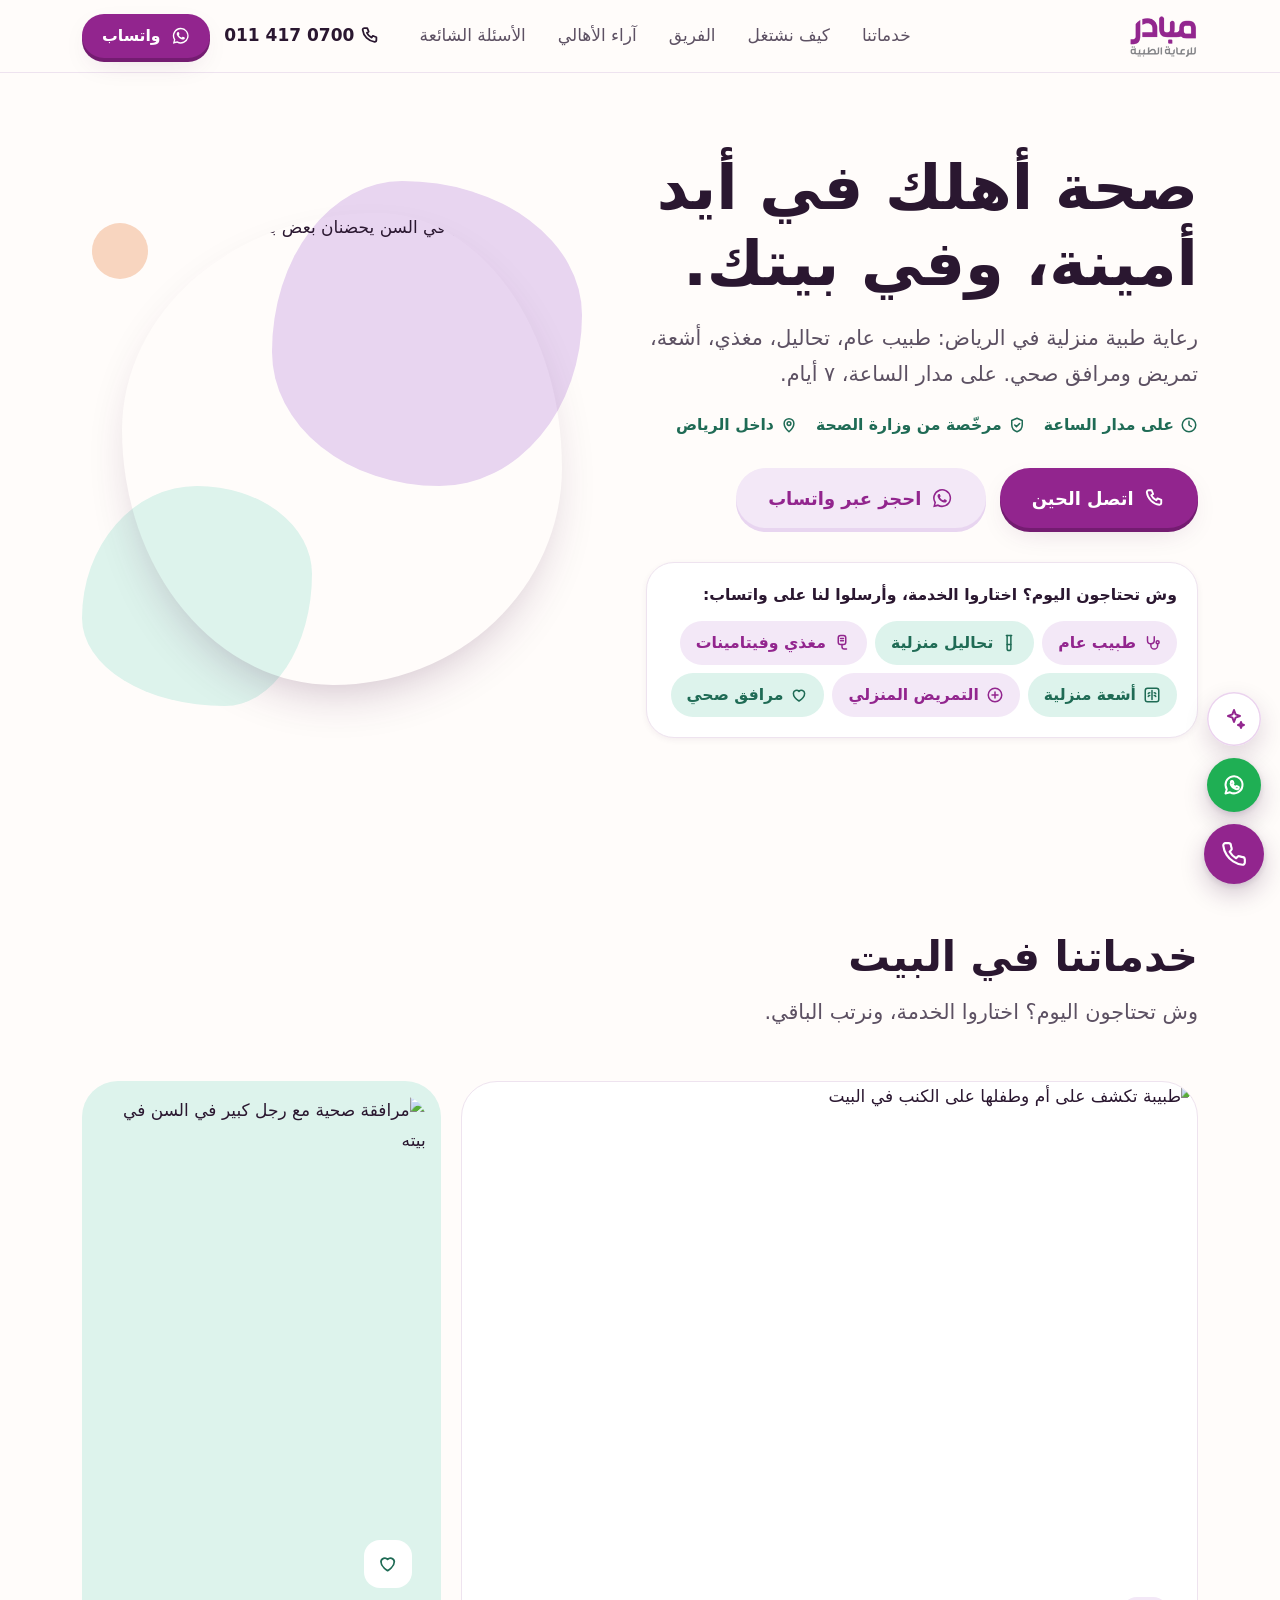
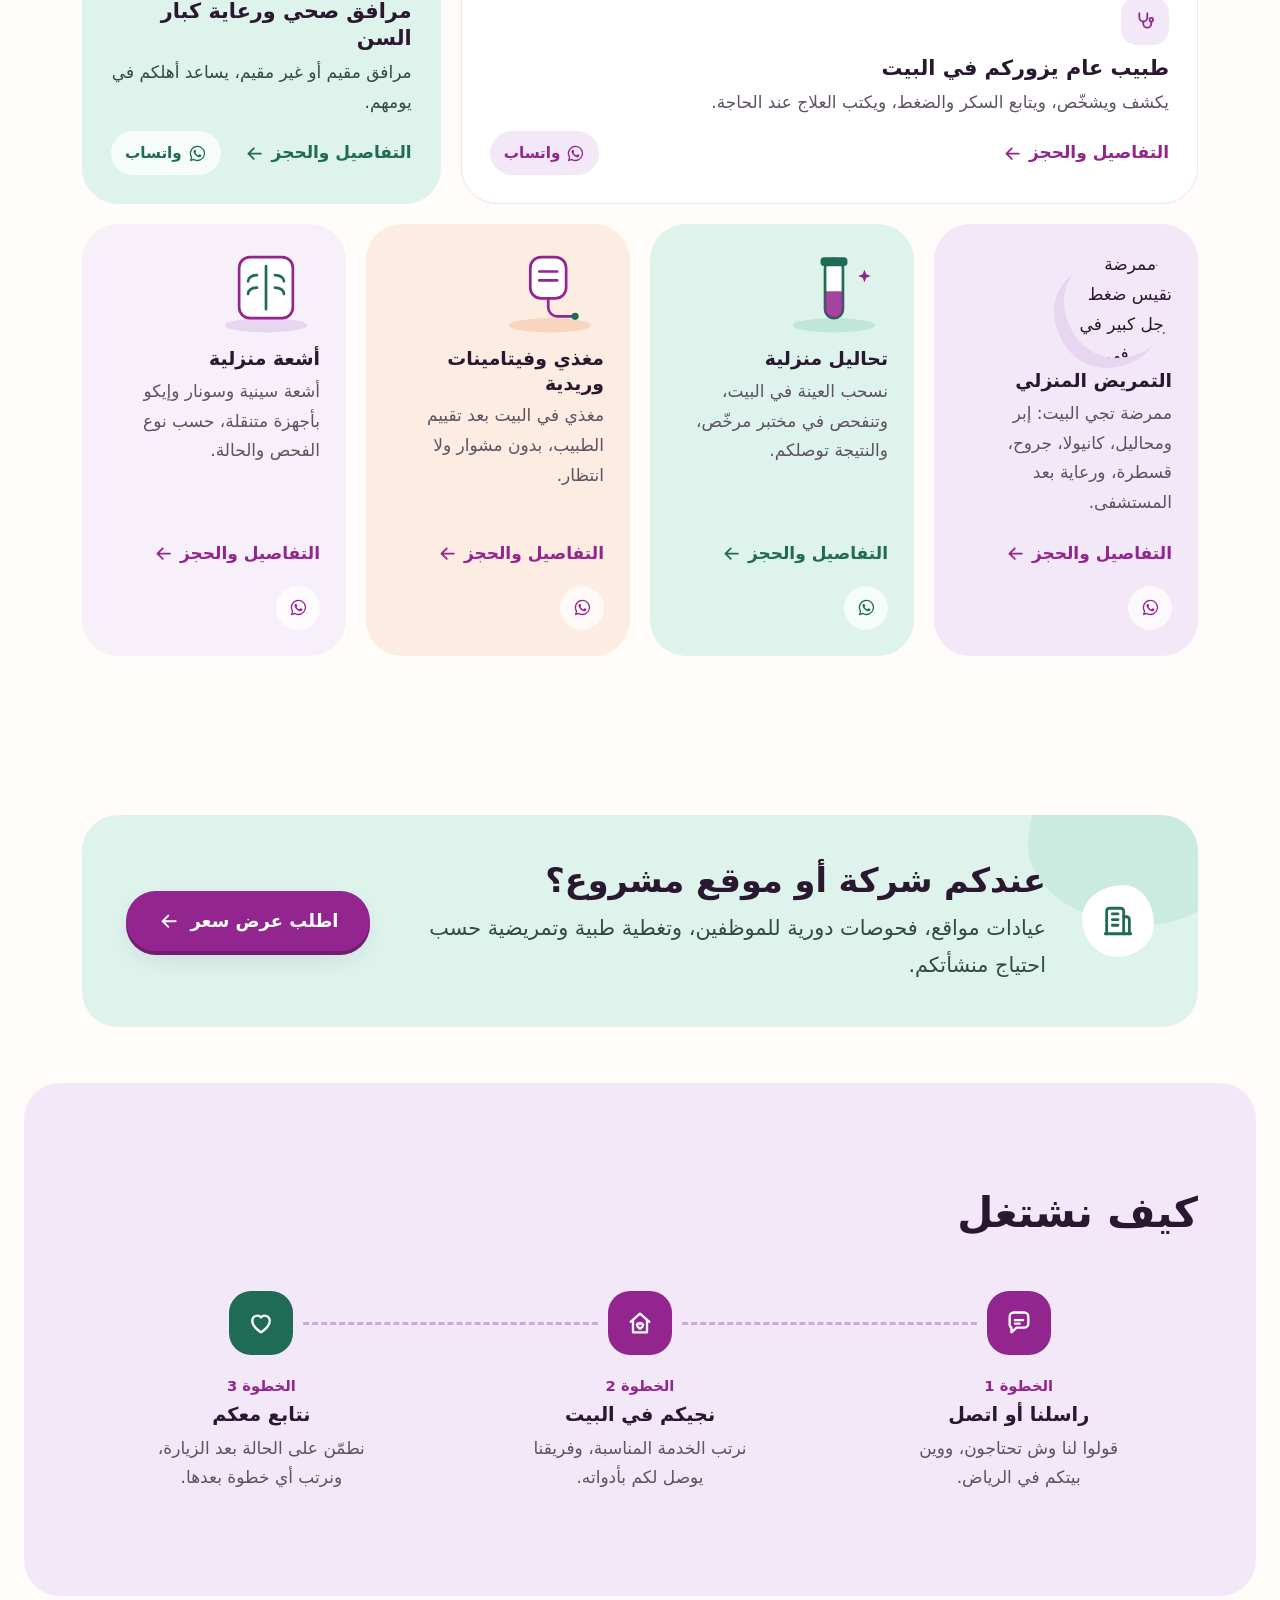
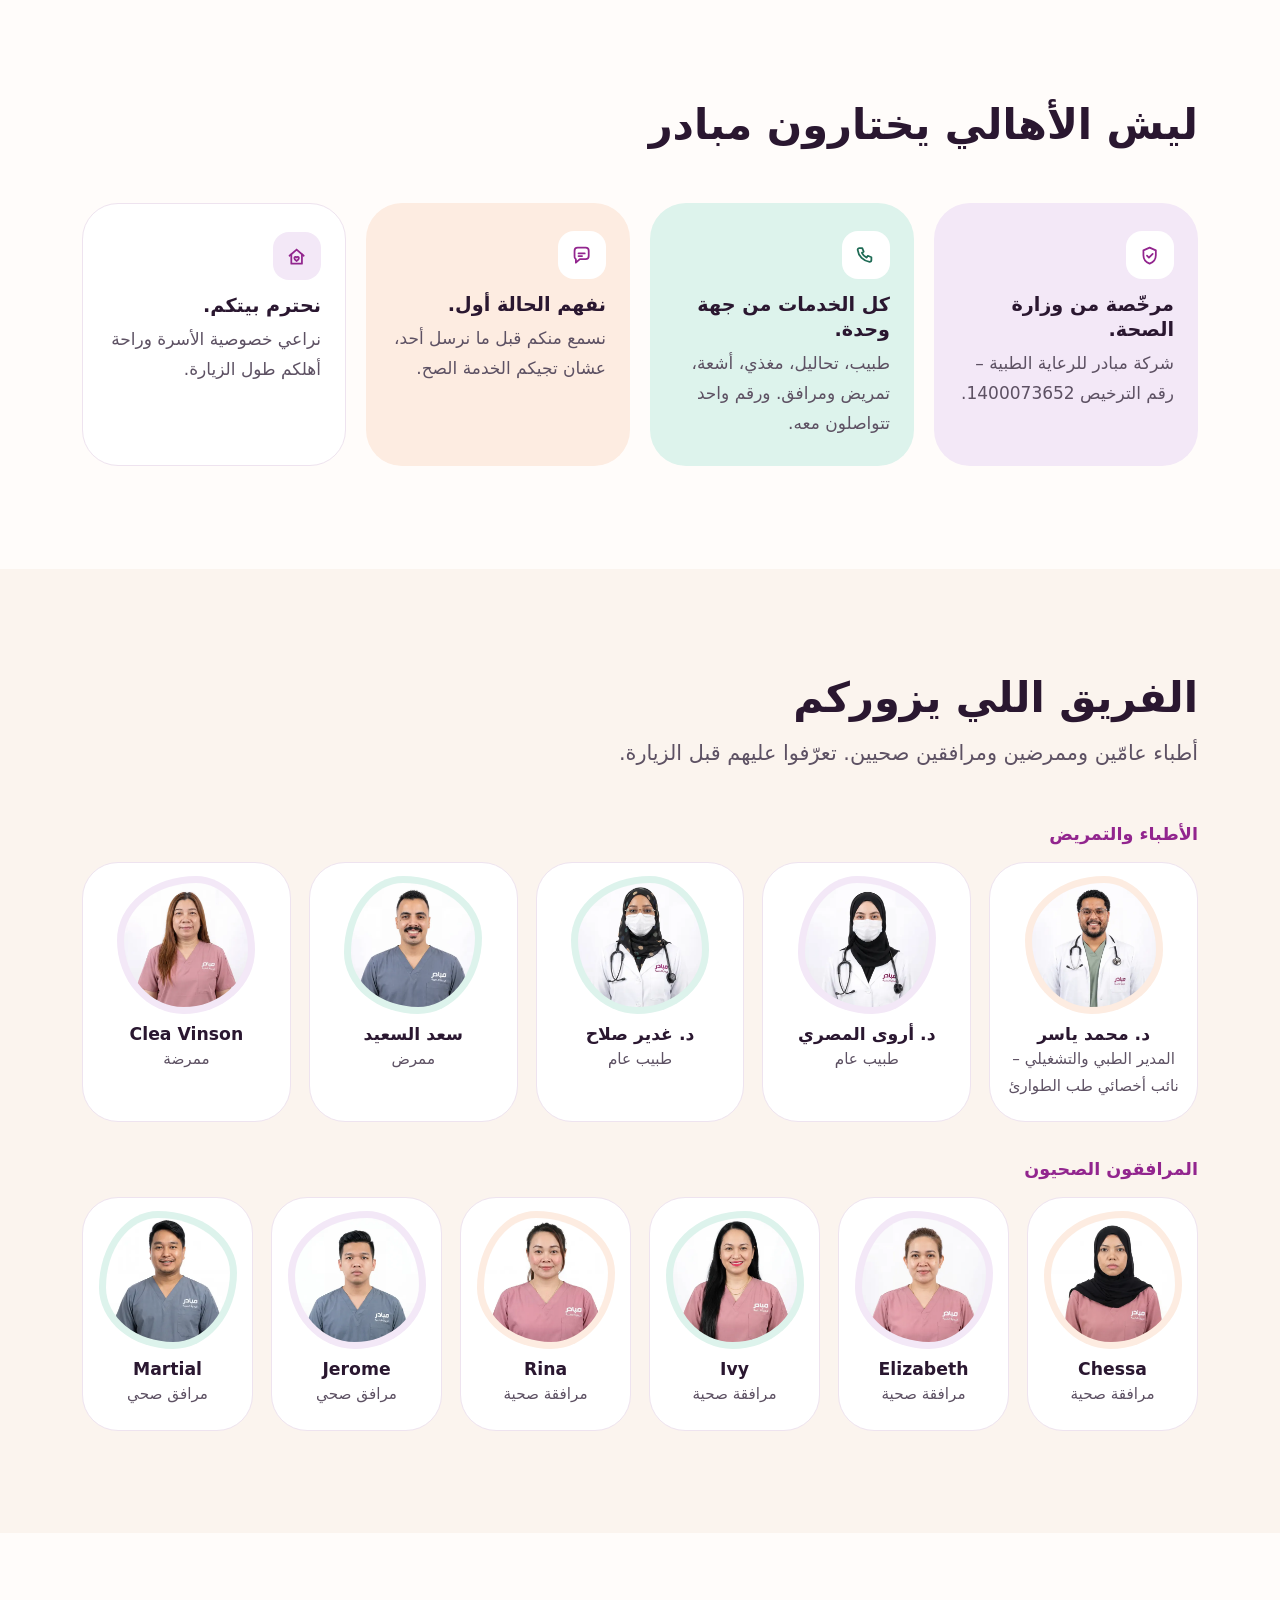
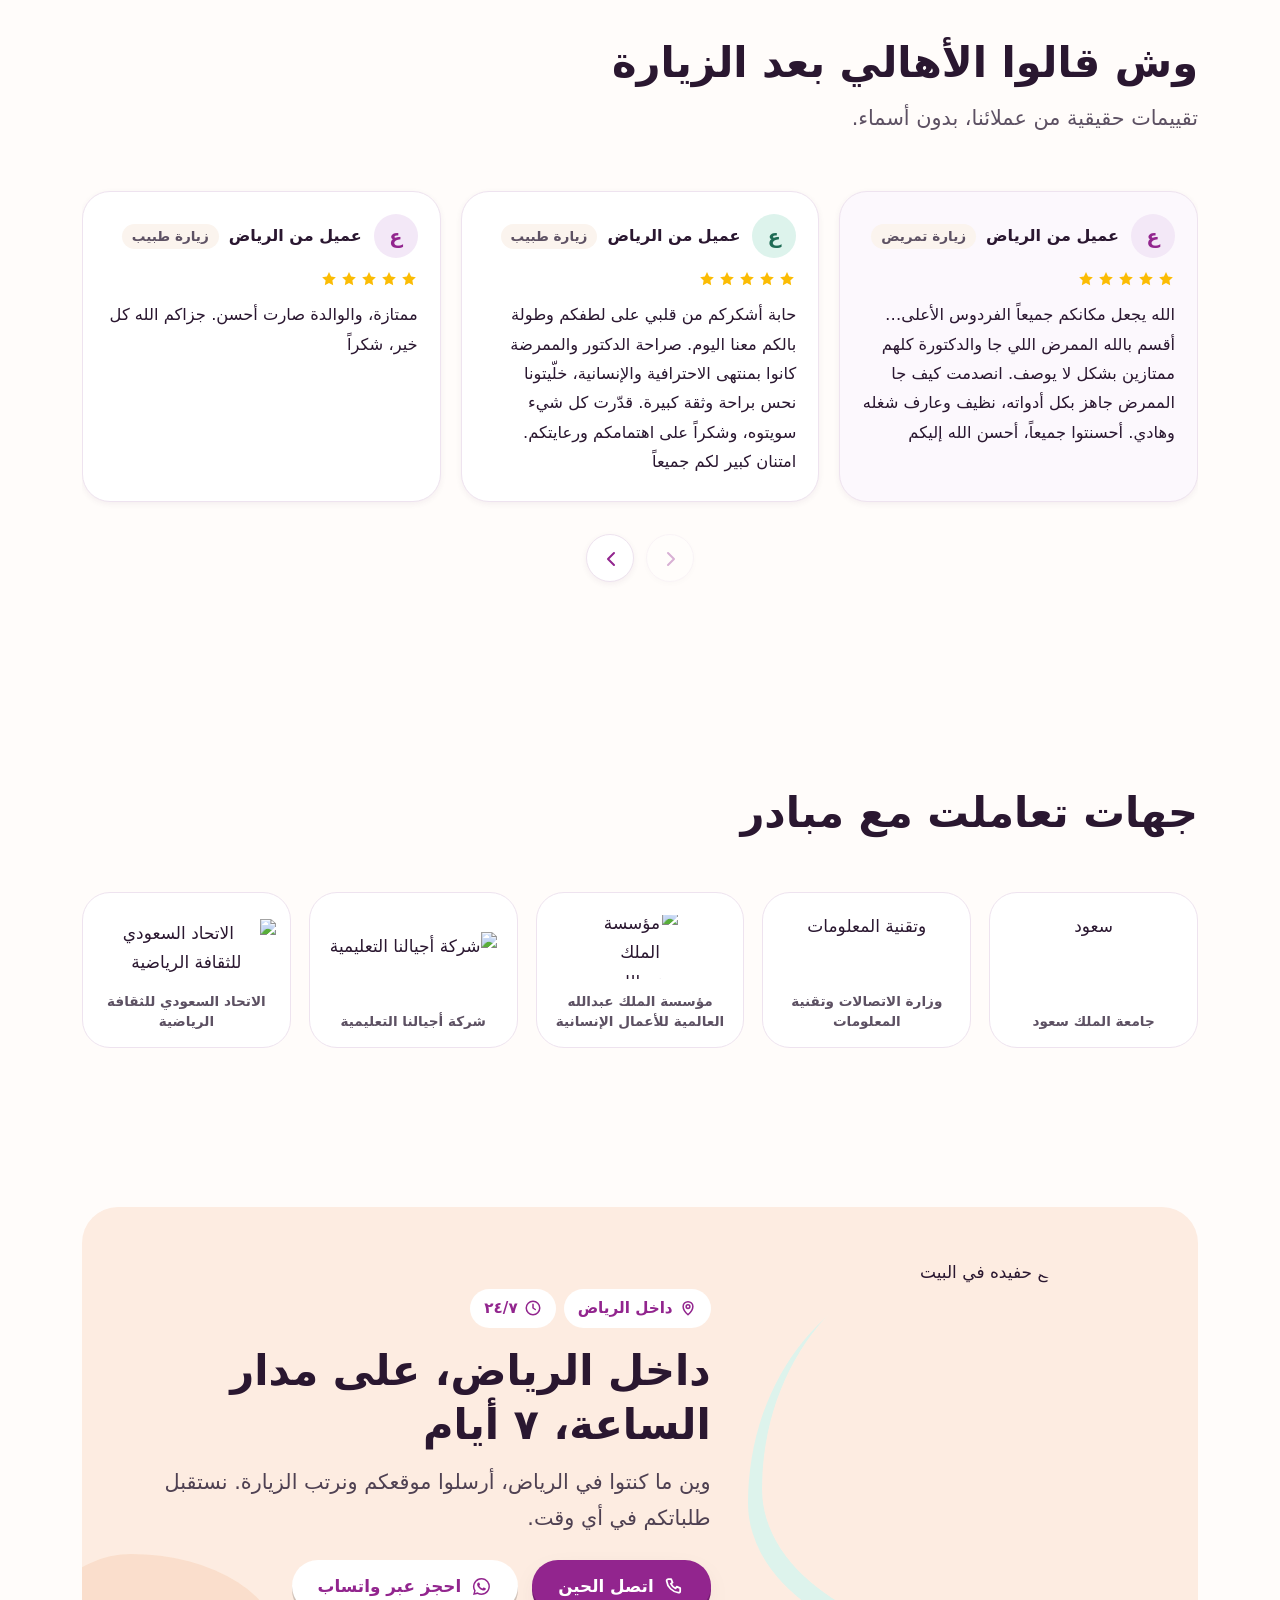
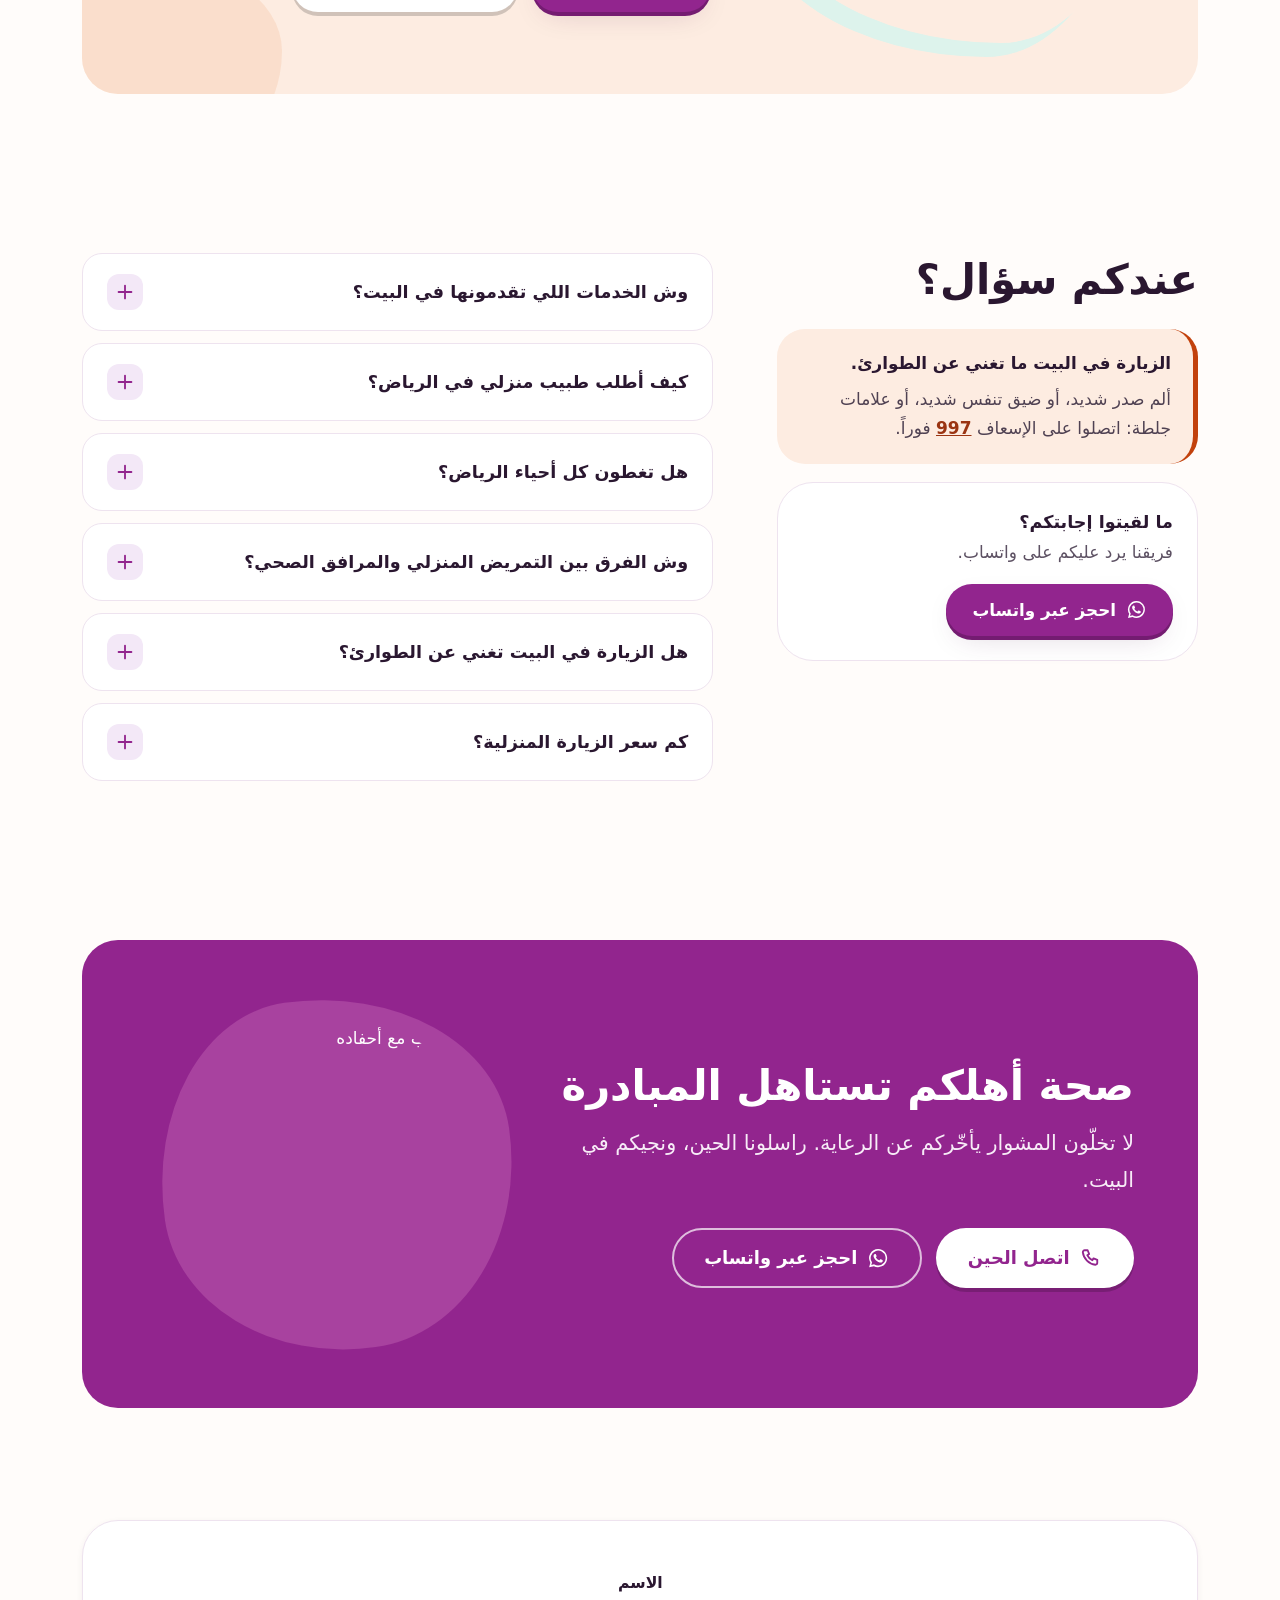
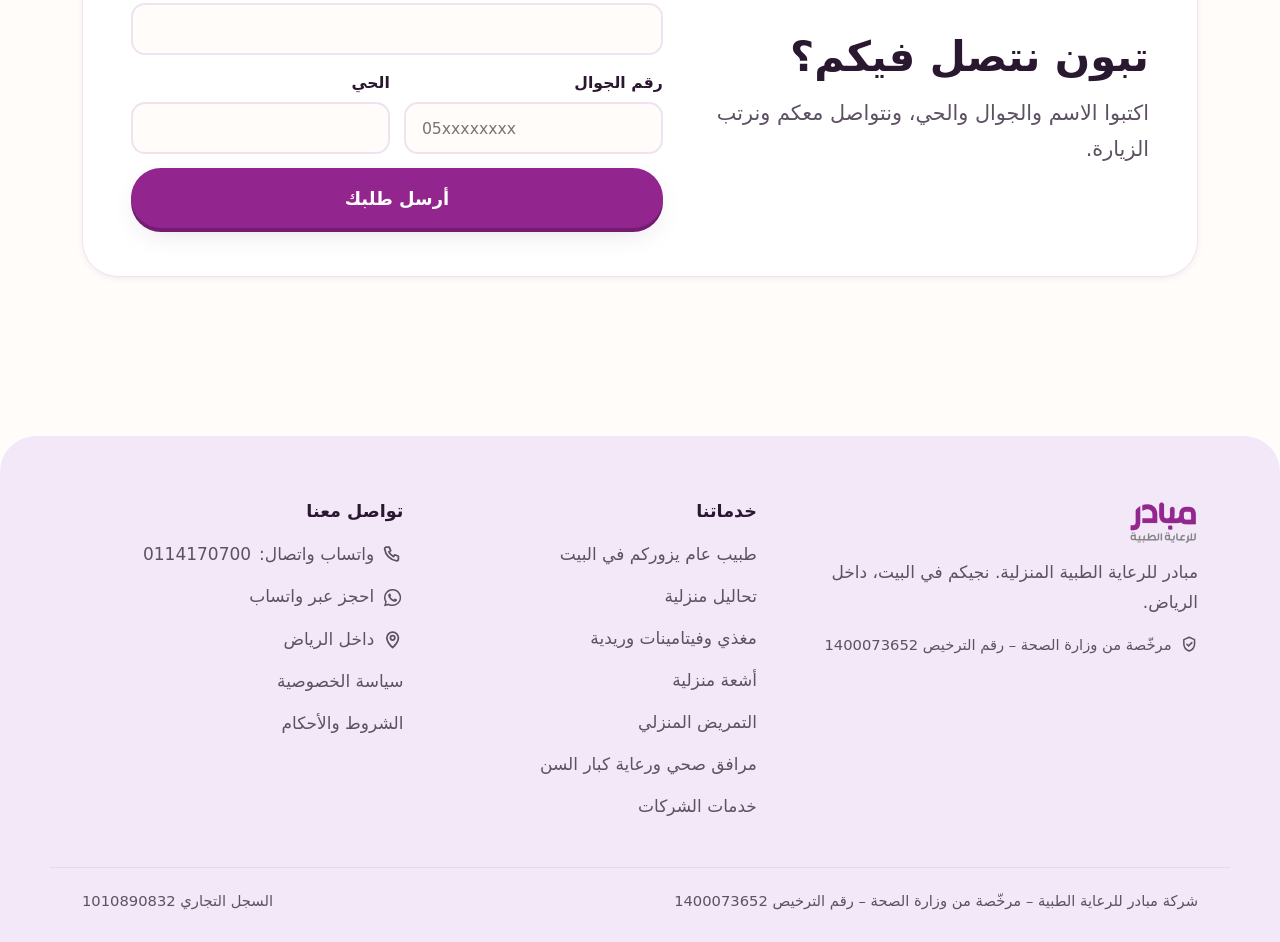
==== commit 2ef98dbb: "Designs 01, 04, 14: owner review fixes - Floating AI, WhatsApp and call buttons replace the phone bo" ====
--- a/01/index.html
+++ b/01/index.html
@@ -11,6 +11,7 @@
   <link rel="preconnect" href="https://images.pexels.com">
   <link href="https://fonts.googleapis.com/css2?family=Baloo+Bhaijaan+2:wght@600;700;800&family=Tajawal:wght@400;500;700&display=swap" rel="stylesheet">
   <link rel="stylesheet" href="style.css">
+  <link rel="stylesheet" href="../assets/contact-fab.css">
 </head>
 <body>
 
@@ -106,7 +107,7 @@
       <span class="shape shape-mint" aria-hidden="true"></span>
       <span class="shape shape-dot" aria-hidden="true"></span>
       <div class="blob blob-hero">
-        <img src="https://images.pexels.com/photos/8871427/pexels-photo-8871427.jpeg?auto=compress&cs=tinysrgb&w=1200" alt="زوجان كبيران في السن يحضنان بعض بسعادة على الكنب في بيتهم" width="1200" height="1300" fetchpriority="high">
+        <img src="https://images.pexels.com/photos/7345465/pexels-photo-7345465.jpeg?auto=compress&cs=tinysrgb&w=1200" alt="زوجان كبيران في السن يحضنان بعض بسعادة على الكنب في بيتهم" width="1200" height="1300" fetchpriority="high">
       </div>
     </div>
   </div>
@@ -125,7 +126,7 @@
         <div class="tile-body">
           <span class="tile-ic"><svg class="ic" aria-hidden="true"><use href="#i-steth"/></svg></span>
           <h3>طبيب عام يزوركم في البيت</h3>
-          <p>يكشف ويشخّص، ويتابع السكر والضغط، ويوصف العلاج عند الحاجة.</p>
+          <p>يكشف ويشخّص، ويتابع السكر والضغط، ويكتب العلاج عند الحاجة.</p>
           <div class="tile-foot">
             <a class="tile-link" href="/خدمة-زيارة-طبيب-للمنزل/" aria-label="التفاصيل والحجز: طبيب عام يزوركم في البيت">التفاصيل والحجز<svg class="ic" aria-hidden="true"><use href="#i-arrow"/></svg></a>
             <a class="tile-wa" data-wa-svc="زيارة طبيب عام" href="https://wa.me/966114170700" aria-label="احجز طبيب عام عبر واتساب"><svg class="ic" aria-hidden="true"><use href="#i-wa"/></svg>واتساب</a>
@@ -133,11 +134,11 @@
         </div>
       </article>
       <article class="tile tile-comp">
-        <div class="tile-img"><img src="https://images.pexels.com/photos/7345465/pexels-photo-7345465.jpeg?auto=compress&cs=tinysrgb&w=900" alt="مرافقة صحية مع رجل كبير في السن في بيته" width="900" height="1100" loading="lazy"></div>
+        <div class="tile-img"><img src="https://images.pexels.com/photos/29372534/pexels-photo-29372534.jpeg?auto=compress&cs=tinysrgb&w=900" alt="مرافقة صحية مع رجل كبير في السن في بيته" width="900" height="1100" loading="lazy"></div>
         <div class="tile-body">
           <span class="tile-ic"><svg class="ic" aria-hidden="true"><use href="#i-heart"/></svg></span>
           <h3>مرافق صحي ورعاية كبار السن</h3>
-          <p>مرافق مقيم أو غير مقيم، يساعد والدكم أو والدتكم في يومهم.</p>
+          <p>مرافق مقيم أو غير مقيم، يساعد أهلكم في يومهم.</p>
           <div class="tile-foot">
             <a class="tile-link" href="/خدمة-المرافق-الطبي-المحترف-بالرياض/" aria-label="التفاصيل والحجز: مرافق صحي ورعاية كبار السن">التفاصيل والحجز<svg class="ic" aria-hidden="true"><use href="#i-arrow"/></svg></a>
             <a class="tile-wa" data-wa-svc="مرافق صحي" href="https://wa.me/966114170700" aria-label="احجز مرافق صحي عبر واتساب"><svg class="ic" aria-hidden="true"><use href="#i-wa"/></svg>واتساب</a>
@@ -279,24 +280,24 @@
   <div class="wrap">
     <div class="section-head">
       <h2 id="team-title">الفريق اللي يزوركم</h2>
-      <p>أطباء عامّون وممرضون ومرافقون صحيون. تعرّفوا عليهم قبل الزيارة.</p>
+      <p>أطباء عامّين وممرضين ومرافقين صحيين. تعرّفوا عليهم قبل الزيارة.</p>
     </div>
     <h3 class="team-h">الأطباء والتمريض</h3>
     <ul class="team team-5">
+      <li class="member"><div class="member-photo m-peach"><img src="../assets/team/mohamed.webp" alt="د. محمد ياسر، المدير الطبي والتشغيلي – نائب أخصائي طب الطوارئ" width="480" height="600" loading="lazy" decoding="async"></div><h4>د. محمد ياسر</h4><p>المدير الطبي والتشغيلي – نائب أخصائي طب الطوارئ</p></li>
       <li class="member"><div class="member-photo m-lilac"><img src="../assets/team/arwa.webp" alt="د. أروى المصري، طبيب عام" width="480" height="600" loading="lazy" decoding="async"></div><h4>د. أروى المصري</h4><p>طبيب عام</p></li>
       <li class="member"><div class="member-photo m-mint"><img src="../assets/team/ghadeer.webp" alt="د. غدير صلاح، طبيب عام" width="480" height="600" loading="lazy" decoding="async"></div><h4>د. غدير صلاح</h4><p>طبيب عام</p></li>
-      <li class="member"><div class="member-photo m-peach"><img src="../assets/team/mohamed.webp" alt="د. محمد ياسر، طبيب" width="480" height="600" loading="lazy" decoding="async"></div><h4>د. محمد ياسر</h4><p>طبيب</p></li>
       <li class="member"><div class="member-photo m-mint"><img src="../assets/team/saad.webp" alt="سعد السعيد، ممرض" width="480" height="600" loading="lazy" decoding="async"></div><h4>سعد السعيد</h4><p>ممرض</p></li>
-      <li class="member"><div class="member-photo m-lilac"><img src="../assets/team/clea.webp" alt="كليا فينسون، ممرضة" width="480" height="600" loading="lazy" decoding="async"></div><h4>كليا فينسون</h4><p>ممرضة</p></li>
+      <li class="member"><div class="member-photo m-lilac"><img src="../assets/team/clea.webp" alt="Clea Vinson، ممرضة" width="480" height="600" loading="lazy" decoding="async"></div><h4 dir="ltr">Clea Vinson</h4><p>ممرضة</p></li>
     </ul>
     <h3 class="team-h">المرافقون الصحيون</h3>
     <ul class="team team-6">
-      <li class="member"><div class="member-photo m-peach"><img src="../assets/team/chessa.webp" alt="تشيسا، مرافقة صحية" width="480" height="600" loading="lazy" decoding="async"></div><h4>تشيسا</h4><p>مرافقة صحية</p></li>
-      <li class="member"><div class="member-photo m-lilac"><img src="../assets/team/elizabeth.webp" alt="إليزابيث، مرافقة صحية" width="480" height="600" loading="lazy" decoding="async"></div><h4>إليزابيث</h4><p>مرافقة صحية</p></li>
-      <li class="member"><div class="member-photo m-mint"><img src="../assets/team/ivy.webp" alt="آيفي، مرافقة صحية" width="480" height="600" loading="lazy" decoding="async"></div><h4>آيفي</h4><p>مرافقة صحية</p></li>
-      <li class="member"><div class="member-photo m-peach"><img src="../assets/team/rina.webp" alt="رينا، مرافقة صحية" width="480" height="600" loading="lazy" decoding="async"></div><h4>رينا</h4><p>مرافقة صحية</p></li>
-      <li class="member"><div class="member-photo m-lilac"><img src="../assets/team/jerome.webp" alt="جيروم، مرافق صحي" width="480" height="600" loading="lazy" decoding="async"></div><h4>جيروم</h4><p>مرافق صحي</p></li>
-      <li class="member"><div class="member-photo m-mint"><img src="../assets/team/martial.webp" alt="مارشال، مرافق صحي" width="480" height="600" loading="lazy" decoding="async"></div><h4>مارشال</h4><p>مرافق صحي</p></li>
+      <li class="member"><div class="member-photo m-peach"><img src="../assets/team/chessa.webp" alt="Chessa، مرافقة صحية" width="480" height="600" loading="lazy" decoding="async"></div><h4 dir="ltr">Chessa</h4><p>مرافقة صحية</p></li>
+      <li class="member"><div class="member-photo m-lilac"><img src="../assets/team/elizabeth.webp" alt="Elizabeth، مرافقة صحية" width="480" height="600" loading="lazy" decoding="async"></div><h4 dir="ltr">Elizabeth</h4><p>مرافقة صحية</p></li>
+      <li class="member"><div class="member-photo m-mint"><img src="../assets/team/ivy.webp" alt="Ivy، مرافقة صحية" width="480" height="600" loading="lazy" decoding="async"></div><h4 dir="ltr">Ivy</h4><p>مرافقة صحية</p></li>
+      <li class="member"><div class="member-photo m-peach"><img src="../assets/team/rina.webp" alt="Rina، مرافقة صحية" width="480" height="600" loading="lazy" decoding="async"></div><h4 dir="ltr">Rina</h4><p>مرافقة صحية</p></li>
+      <li class="member"><div class="member-photo m-lilac"><img src="../assets/team/jerome.webp" alt="Jerome، مرافق صحي" width="480" height="600" loading="lazy" decoding="async"></div><h4 dir="ltr">Jerome</h4><p>مرافق صحي</p></li>
+      <li class="member"><div class="member-photo m-mint"><img src="../assets/team/martial.webp" alt="Martial، مرافق صحي" width="480" height="600" loading="lazy" decoding="async"></div><h4 dir="ltr">Martial</h4><p>مرافق صحي</p></li>
     </ul>
   </div>
 </section>
@@ -306,48 +307,61 @@
   <div class="wrap">
     <div class="section-head">
       <h2 id="reviews-title">وش قالوا الأهالي بعد الزيارة</h2>
-      <p>كلامهم كما وصلنا على واتساب، بدون أسماء.</p>
-    </div>
-    <div class="quotes">
-      <figure class="quote q-lilac">
-        <blockquote>الله يجعل مكانكم جميعاً الفردوس الأعلى… أقسم بالله الممرض اللي جا والدكتورة كلهم ممتازين بشكل لا يوصف. انصدمت كيف جا الممرض جاهز بكل أدواته، نظيف وعارف شغله وهادي. أحسنتوا جميعاً، أحسن الله إليكم</blockquote>
-        <figcaption><span class="avatar a-plum" aria-hidden="true"><svg class="ic"><use href="#i-wa"/></svg></span><span><strong>رسالة على واتساب</strong>بعد زيارة تمريض</span></figcaption>
-      </figure>
-      <figure class="quote q-mint">
-        <blockquote>حابة أشكركم من قلبي على لطفكم وطولة بالكم معنا اليوم. صراحة الدكتور والممرضة كانوا بمنتهى الاحترافية والإنسانية، خلّيتونا نحس براحة وثقة كبيرة. قدّرت كل شيء سويتوه، وشكراً على اهتمامكم ورعايتكم. امتنان كبير لكم جميعاً</blockquote>
-        <figcaption><span class="avatar a-mint" aria-hidden="true"><svg class="ic"><use href="#i-wa"/></svg></span><span><strong>رسالة على واتساب</strong>بعد زيارة طبيب</span></figcaption>
-      </figure>
-      <figure class="quote q-peach">
-        <blockquote>ممتازة، والوالدة صارت أحسن. جزاكم الله كل خير، شكراً</blockquote>
-        <figcaption><span class="avatar a-plum" aria-hidden="true"><svg class="ic"><use href="#i-wa"/></svg></span><span><strong>رسالة على واتساب</strong>بعد زيارة طبيب</span></figcaption>
-      </figure>
-      <figure class="quote q-white">
-        <blockquote>الحمد لله، أبشرك نامت الوالدة بهدوء أمس وما ارتفعت الحرارة. أكرمكم الله</blockquote>
-        <figcaption><span class="avatar a-mint" aria-hidden="true"><svg class="ic"><use href="#i-wa"/></svg></span><span><strong>رسالة على واتساب</strong>بعد زيارة طبيب</span></figcaption>
-      </figure>
-      <figure class="quote q-lilac">
-        <blockquote>شاكرة ومقدّرة لطفكم وسعيكم لخدمتي، وهذا سبب يخليني أوصي أي أحد يحتاج رعاية منزلية. كذلك أشكر الدكتور لسعيه وخدمته، جميعكم ما قصّرتوا. شكراً، في حفظ الله</blockquote>
-        <figcaption><span class="avatar a-plum" aria-hidden="true"><svg class="ic"><use href="#i-wa"/></svg></span><span><strong>رسالة على واتساب</strong>بعد زيارة طبيب</span></figcaption>
-      </figure>
-      <figure class="quote q-mint">
-        <blockquote>طيبة جداً، والممرضة اللي جات لطيفة جداً، الله يعطيها العافية</blockquote>
-        <figcaption><span class="avatar a-mint" aria-hidden="true"><svg class="ic"><use href="#i-wa"/></svg></span><span><strong>رسالة على واتساب</strong>بعد زيارة تمريض</span></figcaption>
-      </figure>
-    </div>
-    <p class="note">رسائل حقيقية من عملائنا على واتساب، والأسماء مخفية.</p>
-  </div>
-</section>
-
-<!-- Pattern: mobader/clients-strip -->
-<section class="section-tight clients" aria-labelledby="clients-title">
-  <div class="wrap">
-    <h2 id="clients-title" class="clients-h">جهات تعاملت مع مبادر</h2>
-    <ul class="clients-list">
-      <li>جامعة الملك سعود</li>
-      <li>وزارة الاتصالات وتقنية المعلومات</li>
-      <li>مؤسسة الملك عبدالله العالمية للأعمال الإنسانية</li>
-      <li>شركة أجيالنا التعليمية</li>
-      <li>الاتحاد السعودي للثقافة الرياضية</li>
+      <p>تقييمات حقيقية من عملائنا، بدون أسماء.</p>
+    </div>
+    <div class="rv-slider">
+      <ul class="rv-track" id="rvTrack" tabindex="0" aria-label="آراء العملاء">
+      <li class="rv">
+        <div class="rv-top"><span class="rv-av rv-av-plum" aria-hidden="true">ع</span><span class="rv-who"><strong>عميل من الرياض</strong><span class="rv-tag">زيارة تمريض</span></span></div>
+        <div class="rv-stars" role="img" aria-label="5 من 5"><svg viewBox="0 0 24 24" aria-hidden="true"><path d="M12 2.8l2.8 5.8 6.3.9-4.6 4.4 1.1 6.3L12 17.2l-5.6 3 1.1-6.3L2.9 9.5l6.3-.9z"/></svg><svg viewBox="0 0 24 24" aria-hidden="true"><path d="M12 2.8l2.8 5.8 6.3.9-4.6 4.4 1.1 6.3L12 17.2l-5.6 3 1.1-6.3L2.9 9.5l6.3-.9z"/></svg><svg viewBox="0 0 24 24" aria-hidden="true"><path d="M12 2.8l2.8 5.8 6.3.9-4.6 4.4 1.1 6.3L12 17.2l-5.6 3 1.1-6.3L2.9 9.5l6.3-.9z"/></svg><svg viewBox="0 0 24 24" aria-hidden="true"><path d="M12 2.8l2.8 5.8 6.3.9-4.6 4.4 1.1 6.3L12 17.2l-5.6 3 1.1-6.3L2.9 9.5l6.3-.9z"/></svg><svg viewBox="0 0 24 24" aria-hidden="true"><path d="M12 2.8l2.8 5.8 6.3.9-4.6 4.4 1.1 6.3L12 17.2l-5.6 3 1.1-6.3L2.9 9.5l6.3-.9z"/></svg></div>
+        <p class="rv-text">الله يجعل مكانكم جميعاً الفردوس الأعلى… أقسم بالله الممرض اللي جا والدكتورة كلهم ممتازين بشكل لا يوصف. انصدمت كيف جا الممرض جاهز بكل أدواته، نظيف وعارف شغله وهادي. أحسنتوا جميعاً، أحسن الله إليكم</p>
+      </li>
+      <li class="rv">
+        <div class="rv-top"><span class="rv-av rv-av-mint" aria-hidden="true">ع</span><span class="rv-who"><strong>عميل من الرياض</strong><span class="rv-tag">زيارة طبيب</span></span></div>
+        <div class="rv-stars" role="img" aria-label="5 من 5"><svg viewBox="0 0 24 24" aria-hidden="true"><path d="M12 2.8l2.8 5.8 6.3.9-4.6 4.4 1.1 6.3L12 17.2l-5.6 3 1.1-6.3L2.9 9.5l6.3-.9z"/></svg><svg viewBox="0 0 24 24" aria-hidden="true"><path d="M12 2.8l2.8 5.8 6.3.9-4.6 4.4 1.1 6.3L12 17.2l-5.6 3 1.1-6.3L2.9 9.5l6.3-.9z"/></svg><svg viewBox="0 0 24 24" aria-hidden="true"><path d="M12 2.8l2.8 5.8 6.3.9-4.6 4.4 1.1 6.3L12 17.2l-5.6 3 1.1-6.3L2.9 9.5l6.3-.9z"/></svg><svg viewBox="0 0 24 24" aria-hidden="true"><path d="M12 2.8l2.8 5.8 6.3.9-4.6 4.4 1.1 6.3L12 17.2l-5.6 3 1.1-6.3L2.9 9.5l6.3-.9z"/></svg><svg viewBox="0 0 24 24" aria-hidden="true"><path d="M12 2.8l2.8 5.8 6.3.9-4.6 4.4 1.1 6.3L12 17.2l-5.6 3 1.1-6.3L2.9 9.5l6.3-.9z"/></svg></div>
+        <p class="rv-text">حابة أشكركم من قلبي على لطفكم وطولة بالكم معنا اليوم. صراحة الدكتور والممرضة كانوا بمنتهى الاحترافية والإنسانية، خلّيتونا نحس براحة وثقة كبيرة. قدّرت كل شيء سويتوه، وشكراً على اهتمامكم ورعايتكم. امتنان كبير لكم جميعاً</p>
+      </li>
+      <li class="rv">
+        <div class="rv-top"><span class="rv-av rv-av-plum" aria-hidden="true">ع</span><span class="rv-who"><strong>عميل من الرياض</strong><span class="rv-tag">زيارة طبيب</span></span></div>
+        <div class="rv-stars" role="img" aria-label="5 من 5"><svg viewBox="0 0 24 24" aria-hidden="true"><path d="M12 2.8l2.8 5.8 6.3.9-4.6 4.4 1.1 6.3L12 17.2l-5.6 3 1.1-6.3L2.9 9.5l6.3-.9z"/></svg><svg viewBox="0 0 24 24" aria-hidden="true"><path d="M12 2.8l2.8 5.8 6.3.9-4.6 4.4 1.1 6.3L12 17.2l-5.6 3 1.1-6.3L2.9 9.5l6.3-.9z"/></svg><svg viewBox="0 0 24 24" aria-hidden="true"><path d="M12 2.8l2.8 5.8 6.3.9-4.6 4.4 1.1 6.3L12 17.2l-5.6 3 1.1-6.3L2.9 9.5l6.3-.9z"/></svg><svg viewBox="0 0 24 24" aria-hidden="true"><path d="M12 2.8l2.8 5.8 6.3.9-4.6 4.4 1.1 6.3L12 17.2l-5.6 3 1.1-6.3L2.9 9.5l6.3-.9z"/></svg><svg viewBox="0 0 24 24" aria-hidden="true"><path d="M12 2.8l2.8 5.8 6.3.9-4.6 4.4 1.1 6.3L12 17.2l-5.6 3 1.1-6.3L2.9 9.5l6.3-.9z"/></svg></div>
+        <p class="rv-text">ممتازة، والوالدة صارت أحسن. جزاكم الله كل خير، شكراً</p>
+      </li>
+      <li class="rv">
+        <div class="rv-top"><span class="rv-av rv-av-mint" aria-hidden="true">ع</span><span class="rv-who"><strong>عميل من الرياض</strong><span class="rv-tag">زيارة طبيب</span></span></div>
+        <div class="rv-stars" role="img" aria-label="5 من 5"><svg viewBox="0 0 24 24" aria-hidden="true"><path d="M12 2.8l2.8 5.8 6.3.9-4.6 4.4 1.1 6.3L12 17.2l-5.6 3 1.1-6.3L2.9 9.5l6.3-.9z"/></svg><svg viewBox="0 0 24 24" aria-hidden="true"><path d="M12 2.8l2.8 5.8 6.3.9-4.6 4.4 1.1 6.3L12 17.2l-5.6 3 1.1-6.3L2.9 9.5l6.3-.9z"/></svg><svg viewBox="0 0 24 24" aria-hidden="true"><path d="M12 2.8l2.8 5.8 6.3.9-4.6 4.4 1.1 6.3L12 17.2l-5.6 3 1.1-6.3L2.9 9.5l6.3-.9z"/></svg><svg viewBox="0 0 24 24" aria-hidden="true"><path d="M12 2.8l2.8 5.8 6.3.9-4.6 4.4 1.1 6.3L12 17.2l-5.6 3 1.1-6.3L2.9 9.5l6.3-.9z"/></svg><svg viewBox="0 0 24 24" aria-hidden="true"><path d="M12 2.8l2.8 5.8 6.3.9-4.6 4.4 1.1 6.3L12 17.2l-5.6 3 1.1-6.3L2.9 9.5l6.3-.9z"/></svg></div>
+        <p class="rv-text">الحمد لله، أبشرك نامت الوالدة بهدوء أمس وما ارتفعت الحرارة. أكرمكم الله</p>
+      </li>
+      <li class="rv">
+        <div class="rv-top"><span class="rv-av rv-av-plum" aria-hidden="true">ع</span><span class="rv-who"><strong>عميل من الرياض</strong><span class="rv-tag">زيارة طبيب</span></span></div>
+        <div class="rv-stars" role="img" aria-label="5 من 5"><svg viewBox="0 0 24 24" aria-hidden="true"><path d="M12 2.8l2.8 5.8 6.3.9-4.6 4.4 1.1 6.3L12 17.2l-5.6 3 1.1-6.3L2.9 9.5l6.3-.9z"/></svg><svg viewBox="0 0 24 24" aria-hidden="true"><path d="M12 2.8l2.8 5.8 6.3.9-4.6 4.4 1.1 6.3L12 17.2l-5.6 3 1.1-6.3L2.9 9.5l6.3-.9z"/></svg><svg viewBox="0 0 24 24" aria-hidden="true"><path d="M12 2.8l2.8 5.8 6.3.9-4.6 4.4 1.1 6.3L12 17.2l-5.6 3 1.1-6.3L2.9 9.5l6.3-.9z"/></svg><svg viewBox="0 0 24 24" aria-hidden="true"><path d="M12 2.8l2.8 5.8 6.3.9-4.6 4.4 1.1 6.3L12 17.2l-5.6 3 1.1-6.3L2.9 9.5l6.3-.9z"/></svg><svg viewBox="0 0 24 24" aria-hidden="true"><path d="M12 2.8l2.8 5.8 6.3.9-4.6 4.4 1.1 6.3L12 17.2l-5.6 3 1.1-6.3L2.9 9.5l6.3-.9z"/></svg></div>
+        <p class="rv-text">شاكرة ومقدّرة لطفكم وسعيكم لخدمتي، وهذا سبب يخليني أوصي أي أحد يحتاج رعاية منزلية. كذلك أشكر الدكتور لسعيه وخدمته، جميعكم ما قصّرتوا. شكراً، في حفظ الله</p>
+      </li>
+      <li class="rv">
+        <div class="rv-top"><span class="rv-av rv-av-mint" aria-hidden="true">ع</span><span class="rv-who"><strong>عميل من الرياض</strong><span class="rv-tag">زيارة تمريض</span></span></div>
+        <div class="rv-stars" role="img" aria-label="5 من 5"><svg viewBox="0 0 24 24" aria-hidden="true"><path d="M12 2.8l2.8 5.8 6.3.9-4.6 4.4 1.1 6.3L12 17.2l-5.6 3 1.1-6.3L2.9 9.5l6.3-.9z"/></svg><svg viewBox="0 0 24 24" aria-hidden="true"><path d="M12 2.8l2.8 5.8 6.3.9-4.6 4.4 1.1 6.3L12 17.2l-5.6 3 1.1-6.3L2.9 9.5l6.3-.9z"/></svg><svg viewBox="0 0 24 24" aria-hidden="true"><path d="M12 2.8l2.8 5.8 6.3.9-4.6 4.4 1.1 6.3L12 17.2l-5.6 3 1.1-6.3L2.9 9.5l6.3-.9z"/></svg><svg viewBox="0 0 24 24" aria-hidden="true"><path d="M12 2.8l2.8 5.8 6.3.9-4.6 4.4 1.1 6.3L12 17.2l-5.6 3 1.1-6.3L2.9 9.5l6.3-.9z"/></svg><svg viewBox="0 0 24 24" aria-hidden="true"><path d="M12 2.8l2.8 5.8 6.3.9-4.6 4.4 1.1 6.3L12 17.2l-5.6 3 1.1-6.3L2.9 9.5l6.3-.9z"/></svg></div>
+        <p class="rv-text">طيبة جداً، والممرضة اللي جات لطيفة جداً، الله يعطيها العافية</p>
+      </li>
+      </ul>
+      <div class="rv-nav">
+        <button class="rv-btn" type="button" data-dir="prev" aria-controls="rvTrack" aria-label="الرأي السابق"><svg class="ic" aria-hidden="true"><path d="M9 6l6 6-6 6"/></svg></button>
+        <button class="rv-btn" type="button" data-dir="next" aria-controls="rvTrack" aria-label="الرأي التالي"><svg class="ic" aria-hidden="true"><path d="M15 6l-6 6 6 6"/></svg></button>
+      </div>
+    </div>
+  </div>
+</section>
+
+<!-- Pattern: mobader/clients -->
+<section class="section clients" id="clients" aria-labelledby="clients-title">
+  <div class="wrap">
+    <div class="section-head">
+      <h2 id="clients-title">جهات تعاملت مع مبادر</h2>
+    </div>
+    <ul class="logos">
+      <li class="logo-card"><span class="logo-img"><img class="sq sq-wide" src="https://ksalogo.com/?ksalogo_asset=1&amp;product_id=2326&amp;format=png" alt="جامعة الملك سعود" loading="lazy" decoding="async" referrerpolicy="no-referrer"></span><span class="logo-name">جامعة الملك سعود</span></li>
+      <li class="logo-card"><span class="logo-img"><img class="sq sq-wide" src="https://ksalogo.com/?ksalogo_asset=1&amp;product_id=330&amp;format=png" alt="وزارة الاتصالات وتقنية المعلومات" loading="lazy" decoding="async" referrerpolicy="no-referrer"></span><span class="logo-name">وزارة الاتصالات وتقنية المعلومات</span></li>
+      <li class="logo-card"><span class="logo-img"><img class="sq sq-tall" src="https://ksalogo.com/?ksalogo_asset=1&amp;product_id=2619&amp;format=png" alt="مؤسسة الملك عبدالله العالمية للأعمال الإنسانية" loading="lazy" decoding="async" referrerpolicy="no-referrer"></span><span class="logo-name">مؤسسة الملك عبدالله العالمية للأعمال الإنسانية</span></li>
+      <li class="logo-card"><span class="logo-img"><img src="https://cdn.mdares.ai/uploads/educational_companies/logo/1778519384_%D8%B4%D8%B1%D9%83%D8%A9%20%D8%A7%D8%AC%D9%8A%D8%A7%D9%84%D9%86%D8%A7.webp" alt="شركة أجيالنا التعليمية" loading="lazy" decoding="async" referrerpolicy="no-referrer"></span><span class="logo-name">شركة أجيالنا التعليمية</span></li>
+      <li class="logo-card"><span class="logo-img"><img src="https://www.saudisscf.sa/rafed/uploads/system/6a0de3115b3664.22313864.png" alt="الاتحاد السعودي للثقافة الرياضية" loading="lazy" decoding="async" referrerpolicy="no-referrer"></span><span class="logo-name">الاتحاد السعودي للثقافة الرياضية</span></li>
     </ul>
   </div>
 </section>
@@ -501,12 +515,7 @@
   </div>
 </footer>
 
-<!-- Pattern: mobader/mobile-bar (call first) -->
-<nav class="mobile-bar" aria-label="تواصل سريع">
-  <a class="mb-call" href="tel:+966114170700"><svg class="ic" aria-hidden="true"><use href="#i-phone"/></svg>اتصل الحين</a>
-  <a class="mb-wa" data-wa href="https://wa.me/966114170700"><svg class="ic" aria-hidden="true"><use href="#i-wa"/></svg>واتساب</a>
-</nav>
-
 <script src="app.js" defer></script>
+<script src="../assets/contact-fab.js" defer></script>
 </body>
 </html>
--- a/01/style.css
+++ b/01/style.css
@@ -357,31 +357,49 @@
 .member h4 { font-family: var(--font-head); font-size: 1.08rem; line-height: 1.35; margin: 0; }
 .member p { color: var(--muted); font-size: .95rem; }
 
-.quotes { columns: 3 300px; column-gap: 20px; }
-.quote {
-  break-inside: avoid; margin: 0 0 20px;
-  padding: 28px 26px 24px; border-radius: var(--r-lg);
-  transition: transform var(--t) var(--ease), box-shadow var(--t) var(--ease);
-}
-.quote:hover { transform: translateY(-3px); box-shadow: var(--shadow-md); }
-.quote blockquote {
-  margin: 0; font-size: 1.12rem; line-height: 1.8; font-weight: 500; color: var(--ink);
-}
-.quote figcaption { display: flex; align-items: center; gap: 12px; margin-block-start: 18px; color: var(--muted); font-size: .95rem; }
-.quote figcaption strong { display: block; color: var(--ink); font-size: 1rem; }
-.q-lilac { background: var(--lilac); }
-.q-mint { background: var(--mint); }
-.q-peach { background: var(--peach); }
-.q-white { background: var(--surface); border: 1px solid var(--line); }
-.quotes .quote:first-child blockquote { font-size: 1.2rem; }
-.avatar {
+/* Reviews: Google-Maps-style cards in a snap slider (all sizes) */
+.rv-slider { position: relative; }
+.rv-track {
+  display: grid; grid-auto-flow: column; grid-auto-columns: calc((100% - 2 * 20px) / 3); gap: 20px;
+  overflow-x: auto; scroll-snap-type: x mandatory; overscroll-behavior-x: contain; scrollbar-width: none;
+  padding-block: 4px 14px;
+}
+.rv-track::-webkit-scrollbar { display: none; }
+.rv-track:focus-visible { outline-offset: 6px; }
+.rv {
+  scroll-snap-align: start; display: flex; flex-direction: column; gap: 12px;
+  padding: 22px 22px 24px; border-radius: var(--r-lg);
+  background: var(--surface); border: 1px solid var(--line); box-shadow: var(--shadow-sm);
+}
+.rv:nth-child(3n+1) { background: #FCF8FD; }
+.rv-top { display: flex; align-items: center; gap: 12px; }
+.rv-av {
   width: 44px; height: 44px; border-radius: 50%; flex: none;
   display: inline-grid; place-items: center;
-}
-.avatar .ic { width: 22px; height: 22px; }
-.a-plum { background: var(--plum); color: #fff; }
-.a-mint { background: var(--mint-ink); color: #fff; }
-
+  font-family: var(--font-head); font-weight: 700; font-size: 1.2rem; line-height: 1;
+}
+.rv-av-plum { background: var(--lilac); color: var(--plum); }
+.rv-av-mint { background: var(--mint); color: var(--mint-ink); }
+.rv-who { display: flex; flex-wrap: wrap; align-items: center; gap: 4px 10px; }
+.rv-who strong { color: var(--ink); font-size: 1rem; }
+.rv-tag {
+  padding: 2px 10px; border-radius: var(--r-pill); background: var(--warm);
+  color: var(--muted); font-size: .85rem; font-weight: 700; line-height: 1.6;
+}
+.rv-stars { display: flex; gap: 2px; }
+.rv-stars svg { width: 18px; height: 18px; fill: #FBBC04; }
+.rv-text { color: var(--ink); font-size: 1.02rem; line-height: 1.8; }
+.rv-nav { display: flex; justify-content: center; gap: 12px; margin-block-start: 18px; }
+.rv-btn {
+  width: 48px; height: 48px; border-radius: 50%; border: 1px solid var(--line);
+  background: var(--surface); color: var(--plum); cursor: pointer;
+  display: inline-grid; place-items: center; box-shadow: var(--shadow-sm);
+  transition: background-color var(--t), opacity var(--t), transform var(--t) var(--ease);
+}
+.rv-btn:hover { background: var(--lilac); }
+.rv-btn:active { transform: scale(.94); }
+.rv-btn:disabled { opacity: .35; cursor: default; background: var(--surface); }
+.rv-btn .ic { width: 22px; height: 22px; }
 
 .why { display: grid; grid-template-columns: repeat(4, 1fr); gap: 20px; }
 .why-item { padding: 28px 24px; border-radius: var(--r-xl); }
@@ -416,13 +434,21 @@
 .b2b h2 { font-size: clamp(1.5rem, 1.2rem + 1.2vw, 2.1rem); }
 .b2b p { color: #2F4B42; font-size: var(--fs-lead); margin-block-start: 8px; max-width: 36em; }
 
-.clients { text-align: center; }
-.clients-h { font-size: 1.1rem; color: var(--muted); font-weight: 700; margin-block-end: 20px; }
-.clients-list { display: flex; flex-wrap: wrap; justify-content: center; gap: 12px 14px; }
-.clients-list li {
-  padding: 12px 22px; border-radius: var(--r-pill); background: var(--surface); border: 1px solid var(--line);
-  font-family: var(--font-head); font-weight: 700; font-size: 1.05rem; color: var(--ink); line-height: 1.4;
-}
+/* Clients: equal white logo cards */
+.logos { display: grid; grid-template-columns: repeat(5, minmax(0, 1fr)); gap: 18px; }
+.logo-card {
+  display: flex; flex-direction: column; align-items: center; justify-content: space-between; gap: 12px;
+  padding: 22px 14px 16px; border-radius: var(--r-lg);
+  background: var(--surface); border: 1px solid var(--line); text-align: center;
+}
+.logo-img { display: grid; place-items: center; height: 64px; width: 100%; }
+.logo-img img { max-height: 56px; max-width: 100%; width: auto; height: auto; object-fit: contain; }
+/* Square source files with wide empty margins: show larger, clip the empty top and bottom */
+.logo-img { overflow: hidden; }
+.logo-img img.sq { max-height: none; max-width: none; width: var(--s); height: var(--s); margin-block: calc((64px - var(--s)) / 2); }
+.sq-wide { --s: 128px; }
+.sq-tall { --s: 76px; }
+.logo-name { color: var(--muted); font-size: .85rem; font-weight: 700; line-height: 1.5; }
 
 .coverage {
   display: grid; grid-template-columns: .8fr 1.2fr; align-items: center; gap: clamp(28px, 4vw, 56px);
@@ -502,6 +528,7 @@
   padding: clamp(26px, 4vw, 48px); border-radius: var(--r-xl);
   background: var(--surface); border: 1px solid var(--line); box-shadow: var(--shadow-sm);
 }
+.cb > * { min-width: 0; }
 .cb-copy p { color: var(--muted); font-size: var(--fs-lead); margin-block-start: 10px; }
 .cb-form { display: grid; grid-template-columns: 1fr 1fr; gap: 14px; }
 .fld { display: grid; gap: 6px; font-weight: 700; font-size: .98rem; }
@@ -539,7 +566,6 @@
 .footer-bottom { display: flex; flex-wrap: wrap; justify-content: space-between; gap: 6px 24px; margin-block-start: 40px; padding-block-start: 20px; border-block-start: 1px solid var(--lilac-2); color: var(--muted); font-size: .92rem; }
 
 
-.mobile-bar { display: none; }
 
 
 @media (max-width: 1024px) {
@@ -550,7 +576,16 @@
     grid-template-columns: repeat(2, 1fr);
     grid-template-areas: "doc doc" "comp a" "comp b" "c d";
   }
-  .team-5, .team-6 { grid-template-columns: repeat(3, 1fr); }
+  /* Team: swipe row with the next card peeking; equal gutters on both sides at rest */
+  .team {
+    grid-template-columns: none; grid-auto-flow: column; grid-auto-columns: 28%;
+    overflow-x: auto; scroll-snap-type: x mandatory; overscroll-behavior-x: contain; scrollbar-width: none;
+    margin-inline: calc(-1 * var(--gutter)); padding: 4px var(--gutter) 14px; scroll-padding-inline: var(--gutter);
+  }
+  .team::-webkit-scrollbar { display: none; }
+  .member { scroll-snap-align: start; }
+  .member:hover { transform: none; box-shadow: none; }
+  .rv-track { grid-auto-columns: calc((100% - 20px) / 2.15); }
   .why { grid-template-columns: repeat(2, 1fr); }
   .footer-grid { grid-template-columns: 1fr 1fr; }
   .footer-brand { grid-column: 1 / -1; }
@@ -578,51 +613,52 @@
   .cta-art { max-width: 260px; }
 }
 
+@media (max-width: 767px) {
+  .header-actions .btn-wa { display: none; }
+  .quick { display: none; }
+  .team { grid-auto-columns: 44%; }
+  .rv-track, .logos {
+    grid-auto-flow: column; grid-template-columns: none; gap: 12px;
+    overflow-x: auto; scroll-snap-type: x mandatory; overscroll-behavior-x: contain; scrollbar-width: none;
+    margin-inline: calc(-1 * var(--gutter)); padding-inline: var(--gutter); scroll-padding-inline: var(--gutter);
+  }
+  .rv-track { grid-auto-columns: 86%; }
+  .logos { grid-auto-columns: 42%; padding-block: 4px 14px; }
+  .logos::-webkit-scrollbar { display: none; }
+  .logo-card { scroll-snap-align: start; }
+  .rv { padding: 18px 18px 20px; }
+  .rv-nav { display: none; }
+  /* Keep the floating contact buttons (bottom right) clear of the footer's last lines */
+  .site-footer { padding-block-end: 84px; }
+  .footer-bottom { padding-inline-start: 88px; }
+}
+
 @media (max-width: 640px) {
-  body { padding-block-end: 76px; }
-  .header-actions .btn-wa { display: none; }
   .hero-ctas .btn { flex: 1 1 100%; }
-  .quick { padding: 16px; }
   .bento { grid-template-columns: 1fr; grid-template-areas: "doc" "comp" "a" "b" "c" "d"; }
   .hero-ticks { gap: 6px 14px; }
   .hero-ticks li { font-size: .92rem; }
   .tile-doc .tile-img { min-height: 220px; }
   .tile-comp .tile-img { min-height: 220px; }
   .team { gap: 10px; }
-  .member { padding: 14px 6px; border-radius: var(--r-lg); }
-  .member-photo { width: 84px; height: 84px; margin-block-end: 12px; }
+  .member { padding: 16px 8px 18px; border-radius: var(--r-lg); }
+  .member-photo { width: 96px; height: 96px; margin-block-end: 12px; }
   .m-lilac, .m-mint, .m-peach { box-shadow: none; }
   .member h4 { font-size: .95rem; }
   .member p { font-size: .85rem; }
   .why { grid-template-columns: 1fr; gap: 14px; }
   .why-item { padding: 22px 20px; }
-  .clients-list li { font-size: .95rem; padding: 10px 16px; }
   .cb-form { grid-template-columns: 1fr; }
   .b2b .btn { width: 100%; }
   .coverage-copy .btn, .faq-help .btn { flex: 1 1 100%; width: 100%; }
   .footer-grid { grid-template-columns: 1fr; }
   .section-lilac { margin-inline: 0; border-radius: 0; }
 
-  .mobile-bar {
-    display: grid; grid-template-columns: 1.3fr 1fr; gap: 8px;
-    position: fixed; inset-inline: 0; inset-block-end: 0; z-index: 60;
-    padding: 10px 12px calc(10px + env(safe-area-inset-bottom));
-    background: rgba(255, 252, 250, .96); border-block-start: 1px solid var(--line);
-    box-shadow: 0 -8px 24px -12px rgba(74, 24, 72, .25);
-  }
-  .mobile-bar a {
-    display: flex; align-items: center; justify-content: center; gap: 6px;
-    min-height: 50px; border-radius: 16px; text-decoration: none; font-weight: 700;
-    background: var(--lilac); color: var(--plum);
-    transition: transform var(--t) var(--ease);
-  }
-  .mobile-bar a:active { transform: scale(.96); }
-  .mobile-bar .mb-call { background: var(--plum); color: #fff; }
-  .mobile-bar .mb-wa { background: var(--mint); color: var(--mint-ink); }
+
 }
 
 @media (prefers-reduced-motion: reduce) {
   html { scroll-behavior: auto; }
   *, *::before, *::after { transition: none !important; animation: none !important; }
-  .btn:hover, .btn:active, .chip:hover, .tile:hover, .member:hover, .quote:hover { transform: none; }
-}
+  .btn:hover, .btn:active, .chip:hover, .tile:hover, .member:hover { transform: none; }
+}
--- a/assets/contact-fab.css
+++ b/assets/contact-fab.css
@@ -0,0 +1,76 @@
+/* Mobader floating contact buttons: AI assistant, WhatsApp, call.
+   Stacked circles, bottom right. Shared by gallery designs 01, 04 and 14. */
+.mfab {
+  position: fixed; z-index: 90; right: 16px; bottom: calc(16px + env(safe-area-inset-bottom, 0px));
+  display: flex; flex-direction: column; align-items: center; gap: 12px;
+  font-family: inherit;
+}
+.mfab-btn {
+  position: relative; display: grid; place-items: center;
+  width: 54px; height: 54px; padding: 0; border: 0; border-radius: 50%;
+  color: #fff; cursor: pointer; text-decoration: none;
+  box-shadow: 0 10px 24px rgb(60 20 70 / .22), 0 2px 6px rgb(60 20 70 / .12);
+  transition: transform .18s ease, box-shadow .18s ease;
+  -webkit-tap-highlight-color: transparent;
+}
+.mfab-btn:hover { transform: translateY(-2px); box-shadow: 0 14px 28px rgb(60 20 70 / .26), 0 3px 8px rgb(60 20 70 / .14); }
+.mfab-btn:active { transform: scale(.96); }
+.mfab-btn:focus-visible { outline: 3px solid #E9C8EE; outline-offset: 3px; }
+.mfab-btn svg { width: 24px; height: 24px; fill: none; stroke: currentColor; stroke-width: 2; stroke-linecap: round; stroke-linejoin: round; }
+.mfab-ai { background: #fff; color: #92258E; box-shadow: 0 10px 24px rgb(60 20 70 / .16), inset 0 0 0 1.5px #EBD3EE; }
+.mfab-wa { background: #1FAF54; }
+.mfab-call { background: #92258E; width: 60px; height: 60px; }
+.mfab-call svg { width: 26px; height: 26px; }
+.mfab-call::after {
+  content: ""; position: absolute; inset: 0; border-radius: 50%;
+  box-shadow: 0 0 0 0 rgb(146 37 142 / .45); animation: mfab-pulse 2.4s ease-out 1.2s 3;
+}
+@keyframes mfab-pulse { to { box-shadow: 0 0 0 14px rgb(146 37 142 / 0); } }
+
+/* Tooltip label on hover (desktop only) */
+.mfab-btn .mfab-tip {
+  position: absolute; right: calc(100% + 10px); top: 50%; translate: 0 -50%;
+  padding: 6px 12px; border-radius: 999px; background: #2B1430; color: #fff;
+  font-size: .8125rem; font-weight: 600; white-space: nowrap;
+  opacity: 0; pointer-events: none; transition: opacity .15s ease;
+}
+@media (hover: hover) { .mfab-btn:hover .mfab-tip, .mfab-btn:focus-visible .mfab-tip { opacity: 1; } }
+
+/* AI assistant panel (placeholder until the real assistant is connected) */
+.mfab-panel {
+  position: fixed; z-index: 91; right: 16px; bottom: calc(16px + 54px * 2 + 60px + 12px * 3 + env(safe-area-inset-bottom, 0px));
+  width: min(320px, calc(100vw - 32px)); padding: 18px; border-radius: 22px;
+  background: #fff; color: #2B1430; direction: rtl; text-align: right;
+  box-shadow: 0 24px 48px rgb(60 20 70 / .22), 0 0 0 1px #F0E2F2;
+  transform-origin: bottom right; animation: mfab-in .2s ease-out;
+}
+.mfab-panel[hidden] { display: none; }
+@keyframes mfab-in { from { opacity: 0; transform: translateY(8px) scale(.98); } }
+.mfab-panel-top { display: flex; align-items: center; gap: 10px; margin-bottom: 10px; }
+.mfab-panel-top .mfab-av { display: grid; place-items: center; width: 40px; height: 40px; border-radius: 50%; background: #F6EAF7; color: #92258E; }
+.mfab-panel-top .mfab-av svg { width: 22px; height: 22px; fill: none; stroke: currentColor; stroke-width: 2; stroke-linecap: round; stroke-linejoin: round; }
+.mfab-panel-top b { display: block; font-size: 1rem; }
+.mfab-panel-top small { display: block; font-size: .8125rem; color: #7B6B7E; }
+.mfab-close { margin-inline-start: auto; width: 44px; height: 44px; border: 0; border-radius: 50%; background: transparent; color: #7B6B7E; font-size: 1.5rem; line-height: 1; cursor: pointer; }
+.mfab-panel p { margin: 0 0 14px; font-size: .9375rem; line-height: 1.8; color: #4A3A4D; }
+.mfab-panel a {
+  display: flex; align-items: center; justify-content: center; gap: 8px; min-height: 48px;
+  border-radius: 999px; background: #1FAF54; color: #fff; font-weight: 700; text-decoration: none;
+}
+.mfab-panel a svg { width: 20px; height: 20px; fill: none; stroke: currentColor; stroke-width: 2; stroke-linecap: round; stroke-linejoin: round; }
+
+@media (prefers-reduced-motion: reduce) {
+  .mfab-btn, .mfab-panel { transition: none; animation: none; }
+  .mfab-call::after { animation: none; }
+}
+/* Keep page content clear of the buttons at the very bottom (footer). */
+body.has-mfab { padding-bottom: 0; }
+
+/* Phones: slightly smaller so the stack covers less content. */
+@media (max-width: 480px) {
+  .mfab { right: 12px; gap: 10px; }
+  .mfab-btn { width: 48px; height: 48px; }
+  .mfab-btn svg { width: 22px; height: 22px; }
+  .mfab-call { width: 54px; height: 54px; }
+  .mfab-panel { right: 12px; bottom: calc(12px + 48px * 2 + 54px + 10px * 3 + env(safe-area-inset-bottom, 0px)); }
+}
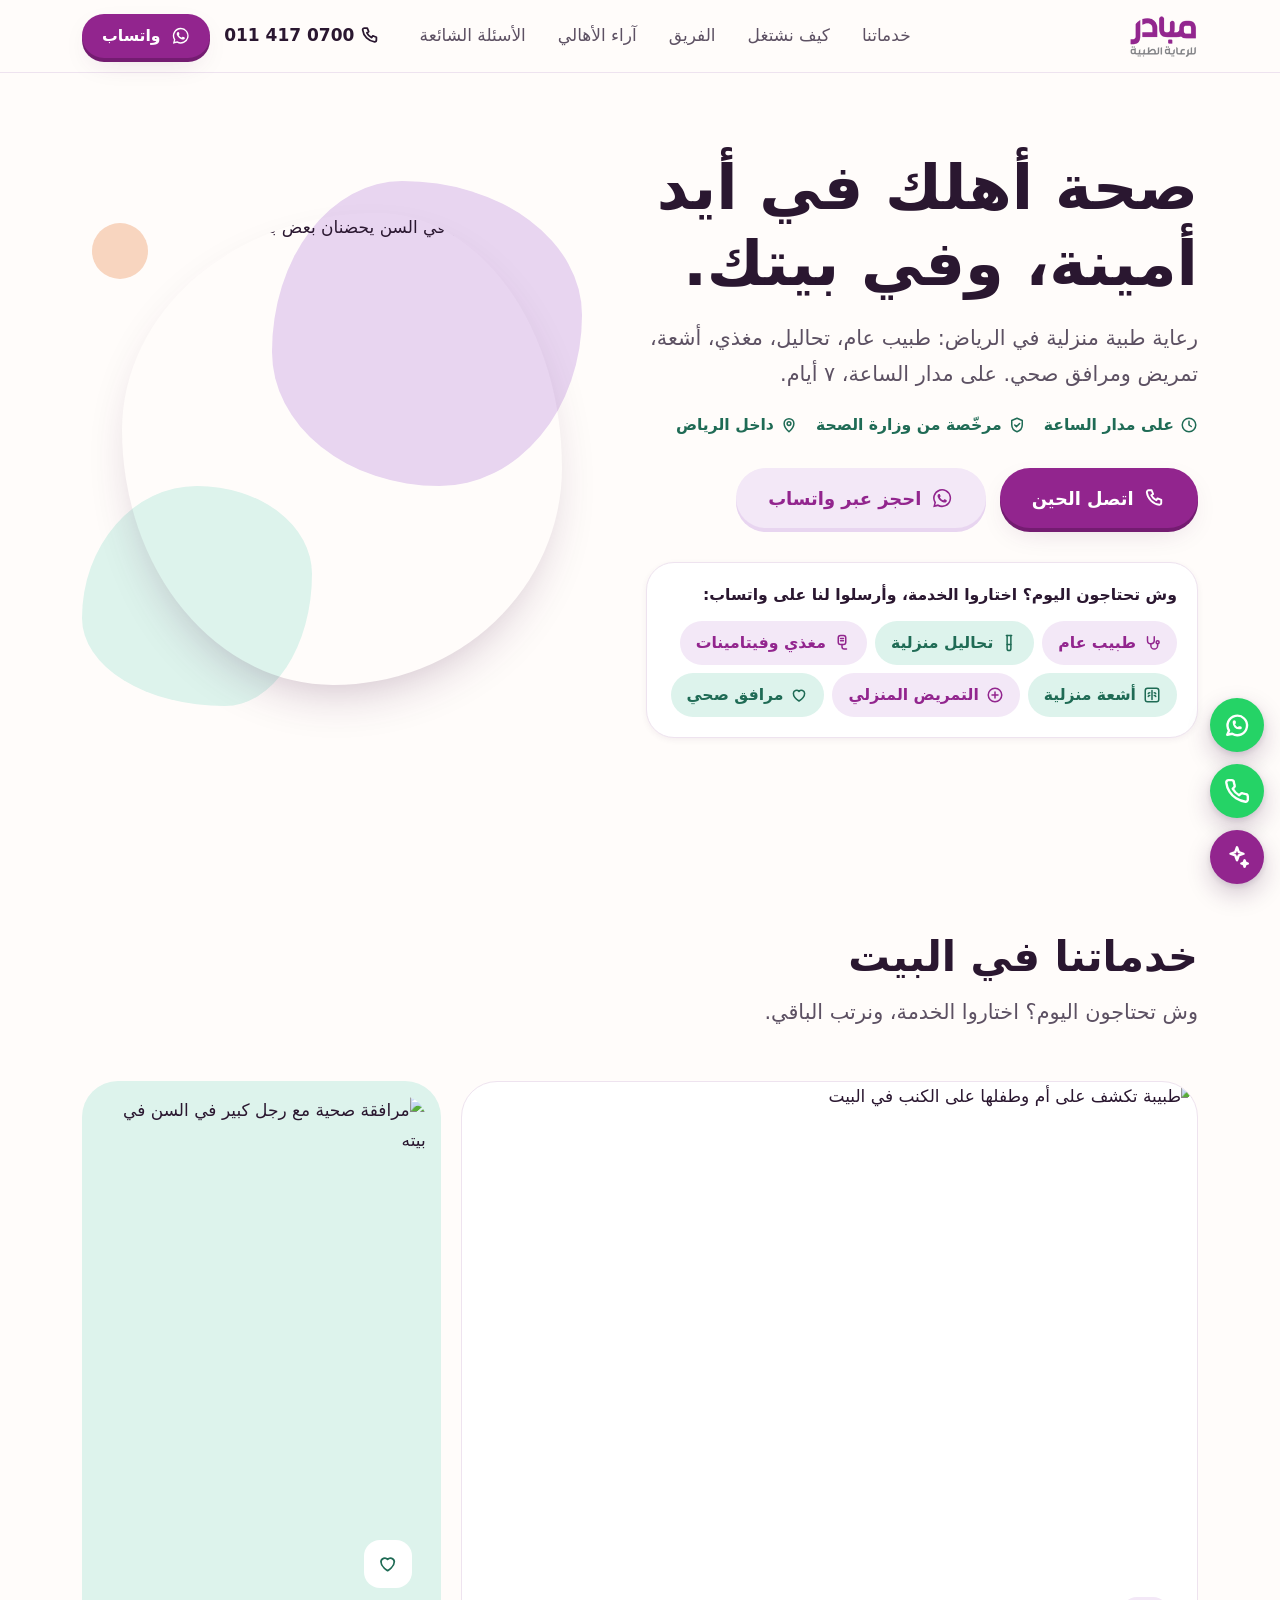
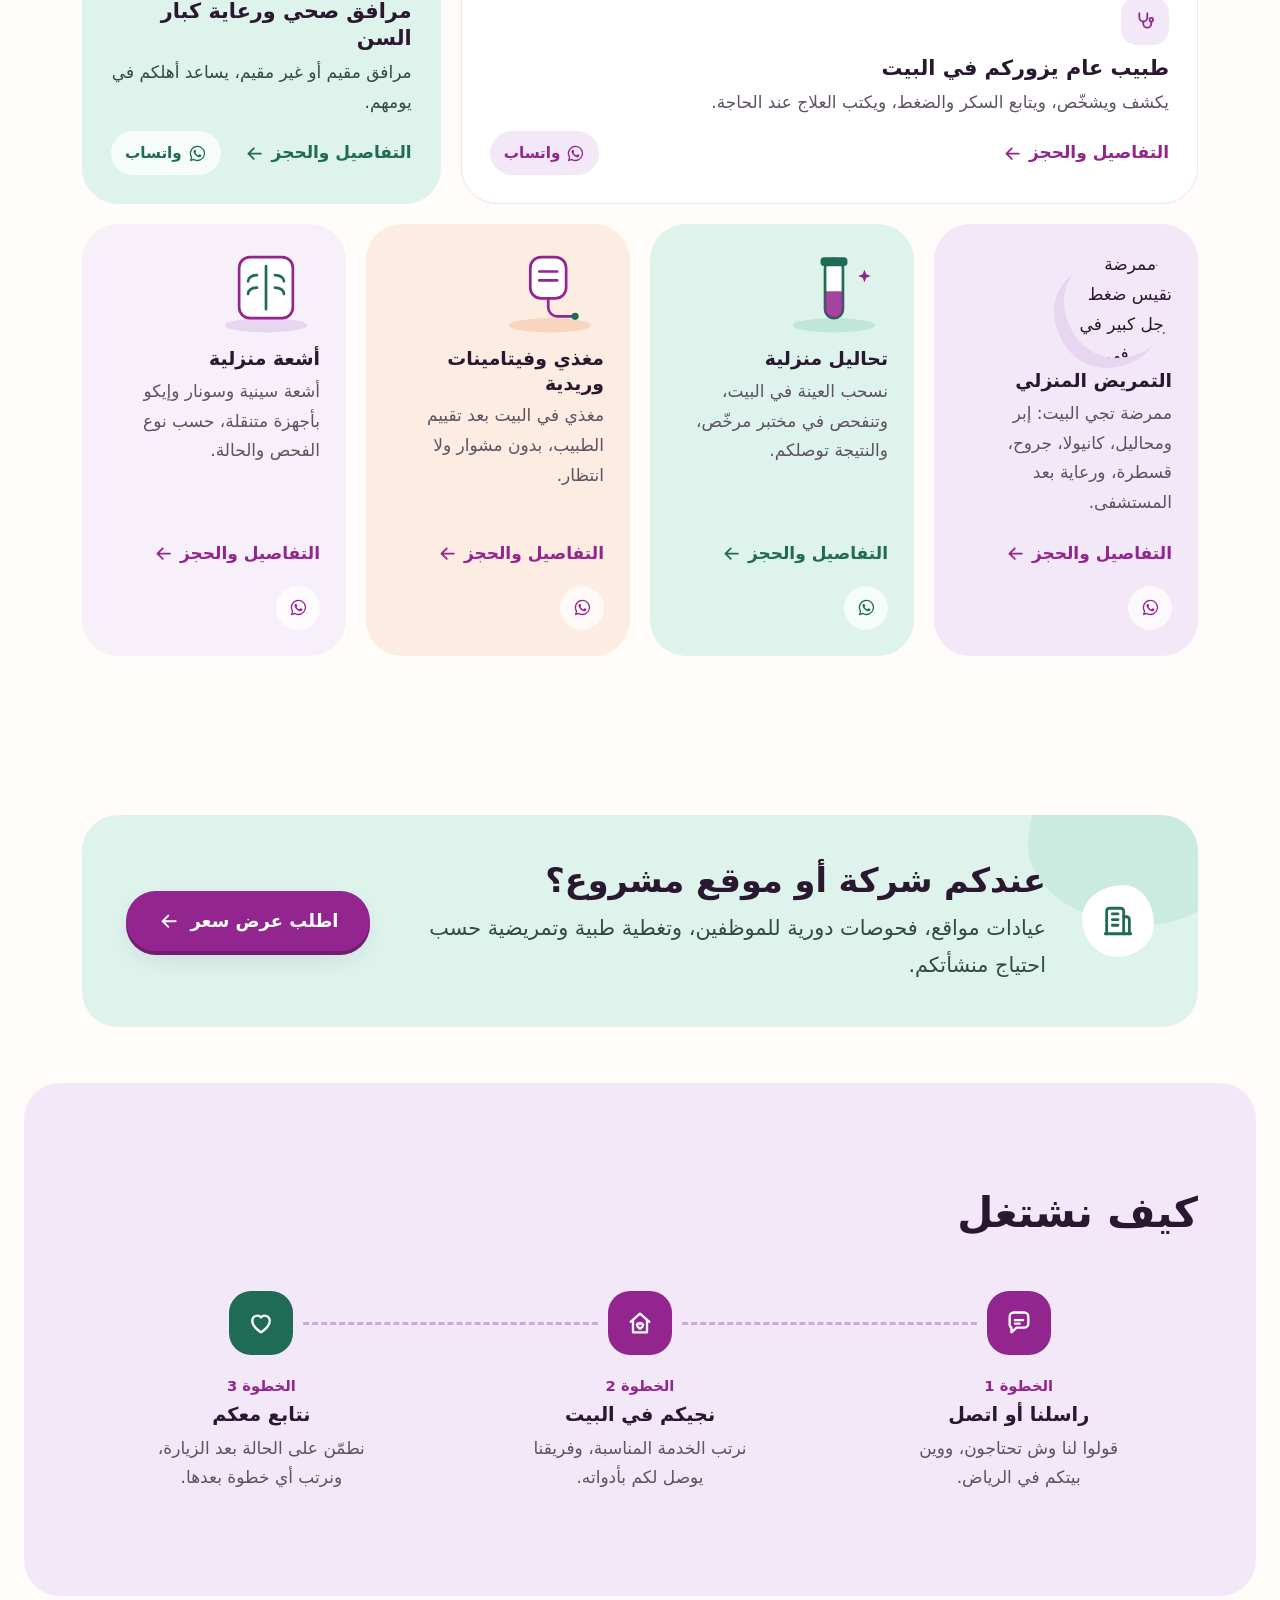
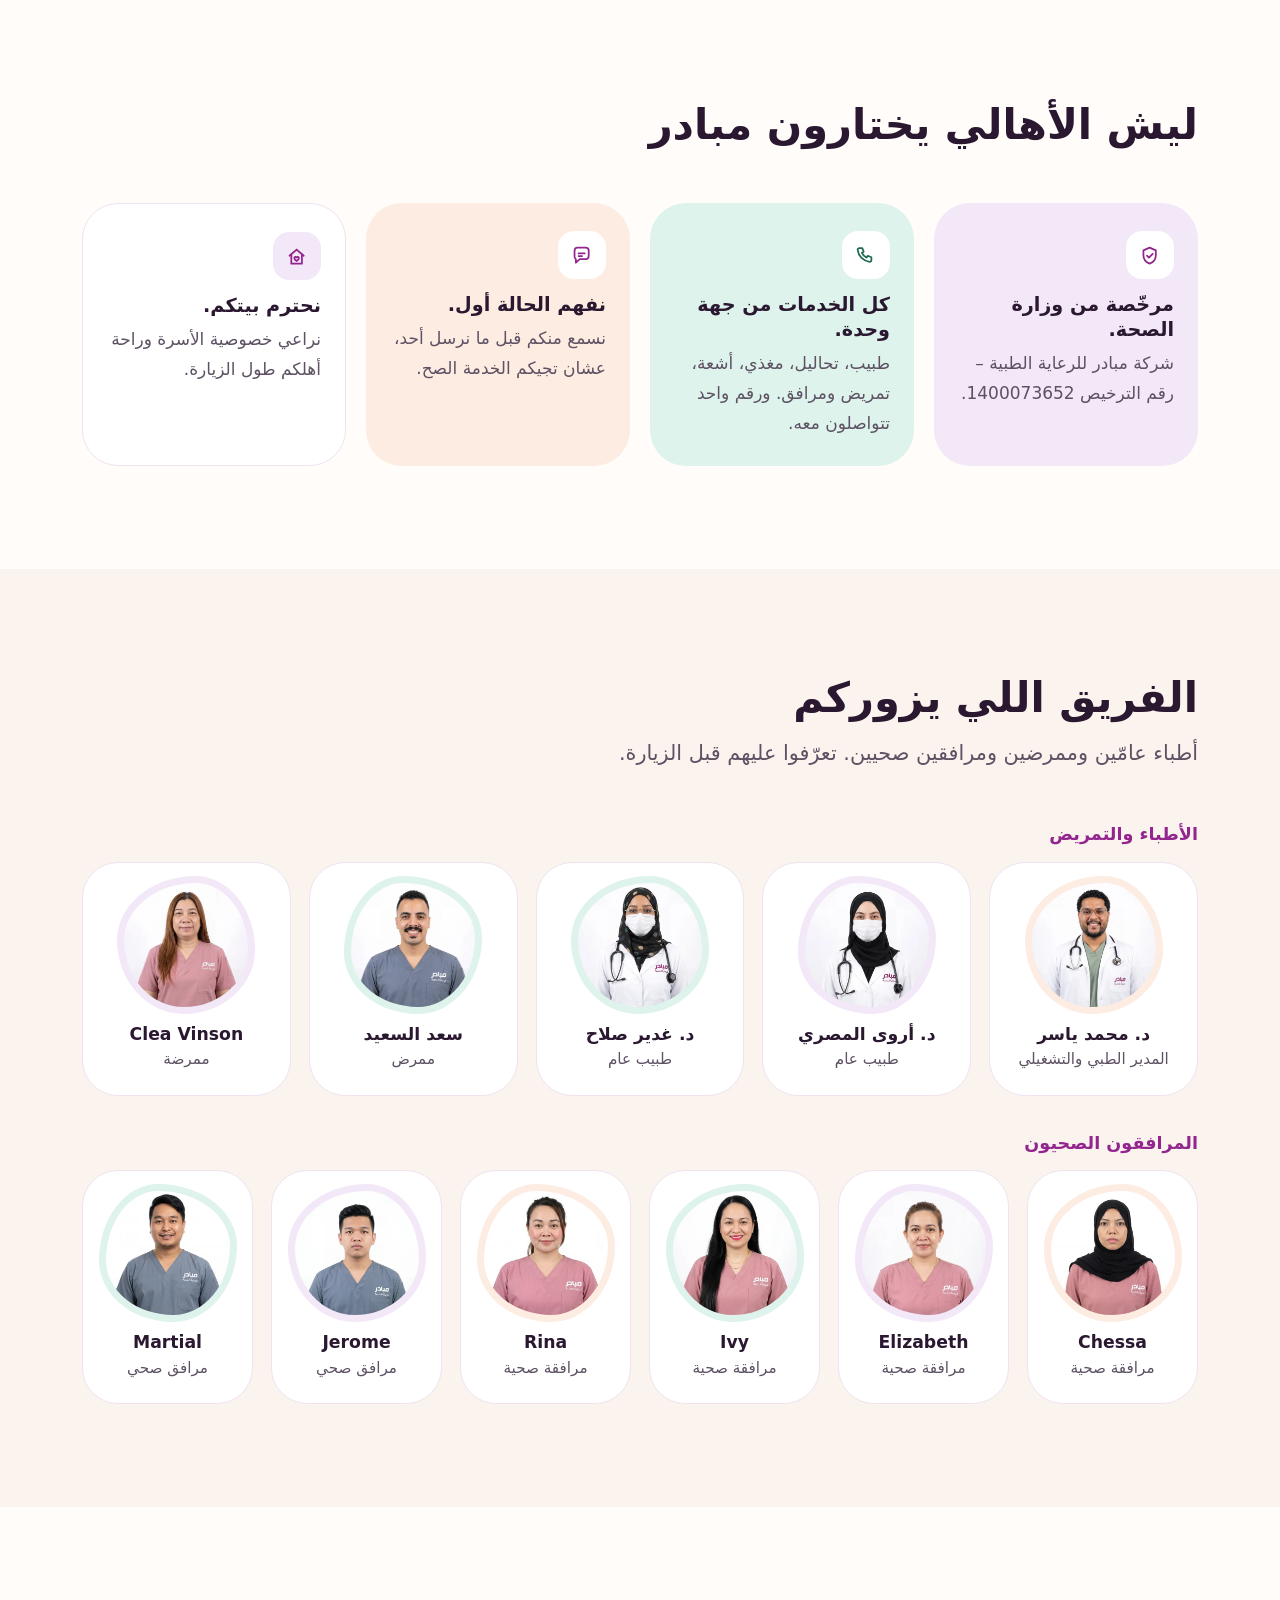
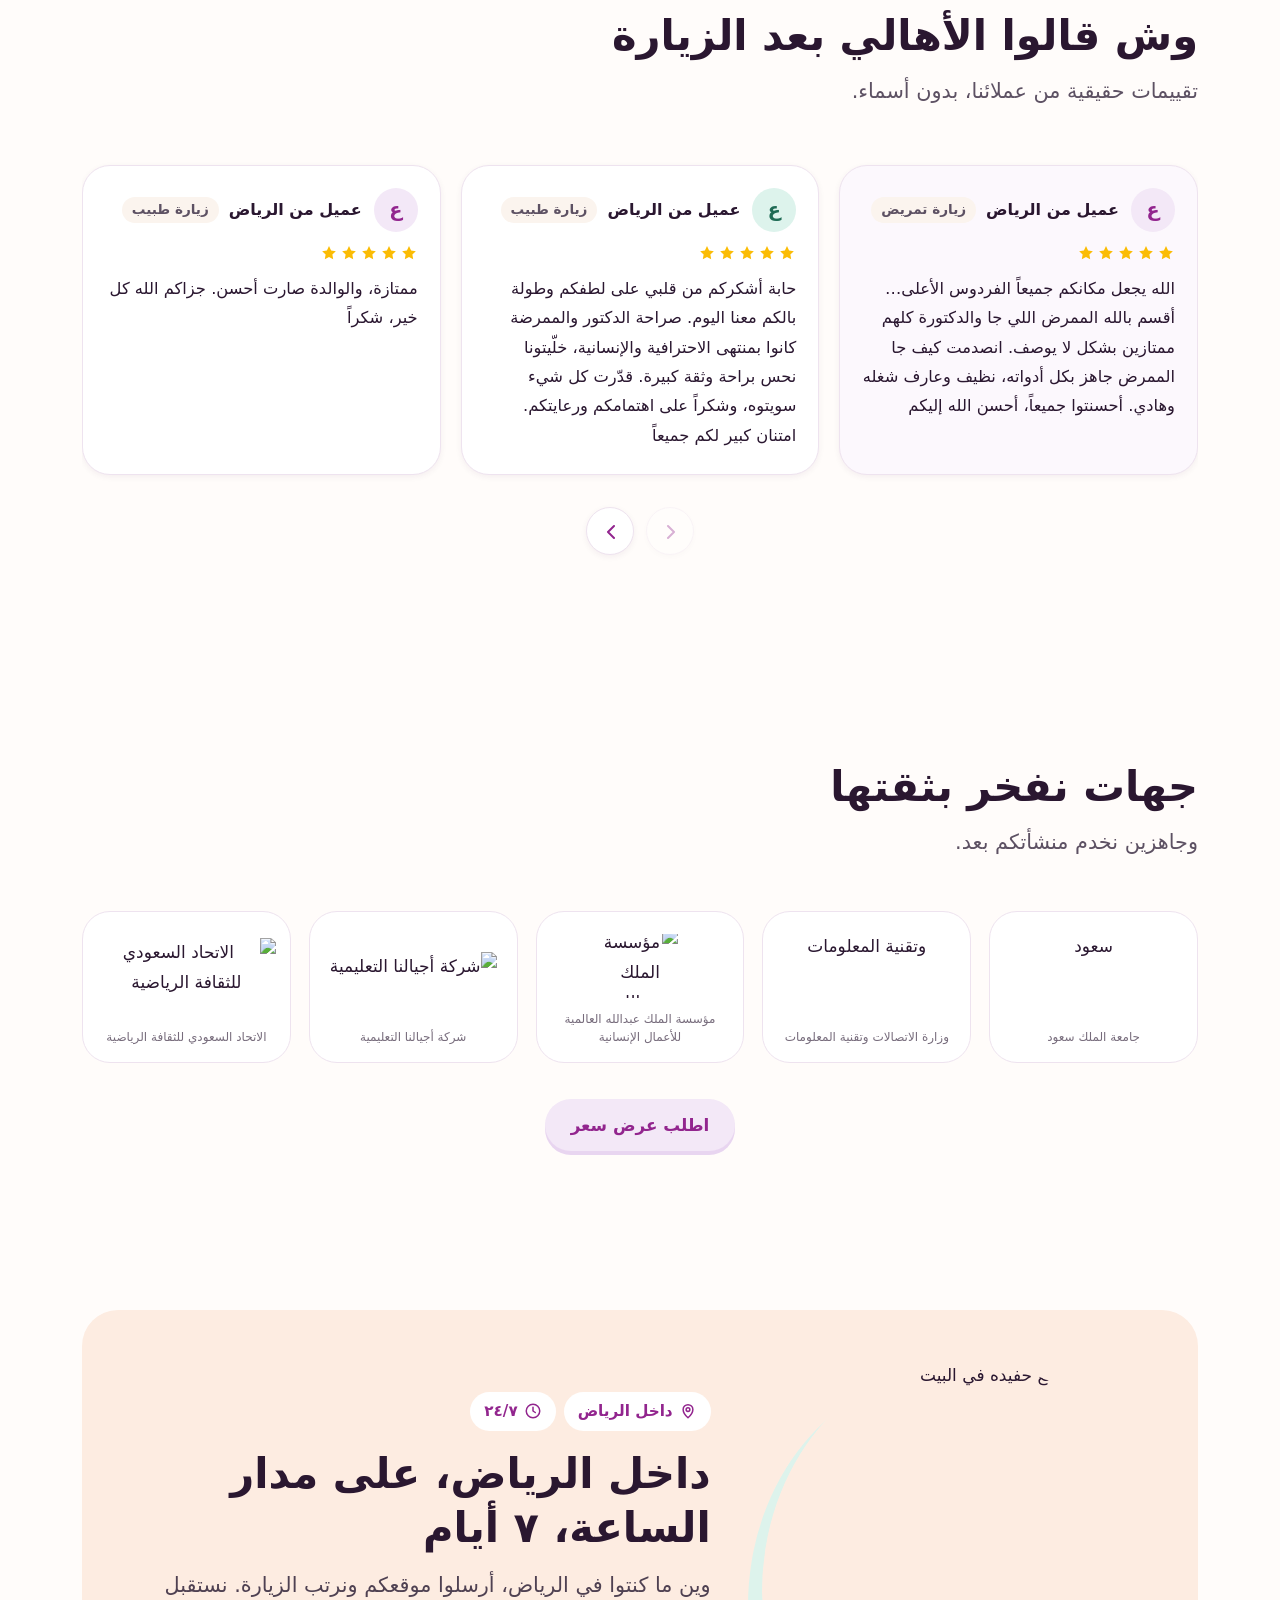
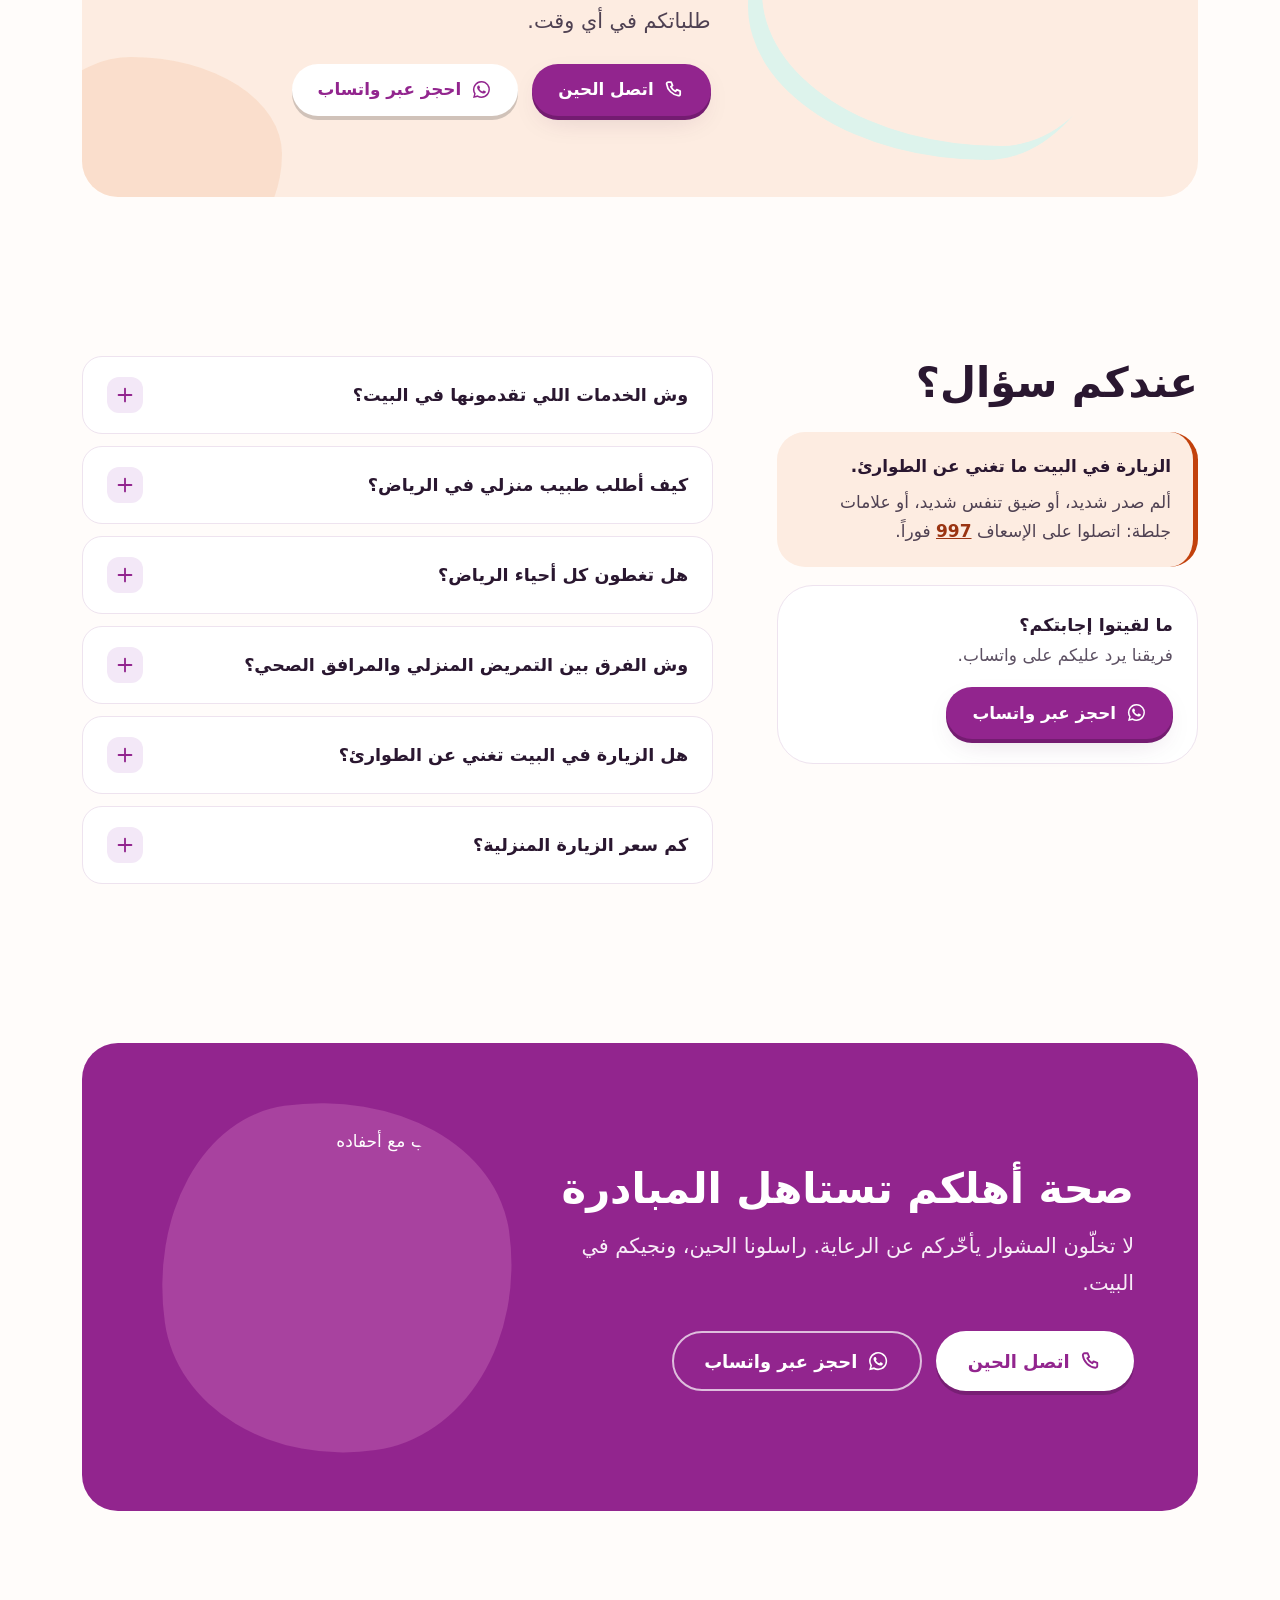
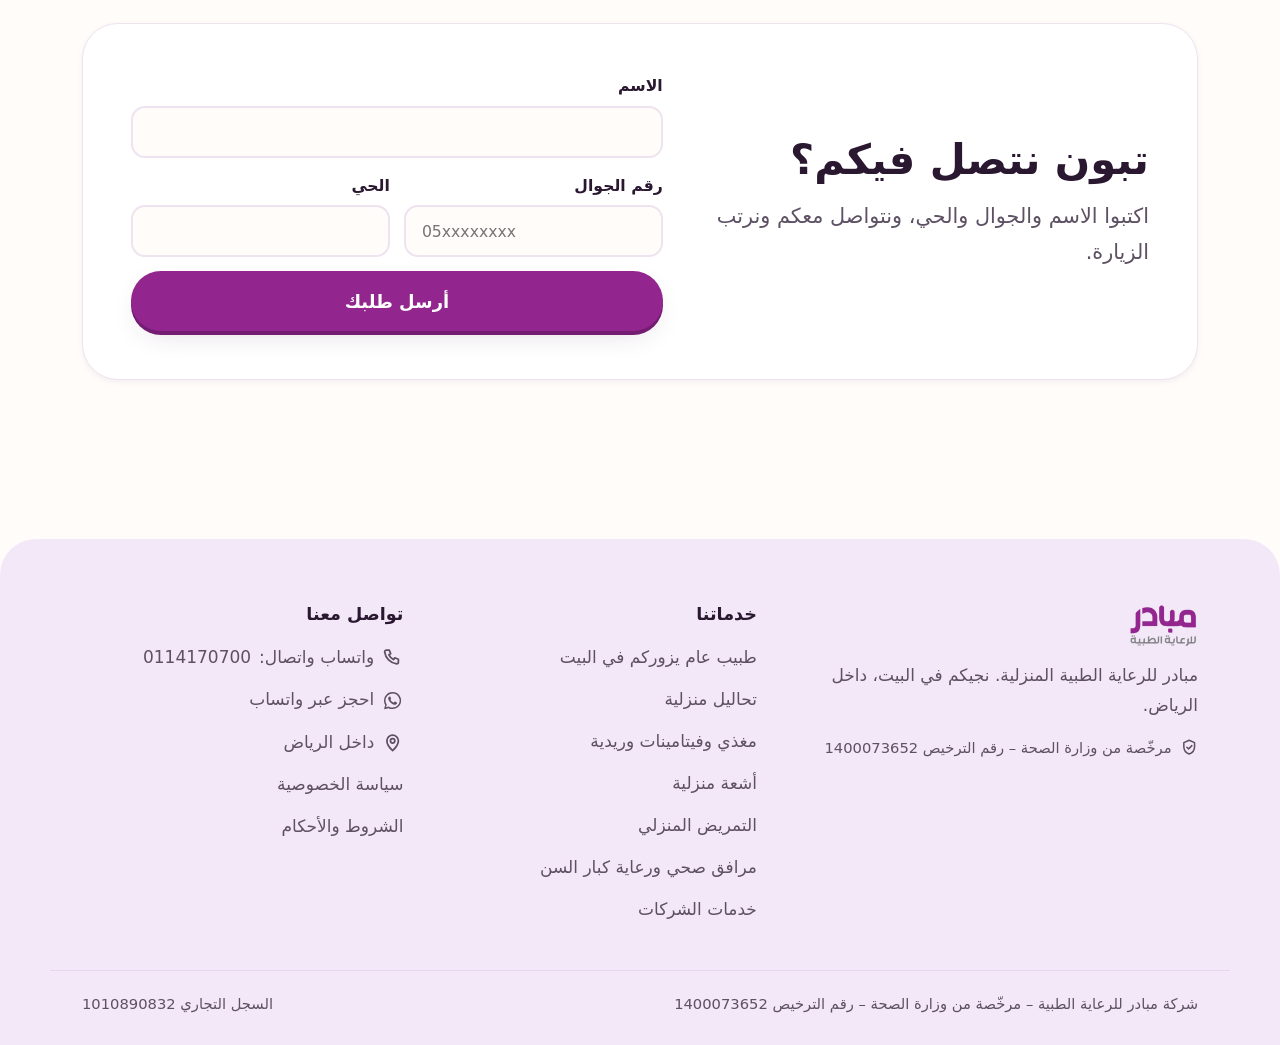
==== commit aee7df12: "Designs 01, 04, 14: second review fixes - Floating buttons restyled and reordered: WhatsApp, call, A" ====
--- a/01/index.html
+++ b/01/index.html
@@ -5,6 +5,7 @@
   <meta name="viewport" content="width=device-width, initial-scale=1">
   <title>رعاية طبية منزلية في الرياض على مدار الساعة | مبادر</title>
   <meta name="description" content="طبيب عام، تحاليل، مغذي، أشعة، تمريض ومرافق صحي في البيت داخل الرياض. مرخّصة من وزارة الصحة. احجز عبر واتساب.">
+  <link rel="icon" href="../assets/logo.png">
   <meta name="theme-color" content="#FFFCFA">
   <link rel="preconnect" href="https://fonts.googleapis.com">
   <link rel="preconnect" href="https://fonts.gstatic.com" crossorigin>
@@ -84,7 +85,7 @@
       <ul class="hero-ticks">
         <li><svg class="ic" aria-hidden="true"><use href="#i-clock"/></svg>على مدار الساعة</li>
         <li><svg class="ic" aria-hidden="true"><use href="#i-shield"/></svg>مرخّصة من وزارة الصحة</li>
-        <li><svg class="ic" aria-hidden="true"><use href="#i-pin"/></svg>داخل الرياض</li>
+        <li class="tick-area"><svg class="ic" aria-hidden="true"><use href="#i-pin"/></svg>داخل الرياض</li>
       </ul>
       <div class="hero-ctas">
         <a class="btn btn-primary btn-lg" href="tel:+966114170700"><svg class="ic" aria-hidden="true"><use href="#i-phone"/></svg>اتصل الحين</a>
@@ -284,7 +285,7 @@
     </div>
     <h3 class="team-h">الأطباء والتمريض</h3>
     <ul class="team team-5">
-      <li class="member"><div class="member-photo m-peach"><img src="../assets/team/mohamed.webp" alt="د. محمد ياسر، المدير الطبي والتشغيلي – نائب أخصائي طب الطوارئ" width="480" height="600" loading="lazy" decoding="async"></div><h4>د. محمد ياسر</h4><p>المدير الطبي والتشغيلي – نائب أخصائي طب الطوارئ</p></li>
+      <li class="member"><div class="member-photo m-peach"><img src="../assets/team/mohamed.webp" alt="د. محمد ياسر، المدير الطبي والتشغيلي" width="480" height="600" loading="lazy" decoding="async"></div><h4>د. محمد ياسر</h4><p>المدير الطبي والتشغيلي</p></li>
       <li class="member"><div class="member-photo m-lilac"><img src="../assets/team/arwa.webp" alt="د. أروى المصري، طبيب عام" width="480" height="600" loading="lazy" decoding="async"></div><h4>د. أروى المصري</h4><p>طبيب عام</p></li>
       <li class="member"><div class="member-photo m-mint"><img src="../assets/team/ghadeer.webp" alt="د. غدير صلاح، طبيب عام" width="480" height="600" loading="lazy" decoding="async"></div><h4>د. غدير صلاح</h4><p>طبيب عام</p></li>
       <li class="member"><div class="member-photo m-mint"><img src="../assets/team/saad.webp" alt="سعد السعيد، ممرض" width="480" height="600" loading="lazy" decoding="async"></div><h4>سعد السعيد</h4><p>ممرض</p></li>
@@ -354,7 +355,8 @@
 <section class="section clients" id="clients" aria-labelledby="clients-title">
   <div class="wrap">
     <div class="section-head">
-      <h2 id="clients-title">جهات تعاملت مع مبادر</h2>
+      <h2 id="clients-title">جهات نفخر بثقتها</h2>
+      <p>وجاهزين نخدم منشأتكم بعد.</p>
     </div>
     <ul class="logos">
       <li class="logo-card"><span class="logo-img"><img class="sq sq-wide" src="https://ksalogo.com/?ksalogo_asset=1&amp;product_id=2326&amp;format=png" alt="جامعة الملك سعود" loading="lazy" decoding="async" referrerpolicy="no-referrer"></span><span class="logo-name">جامعة الملك سعود</span></li>
@@ -363,6 +365,7 @@
       <li class="logo-card"><span class="logo-img"><img src="https://cdn.mdares.ai/uploads/educational_companies/logo/1778519384_%D8%B4%D8%B1%D9%83%D8%A9%20%D8%A7%D8%AC%D9%8A%D8%A7%D9%84%D9%86%D8%A7.webp" alt="شركة أجيالنا التعليمية" loading="lazy" decoding="async" referrerpolicy="no-referrer"></span><span class="logo-name">شركة أجيالنا التعليمية</span></li>
       <li class="logo-card"><span class="logo-img"><img src="https://www.saudisscf.sa/rafed/uploads/system/6a0de3115b3664.22313864.png" alt="الاتحاد السعودي للثقافة الرياضية" loading="lazy" decoding="async" referrerpolicy="no-referrer"></span><span class="logo-name">الاتحاد السعودي للثقافة الرياضية</span></li>
     </ul>
+    <div class="clients-cta"><a class="btn btn-soft" href="/corporate-healthcare/">اطلب عرض سعر</a></div>
   </div>
 </section>
 
--- a/01/style.css
+++ b/01/style.css
@@ -662,3 +662,12 @@
   *, *::before, *::after { transition: none !important; animation: none !important; }
   .btn:hover, .btn:active, .chip:hover, .tile:hover, .member:hover { transform: none; }
 }
+
+/* Review 2 (2026-11-26): clients B2B line + button, quieter logo names, hero ticks on phones */
+.clients .logo-name { font-size: 12px; font-weight: 500; color: #776C7C; }
+.clients-cta { display: flex; justify-content: center; margin-block-start: clamp(24px, 3vw, 36px); }
+@media (max-width: 767px) {
+  .hero-ticks .tick-area { display: none; }
+  .hero-ticks { flex-wrap: nowrap; gap: 6px 14px; }
+  .hero-ticks li { white-space: nowrap; }
+}
--- a/assets/contact-fab.css
+++ b/assets/contact-fab.css
@@ -16,16 +16,15 @@
 .mfab-btn:hover { transform: translateY(-2px); box-shadow: 0 14px 28px rgb(60 20 70 / .26), 0 3px 8px rgb(60 20 70 / .14); }
 .mfab-btn:active { transform: scale(.96); }
 .mfab-btn:focus-visible { outline: 3px solid #E9C8EE; outline-offset: 3px; }
-.mfab-btn svg { width: 24px; height: 24px; fill: none; stroke: currentColor; stroke-width: 2; stroke-linecap: round; stroke-linejoin: round; }
-.mfab-ai { background: #fff; color: #92258E; box-shadow: 0 10px 24px rgb(60 20 70 / .16), inset 0 0 0 1.5px #EBD3EE; }
-.mfab-wa { background: #1FAF54; }
-.mfab-call { background: #92258E; width: 60px; height: 60px; }
-.mfab-call svg { width: 26px; height: 26px; }
+.mfab-btn svg { width: 26px; height: 26px; fill: none; stroke: currentColor; stroke-width: 2.2; stroke-linecap: round; stroke-linejoin: round; }
+.mfab-ai { background: #92258E; }
+.mfab-wa { background: #25D366; }
+.mfab-call { background: #25D366; }
 .mfab-call::after {
   content: ""; position: absolute; inset: 0; border-radius: 50%;
-  box-shadow: 0 0 0 0 rgb(146 37 142 / .45); animation: mfab-pulse 2.4s ease-out 1.2s 3;
+  box-shadow: 0 0 0 0 rgb(37 211 102 / .45); animation: mfab-pulse 2.4s ease-out 1.2s 3;
 }
-@keyframes mfab-pulse { to { box-shadow: 0 0 0 14px rgb(146 37 142 / 0); } }
+@keyframes mfab-pulse { to { box-shadow: 0 0 0 14px rgb(37 211 102 / 0); } }
 
 /* Tooltip label on hover (desktop only) */
 .mfab-btn .mfab-tip {
@@ -38,7 +37,7 @@
 
 /* AI assistant panel (placeholder until the real assistant is connected) */
 .mfab-panel {
-  position: fixed; z-index: 91; right: 16px; bottom: calc(16px + 54px * 2 + 60px + 12px * 3 + env(safe-area-inset-bottom, 0px));
+  position: fixed; z-index: 91; right: 16px; bottom: calc(16px + 54px * 3 + 12px * 3 + env(safe-area-inset-bottom, 0px));
   width: min(320px, calc(100vw - 32px)); padding: 18px; border-radius: 22px;
   background: #fff; color: #2B1430; direction: rtl; text-align: right;
   box-shadow: 0 24px 48px rgb(60 20 70 / .22), 0 0 0 1px #F0E2F2;
@@ -69,8 +68,7 @@
 /* Phones: slightly smaller so the stack covers less content. */
 @media (max-width: 480px) {
   .mfab { right: 12px; gap: 10px; }
-  .mfab-btn { width: 48px; height: 48px; }
-  .mfab-btn svg { width: 22px; height: 22px; }
-  .mfab-call { width: 54px; height: 54px; }
-  .mfab-panel { right: 12px; bottom: calc(12px + 48px * 2 + 54px + 10px * 3 + env(safe-area-inset-bottom, 0px)); }
+  .mfab-btn { width: 50px; height: 50px; }
+  .mfab-btn svg { width: 24px; height: 24px; }
+  .mfab-panel { right: 12px; bottom: calc(12px + 50px * 3 + 10px * 3 + env(safe-area-inset-bottom, 0px)); }
 }
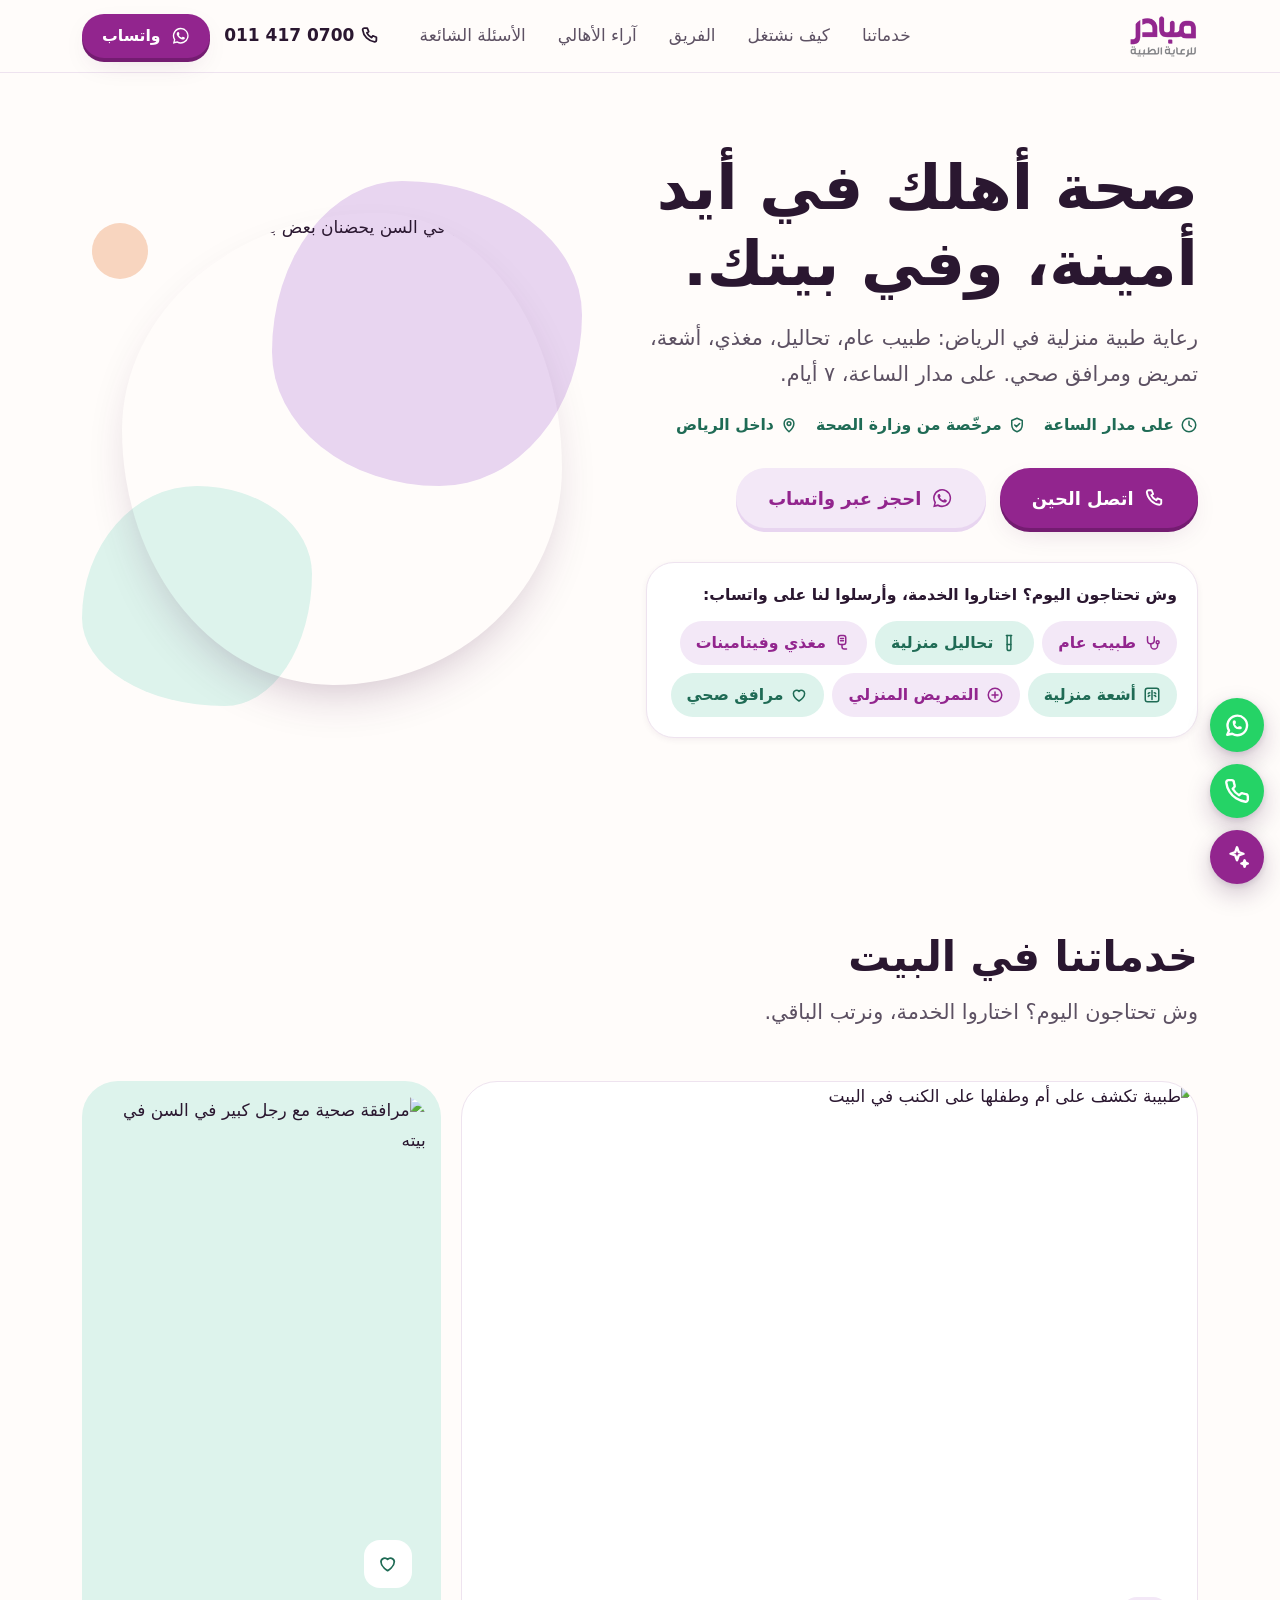
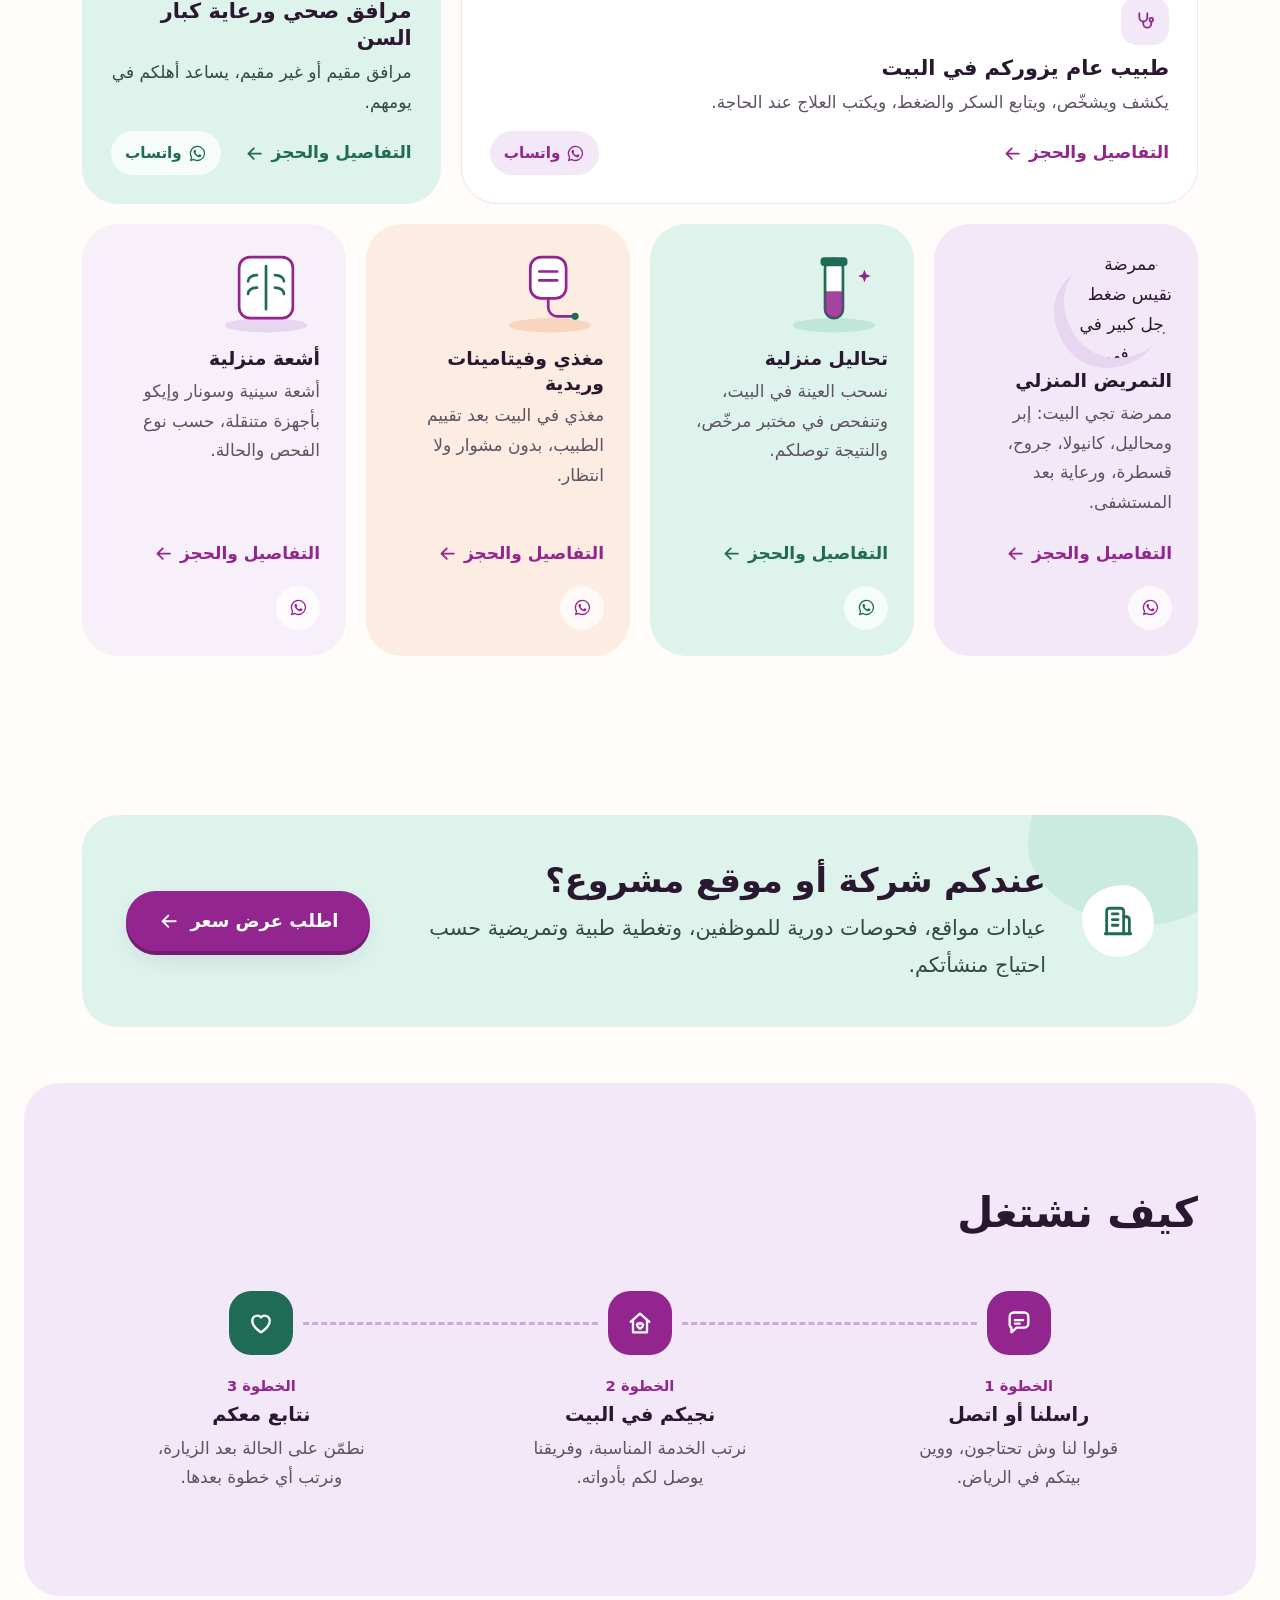
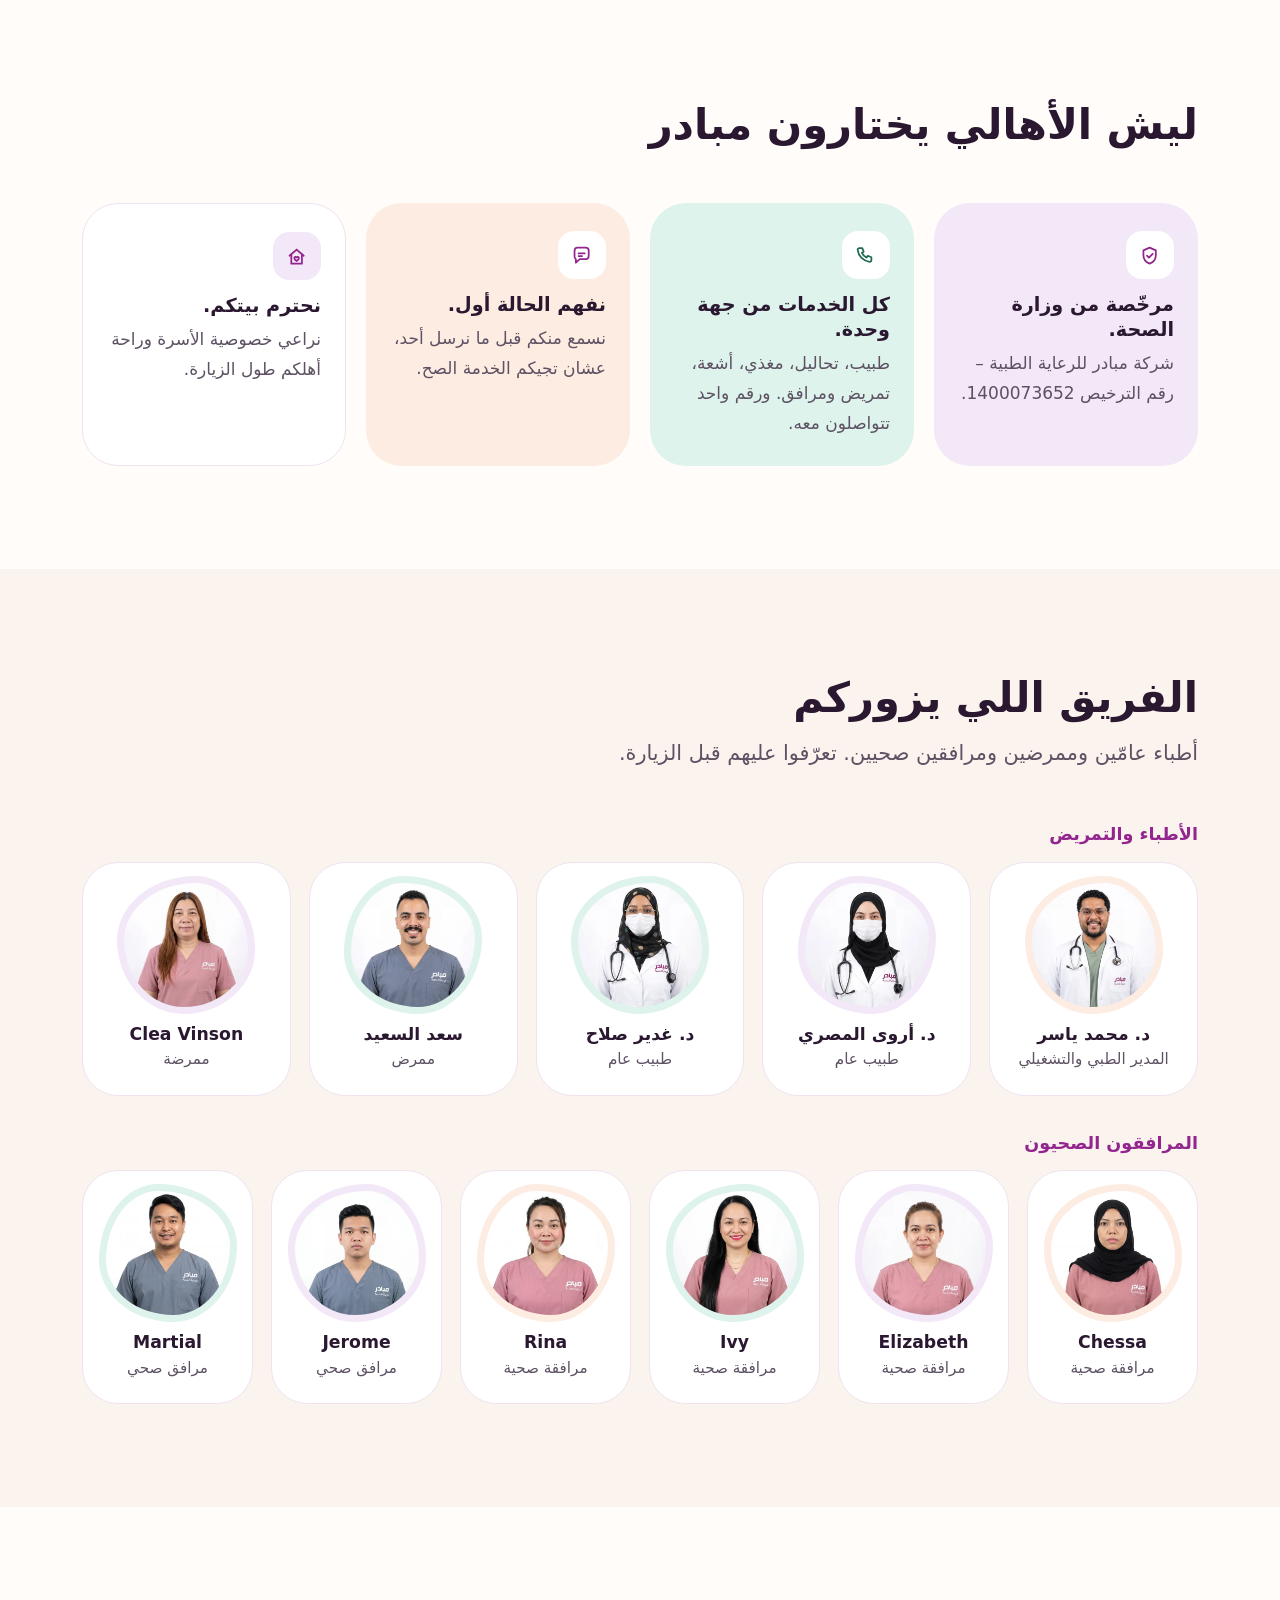
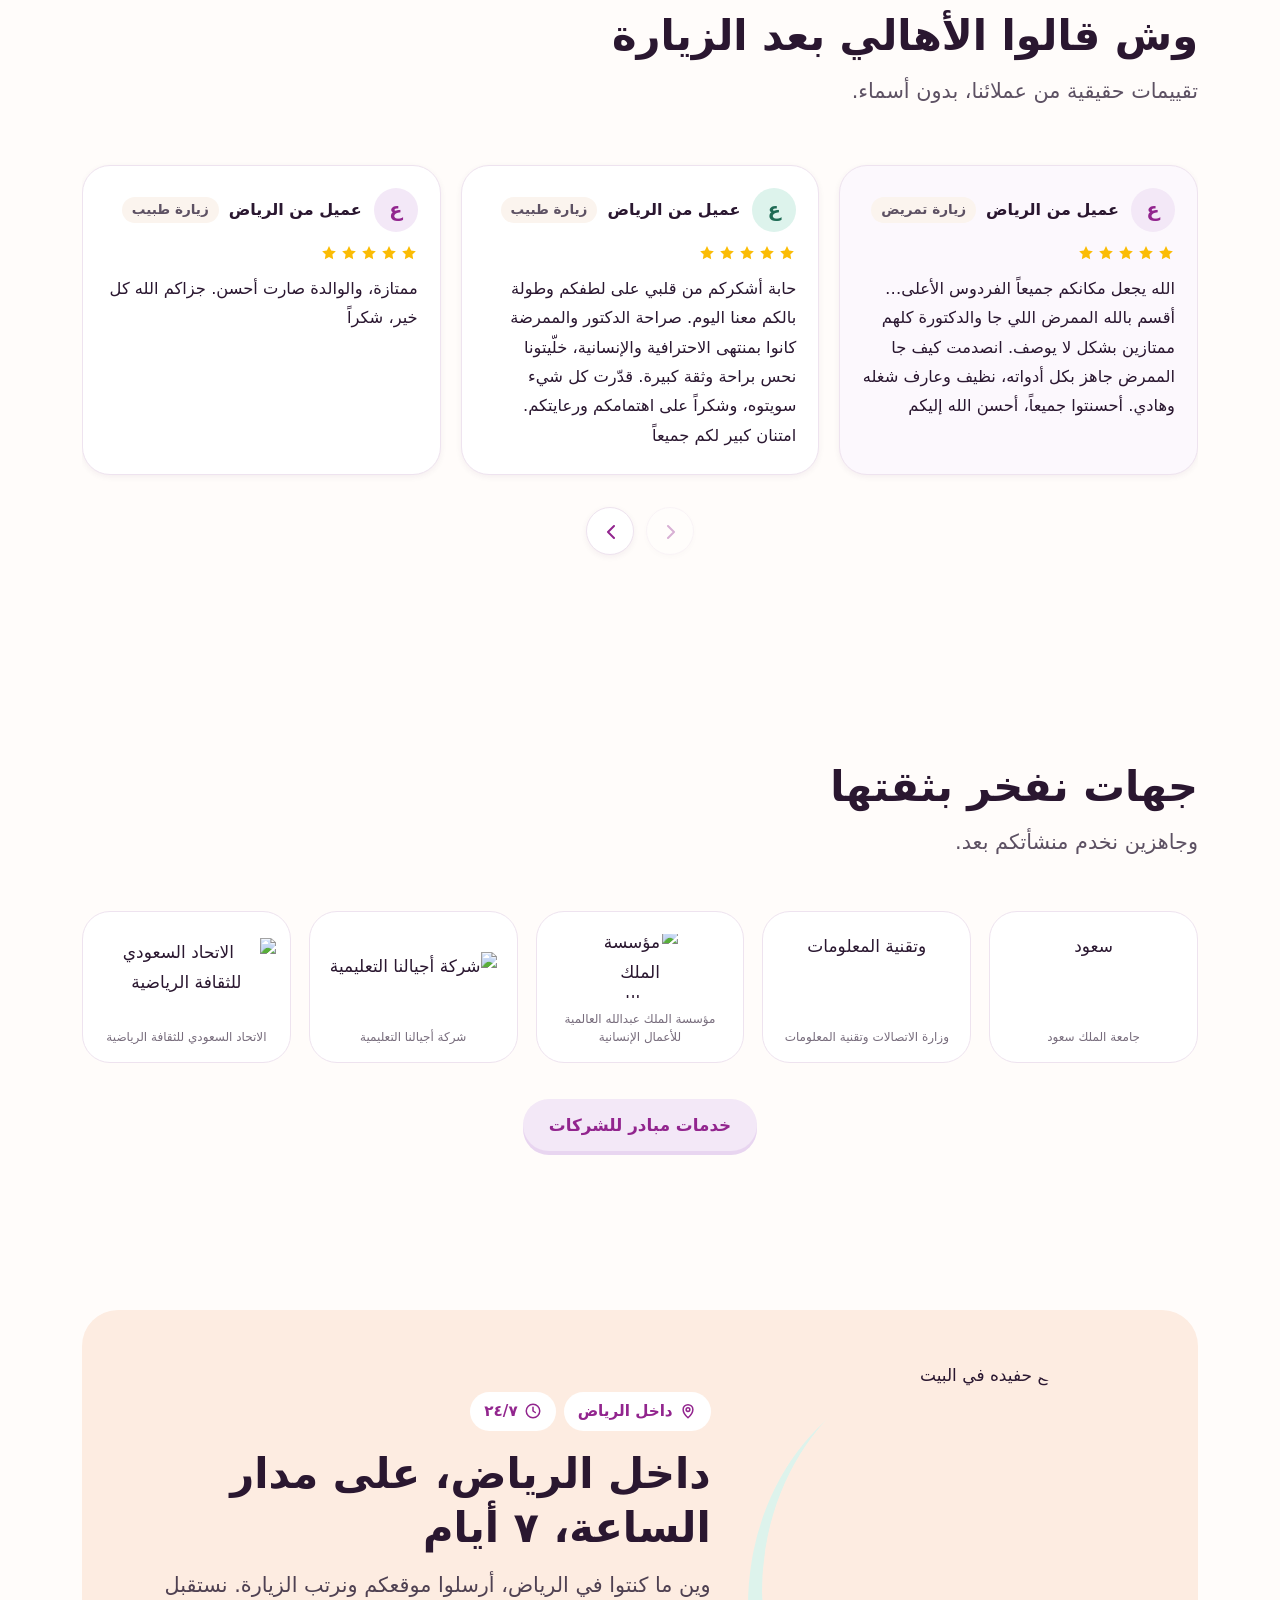
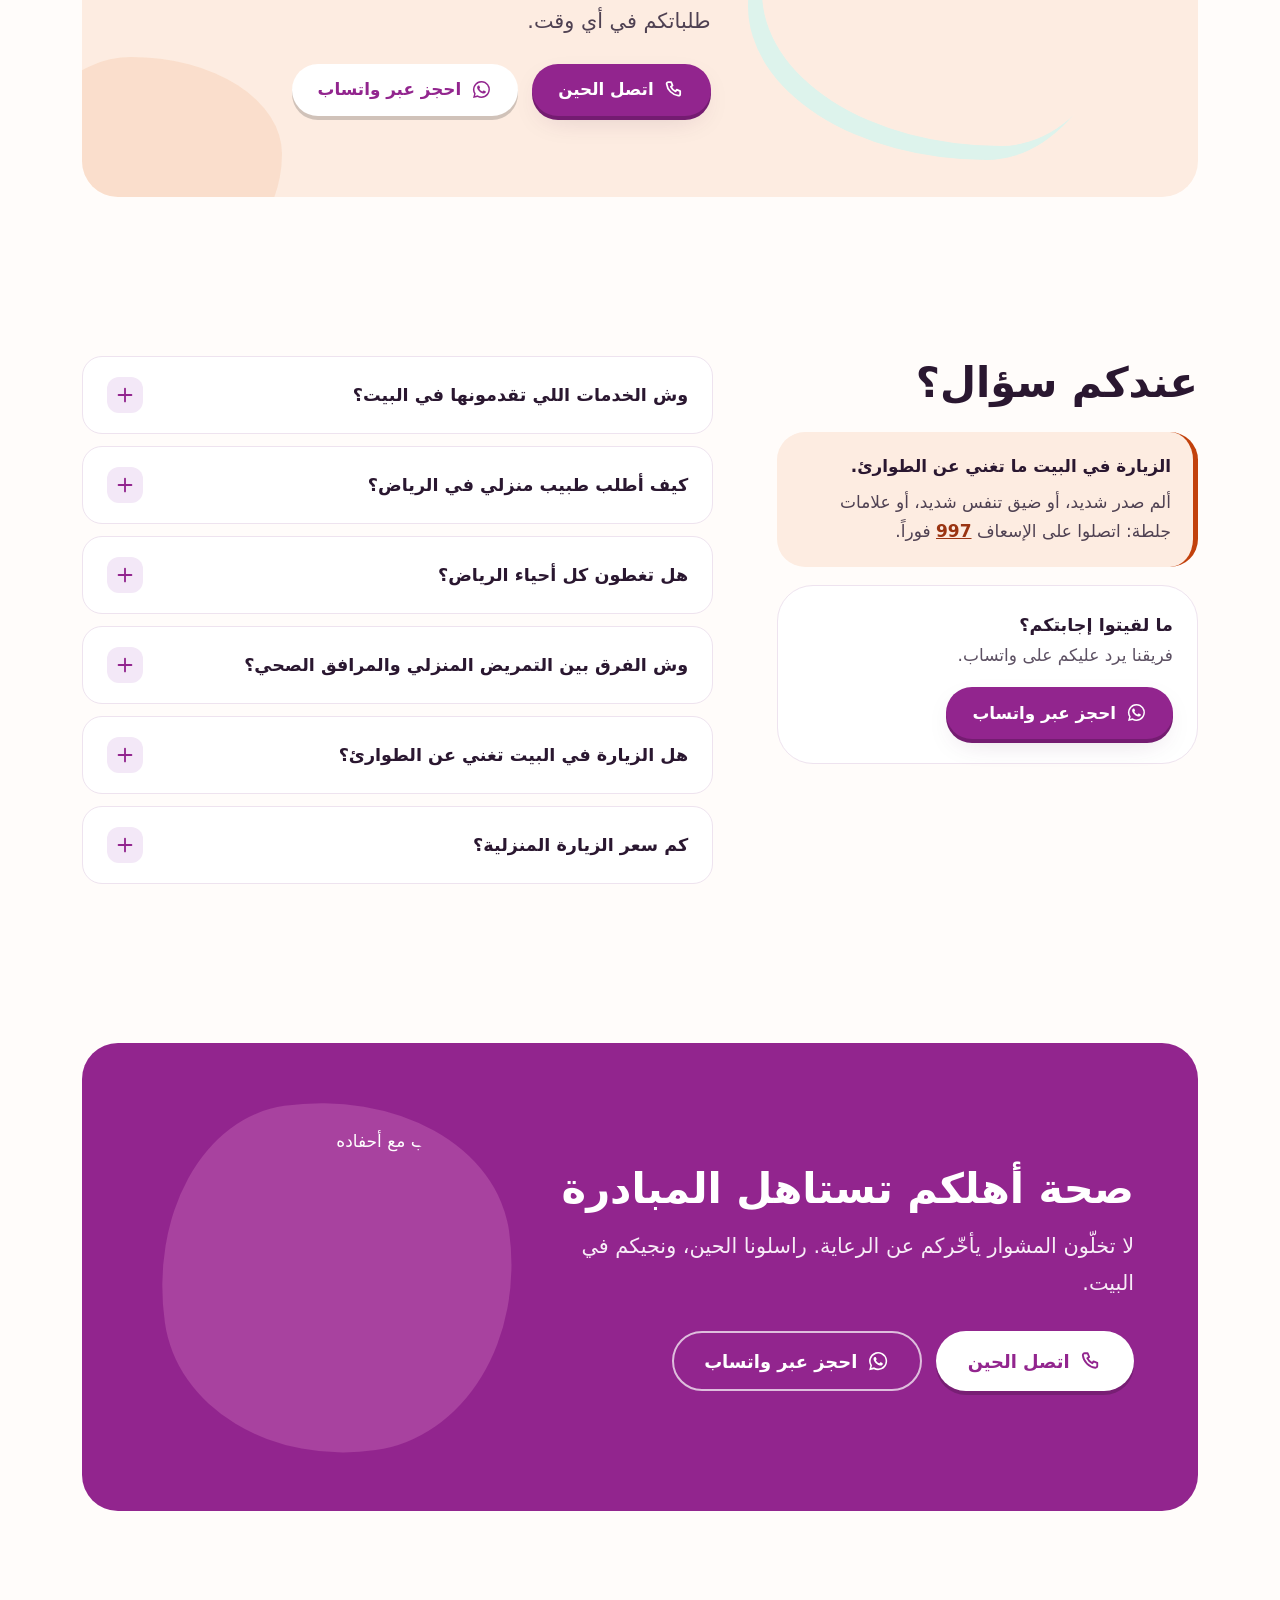
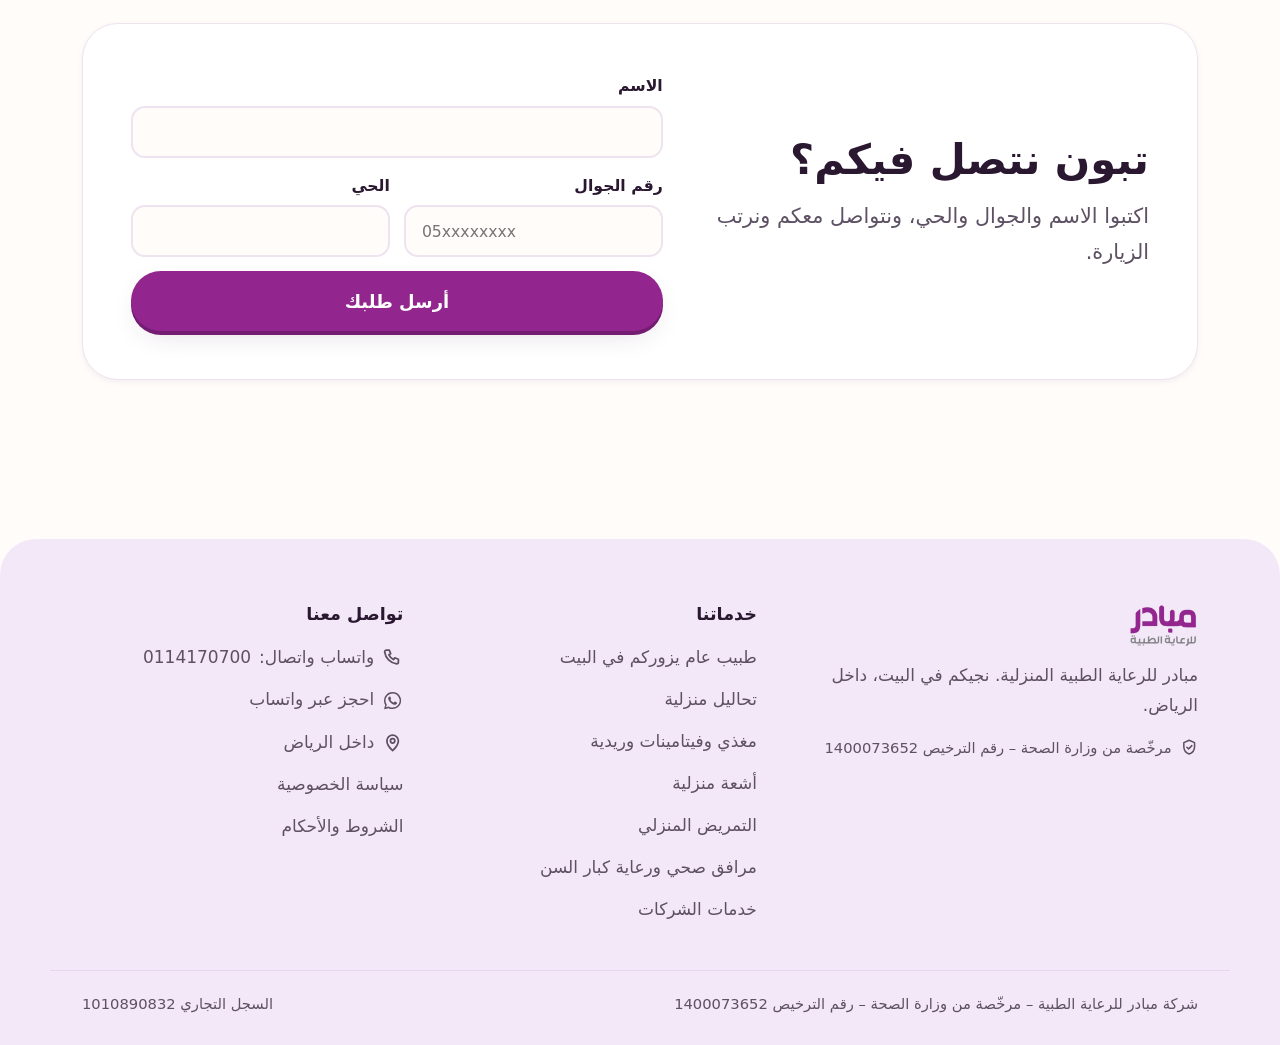
==== commit a2ee8551: "Clients section button: خدمات مبادر للشركات" ====
--- a/01/index.html
+++ b/01/index.html
@@ -365,7 +365,7 @@
       <li class="logo-card"><span class="logo-img"><img src="https://cdn.mdares.ai/uploads/educational_companies/logo/1778519384_%D8%B4%D8%B1%D9%83%D8%A9%20%D8%A7%D8%AC%D9%8A%D8%A7%D9%84%D9%86%D8%A7.webp" alt="شركة أجيالنا التعليمية" loading="lazy" decoding="async" referrerpolicy="no-referrer"></span><span class="logo-name">شركة أجيالنا التعليمية</span></li>
       <li class="logo-card"><span class="logo-img"><img src="https://www.saudisscf.sa/rafed/uploads/system/6a0de3115b3664.22313864.png" alt="الاتحاد السعودي للثقافة الرياضية" loading="lazy" decoding="async" referrerpolicy="no-referrer"></span><span class="logo-name">الاتحاد السعودي للثقافة الرياضية</span></li>
     </ul>
-    <div class="clients-cta"><a class="btn btn-soft" href="/corporate-healthcare/">اطلب عرض سعر</a></div>
+    <div class="clients-cta"><a class="btn btn-soft" href="/corporate-healthcare/">خدمات مبادر للشركات</a></div>
   </div>
 </section>
 
